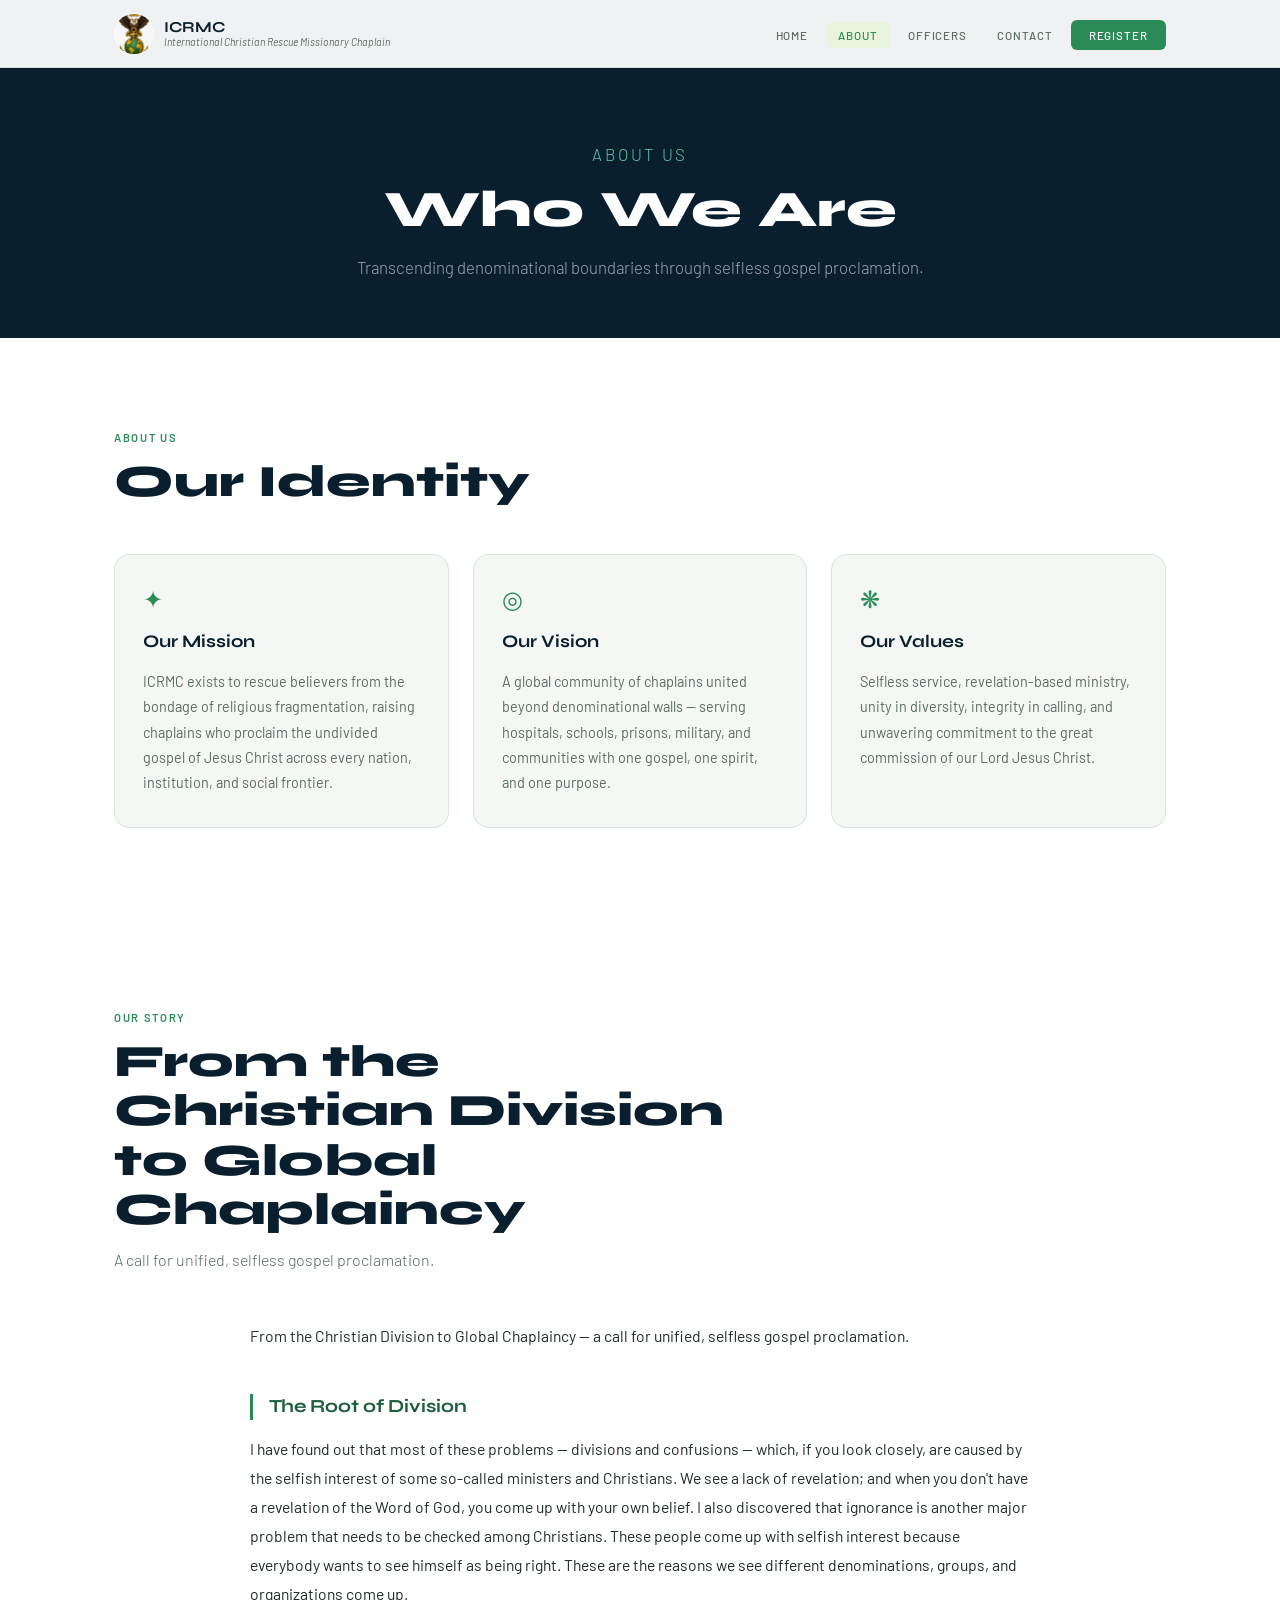
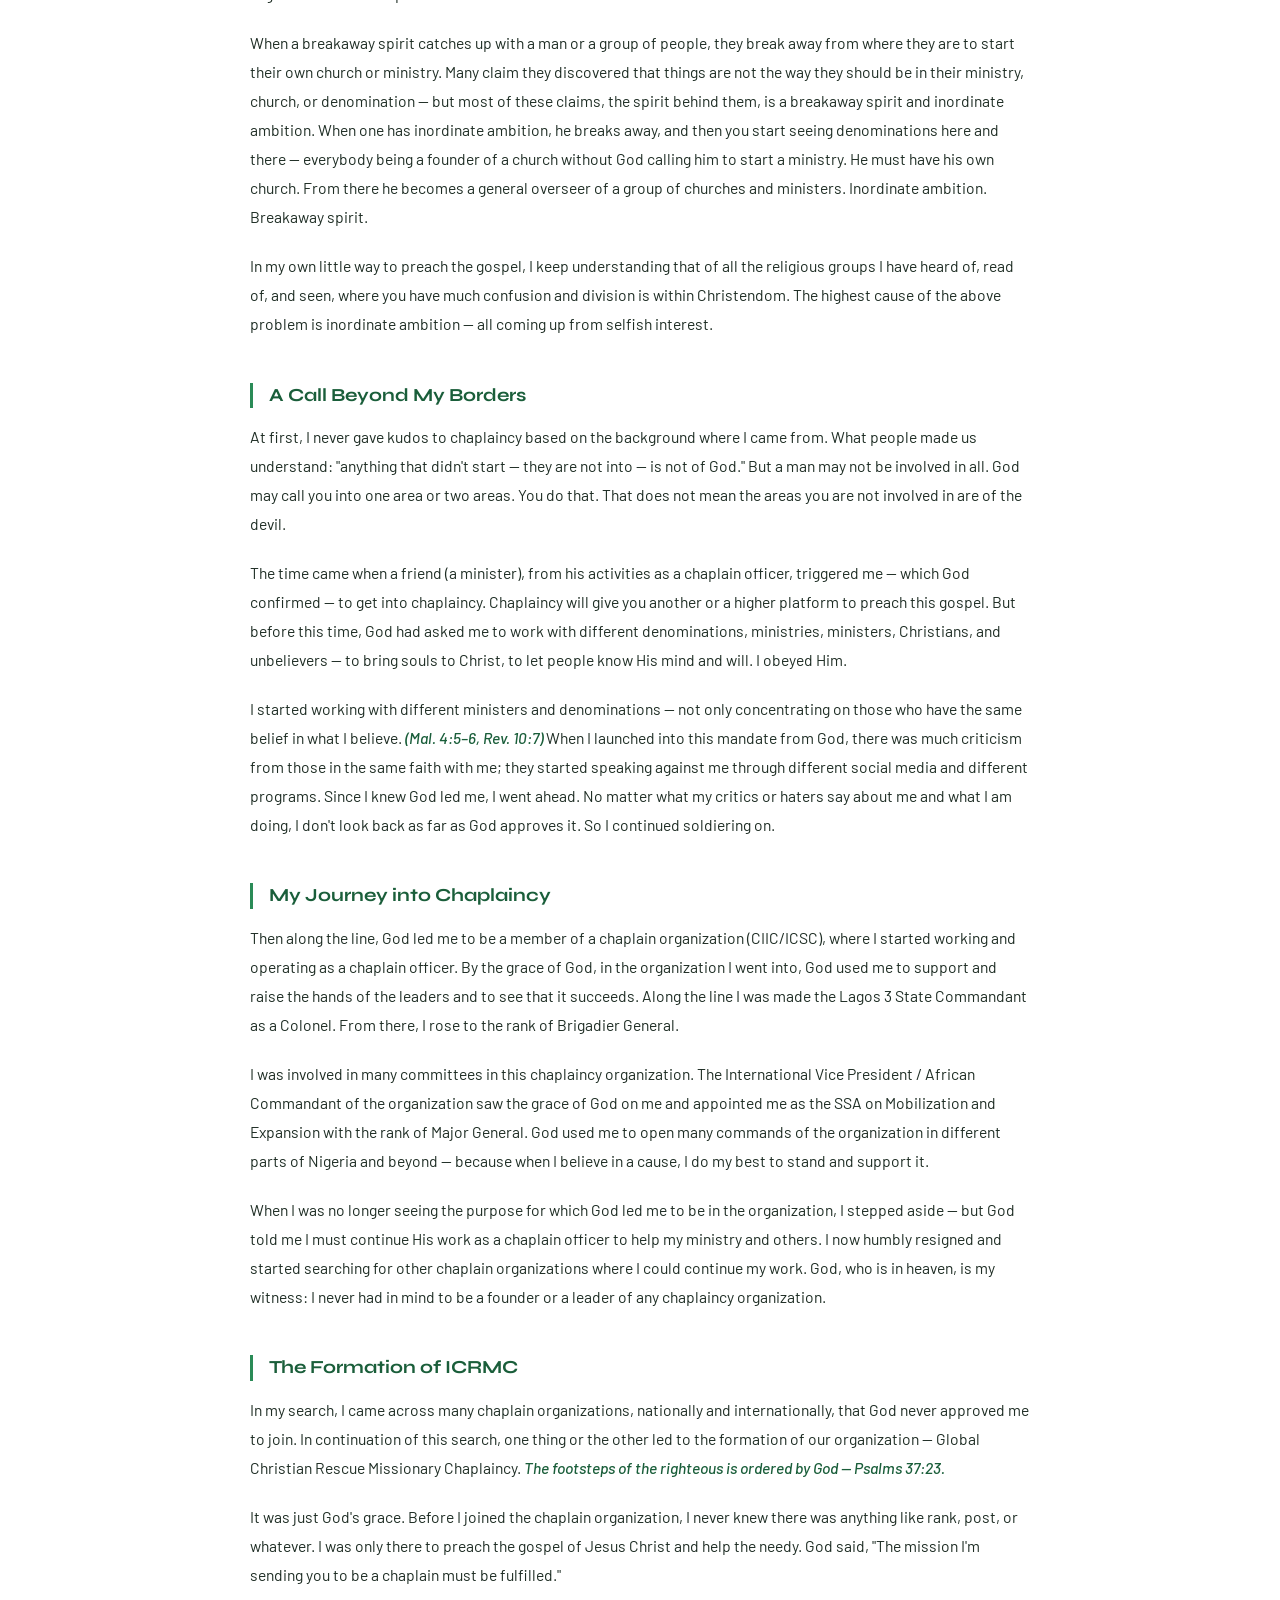
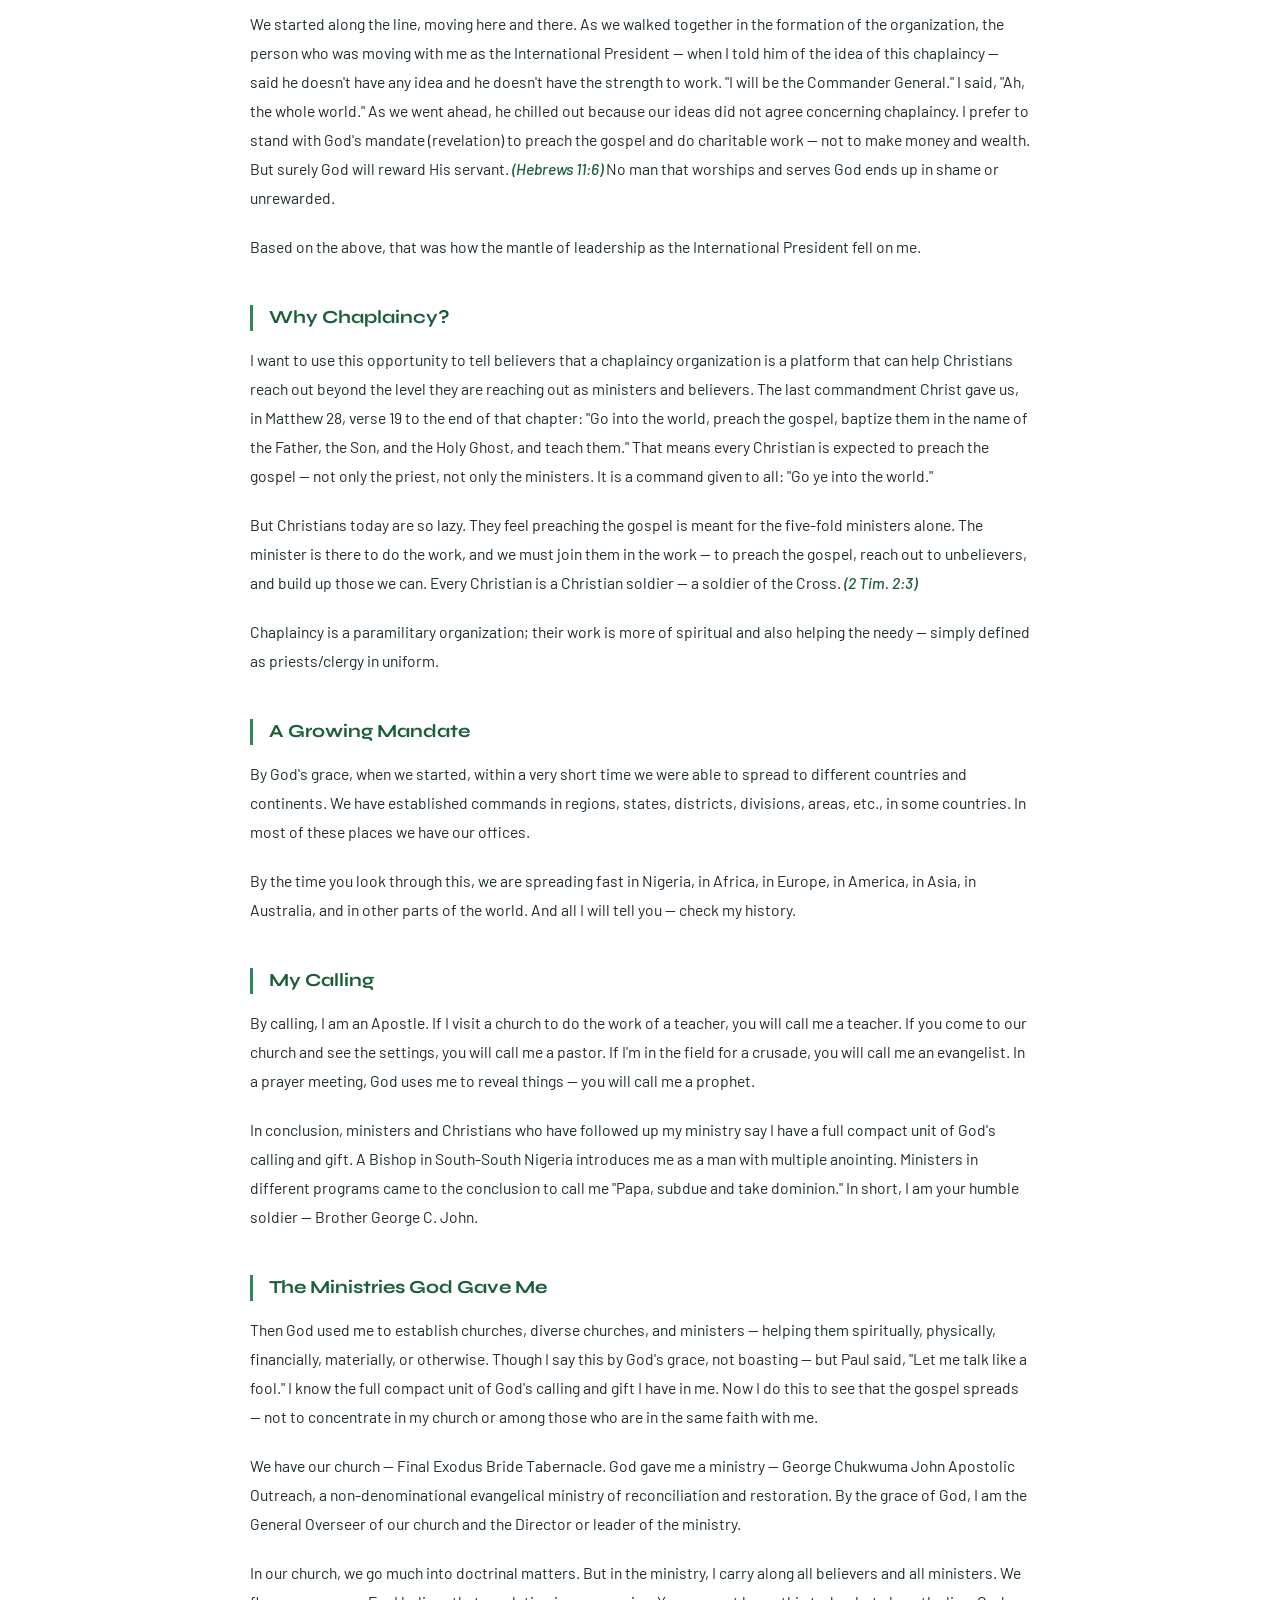
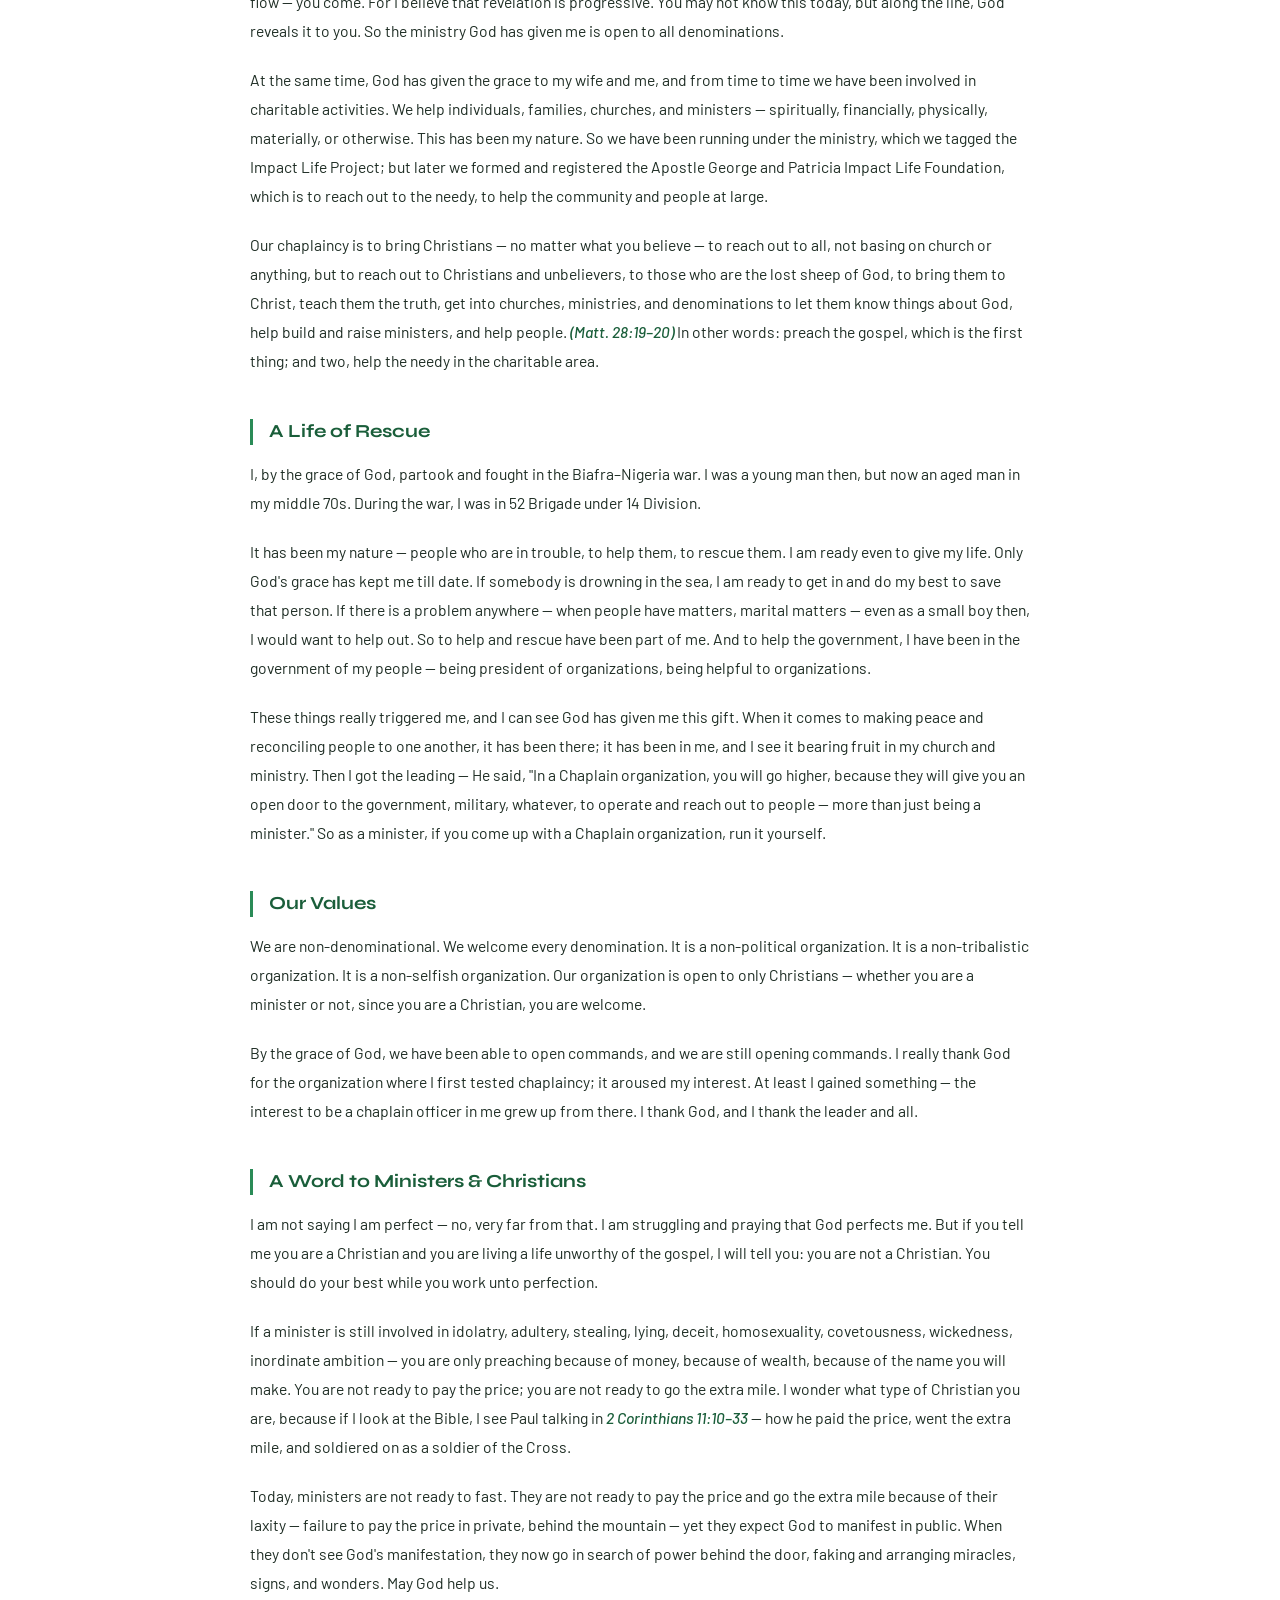
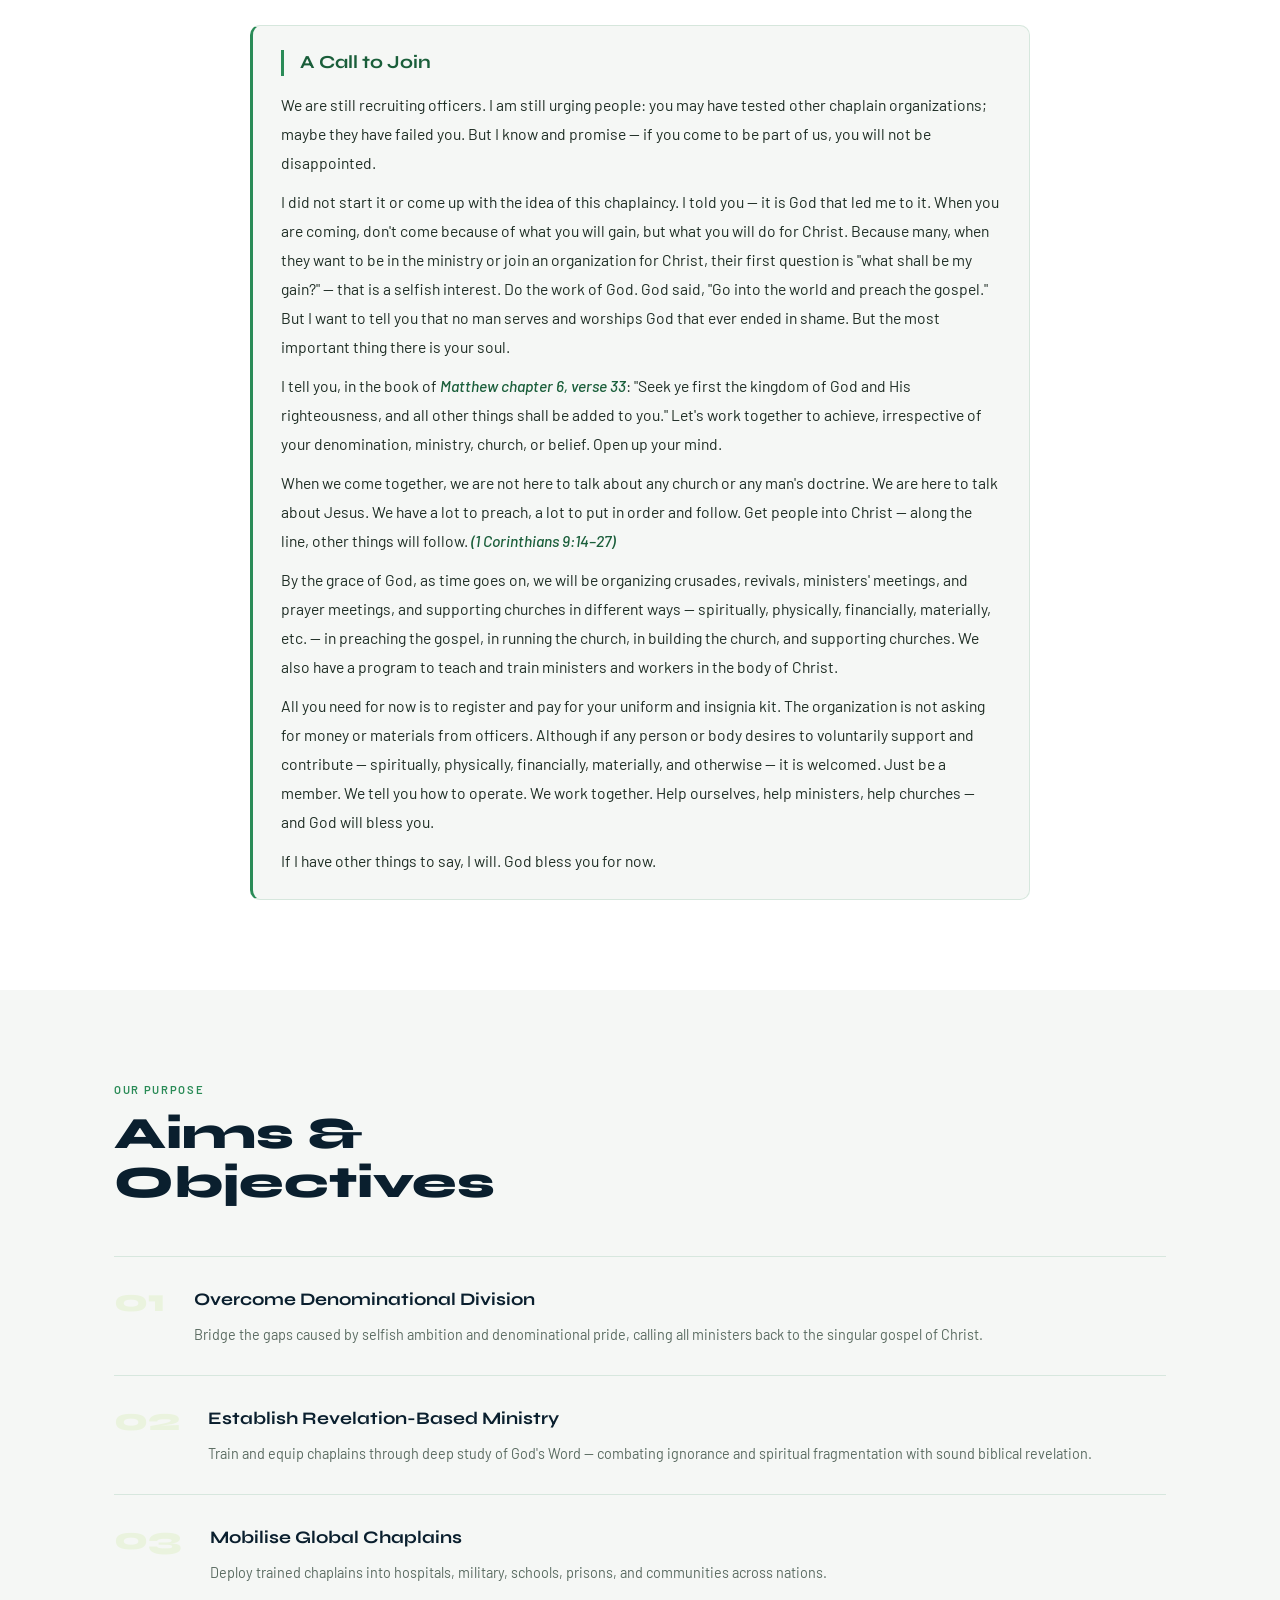
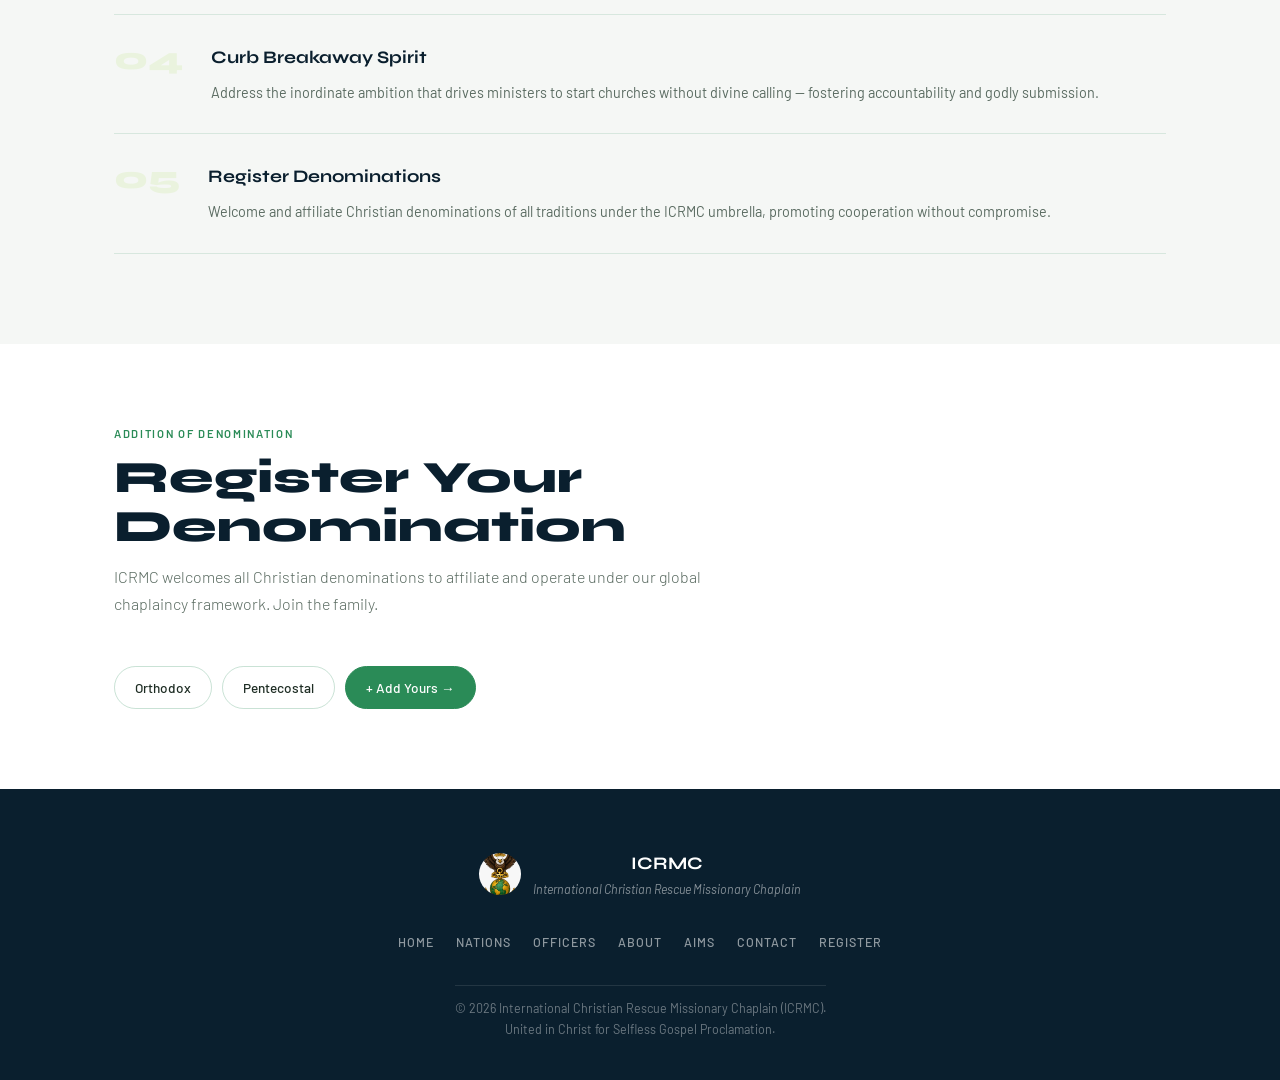
==== about.html @ bb3733eb "Add 'From the Christian Division to Global Chaplaincy' section to About page" ====
<!DOCTYPE html>
<html lang="en">
<head>
  <meta charset="UTF-8">
  <meta name="viewport" content="width=device-width, initial-scale=1.0">
  <meta name="description" content="About ICRMC — our mission, vision, values, aims and objectives, and how to register your denomination with the International Christian Rescue Missionary Chaplain.">
  <meta property="og:title" content="About — International Christian Rescue Missionary Chaplain (ICRMC)">
  <meta property="og:description" content="Transcending denominational boundaries through selfless gospel proclamation — uniting chaplains across nations in one body, one mission, one Christ.">
  <meta property="og:image" content="images/Logo.jpeg">
  <meta property="og:type" content="website">
  <meta name="twitter:card" content="summary_large_image">
  <title>About — International Christian Rescue Missionary Chaplain (ICRMC)</title>
  <link rel="icon" type="image/jpeg" href="images/Logo.jpeg">
  <link rel="apple-touch-icon" href="images/Logo.jpeg">
  <link rel="preconnect" href="https://fonts.googleapis.com">
  <link rel="preconnect" href="https://fonts.gstatic.com" crossorigin>
  <link href="https://fonts.googleapis.com/css2?family=Syne:wght@400;600;700;800&family=Barlow:ital,wght@0,300;0,400;0,500;0,600;1,300;1,400&display=swap" rel="stylesheet">
  <link rel="stylesheet" href="assets/styles.css">
</head>
<body>

  <!-- ═══ NAVIGATION ═══ -->
  <nav id="navbar">
    <div class="nav-inner">
      <a href="index.html" class="nav-brand">
        <div class="nav-logo">
          <img src="images/Logo.jpeg" alt="ICRMC Logo" class="nav-logo-img">
        </div>
        <div class="nav-brand-text">
          <span class="nav-acronym">ICRMC</span>
          <span class="nav-full"><em>International Christian Rescue Missionary Chaplain</em></span>
        </div>
      </a>
      <ul class="nav-links" id="nav-links">
        <li><a href="index.html" class="nav-link">Home</a></li>
        <li><a href="about.html" class="nav-link active">About</a></li>
        <li><a href="officers.html" class="nav-link">Officers</a></li>
        <li><a href="contact.html" class="nav-link">Contact</a></li>
        <li><a href="contact.html#register" class="nav-link nav-cta">Register</a></li>
      </ul>
      <button class="nav-hamburger" id="hamburger" aria-label="Toggle menu" aria-expanded="false">
        <span></span>
        <span></span>
        <span></span>
      </button>
    </div>
  </nav>

  <!-- ═══ PAGE HERO ═══ -->
  <header class="page-hero">
    <div class="container">
      <p class="eyebrow">About Us</p>
      <h1>Who We Are</h1>
      <p>Transcending denominational boundaries through selfless gospel proclamation.</p>
    </div>
  </header>

  <!-- ═══ ABOUT US ═══ -->
  <section id="about" class="about reveal">
    <div class="container">
      <div class="section-header">
        <p class="eyebrow">About Us</p>
        <h2>Our Identity</h2>
      </div>
      <div class="about-grid">
        <div class="about-card">
          <div class="about-icon">✦</div>
          <h3>Our Mission</h3>
          <p>ICRMC exists to rescue believers from the bondage of religious fragmentation, raising chaplains who proclaim the undivided gospel of Jesus Christ across every nation, institution, and social frontier.</p>
        </div>
        <div class="about-card">
          <div class="about-icon">◎</div>
          <h3>Our Vision</h3>
          <p>A global community of chaplains united beyond denominational walls — serving hospitals, schools, prisons, military, and communities with one gospel, one spirit, and one purpose.</p>
        </div>
        <div class="about-card">
          <div class="about-icon">❋</div>
          <h3>Our Values</h3>
          <p>Selfless service, revelation-based ministry, unity in diversity, integrity in calling, and unwavering commitment to the great commission of our Lord Jesus Christ.</p>
        </div>
      </div>
    </div>
  </section>

  <!-- ═══ FROM DIVISION TO GLOBAL CHAPLAINCY ═══ -->
  <section id="story" class="story reveal">
    <div class="container">
      <div class="section-header">
        <p class="eyebrow">Our Story</p>
        <h2>From the Christian Division to Global Chaplaincy</h2>
        <p class="section-sub">A call for unified, selfless gospel proclamation.</p>
      </div>

      <div class="story-body">

        <p class="story-lead">From the Christian Division to Global Chaplaincy — a call for unified, selfless gospel proclamation.</p>

        <h3>The Root of Division</h3>
        <p>I have found out that most of these problems — divisions and confusions — which, if you look closely, are caused by the selfish interest of some so-called ministers and Christians. We see a lack of revelation; and when you don't have a revelation of the Word of God, you come up with your own belief. I also discovered that ignorance is another major problem that needs to be checked among Christians. These people come up with selfish interest because everybody wants to see himself as being right. These are the reasons we see different denominations, groups, and organizations come up.</p>
        <p>When a breakaway spirit catches up with a man or a group of people, they break away from where they are to start their own church or ministry. Many claim they discovered that things are not the way they should be in their ministry, church, or denomination — but most of these claims, the spirit behind them, is a breakaway spirit and inordinate ambition. When one has inordinate ambition, he breaks away, and then you start seeing denominations here and there — everybody being a founder of a church without God calling him to start a ministry. He must have his own church. From there he becomes a general overseer of a group of churches and ministers. Inordinate ambition. Breakaway spirit.</p>
        <p>In my own little way to preach the gospel, I keep understanding that of all the religious groups I have heard of, read of, and seen, where you have much confusion and division is within Christendom. The highest cause of the above problem is inordinate ambition — all coming up from selfish interest.</p>

        <h3>A Call Beyond My Borders</h3>
        <p>At first, I never gave kudos to chaplaincy based on the background where I came from. What people made us understand: "anything that didn't start — they are not into — is not of God." But a man may not be involved in all. God may call you into one area or two areas. You do that. That does not mean the areas you are not involved in are of the devil.</p>
        <p>The time came when a friend (a minister), from his activities as a chaplain officer, triggered me — which God confirmed — to get into chaplaincy. Chaplaincy will give you another or a higher platform to preach this gospel. But before this time, God had asked me to work with different denominations, ministries, ministers, Christians, and unbelievers — to bring souls to Christ, to let people know His mind and will. I obeyed Him.</p>
        <p>I started working with different ministers and denominations — not only concentrating on those who have the same belief in what I believe. <span class="story-verses">(Mal. 4:5–6, Rev. 10:7)</span> When I launched into this mandate from God, there was much criticism from those in the same faith with me; they started speaking against me through different social media and different programs. Since I knew God led me, I went ahead. No matter what my critics or haters say about me and what I am doing, I don't look back as far as God approves it. So I continued soldiering on.</p>

        <h3>My Journey into Chaplaincy</h3>
        <p>Then along the line, God led me to be a member of a chaplain organization (CIIC/ICSC), where I started working and operating as a chaplain officer. By the grace of God, in the organization I went into, God used me to support and raise the hands of the leaders and to see that it succeeds. Along the line I was made the Lagos 3 State Commandant as a Colonel. From there, I rose to the rank of Brigadier General.</p>
        <p>I was involved in many committees in this chaplaincy organization. The International Vice President / African Commandant of the organization saw the grace of God on me and appointed me as the SSA on Mobilization and Expansion with the rank of Major General. God used me to open many commands of the organization in different parts of Nigeria and beyond — because when I believe in a cause, I do my best to stand and support it.</p>
        <p>When I was no longer seeing the purpose for which God led me to be in the organization, I stepped aside — but God told me I must continue His work as a chaplain officer to help my ministry and others. I now humbly resigned and started searching for other chaplain organizations where I could continue my work. God, who is in heaven, is my witness: I never had in mind to be a founder or a leader of any chaplaincy organization.</p>

        <h3>The Formation of ICRMC</h3>
        <p>In my search, I came across many chaplain organizations, nationally and internationally, that God never approved me to join. In continuation of this search, one thing or the other led to the formation of our organization — Global Christian Rescue Missionary Chaplaincy. <span class="story-verses">The footsteps of the righteous is ordered by God — Psalms 37:23.</span></p>
        <p>It was just God's grace. Before I joined the chaplain organization, I never knew there was anything like rank, post, or whatever. I was only there to preach the gospel of Jesus Christ and help the needy. God said, "The mission I'm sending you to be a chaplain must be fulfilled."</p>
        <p>We started along the line, moving here and there. As we walked together in the formation of the organization, the person who was moving with me as the International President — when I told him of the idea of this chaplaincy — said he doesn't have any idea and he doesn't have the strength to work. "I will be the Commander General." I said, "Ah, the whole world." As we went ahead, he chilled out because our ideas did not agree concerning chaplaincy. I prefer to stand with God's mandate (revelation) to preach the gospel and do charitable work — not to make money and wealth. But surely God will reward His servant. <span class="story-verses">(Hebrews 11:6)</span> No man that worships and serves God ends up in shame or unrewarded.</p>
        <p>Based on the above, that was how the mantle of leadership as the International President fell on me.</p>

        <h3>Why Chaplaincy?</h3>
        <p>I want to use this opportunity to tell believers that a chaplaincy organization is a platform that can help Christians reach out beyond the level they are reaching out as ministers and believers. The last commandment Christ gave us, in Matthew 28, verse 19 to the end of that chapter: "Go into the world, preach the gospel, baptize them in the name of the Father, the Son, and the Holy Ghost, and teach them." That means every Christian is expected to preach the gospel — not only the priest, not only the ministers. It is a command given to all: "Go ye into the world."</p>
        <p>But Christians today are so lazy. They feel preaching the gospel is meant for the five-fold ministers alone. The minister is there to do the work, and we must join them in the work — to preach the gospel, reach out to unbelievers, and build up those we can. Every Christian is a Christian soldier — a soldier of the Cross. <span class="story-verses">(2 Tim. 2:3)</span></p>
        <p>Chaplaincy is a paramilitary organization; their work is more of spiritual and also helping the needy — simply defined as priests/clergy in uniform.</p>

        <h3>A Growing Mandate</h3>
        <p>By God's grace, when we started, within a very short time we were able to spread to different countries and continents. We have established commands in regions, states, districts, divisions, areas, etc., in some countries. In most of these places we have our offices.</p>
        <p>By the time you look through this, we are spreading fast in Nigeria, in Africa, in Europe, in America, in Asia, in Australia, and in other parts of the world. And all I will tell you — check my history.</p>

        <h3>My Calling</h3>
        <p>By calling, I am an Apostle. If I visit a church to do the work of a teacher, you will call me a teacher. If you come to our church and see the settings, you will call me a pastor. If I'm in the field for a crusade, you will call me an evangelist. In a prayer meeting, God uses me to reveal things — you will call me a prophet.</p>
        <p>In conclusion, ministers and Christians who have followed up my ministry say I have a full compact unit of God's calling and gift. A Bishop in South-South Nigeria introduces me as a man with multiple anointing. Ministers in different programs came to the conclusion to call me "Papa, subdue and take dominion." In short, I am your humble soldier — Brother George C. John.</p>

        <h3>The Ministries God Gave Me</h3>
        <p>Then God used me to establish churches, diverse churches, and ministers — helping them spiritually, physically, financially, materially, or otherwise. Though I say this by God's grace, not boasting — but Paul said, "Let me talk like a fool." I know the full compact unit of God's calling and gift I have in me. Now I do this to see that the gospel spreads — not to concentrate in my church or among those who are in the same faith with me.</p>
        <p>We have our church — Final Exodus Bride Tabernacle. God gave me a ministry — George Chukwuma John Apostolic Outreach, a non-denominational evangelical ministry of reconciliation and restoration. By the grace of God, I am the General Overseer of our church and the Director or leader of the ministry.</p>
        <p>In our church, we go much into doctrinal matters. But in the ministry, I carry along all believers and all ministers. We flow — you come. For I believe that revelation is progressive. You may not know this today, but along the line, God reveals it to you. So the ministry God has given me is open to all denominations.</p>
        <p>At the same time, God has given the grace to my wife and me, and from time to time we have been involved in charitable activities. We help individuals, families, churches, and ministers — spiritually, financially, physically, materially, or otherwise. This has been my nature. So we have been running under the ministry, which we tagged the Impact Life Project; but later we formed and registered the Apostle George and Patricia Impact Life Foundation, which is to reach out to the needy, to help the community and people at large.</p>
        <p>Our chaplaincy is to bring Christians — no matter what you believe — to reach out to all, not basing on church or anything, but to reach out to Christians and unbelievers, to those who are the lost sheep of God, to bring them to Christ, teach them the truth, get into churches, ministries, and denominations to let them know things about God, help build and raise ministers, and help people. <span class="story-verses">(Matt. 28:19–20)</span> In other words: preach the gospel, which is the first thing; and two, help the needy in the charitable area.</p>

        <h3>A Life of Rescue</h3>
        <p>I, by the grace of God, partook and fought in the Biafra–Nigeria war. I was a young man then, but now an aged man in my middle 70s. During the war, I was in 52 Brigade under 14 Division.</p>
        <p>It has been my nature — people who are in trouble, to help them, to rescue them. I am ready even to give my life. Only God's grace has kept me till date. If somebody is drowning in the sea, I am ready to get in and do my best to save that person. If there is a problem anywhere — when people have matters, marital matters — even as a small boy then, I would want to help out. So to help and rescue have been part of me. And to help the government, I have been in the government of my people — being president of organizations, being helpful to organizations.</p>
        <p>These things really triggered me, and I can see God has given me this gift. When it comes to making peace and reconciling people to one another, it has been there; it has been in me, and I see it bearing fruit in my church and ministry. Then I got the leading — He said, "In a Chaplain organization, you will go higher, because they will give you an open door to the government, military, whatever, to operate and reach out to people — more than just being a minister." So as a minister, if you come up with a Chaplain organization, run it yourself.</p>

        <h3>Our Values</h3>
        <p>We are non-denominational. We welcome every denomination. It is a non-political organization. It is a non-tribalistic organization. It is a non-selfish organization. Our organization is open to only Christians — whether you are a minister or not, since you are a Christian, you are welcome.</p>
        <p>By the grace of God, we have been able to open commands, and we are still opening commands. I really thank God for the organization where I first tested chaplaincy; it aroused my interest. At least I gained something — the interest to be a chaplain officer in me grew up from there. I thank God, and I thank the leader and all.</p>

        <h3>A Word to Ministers &amp; Christians</h3>
        <p>I am not saying I am perfect — no, very far from that. I am struggling and praying that God perfects me. But if you tell me you are a Christian and you are living a life unworthy of the gospel, I will tell you: you are not a Christian. You should do your best while you work unto perfection.</p>
        <p>If a minister is still involved in idolatry, adultery, stealing, lying, deceit, homosexuality, covetousness, wickedness, inordinate ambition — you are only preaching because of money, because of wealth, because of the name you will make. You are not ready to pay the price; you are not ready to go the extra mile. I wonder what type of Christian you are, because if I look at the Bible, I see Paul talking in <span class="story-verses">2 Corinthians 11:10–33</span> — how he paid the price, went the extra mile, and soldiered on as a soldier of the Cross.</p>
        <p>Today, ministers are not ready to fast. They are not ready to pay the price and go the extra mile because of their laxity — failure to pay the price in private, behind the mountain — yet they expect God to manifest in public. When they don't see God's manifestation, they now go in search of power behind the door, faking and arranging miracles, signs, and wonders. May God help us.</p>

        <div class="story-call">
          <h3>A Call to Join</h3>
          <p>We are still recruiting officers. I am still urging people: you may have tested other chaplain organizations; maybe they have failed you. But I know and promise — if you come to be part of us, you will not be disappointed.</p>
          <p>I did not start it or come up with the idea of this chaplaincy. I told you — it is God that led me to it. When you are coming, don't come because of what you will gain, but what you will do for Christ. Because many, when they want to be in the ministry or join an organization for Christ, their first question is "what shall be my gain?" — that is a selfish interest. Do the work of God. God said, "Go into the world and preach the gospel." But I want to tell you that no man serves and worships God that ever ended in shame. But the most important thing there is your soul.</p>
          <p>I tell you, in the book of <span class="story-verses">Matthew chapter 6, verse 33</span>: "Seek ye first the kingdom of God and His righteousness, and all other things shall be added to you." Let's work together to achieve, irrespective of your denomination, ministry, church, or belief. Open up your mind.</p>
          <p>When we come together, we are not here to talk about any church or any man's doctrine. We are here to talk about Jesus. We have a lot to preach, a lot to put in order and follow. Get people into Christ — along the line, other things will follow. <span class="story-verses">(1 Corinthians 9:14–27)</span></p>
          <p>By the grace of God, as time goes on, we will be organizing crusades, revivals, ministers' meetings, and prayer meetings, and supporting churches in different ways — spiritually, physically, financially, materially, etc. — in preaching the gospel, in running the church, in building the church, and supporting churches. We also have a program to teach and train ministers and workers in the body of Christ.</p>
          <p>All you need for now is to register and pay for your uniform and insignia kit. The organization is not asking for money or materials from officers. Although if any person or body desires to voluntarily support and contribute — spiritually, physically, financially, materially, and otherwise — it is welcomed. Just be a member. We tell you how to operate. We work together. Help ourselves, help ministers, help churches — and God will bless you.</p>
          <p>If I have other things to say, I will. God bless you for now.</p>
        </div>

      </div>
    </div>
  </section>

  <!-- ═══ AIMS & OBJECTIVES ═══ -->
  <section id="aims" class="aims reveal">
    <div class="container">
      <div class="section-header">
        <p class="eyebrow">Our Purpose</p>
        <h2>Aims &amp; Objectives</h2>
      </div>
      <div class="aims-list">
        <div class="aim-item">
          <span class="aim-num">01</span>
          <div class="aim-body">
            <h3>Overcome Denominational Division</h3>
            <p>Bridge the gaps caused by selfish ambition and denominational pride, calling all ministers back to the singular gospel of Christ.</p>
          </div>
        </div>
        <div class="aim-item">
          <span class="aim-num">02</span>
          <div class="aim-body">
            <h3>Establish Revelation-Based Ministry</h3>
            <p>Train and equip chaplains through deep study of God's Word — combating ignorance and spiritual fragmentation with sound biblical revelation.</p>
          </div>
        </div>
        <div class="aim-item">
          <span class="aim-num">03</span>
          <div class="aim-body">
            <h3>Mobilise Global Chaplains</h3>
            <p>Deploy trained chaplains into hospitals, military, schools, prisons, and communities across nations.</p>
          </div>
        </div>
        <div class="aim-item">
          <span class="aim-num">04</span>
          <div class="aim-body">
            <h3>Curb Breakaway Spirit</h3>
            <p>Address the inordinate ambition that drives ministers to start churches without divine calling — fostering accountability and godly submission.</p>
          </div>
        </div>
        <div class="aim-item">
          <span class="aim-num">05</span>
          <div class="aim-body">
            <h3>Register Denominations</h3>
            <p>Welcome and affiliate Christian denominations of all traditions under the ICRMC umbrella, promoting cooperation without compromise.</p>
          </div>
        </div>
      </div>
    </div>
  </section>

  <!-- ═══ DENOMINATION ═══ -->
  <section id="denomination-section" class="denomination reveal">
    <div class="container">
      <div class="section-header">
        <p class="eyebrow">Addition of Denomination</p>
        <h2>Register Your Denomination</h2>
        <p class="section-sub">ICRMC welcomes all Christian denominations to affiliate and operate under our global chaplaincy framework. Join the family.</p>
      </div>
      <div class="denom-tags">
        <span class="denom-tag">Orthodox</span>
        <span class="denom-tag">Pentecostal</span>
        <a href="contact.html#register" class="denom-tag denom-tag--cta">+ Add Yours →</a>
      </div>
    </div>
  </section>

<!-- ═══ FOOTER ═══ -->
<footer class="footer">
  <div class="container">
    <div class="footer-inner">
      
      <div class="footer-brand">
        <div class="nav-logo footer-logo">
          <img src="images/Logo.jpeg" alt="ICRMC Logo" class="nav-logo-img">
        </div>
        <div>
          <p class="footer-name">ICRMC</p>
          <p class="footer-tagline"><em>International Christian Rescue Missionary Chaplain</em></p>
        </div>
      </div>

      <nav class="footer-nav">
        <a href="index.html">Home</a>
        <a href="index.html#nations">Nations</a>
        <a href="officers.html">Officers</a>
        <a href="about.html">About</a>
        <a href="about.html#aims">Aims</a>
        <a href="contact.html">Contact</a>
        <a href="contact.html#register">Register</a>
      </nav>

      <p class="footer-copy">
        © <span id="year"></span> International Christian Rescue Missionary Chaplain (ICRMC).<br>
        United in Christ for Selfless Gospel Proclamation.
      </p>

    </div>
  </div>
</footer>

  <!-- Back to top -->
  <button id="back-to-top" aria-label="Back to top" title="Back to top">↑</button>

  <script src="assets/script.js"></script>
</body>
</html>
---- assets/styles.css ----
/* ═══════════════════════════════════════════
   ICRMC — International Christian Rescue Missionary Chaplain
   styles.css
═══════════════════════════════════════════ */

/* ── Tokens ── */
:root {
  --green:       #2a8b57;
  --green-light: #eaf3de;
  --green-dark:  #1a5e3a;
  --navy:        #0a1f2e;
  --navy-mid:    #152e42;
  --offwhite:    #f5f7f5;
  --white:       #ffffff;
  --text:        #1e2d24;
  --text-muted:  #5a6b61;
  --border:      rgba(42,139,87,0.15);
  --border-mid:  rgba(42,139,87,0.25);

  --font-head: 'Syne', sans-serif;
  --font-body: 'Barlow', sans-serif;

  --radius-sm: 6px;
  --radius-md: 10px;
  --radius-lg: 16px;

  --max-w: 1100px;
  --nav-h: 68px;

  --transition: 0.25s ease;
}

/* ── Reset ── */
*, *::before, *::after { box-sizing: border-box; margin: 0; padding: 0; }
html { overflow-x: hidden; scroll-behavior: smooth; font-size: 16px; }
body {
  font-family: var(--font-body);
  color: var(--text);
  background: var(--white);
  line-height: 1.7;
  overflow-x: hidden;
}
img { max-width: 100%; display: block; }
a { text-decoration: none; color: inherit; }
ul { list-style: none; }
button { cursor: pointer; border: none; background: none; font-family: inherit; }

/* ── Utilities ── */
.container {
  max-width: var(--max-w);
  margin: 0 auto;
  padding: 0 24px;
}
.eyebrow {
  font-family: var(--font-body);
  font-size: 0.7rem;
  font-weight: 600;
  letter-spacing: 0.15em;
  text-transform: uppercase;
  color: var(--green);
  margin-bottom: 10px;
}
.section-header {
  margin-bottom: 48px;
  max-width: 640px;
}
.section-header h2 {
  font-family: var(--font-head);
  font-size: clamp(1.9rem, 4vw, 2.8rem);
  font-weight: 800;
  color: var(--navy);
  line-height: 1.1;
  margin-bottom: 12px;
}
.section-sub {
  color: var(--text-muted);
  font-size: 1rem;
  font-weight: 300;
  line-height: 1.7;
}

/* ── Buttons ── */
.btn {
  display: inline-block;
  font-family: var(--font-body);
  font-size: 0.8rem;
  font-weight: 600;
  letter-spacing: 0.1em;
  text-transform: uppercase;
  padding: 13px 28px;
  border-radius: var(--radius-sm);
  transition: all var(--transition);
}
.btn-primary {
  background: var(--green);
  color: var(--white);
  border: 2px solid var(--green);
}
.btn-primary:hover {
  background: var(--green-dark);
  border-color: var(--green-dark);
  transform: translateY(-1px);
}
.btn-ghost {
  background: transparent;
  color: var(--navy);
  border: 2px solid var(--border-mid);
}
.btn-ghost:hover {
  border-color: var(--green);
  color: var(--green);
}
.btn-full { width: 100%; text-align: center; }

/* ── Placeholder photo ── */
.placeholder-photo {
  background: var(--green-light);
  border: 2px dashed var(--border-mid);
  display: flex;
  align-items: center;
  justify-content: center;
  color: var(--green);
  font-size: 0.75rem;
  font-weight: 500;
  letter-spacing: 0.05em;
}

/* ── Scroll reveal ── */
.reveal {
  opacity: 0;
  transform: translateY(32px);
  transition: opacity 0.7s ease, transform 0.7s ease;
}
.reveal.visible {
  opacity: 1;
  transform: translateY(0);
}

/* ════════════════════════════════
   NAVIGATION
════════════════════════════════ */
#navbar {
  position: fixed;
  top: 0;
  width: 100%;
  z-index: 1000;
  height: var(--nav-h);
  background: rgba(255,255,255,0.94);
  backdrop-filter: blur(12px);
  -webkit-backdrop-filter: blur(12px);
  border-bottom: 1px solid var(--border);
  transition: box-shadow var(--transition);
}
#navbar.scrolled {
  box-shadow: 0 2px 20px rgba(10,31,46,0.08);
}
.nav-inner {
  max-width: var(--max-w);
  margin: 0 auto;
  padding: 0 24px;
  height: 100%;
  display: flex;
  align-items: center;
  justify-content: space-between;
  gap: 20px;
}
.nav-brand {
  display: flex;
  align-items: center;
  gap: 10px;
  flex-shrink: 0;
}
.nav-logo {
  width: 40px;
  height: 40px;
  border-radius: 50%;
  overflow: hidden;
  flex-shrink: 0;
  display: flex;
  align-items: center;
  justify-content: center;
}
.nav-logo-img {
  width: 100%;
  height: 100%;
  object-fit: cover;
  display: block;
}
.footer-logo {
  width: 36px;
  height: 36px;
}
.nav-acronym {
  font-family: var(--font-head);
  font-weight: 700;
  font-size: 0.95rem;
  color: var(--navy);
  display: block;
  line-height: 1.2;
}
.nav-full {
  font-size: 0.65rem;
  color: var(--text-muted);
  display: block;
  line-height: 1.2;
}
.nav-links {
  display: flex;
  align-items: center;
  gap: 6px;
}
.nav-link {
  font-size: 0.72rem;
  font-weight: 500;
  letter-spacing: 0.08em;
  text-transform: uppercase;
  color: var(--text-muted);
  padding: 6px 12px;
  border-radius: var(--radius-sm);
  transition: all var(--transition);
}
.nav-link:hover,
.nav-link.active {
  color: var(--green);
  background: var(--green-light);
}
.nav-link.nav-cta {
  background: var(--green);
  color: var(--white);
  padding: 8px 18px;
}
.nav-link.nav-cta:hover {
  background: var(--green-dark);
  color: var(--white);
}
.nav-hamburger {
  display: none;
  flex-direction: column;
  gap: 5px;
  padding: 4px;
}
.nav-hamburger span {
  display: block;
  width: 22px;
  height: 2px;
  background: var(--navy);
  border-radius: 2px;
  transition: all var(--transition);
}
.nav-hamburger.open span:nth-child(1) { transform: translateY(7px) rotate(45deg); }
.nav-hamburger.open span:nth-child(2) { opacity: 0; }
.nav-hamburger.open span:nth-child(3) { transform: translateY(-7px) rotate(-45deg); }

/* Mobile nav */
@media (max-width: 768px) {
  .nav-full { display: none; }
  .nav-hamburger { display: flex; }
  .nav-links {
    position: absolute;
    top: var(--nav-h);
    left: 0;
    right: 0;
    background: var(--white);
    flex-direction: column;
    align-items: stretch;
    gap: 0;
    padding: 12px 16px 20px;
    border-bottom: 1px solid var(--border);
    box-shadow: 0 8px 24px rgba(10,31,46,0.08);
    transform: translateY(-10px);
    opacity: 0;
    pointer-events: none;
    transition: all var(--transition);
  }
  .nav-links.open {
    transform: translateY(0);
    opacity: 1;
    pointer-events: auto;
  }
  .nav-link {
    padding: 11px 14px;
    font-size: 0.8rem;
  }
  .nav-link.nav-cta {
    margin-top: 8px;
    text-align: center;
  }
}

/* ════════════════════════════════
   HERO
════════════════════════════════ */
.hero {
  min-height: 100vh;
  padding-top: var(--nav-h);
  background: var(--white);
  display: flex;
  align-items: center;
}
.hero-inner {
  max-width: var(--max-w);
  margin: 0 auto;
  padding: 60px 24px 80px;
  display: flex;
  flex-direction: column;
  align-items: center;
  gap: 40px;
  width: 100%;
  text-align: center;
}

/* Logo + org name block */
.hero-identity {
  display: flex;
  flex-direction: column;
  align-items: center;
  gap: 24px;
  animation: fadeUp 0.7s ease both;
}
.hero-logo-wrap {
  display: flex;
  align-items: center;
  justify-content: center;
}
.hero-logo {
  width: 270px;
  height: auto;
  display: block;
}
.hero-title {
  font-family: var(--font-head);
  font-size: clamp(1.6rem, 4vw, 2.8rem);
  font-weight: 800;
  font-style: italic;
  color: var(--navy);
  line-height: 1.15;
  white-space: nowrap;
  animation: fadeUp 0.7s 0.1s ease both;
}

/* Subtitle + CTA block */
.hero-body {
  display: flex;
  flex-direction: column;
  align-items: center;
  gap: 16px;
  animation: fadeUp 0.7s 0.2s ease both;
  max-width: 600px;
}
.hero-body .eyebrow {
  margin-bottom: 0;
}
.hero-subtitle {
  font-size: 1.05rem;
  color: var(--text-muted);
  font-weight: 300;
  line-height: 1.75;
  margin: 0;
}
.hero-actions {
  display: flex;
  gap: 14px;
  flex-wrap: wrap;
  justify-content: center;
  margin-top: 8px;
  animation: fadeUp 0.7s 0.3s ease both;
}

/* Responsive */
@media (max-width: 768px) {
  .hero-title {
    white-space: normal;
    font-size: clamp(1.3rem, 5vw, 1.8rem);
  }
}

/* ════════════════════════════════
   PAGE HERO (sub-pages)
════════════════════════════════ */
.page-hero {
  padding: calc(var(--nav-h) + 72px) 0 56px;
  background: var(--navy);
  text-align: center;
}
.page-hero .eyebrow {
  color: #5dcaa5;
  margin-bottom: 12px;
}
.page-hero h1 {
  font-family: var(--font-head);
  font-size: clamp(2rem, 5vw, 3.2rem);
  font-weight: 800;
  color: var(--white);
  line-height: 1.15;
  margin-bottom: 14px;
}
.page-hero p {
  color: rgba(255,255,255,0.6);
  font-size: 1.05rem;
  font-weight: 300;
  max-width: 640px;
  margin: 0 auto;
}

/* ════════════════════════════════
   NATIONS / FLAGS
════════════════════════════════ */
.nations {
  padding: 80px 0;
  background: var(--offwhite);
  overflow: hidden;
}
.flags-marquee-wrap {
  position: relative;
  width: 100%;
  overflow: hidden;
  margin-top: 16px;
}
.flags-marquee-wrap::before,
.flags-marquee-wrap::after {
  content: '';
  position: absolute;
  top: 0;
  bottom: 0;
  width: 80px;
  z-index: 2;
  pointer-events: none;
}
.flags-marquee-wrap::before {
  left: 0;
  background: linear-gradient(to right, var(--offwhite), transparent);
}
.flags-marquee-wrap::after {
  right: 0;
  background: linear-gradient(to left, var(--offwhite), transparent);
}
.flags-track {
  display: flex;
  gap: 12px;
  width: max-content;
  animation: marquee 30s linear infinite;
  padding: 8px 0;
}
.flags-track:hover {
  animation-play-state: paused;
}
.flag-item {
  display: flex;
  align-items: center;
  gap: 10px;
  background: var(--white);
  border: 1px solid var(--border);
  border-radius: 100px;
  padding: 8px 18px 8px 10px;
  font-size: 0.85rem;
  font-weight: 500;
  color: var(--text);
  white-space: nowrap;
  flex-shrink: 0;
  transition: border-color var(--transition), transform var(--transition);
}
.flag-item:hover {
  border-color: var(--green);
  color: var(--green-dark);
  transform: translateY(-2px);
}
.flag-img {
  width: 32px;
  height: 22px;
  object-fit: cover;
  border-radius: 3px;
  display: block;
  flex-shrink: 0;
}
@keyframes marquee {
  0%   { transform: translateX(0); }
  100% { transform: translateX(-50%); }
}
@media (prefers-reduced-motion: reduce) {
  .flags-track {
    animation: none;
    flex-wrap: wrap;
    width: auto;
    padding: 0 24px;
  }
}

/* ════════════════════════════════
   PRESIDENT
════════════════════════════════ */
.president {
  padding: 90px 0;
  background: var(--navy);
}
.president .eyebrow { color: #5dcaa5; }
.president-card {
  display: grid;
  grid-template-columns: 280px 1fr;
  gap: 60px;
  align-items: start;
}
.president-photo-wrap {
  position: relative;
}
.president-photo {
  width: 100%;
  aspect-ratio: 3/4;
  border-radius: var(--radius-md);
  object-fit: cover;
  display: block;
}
.president-badge {
  position: absolute;
  bottom: -14px;
  left: 50%;
  transform: translateX(-50%);
  background: var(--green);
  color: var(--white);
  font-size: 0.65rem;
  font-weight: 600;
  letter-spacing: 0.07em;
  text-transform: uppercase;
  padding: 6px 14px;
  border-radius: 100px;
  white-space: nowrap;
  text-align: center;
}
.president-name {
  font-family: var(--font-head);
  font-size: clamp(1.3rem, 2.5vw, 2rem);
  font-weight: 800;
  color: var(--white);
  line-height: 1.2;
  margin-bottom: 6px;
}
.president-role {
  color: rgba(255,255,255,0.5);
  font-size: 0.95rem;
  margin-bottom: 24px;
}
.president-meta {
  display: flex;
  flex-direction: column;
  gap: 10px;
  margin-bottom: 28px;
  padding: 20px;
  background: rgba(255,255,255,0.05);
  border: 1px solid rgba(255,255,255,0.1);
  border-radius: var(--radius-md);
}
.president-meta-item {
  display: flex;
  gap: 12px;
  align-items: flex-start;
  font-size: 0.85rem;
}
.meta-label {
  font-weight: 600;
  color: #5dcaa5;
  text-transform: uppercase;
  font-size: 0.7rem;
  letter-spacing: 0.08em;
  min-width: 48px;
  padding-top: 2px;
  flex-shrink: 0;
}
.meta-val {
  color: rgba(255,255,255,0.7);
  line-height: 1.6;
}
.president-bio p {
  color: rgba(255,255,255,0.72);
  font-size: 0.95rem;
  font-weight: 300;
  margin-bottom: 16px;
  line-height: 1.8;
}
.president-bio p:last-child { margin-bottom: 0; }
.president-sign {
  margin-top: 24px !important;
  padding-top: 20px;
  border-top: 1px solid rgba(255,255,255,0.1);
  color: rgba(255,255,255,0.8) !important;
  font-style: italic;
}
.president-sign strong {
  color: var(--white);
  font-style: normal;
  font-weight: 600;
}

@media (max-width: 768px) {
  .president-card {
    grid-template-columns: 1fr;
    gap: 52px;
  }
  .president-photo-wrap { max-width: 240px; margin: 0 auto; }
  .president-badge {
    font-size: 0.55rem;
    padding: 5px 10px;
    white-space: normal;
    width: 90%;
    max-width: 220px;
  }
}

/* ════════════════════════════════
   SCRIPTURE
════════════════════════════════ */
.scripture {
  padding: 80px 0;
  background: var(--green-light);
  text-align: center;
}
.scripture-quote p {
  font-family: var(--font-head);
  font-size: clamp(1.3rem, 3vw, 1.9rem);
  font-weight: 600;
  color: var(--navy);
  line-height: 1.5;
  max-width: 700px;
  margin: 0 auto 20px;
}
.scripture-quote cite {
  font-style: italic;
  font-size: 0.85rem;
  color: var(--green-dark);
  font-weight: 500;
}

/* ════════════════════════════════
   INTERNATIONAL OFFICERS
════════════════════════════════ */
.officers {
  padding: 90px 0;
  background: var(--offwhite);
}

.officers-grid {
  display: grid;
  grid-template-columns: repeat(3, 1fr);
  gap: 28px;
}

.officer-card {
  background: var(--white);
  border: 1px solid var(--border);
  border-radius: var(--radius-lg);
  overflow: hidden;
  transition: transform var(--transition), box-shadow var(--transition);
  max-width: 100%;
}

.officer-card:hover {
  transform: translateY(-6px);
  box-shadow: 0 12px 32px rgba(10,31,46,0.1);
}

.officer-card--featured {
  border-color: var(--green);
  border-width: 2px;
}

/* Photo Container */
.officer-photo {
  width: 100%;
  aspect-ratio: 4 / 4.3;           /* Better face visibility */
  overflow: hidden;
  background: #f5f5f5;
}

.officer-photo img {
  width: 100%;
  height: 100%;
  object-fit: cover;
  object-position: top center;
  transition: transform 0.5s ease;
}

.officer-card:hover .officer-photo img {
  transform: scale(1.07);
}

.officer-info {
  padding: 22px 20px;
  text-align: center;
}

.officer-name {
  font-family: var(--font-head);
  font-size: 1.05rem;
  font-weight: 700;
  color: var(--navy);
  margin-bottom: 6px;
  line-height: 1.3;
}

.officer-rank {
  font-size: 0.8rem;
  color: var(--green);
  font-weight: 600;
  margin-bottom: 8px;
  font-style: italic;
}

.officer-role {
  font-size: 0.85rem;
  color: var(--text-muted);
  line-height: 1.5;
}

/* ── MOBILE RESPONSIVE ── */
@media (max-width: 768px) {
  .officers-grid {
    grid-template-columns: 1fr !important;   /* Force single column */
    gap: 32px;
    max-width: 420px;
    margin: 0 auto;
  }

  .officer-card {
    max-width: 100%;
  }
}

@media (max-width: 480px) {
  .officers {
    padding: 70px 0;
  }
}

/* ════════════════════════════════
   LEADERSHIP & TEAM GALLERY
════════════════════════════════ */
.team-gallery {
  padding: 90px 0;
  background: var(--offwhite);
}

.team-grid {
  display: grid;
  grid-template-columns: repeat(auto-fit, minmax(240px, 1fr));
  gap: 28px;
}

.team-card {
  background: var(--white);
  border-radius: var(--radius-lg);
  overflow: hidden;
  box-shadow: 0 4px 15px rgba(10,31,46,0.06);
  transition: all var(--transition);
}

.team-card:hover {
  transform: translateY(-8px);
  box-shadow: 0 15px 35px rgba(10,31,46,0.12);
}

.team-photo {
  width: 100%;
  aspect-ratio: 4 / 4.3;
  overflow: hidden;
  background: #f5f5f5;
}

.team-photo img {
  width: 100%;
  height: 100%;
  object-fit: cover;
  object-position: top center;
  transition: transform 0.6s ease;
}

.team-card:hover .team-photo img {
  transform: scale(1.08);
}

.team-info {
  padding: 18px 20px;
  text-align: center;
}

.team-name {
  font-family: var(--font-head);
  font-size: 1.05rem;
  font-weight: 700;
  color: var(--navy);
  margin-bottom: 4px;
}

.team-role {
  font-size: 0.82rem;
  color: var(--green);
  font-weight: 500;
  line-height: 1.4;
}

/* Responsive */
@media (max-width: 768px) {
  .team-grid {
    grid-template-columns: repeat(auto-fit, minmax(200px, 1fr));
    gap: 20px;
  }
}

/* ════════════════════════════════
   ABOUT
════════════════════════════════ */
.about {
  padding: 90px 0;
  background: var(--white);
}
.about-grid {
  display: grid;
  grid-template-columns: repeat(3, 1fr);
  gap: 24px;
}
.about-card {
  padding: 32px 28px;
  border: 1px solid var(--border);
  border-radius: var(--radius-lg);
  background: var(--offwhite);
  transition: border-color var(--transition);
}
.about-card:hover { border-color: var(--green); }
.about-icon {
  font-size: 1.5rem;
  color: var(--green);
  margin-bottom: 16px;
  line-height: 1;
}
.about-card h3 {
  font-family: var(--font-head);
  font-size: 1.1rem;
  font-weight: 700;
  color: var(--navy);
  margin-bottom: 12px;
}
.about-card p {
  font-size: 0.9rem;
  color: var(--text-muted);
  line-height: 1.75;
}

@media (max-width: 768px) {
  .about-grid { grid-template-columns: 1fr; }
}

/* ════════════════════════════════
   STORY / PRESIDENT'S MESSAGE
════════════════════════════════ */
.story {
  padding: 90px 0;
  background: var(--white);
}
.story-body {
  max-width: 780px;
  margin: 0 auto;
}
.story-lead {
  font-size: 1.15rem;
  font-weight: 400;
  color: var(--green-dark);
  line-height: 1.8;
  margin-bottom: 24px !important;
}
.story-body p {
  font-size: 0.98rem;
  color: var(--text);
  line-height: 1.85;
  margin-bottom: 20px;
}
.story-body h3 {
  font-family: var(--font-head);
  font-size: 1.15rem;
  font-weight: 700;
  color: var(--green-dark);
  margin: 44px 0 14px;
  padding-left: 16px;
  border-left: 3px solid var(--green);
  line-height: 1.4;
}
.story-body h3:first-child { margin-top: 0; }
.story-verses {
  color: var(--green-dark);
  font-weight: 500;
  font-style: italic;
}
.story-call {
  background: var(--offwhite);
  border: 1px solid var(--border);
  border-left: 3px solid var(--green);
  border-radius: var(--radius-md);
  padding: 24px 28px;
  margin-top: 28px;
}
.story-call p { margin-bottom: 10px; }
.story-call p:last-child { margin-bottom: 0; }

/* ════════════════════════════════
   AIMS & OBJECTIVES
════════════════════════════════ */
.aims {
  padding: 90px 0;
  background: var(--offwhite);
}
.aims-list {
  display: flex;
  flex-direction: column;
  gap: 0;
}
.aim-item {
  display: flex;
  gap: 28px;
  align-items: flex-start;
  padding: 28px 0;
  border-bottom: 1px solid var(--border);
  transition: background var(--transition);
}
.aim-item:first-child { border-top: 1px solid var(--border); }
.aim-num {
  font-family: var(--font-head);
  font-size: 2rem;
  font-weight: 800;
  color: var(--green-light);
  line-height: 1;
  min-width: 52px;
  transition: color var(--transition);
}
.aim-item:hover .aim-num { color: var(--green); }
.aim-body h3 {
  font-family: var(--font-head);
  font-size: 1.1rem;
  font-weight: 700;
  color: var(--navy);
  margin-bottom: 8px;
}
.aim-body p {
  font-size: 0.9rem;
  color: var(--text-muted);
  line-height: 1.7;
}

/* ════════════════════════════════
   DENOMINATION
════════════════════════════════ */
.denomination {
  padding: 80px 0;
  background: var(--white);
}
.denom-tags {
  display: flex;
  flex-wrap: wrap;
  gap: 10px;
}
.denom-tag {
  padding: 9px 20px;
  border: 1px solid var(--border-mid);
  border-radius: 100px;
  font-size: 0.85rem;
  font-weight: 500;
  color: var(--text);
  transition: all var(--transition);
  cursor: default;
}
.denom-tag:hover {
  background: var(--green-light);
  border-color: var(--green);
  color: var(--green-dark);
}
.denom-tag--cta {
  background: var(--green);
  color: var(--white);
  border-color: var(--green);
  cursor: pointer;
}
.denom-tag--cta:hover {
  background: var(--green-dark);
  border-color: var(--green-dark);
  color: var(--white);
}

/* ════════════════════════════════
   CONTACT
════════════════════════════════ */
.contact {
  padding: 90px 0;
  background: var(--offwhite);
}
.contact-grid {
  display: grid;
  grid-template-columns: 1fr 1.4fr;
  gap: 60px;
  align-items: start;
}
.contact-info {
  display: flex;
  flex-direction: column;
  gap: 22px;
}
.contact-item {
  display: flex;
  gap: 14px;
  align-items: flex-start;
}
.contact-link {
  text-decoration: none;
  color: inherit;
  cursor: pointer;
  transition: opacity var(--transition);
}
.contact-link:hover {
  opacity: 0.75;
}
.contact-icon-wrap {
  width: 38px;
  height: 38px;
  border-radius: var(--radius-sm);
  background: var(--green-light);
  border: 1px solid var(--border-mid);
  display: flex;
  align-items: center;
  justify-content: center;
  color: var(--green);
  flex-shrink: 0;
}
.contact-label {
  font-size: 0.7rem;
  font-weight: 600;
  letter-spacing: 0.1em;
  text-transform: uppercase;
  color: var(--green);
  margin-bottom: 2px;
}
.contact-val {
  font-size: 0.9rem;
  color: var(--text);
  font-weight: 400;
  line-height: 1.6;
}

/* Registration form */
.register-form-wrap {
  background: var(--white);
  border: 1px solid var(--border);
  border-radius: var(--radius-lg);
  padding: 36px 32px;
}
.form-title {
  font-family: var(--font-head);
  font-size: 1.5rem;
  font-weight: 800;
  color: var(--navy);
  margin-bottom: 28px;
}
.form-group {
  margin-bottom: 16px;
}
.form-row {
  display: grid;
  grid-template-columns: 1fr 1fr;
  gap: 14px;
}
.form-group label {
  display: block;
  font-size: 0.78rem;
  font-weight: 600;
  letter-spacing: 0.05em;
  text-transform: uppercase;
  color: var(--text-muted);
  margin-bottom: 6px;
}
.form-group input,
.form-group select,
.form-group textarea {
  width: 100%;
  padding: 11px 14px;
  border: 1px solid var(--border-mid);
  border-radius: var(--radius-sm);
  font-family: var(--font-body);
  font-size: 0.9rem;
  color: var(--text);
  background: var(--white);
  transition: border-color var(--transition), box-shadow var(--transition);
  outline: none;
  appearance: none;
  -webkit-appearance: none;
}
.form-group input:focus,
.form-group select:focus,
.form-group textarea:focus {
  border-color: var(--green);
  box-shadow: 0 0 0 3px rgba(42,139,87,0.12);
}
.form-group textarea { resize: vertical; min-height: 88px; }
.form-note {
  margin-top: 10px;
  font-size: 0.82rem;
  color: var(--green);
  text-align: center;
  min-height: 1.2em;
}

@media (max-width: 900px) {
  .contact-grid { grid-template-columns: 1fr; gap: 40px; }
  .form-row { grid-template-columns: 1fr; }
}
@media (max-width: 480px) {
  .register-form-wrap { padding: 24px 18px; }
}

/* ════════════════════════════════
   FOOTER
════════════════════════════════ */
.footer {
  background: var(--navy);
  padding: 60px 0 40px;
}

.footer-inner {
  display: flex;
  flex-direction: column;
  align-items: center;
  gap: 32px;
  text-align: center;
}

.footer-brand {
  display: flex;
  align-items: center;
  gap: 12px;
}

.footer-logo {
  width: 42px;
  height: 42px;
}

.footer-name {
  font-family: var(--font-head);
  font-weight: 700;
  font-size: 1.1rem;
  color: var(--white);
  margin: 0;
}

.footer-tagline {
  font-size: 0.78rem;
  color: rgba(255,255,255,0.5);
  margin: 0;
  font-style: italic;
}

.footer-nav {
  display: flex;
  flex-wrap: wrap;
  justify-content: center;
  gap: 8px 22px;
}

.footer-nav a {
  font-size: 0.78rem;
  font-weight: 500;
  letter-spacing: 0.08em;
  text-transform: uppercase;
  color: rgba(255,255,255,0.55);
  transition: color var(--transition);
}

.footer-nav a:hover {
  color: var(--white);
}

.footer-copy {
  font-size: 0.78rem;
  color: rgba(255,255,255,0.4);
  line-height: 1.7;
  max-width: 620px;
  margin: 0 auto;
  padding-top: 12px;
  border-top: 1px solid rgba(255,255,255,0.1);
}

/* Responsive */
@media (max-width: 640px) {
  .footer {
    padding: 50px 0 35px;
  }
  
  .footer-nav {
    gap: 6px 16px;
  }
}

/* ════════════════════════════════
   BACK TO TOP
════════════════════════════════ */
#back-to-top {
  position: fixed;
  bottom: 28px;
  right: 28px;
  width: 42px;
  height: 42px;
  border-radius: 50%;
  background: var(--green);
  color: var(--white);
  font-size: 1.1rem;
  display: flex;
  align-items: center;
  justify-content: center;
  opacity: 0;
  pointer-events: none;
  transform: translateY(10px);
  transition: all var(--transition);
  z-index: 999;
  border: none;
}
#back-to-top.visible {
  opacity: 1;
  pointer-events: auto;
  transform: translateY(0);
}
#back-to-top:hover {
  background: var(--green-dark);
  transform: translateY(-2px);
}

/* ════════════════════════════════
   ANIMATIONS
════════════════════════════════ */
@keyframes fadeUp {
  from { opacity: 0; transform: translateY(24px); }
  to   { opacity: 1; transform: translateY(0); }
}
@keyframes fadeIn {
  from { opacity: 0; }
  to   { opacity: 1; }
}
@keyframes spin {
  from { transform: translate(-50%, -50%) rotate(0deg); }
  to   { transform: translate(-50%, -50%) rotate(360deg); }
}

/* ── Reduced motion ── */
@media (prefers-reduced-motion: reduce) {
  *, *::before, *::after { animation-duration: 0.01ms !important; transition-duration: 0.01ms !important; }
}
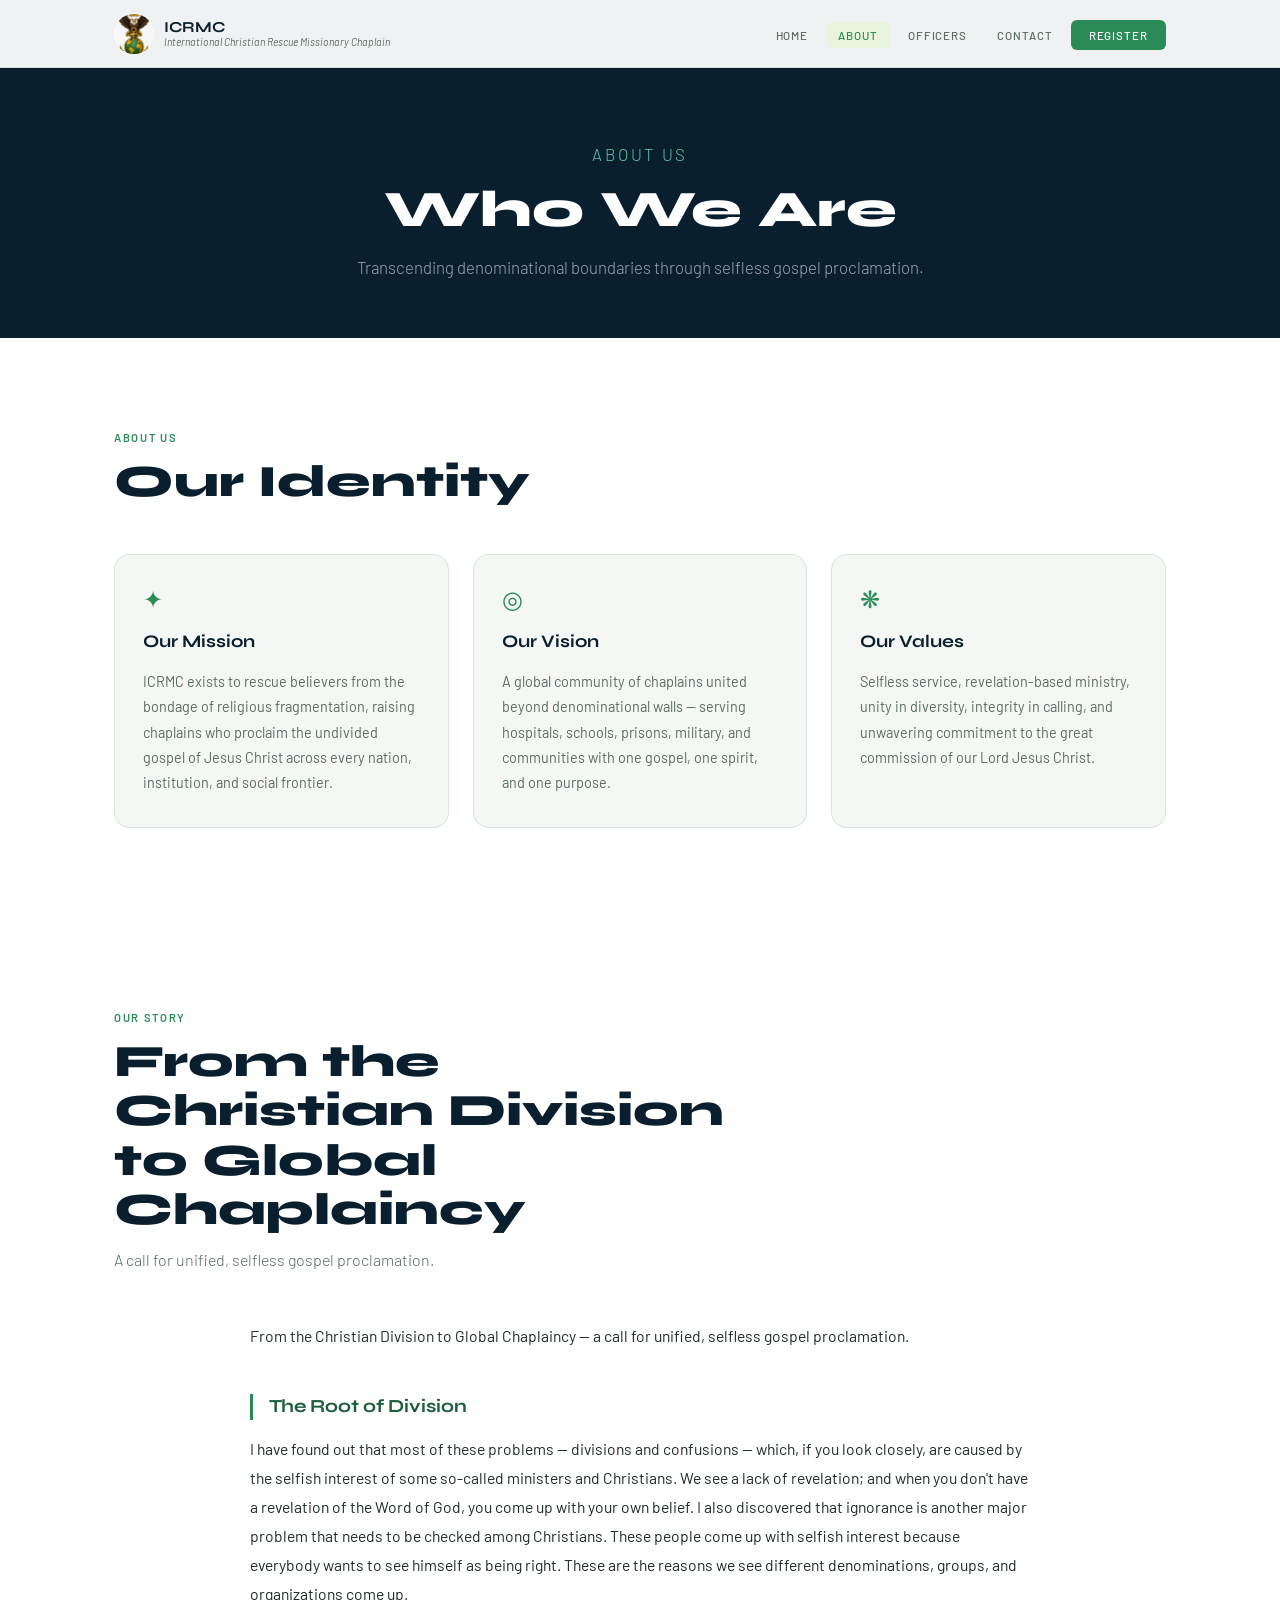
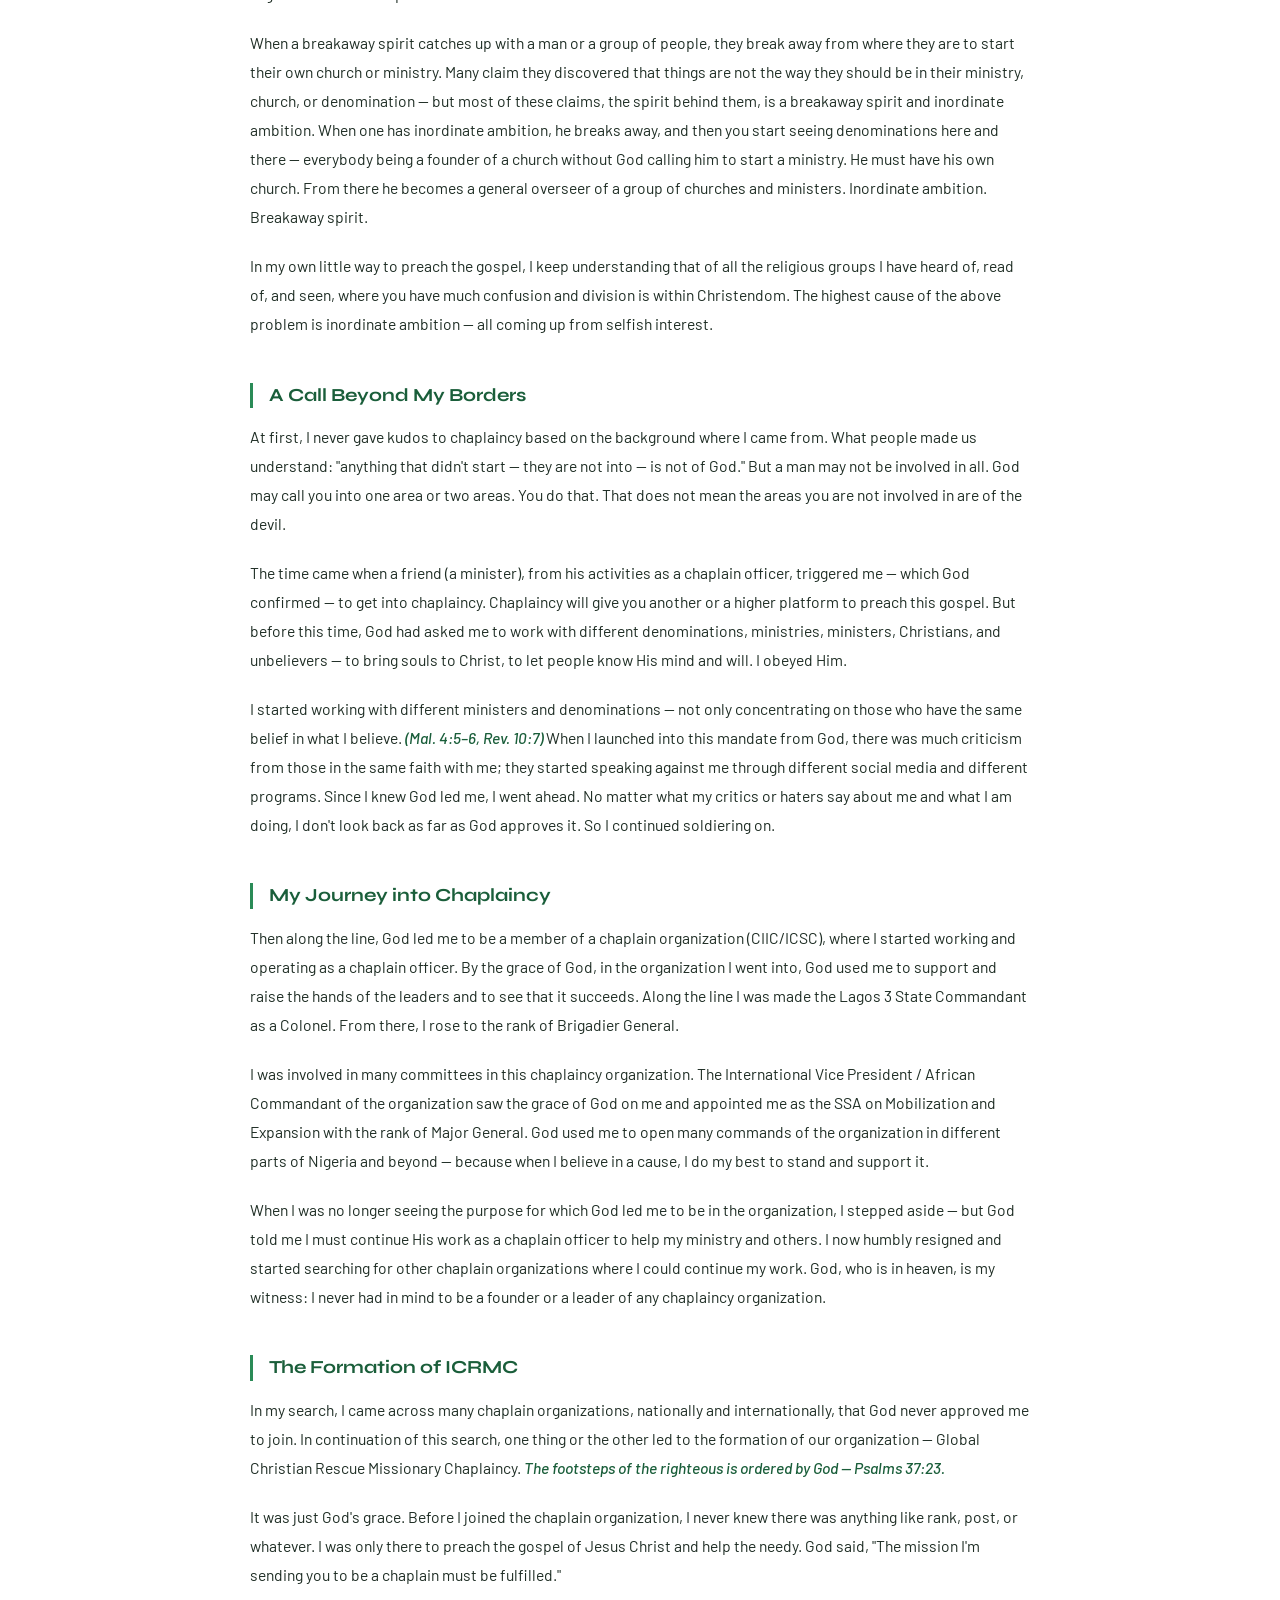
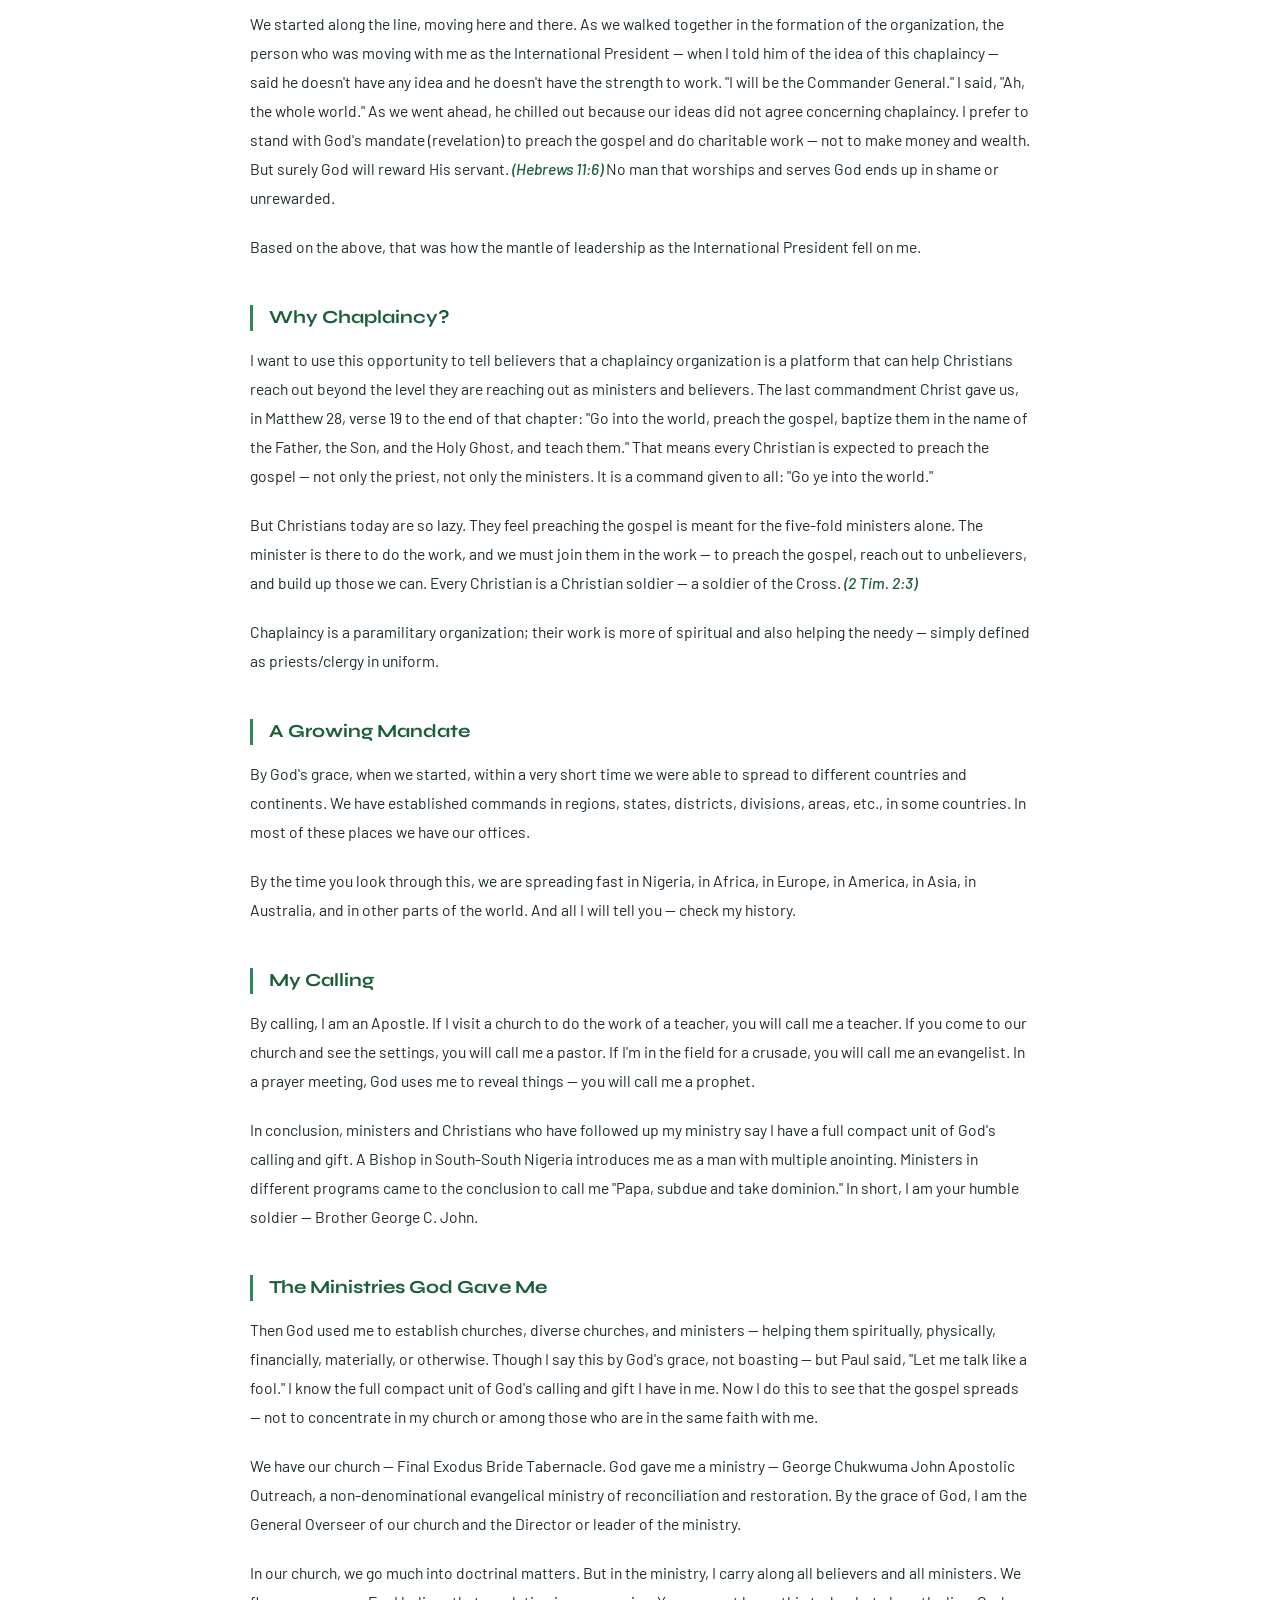
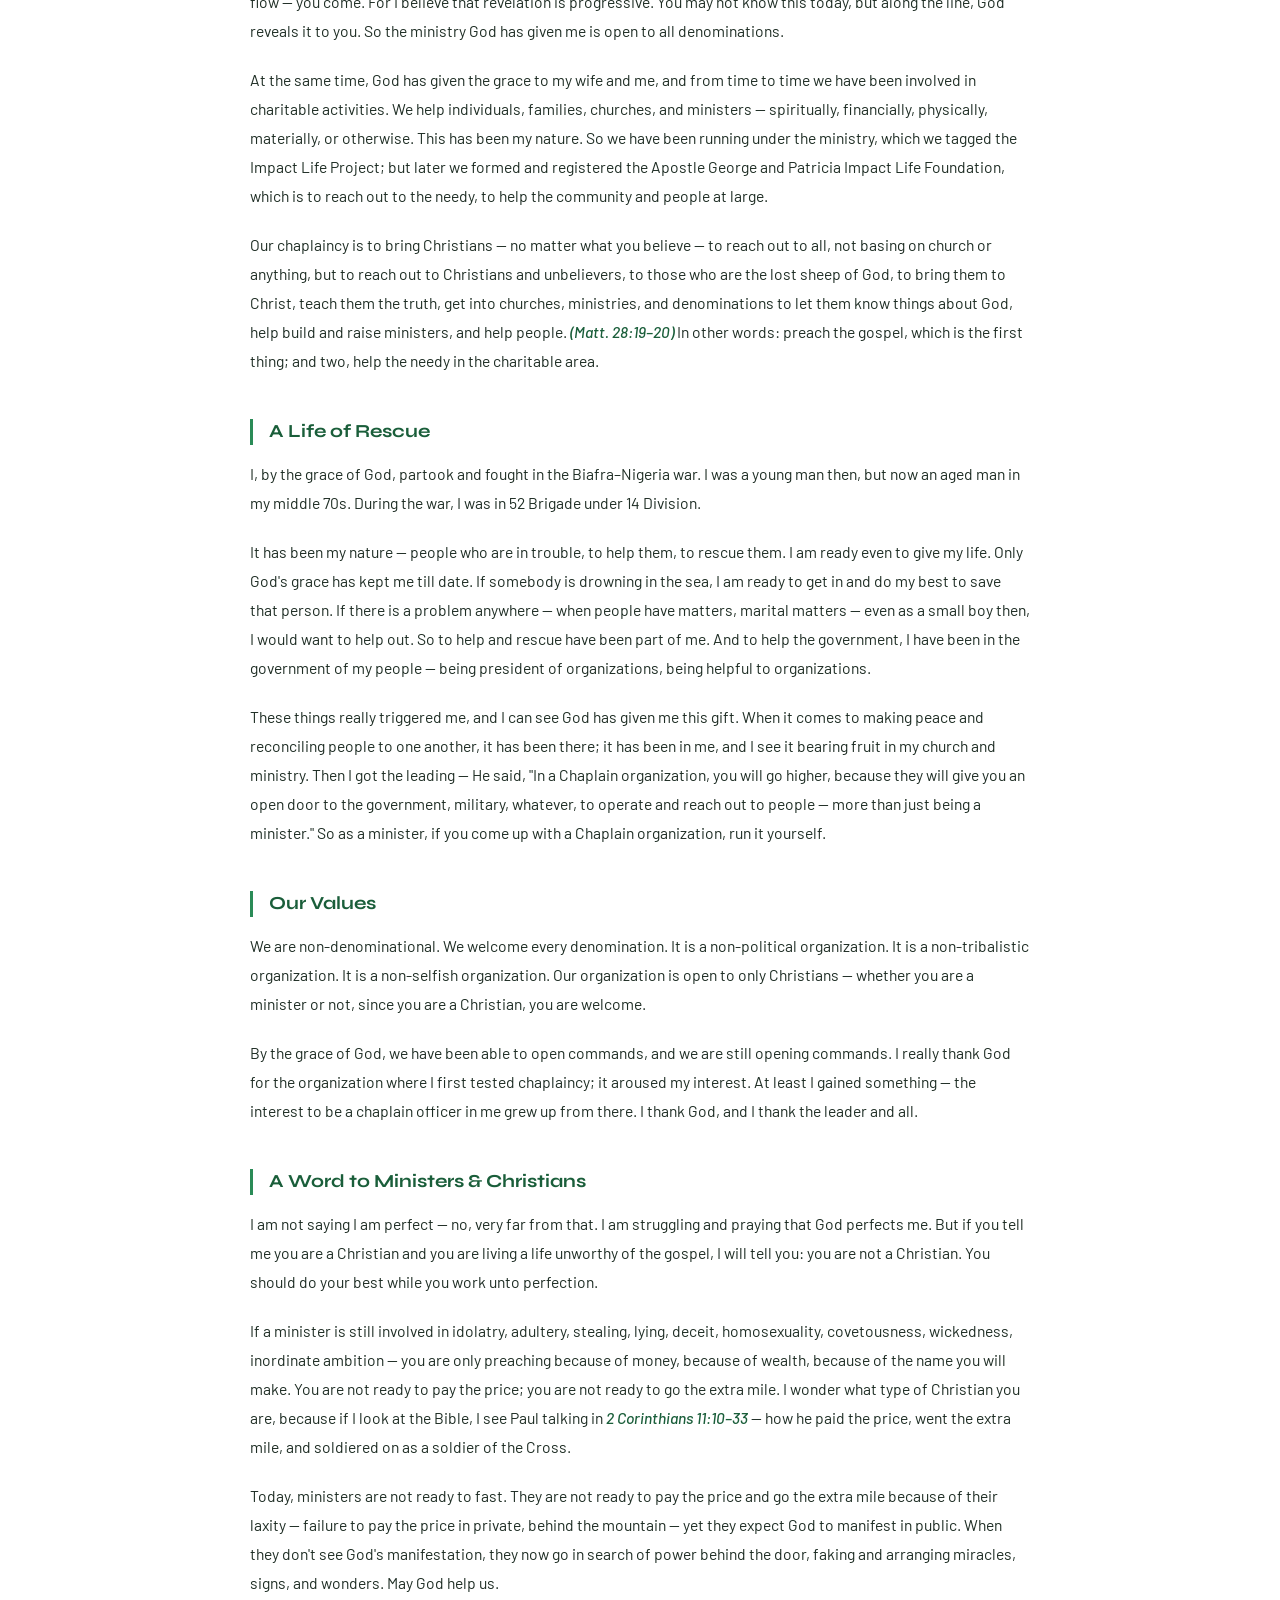
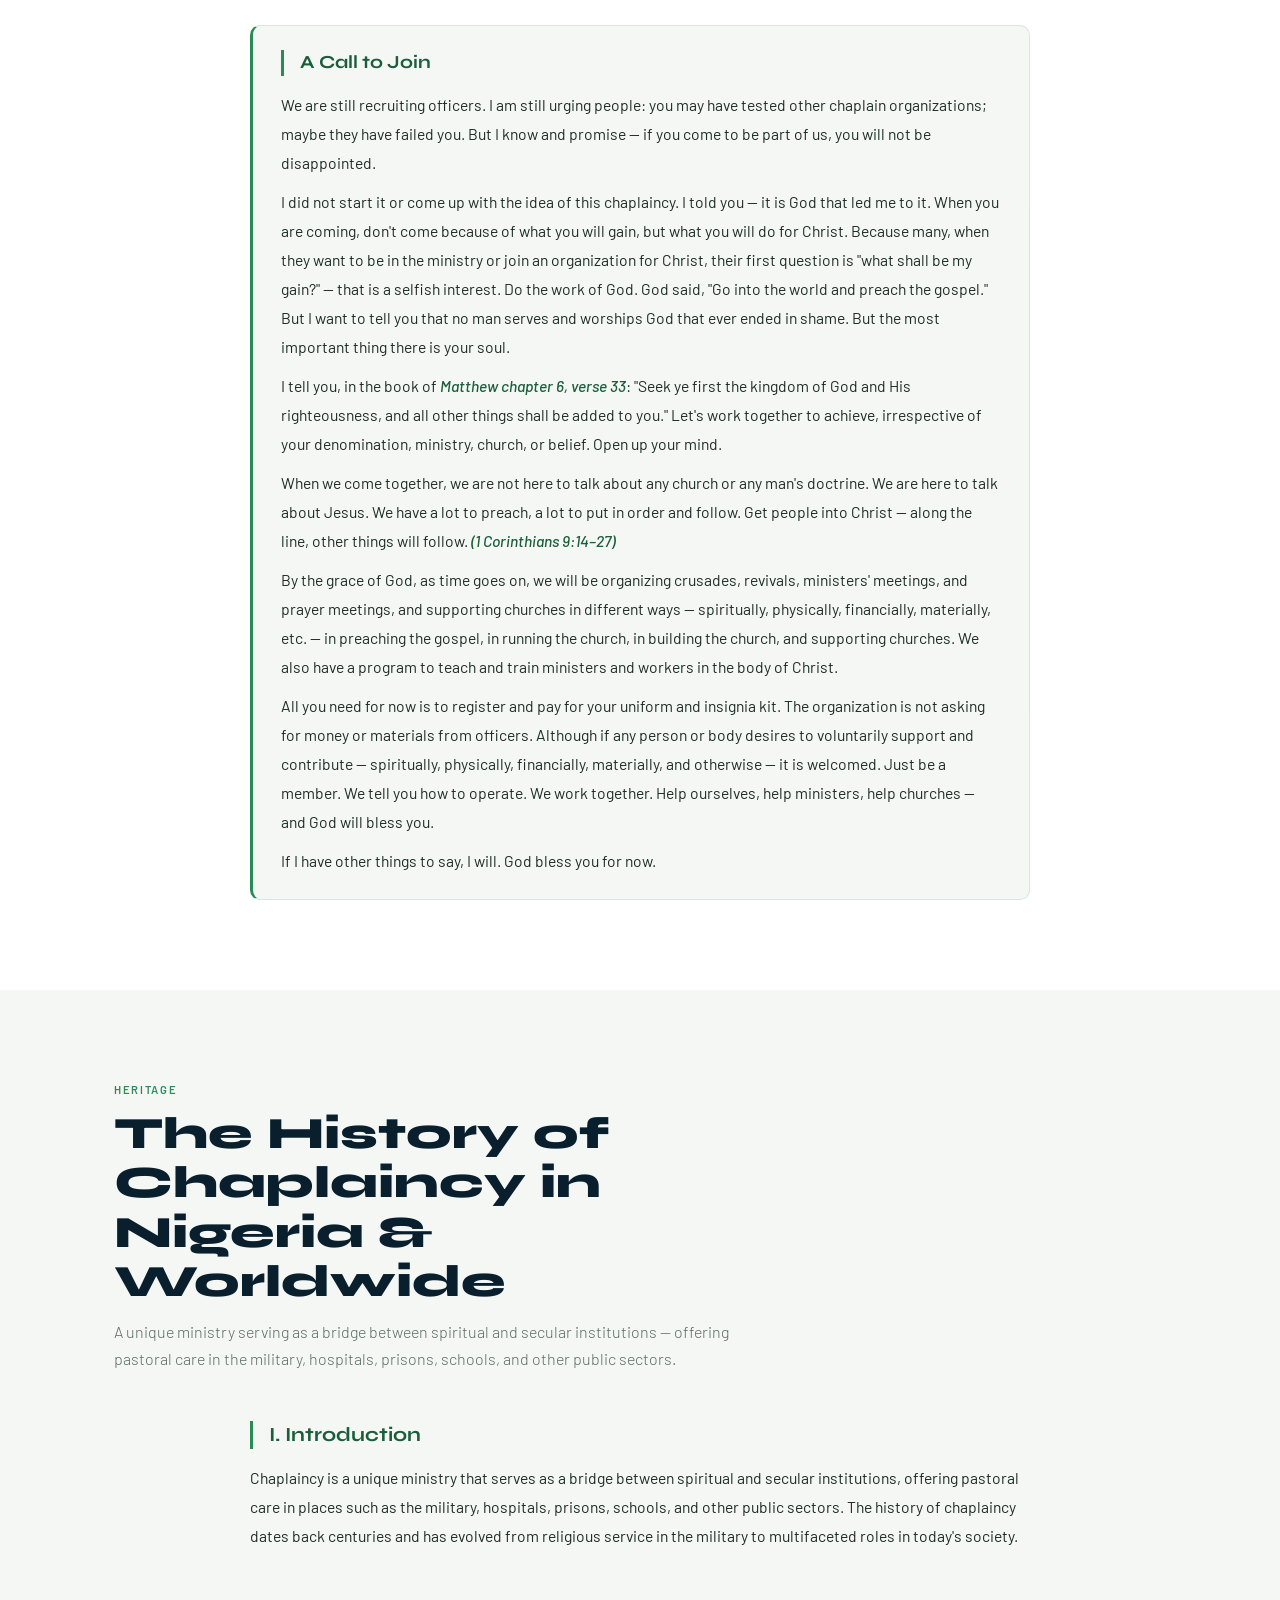
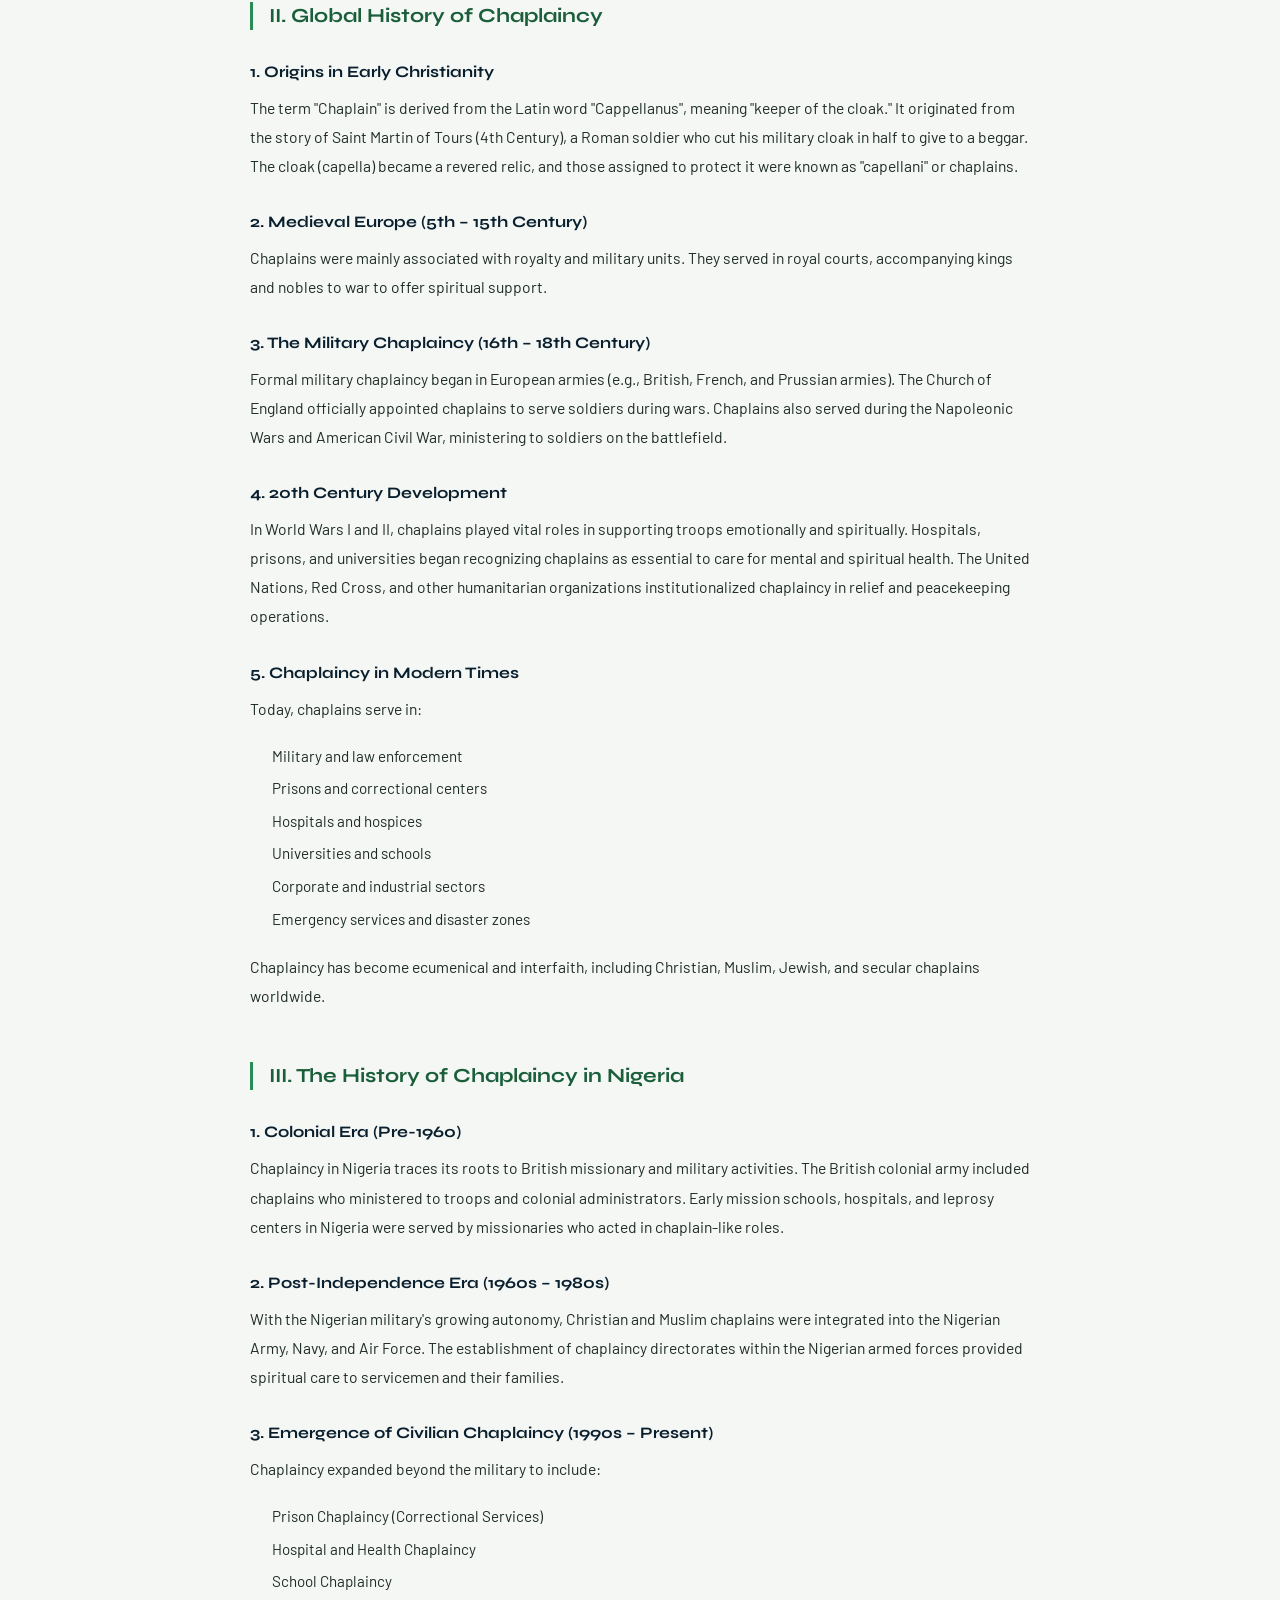
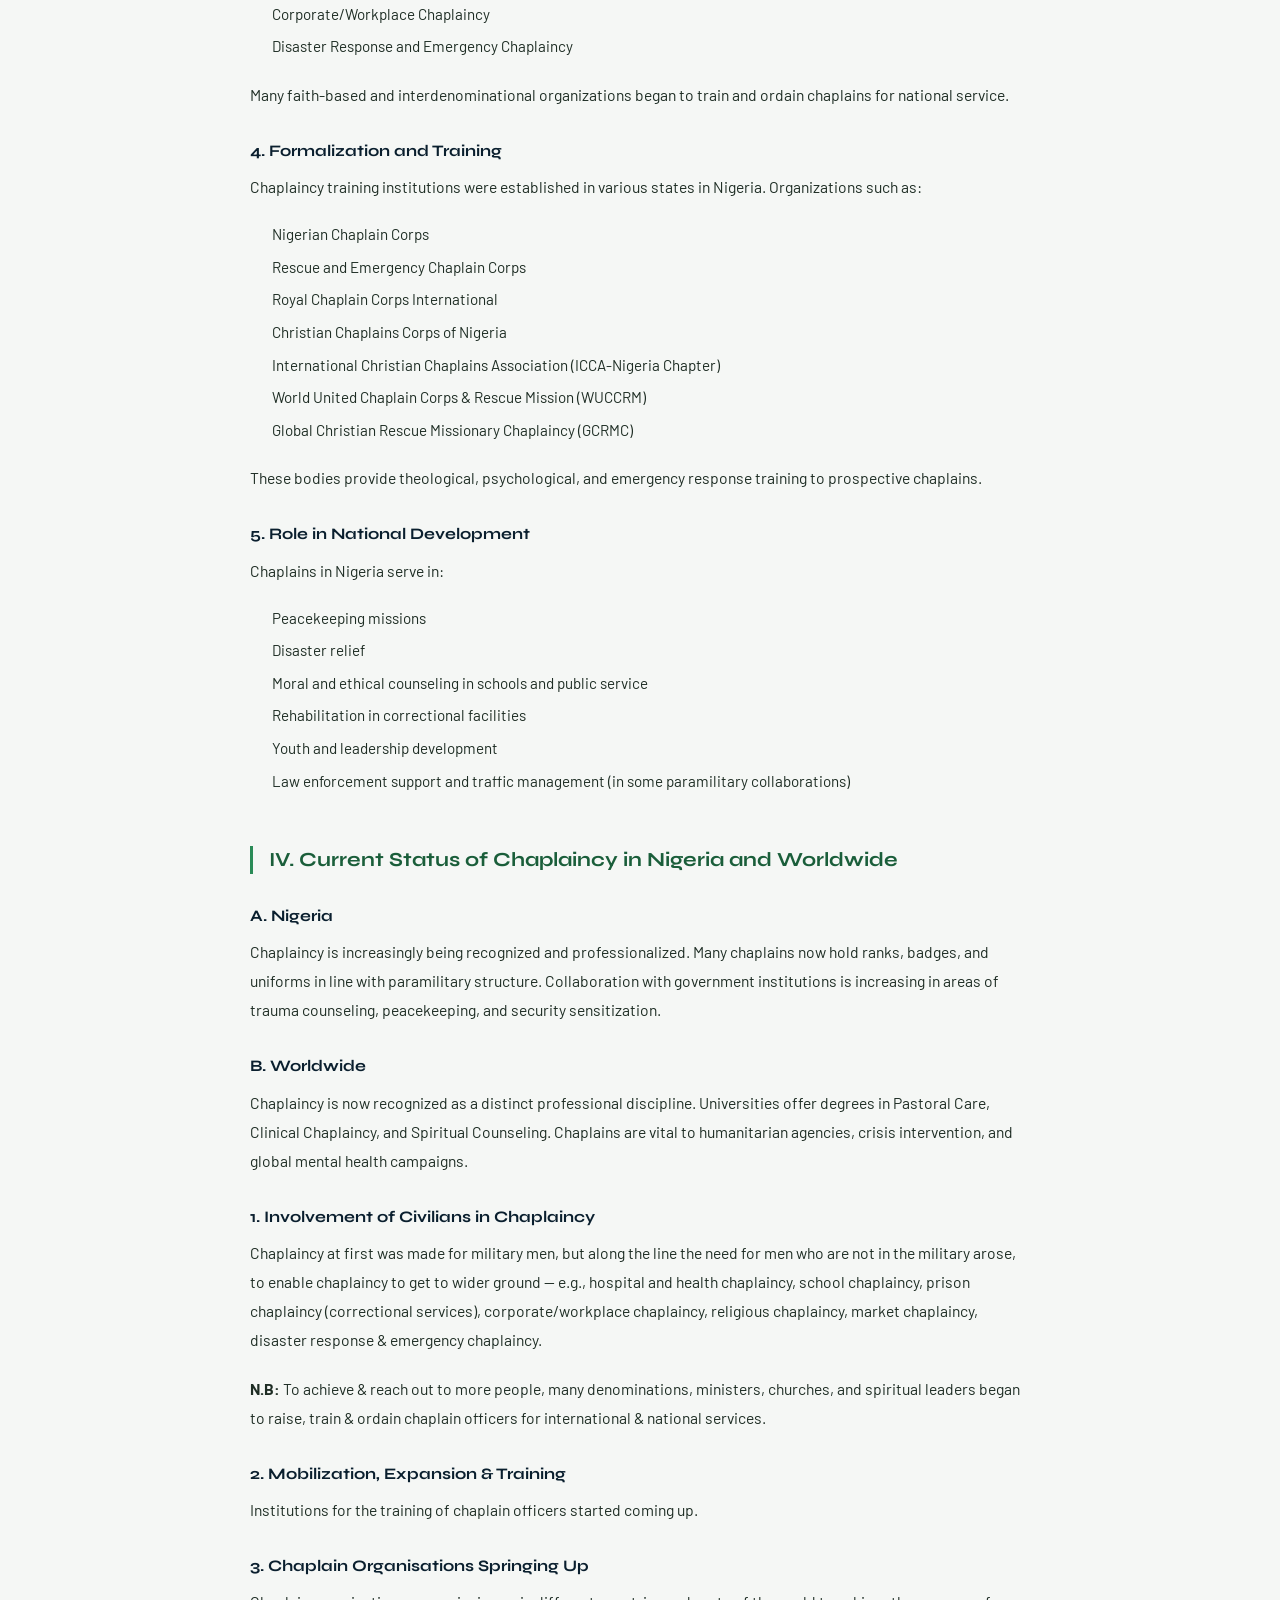
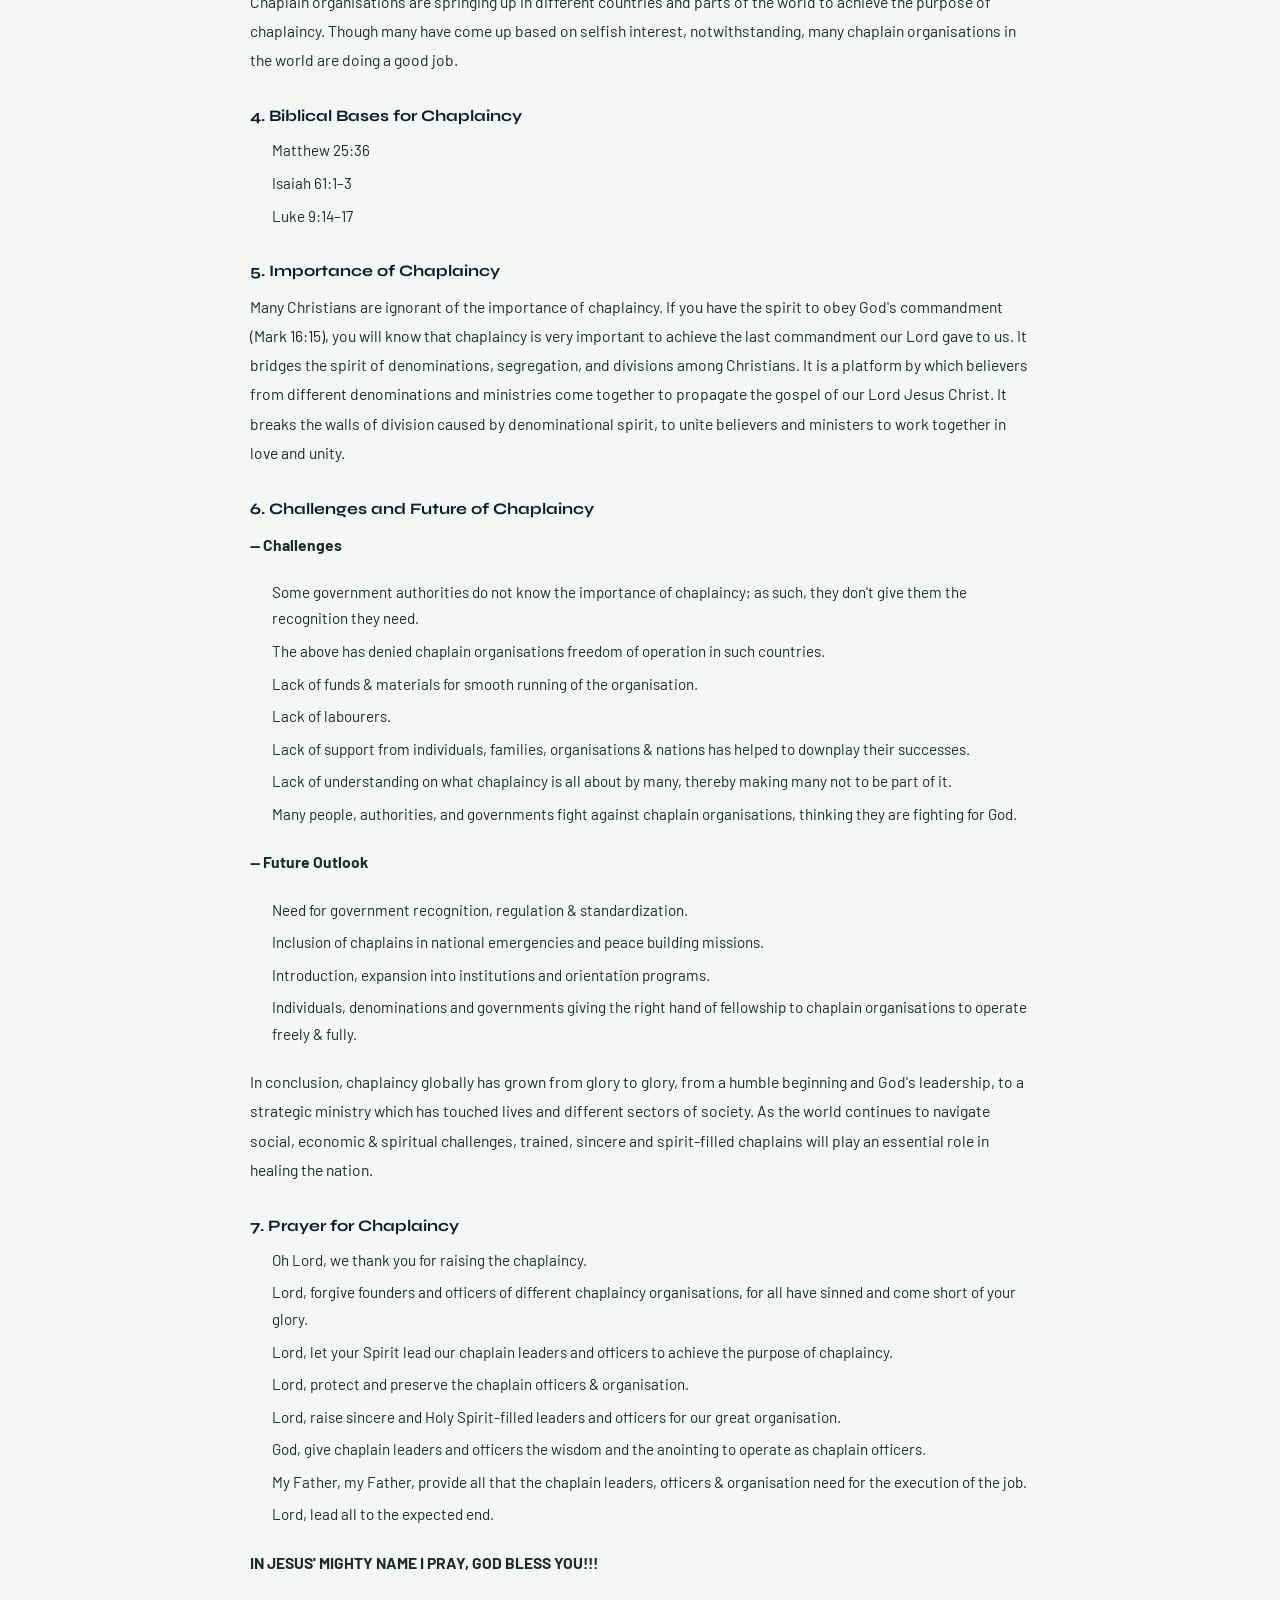
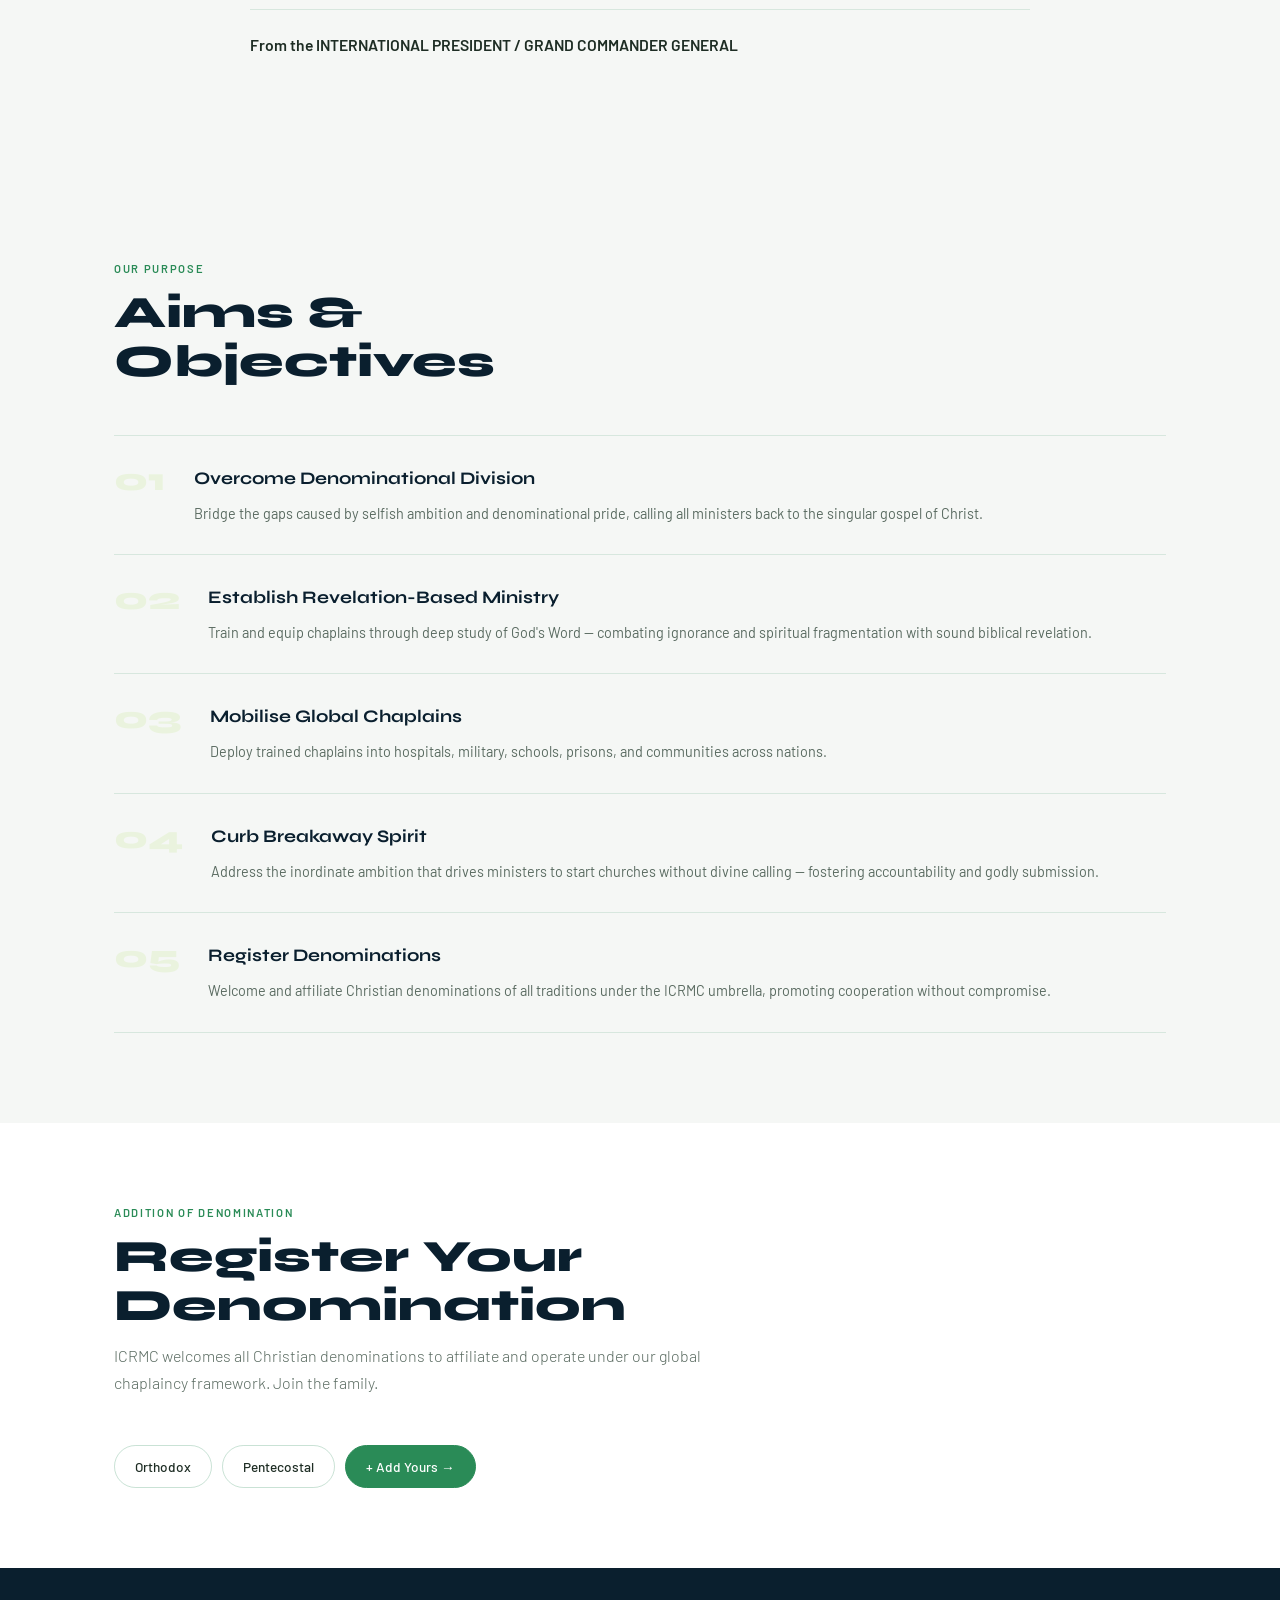
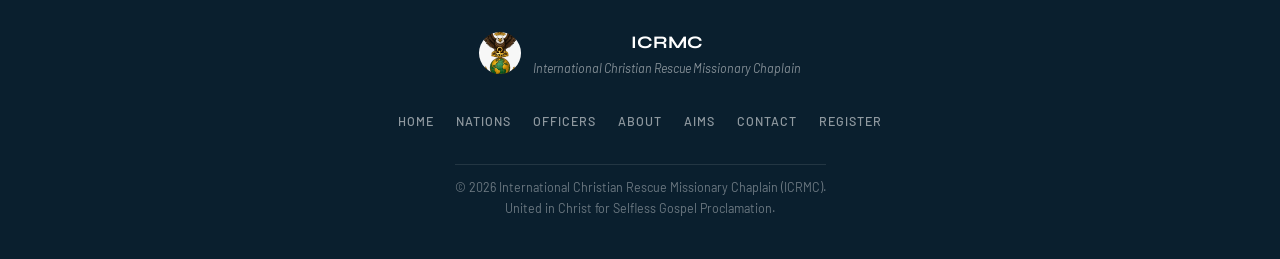
==== commit f8d64892: "Add History of Chaplaincy in Nigeria and Worldwide section to About page" ====
--- a/about.html
+++ b/about.html
@@ -165,6 +165,156 @@
     </div>
   </section>
 
+  <!-- ═══ HISTORY OF CHAPLAINCY ═══ -->
+  <section id="history" class="history reveal">
+    <div class="container">
+      <div class="section-header">
+        <p class="eyebrow">Heritage</p>
+        <h2>The History of Chaplaincy in Nigeria &amp; Worldwide</h2>
+        <p class="section-sub">A unique ministry serving as a bridge between spiritual and secular institutions — offering pastoral care in the military, hospitals, prisons, schools, and other public sectors.</p>
+      </div>
+
+      <div class="story-body">
+
+        <h3>I. Introduction</h3>
+        <p>Chaplaincy is a unique ministry that serves as a bridge between spiritual and secular institutions, offering pastoral care in places such as the military, hospitals, prisons, schools, and other public sectors. The history of chaplaincy dates back centuries and has evolved from religious service in the military to multifaceted roles in today's society.</p>
+
+        <h3>II. Global History of Chaplaincy</h3>
+
+        <h4>1. Origins in Early Christianity</h4>
+        <p>The term "Chaplain" is derived from the Latin word "Cappellanus", meaning "keeper of the cloak." It originated from the story of Saint Martin of Tours (4th Century), a Roman soldier who cut his military cloak in half to give to a beggar. The cloak (capella) became a revered relic, and those assigned to protect it were known as "capellani" or chaplains.</p>
+
+        <h4>2. Medieval Europe (5th – 15th Century)</h4>
+        <p>Chaplains were mainly associated with royalty and military units. They served in royal courts, accompanying kings and nobles to war to offer spiritual support.</p>
+
+        <h4>3. The Military Chaplaincy (16th – 18th Century)</h4>
+        <p>Formal military chaplaincy began in European armies (e.g., British, French, and Prussian armies). The Church of England officially appointed chaplains to serve soldiers during wars. Chaplains also served during the Napoleonic Wars and American Civil War, ministering to soldiers on the battlefield.</p>
+
+        <h4>4. 20th Century Development</h4>
+        <p>In World Wars I and II, chaplains played vital roles in supporting troops emotionally and spiritually. Hospitals, prisons, and universities began recognizing chaplains as essential to care for mental and spiritual health. The United Nations, Red Cross, and other humanitarian organizations institutionalized chaplaincy in relief and peacekeeping operations.</p>
+
+        <h4>5. Chaplaincy in Modern Times</h4>
+        <p>Today, chaplains serve in:</p>
+        <ul>
+          <li>Military and law enforcement</li>
+          <li>Prisons and correctional centers</li>
+          <li>Hospitals and hospices</li>
+          <li>Universities and schools</li>
+          <li>Corporate and industrial sectors</li>
+          <li>Emergency services and disaster zones</li>
+        </ul>
+        <p>Chaplaincy has become ecumenical and interfaith, including Christian, Muslim, Jewish, and secular chaplains worldwide.</p>
+
+        <h3>III. The History of Chaplaincy in Nigeria</h3>
+
+        <h4>1. Colonial Era (Pre-1960)</h4>
+        <p>Chaplaincy in Nigeria traces its roots to British missionary and military activities. The British colonial army included chaplains who ministered to troops and colonial administrators. Early mission schools, hospitals, and leprosy centers in Nigeria were served by missionaries who acted in chaplain-like roles.</p>
+
+        <h4>2. Post-Independence Era (1960s – 1980s)</h4>
+        <p>With the Nigerian military's growing autonomy, Christian and Muslim chaplains were integrated into the Nigerian Army, Navy, and Air Force. The establishment of chaplaincy directorates within the Nigerian armed forces provided spiritual care to servicemen and their families.</p>
+
+        <h4>3. Emergence of Civilian Chaplaincy (1990s – Present)</h4>
+        <p>Chaplaincy expanded beyond the military to include:</p>
+        <ul>
+          <li>Prison Chaplaincy (Correctional Services)</li>
+          <li>Hospital and Health Chaplaincy</li>
+          <li>School Chaplaincy</li>
+          <li>Corporate/Workplace Chaplaincy</li>
+          <li>Disaster Response and Emergency Chaplaincy</li>
+        </ul>
+        <p>Many faith-based and interdenominational organizations began to train and ordain chaplains for national service.</p>
+
+        <h4>4. Formalization and Training</h4>
+        <p>Chaplaincy training institutions were established in various states in Nigeria. Organizations such as:</p>
+        <ul>
+          <li>Nigerian Chaplain Corps</li>
+          <li>Rescue and Emergency Chaplain Corps</li>
+          <li>Royal Chaplain Corps International</li>
+          <li>Christian Chaplains Corps of Nigeria</li>
+          <li>International Christian Chaplains Association (ICCA-Nigeria Chapter)</li>
+          <li>World United Chaplain Corps &amp; Rescue Mission (WUCCRM)</li>
+          <li>Global Christian Rescue Missionary Chaplaincy (GCRMC)</li>
+        </ul>
+        <p>These bodies provide theological, psychological, and emergency response training to prospective chaplains.</p>
+
+        <h4>5. Role in National Development</h4>
+        <p>Chaplains in Nigeria serve in:</p>
+        <ul>
+          <li>Peacekeeping missions</li>
+          <li>Disaster relief</li>
+          <li>Moral and ethical counseling in schools and public service</li>
+          <li>Rehabilitation in correctional facilities</li>
+          <li>Youth and leadership development</li>
+          <li>Law enforcement support and traffic management (in some paramilitary collaborations)</li>
+        </ul>
+
+        <h3>IV. Current Status of Chaplaincy in Nigeria and Worldwide</h3>
+
+        <h4>A. Nigeria</h4>
+        <p>Chaplaincy is increasingly being recognized and professionalized. Many chaplains now hold ranks, badges, and uniforms in line with paramilitary structure. Collaboration with government institutions is increasing in areas of trauma counseling, peacekeeping, and security sensitization.</p>
+
+        <h4>B. Worldwide</h4>
+        <p>Chaplaincy is now recognized as a distinct professional discipline. Universities offer degrees in Pastoral Care, Clinical Chaplaincy, and Spiritual Counseling. Chaplains are vital to humanitarian agencies, crisis intervention, and global mental health campaigns.</p>
+
+        <h4>1. Involvement of Civilians in Chaplaincy</h4>
+        <p>Chaplaincy at first was made for military men, but along the line the need for men who are not in the military arose, to enable chaplaincy to get to wider ground — e.g., hospital and health chaplaincy, school chaplaincy, prison chaplaincy (correctional services), corporate/workplace chaplaincy, religious chaplaincy, market chaplaincy, disaster response &amp; emergency chaplaincy.</p>
+        <p><strong>N.B:</strong> To achieve &amp; reach out to more people, many denominations, ministers, churches, and spiritual leaders began to raise, train &amp; ordain chaplain officers for international &amp; national services.</p>
+
+        <h4>2. Mobilization, Expansion &amp; Training</h4>
+        <p>Institutions for the training of chaplain officers started coming up.</p>
+
+        <h4>3. Chaplain Organisations Springing Up</h4>
+        <p>Chaplain organisations are springing up in different countries and parts of the world to achieve the purpose of chaplaincy. Though many have come up based on selfish interest, notwithstanding, many chaplain organisations in the world are doing a good job.</p>
+
+        <h4>4. Biblical Bases for Chaplaincy</h4>
+        <ul>
+          <li>Matthew 25:36</li>
+          <li>Isaiah 61:1–3</li>
+          <li>Luke 9:14–17</li>
+        </ul>
+
+        <h4>5. Importance of Chaplaincy</h4>
+        <p>Many Christians are ignorant of the importance of chaplaincy. If you have the spirit to obey God's commandment (Mark 16:15), you will know that chaplaincy is very important to achieve the last commandment our Lord gave to us. It bridges the spirit of denominations, segregation, and divisions among Christians. It is a platform by which believers from different denominations and ministries come together to propagate the gospel of our Lord Jesus Christ. It breaks the walls of division caused by denominational spirit, to unite believers and ministers to work together in love and unity.</p>
+
+        <h4>6. Challenges and Future of Chaplaincy</h4>
+        <p class="history-challenges"><strong>— Challenges</strong></p>
+        <ul>
+          <li>Some government authorities do not know the importance of chaplaincy; as such, they don't give them the recognition they need.</li>
+          <li>The above has denied chaplain organisations freedom of operation in such countries.</li>
+          <li>Lack of funds &amp; materials for smooth running of the organisation.</li>
+          <li>Lack of labourers.</li>
+          <li>Lack of support from individuals, families, organisations &amp; nations has helped to downplay their successes.</li>
+          <li>Lack of understanding on what chaplaincy is all about by many, thereby making many not to be part of it.</li>
+          <li>Many people, authorities, and governments fight against chaplain organisations, thinking they are fighting for God.</li>
+        </ul>
+        <p class="history-challenges"><strong>— Future Outlook</strong></p>
+        <ul>
+          <li>Need for government recognition, regulation &amp; standardization.</li>
+          <li>Inclusion of chaplains in national emergencies and peace building missions.</li>
+          <li>Introduction, expansion into institutions and orientation programs.</li>
+          <li>Individuals, denominations and governments giving the right hand of fellowship to chaplain organisations to operate freely &amp; fully.</li>
+        </ul>
+        <p>In conclusion, chaplaincy globally has grown from glory to glory, from a humble beginning and God's leadership, to a strategic ministry which has touched lives and different sectors of society. As the world continues to navigate social, economic &amp; spiritual challenges, trained, sincere and spirit-filled chaplains will play an essential role in healing the nation.</p>
+
+        <h4>7. Prayer for Chaplaincy</h4>
+        <ul>
+          <li>Oh Lord, we thank you for raising the chaplaincy.</li>
+          <li>Lord, forgive founders and officers of different chaplaincy organisations, for all have sinned and come short of your glory.</li>
+          <li>Lord, let your Spirit lead our chaplain leaders and officers to achieve the purpose of chaplaincy.</li>
+          <li>Lord, protect and preserve the chaplain officers &amp; organisation.</li>
+          <li>Lord, raise sincere and Holy Spirit-filled leaders and officers for our great organisation.</li>
+          <li>God, give chaplain leaders and officers the wisdom and the anointing to operate as chaplain officers.</li>
+          <li>My Father, my Father, provide all that the chaplain leaders, officers &amp; organisation need for the execution of the job.</li>
+          <li>Lord, lead all to the expected end.</li>
+        </ul>
+        <p><strong>IN JESUS' MIGHTY NAME I PRAY, GOD BLESS YOU!!!</strong></p>
+
+        <p class="history-sign">From the INTERNATIONAL PRESIDENT / GRAND COMMANDER GENERAL</p>
+
+      </div>
+    </div>
+  </section>
+
   <!-- ═══ AIMS & OBJECTIVES ═══ -->
   <section id="aims" class="aims reveal">
     <div class="container">
--- a/assets/styles.css
+++ b/assets/styles.css
@@ -898,6 +898,47 @@
 .story-call p:last-child { margin-bottom: 0; }
 
 /* ════════════════════════════════
+   HISTORY OF CHAPLAINCY
+════════════════════════════════ */
+.history {
+  padding: 90px 0;
+  background: var(--offwhite);
+}
+.history .story-body h3 {
+  margin-top: 52px;
+  font-size: 1.25rem;
+}
+.history .story-body h3:first-child { margin-top: 0; }
+.story-body h4 {
+  font-family: var(--font-head);
+  font-size: 1rem;
+  font-weight: 700;
+  color: var(--navy);
+  margin: 28px 0 8px;
+}
+.story-body h4:first-child { margin-top: 0; }
+.story-body ul {
+  margin: 0 0 20px;
+  padding-left: 22px;
+}
+.story-body ul li {
+  font-size: 0.95rem;
+  color: var(--text);
+  line-height: 1.75;
+  margin-bottom: 6px;
+}
+.story-body ul li::marker { color: var(--green); }
+.history-sign {
+  margin-top: 32px;
+  padding-top: 20px;
+  border-top: 1px solid var(--border);
+  font-size: 0.95rem;
+  color: var(--green-dark);
+  font-weight: 600;
+}
+.story-body .history-challenges { margin-top: 8px; }
+
+/* ════════════════════════════════
    AIMS & OBJECTIVES
 ════════════════════════════════ */
 .aims {
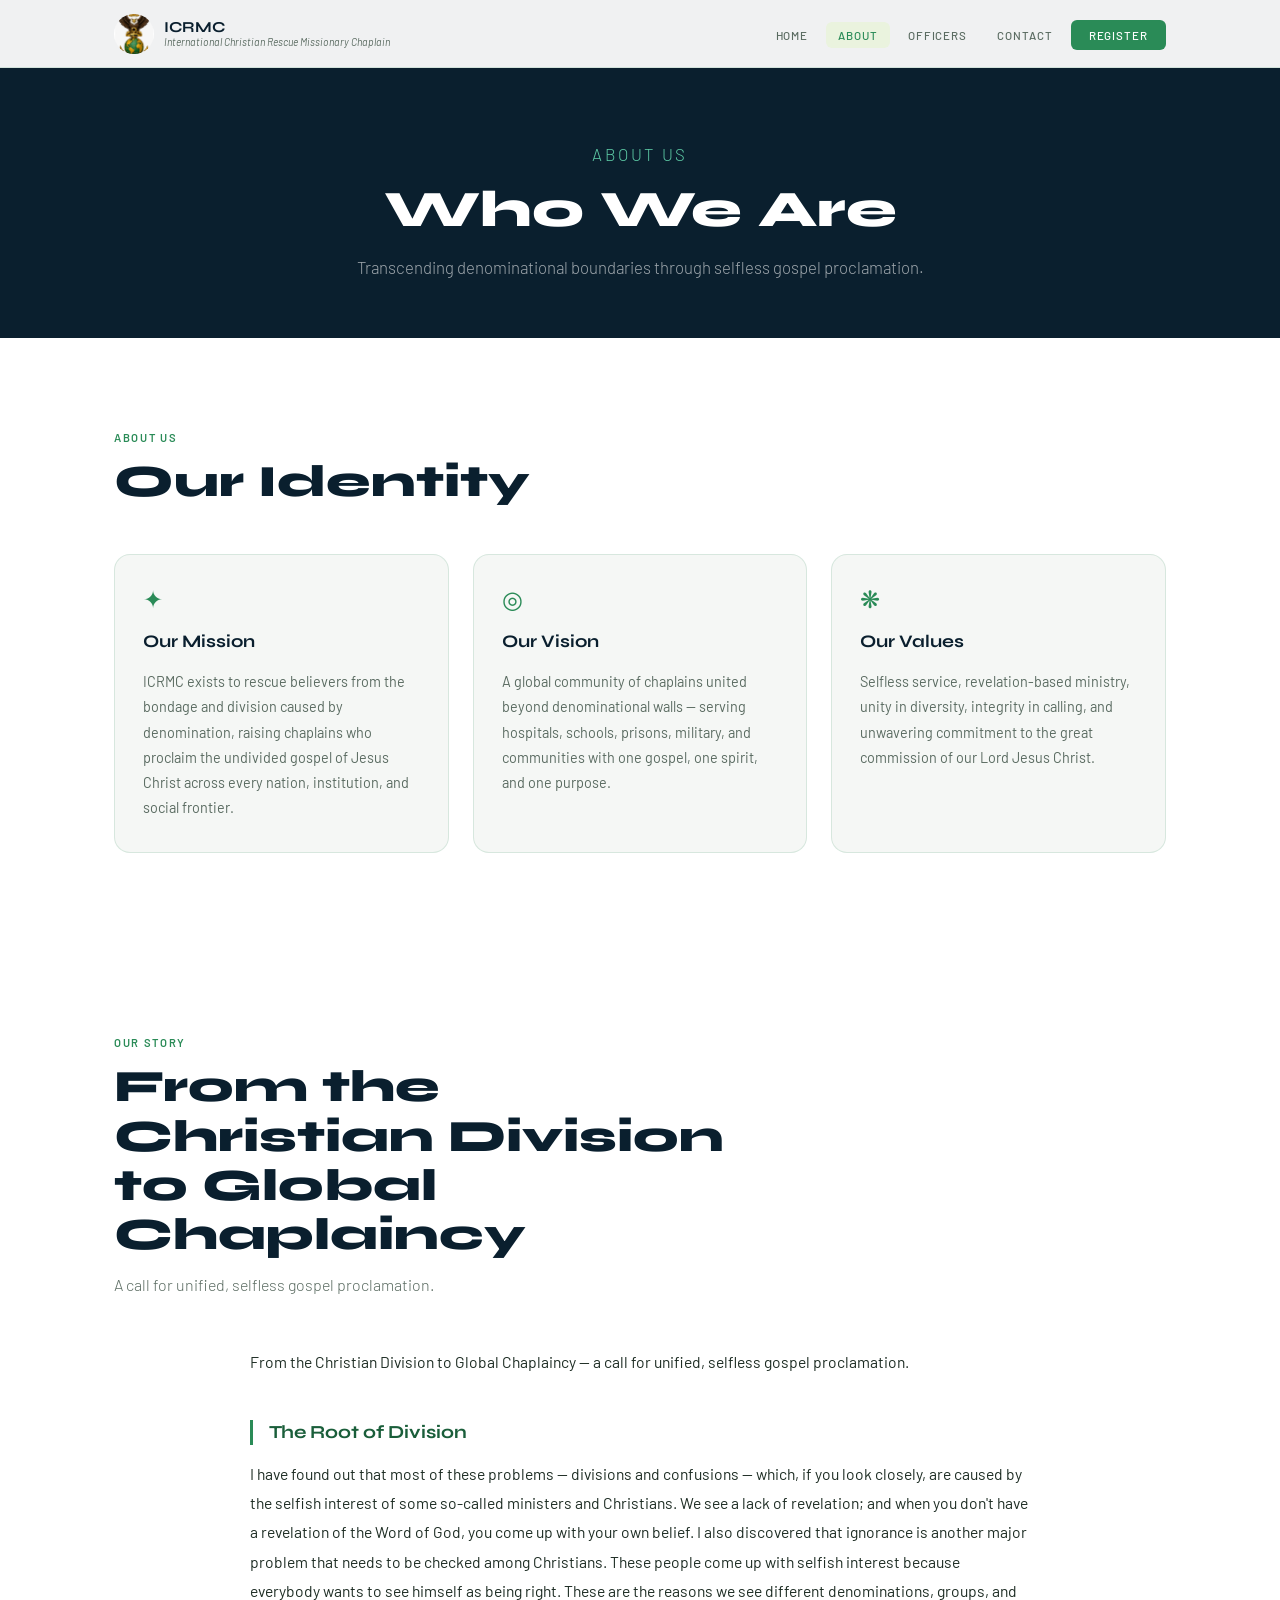
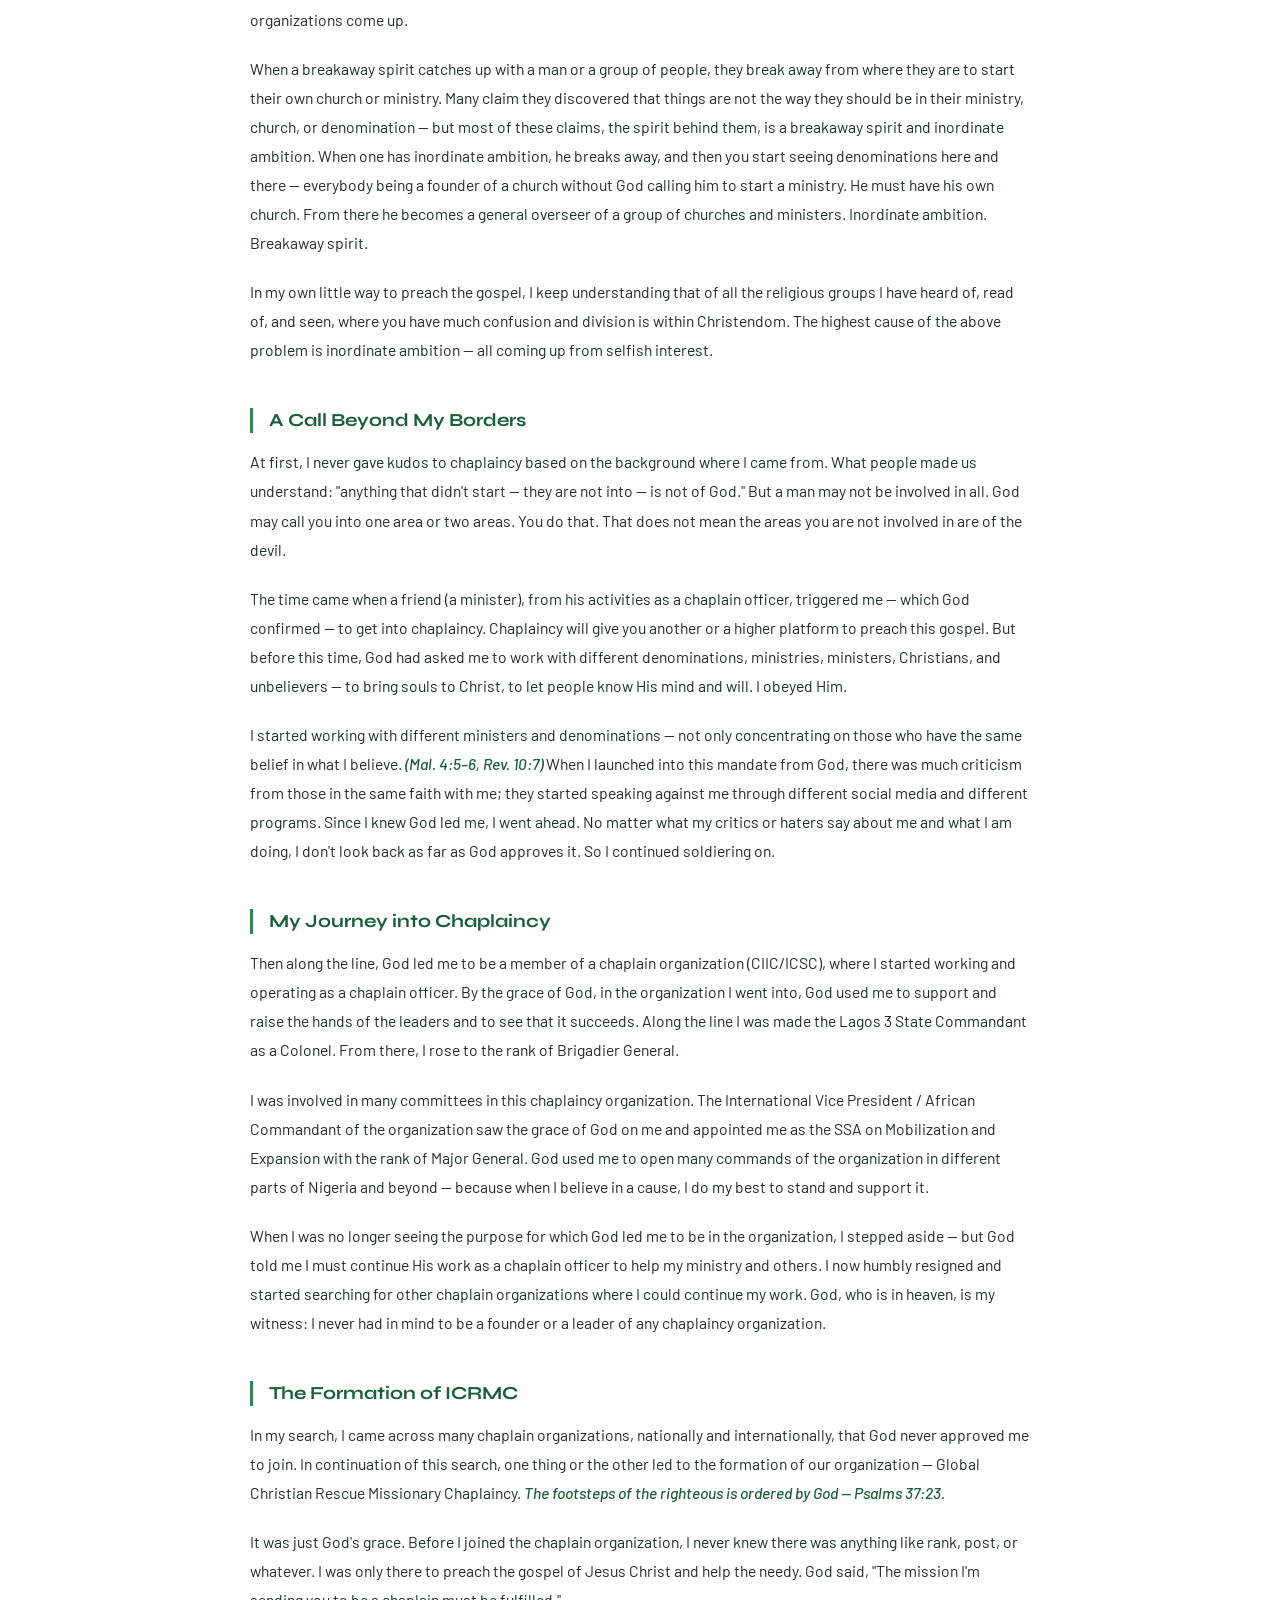
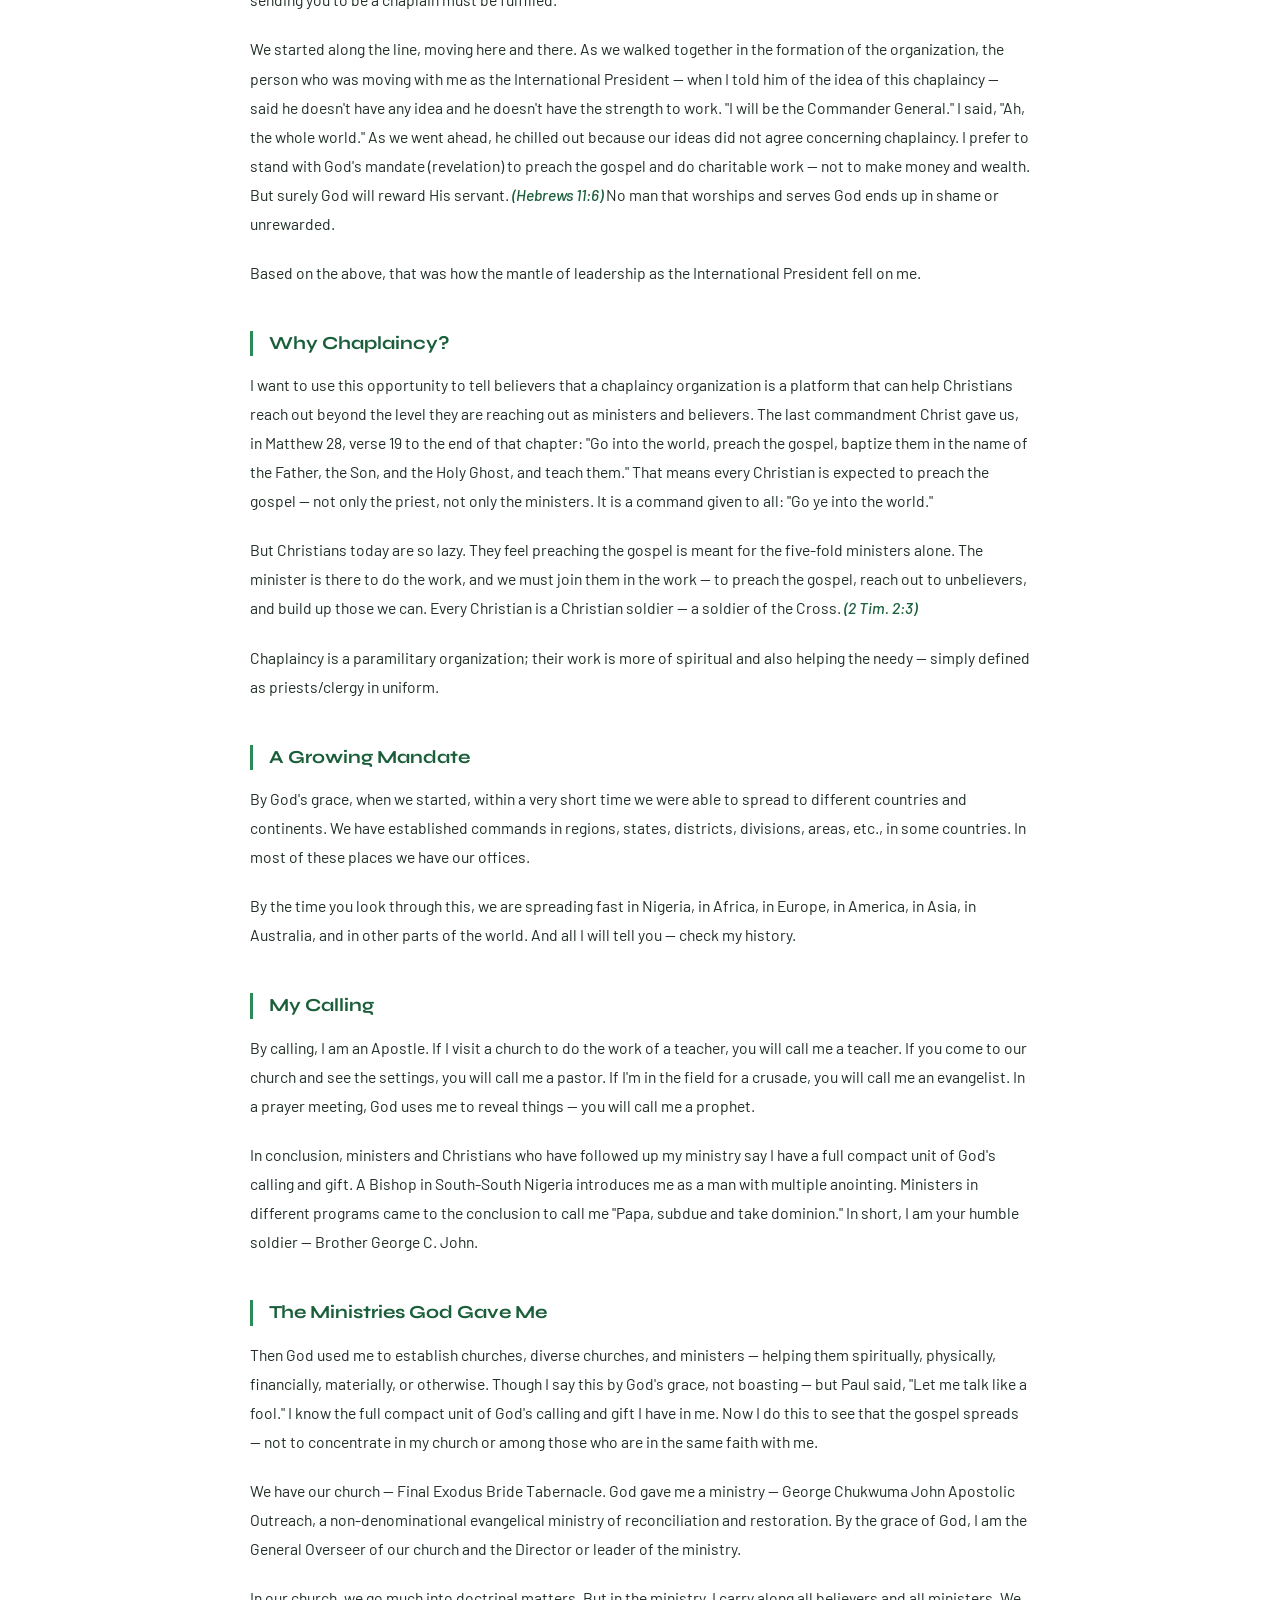
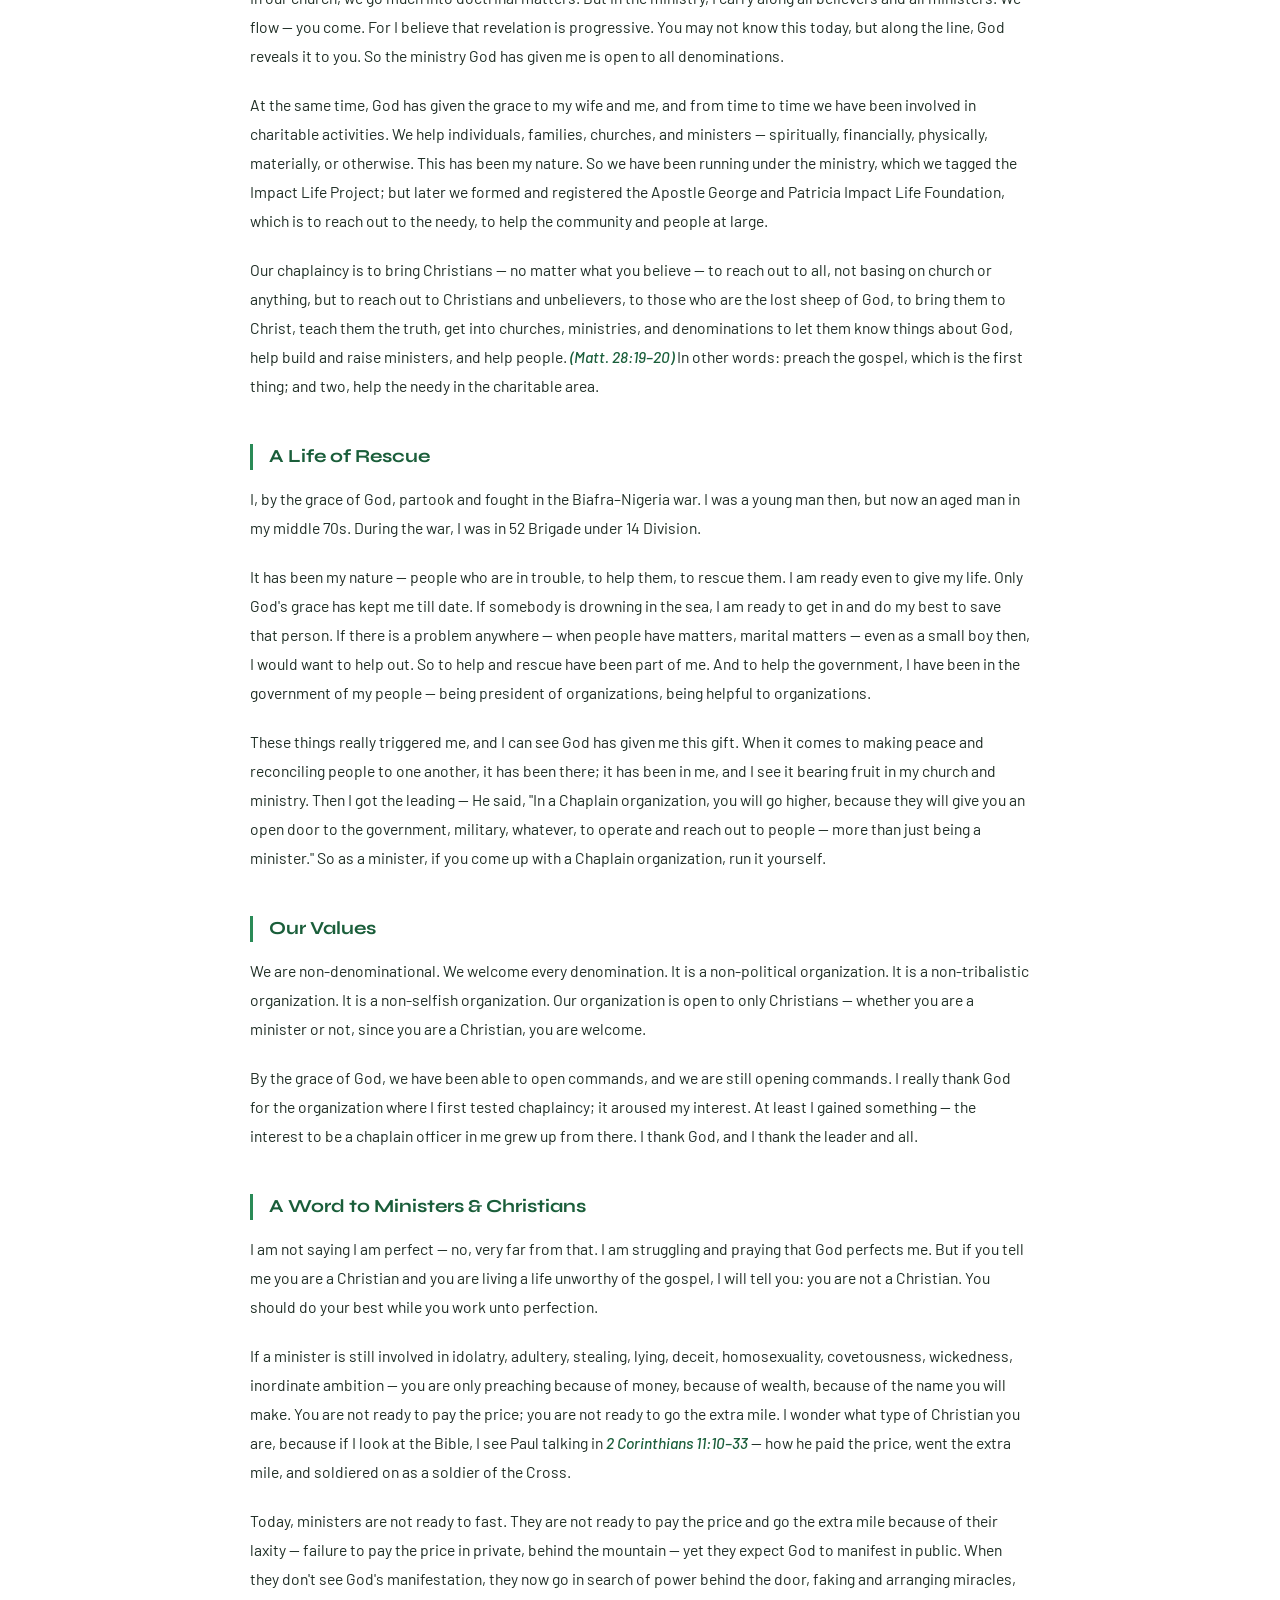
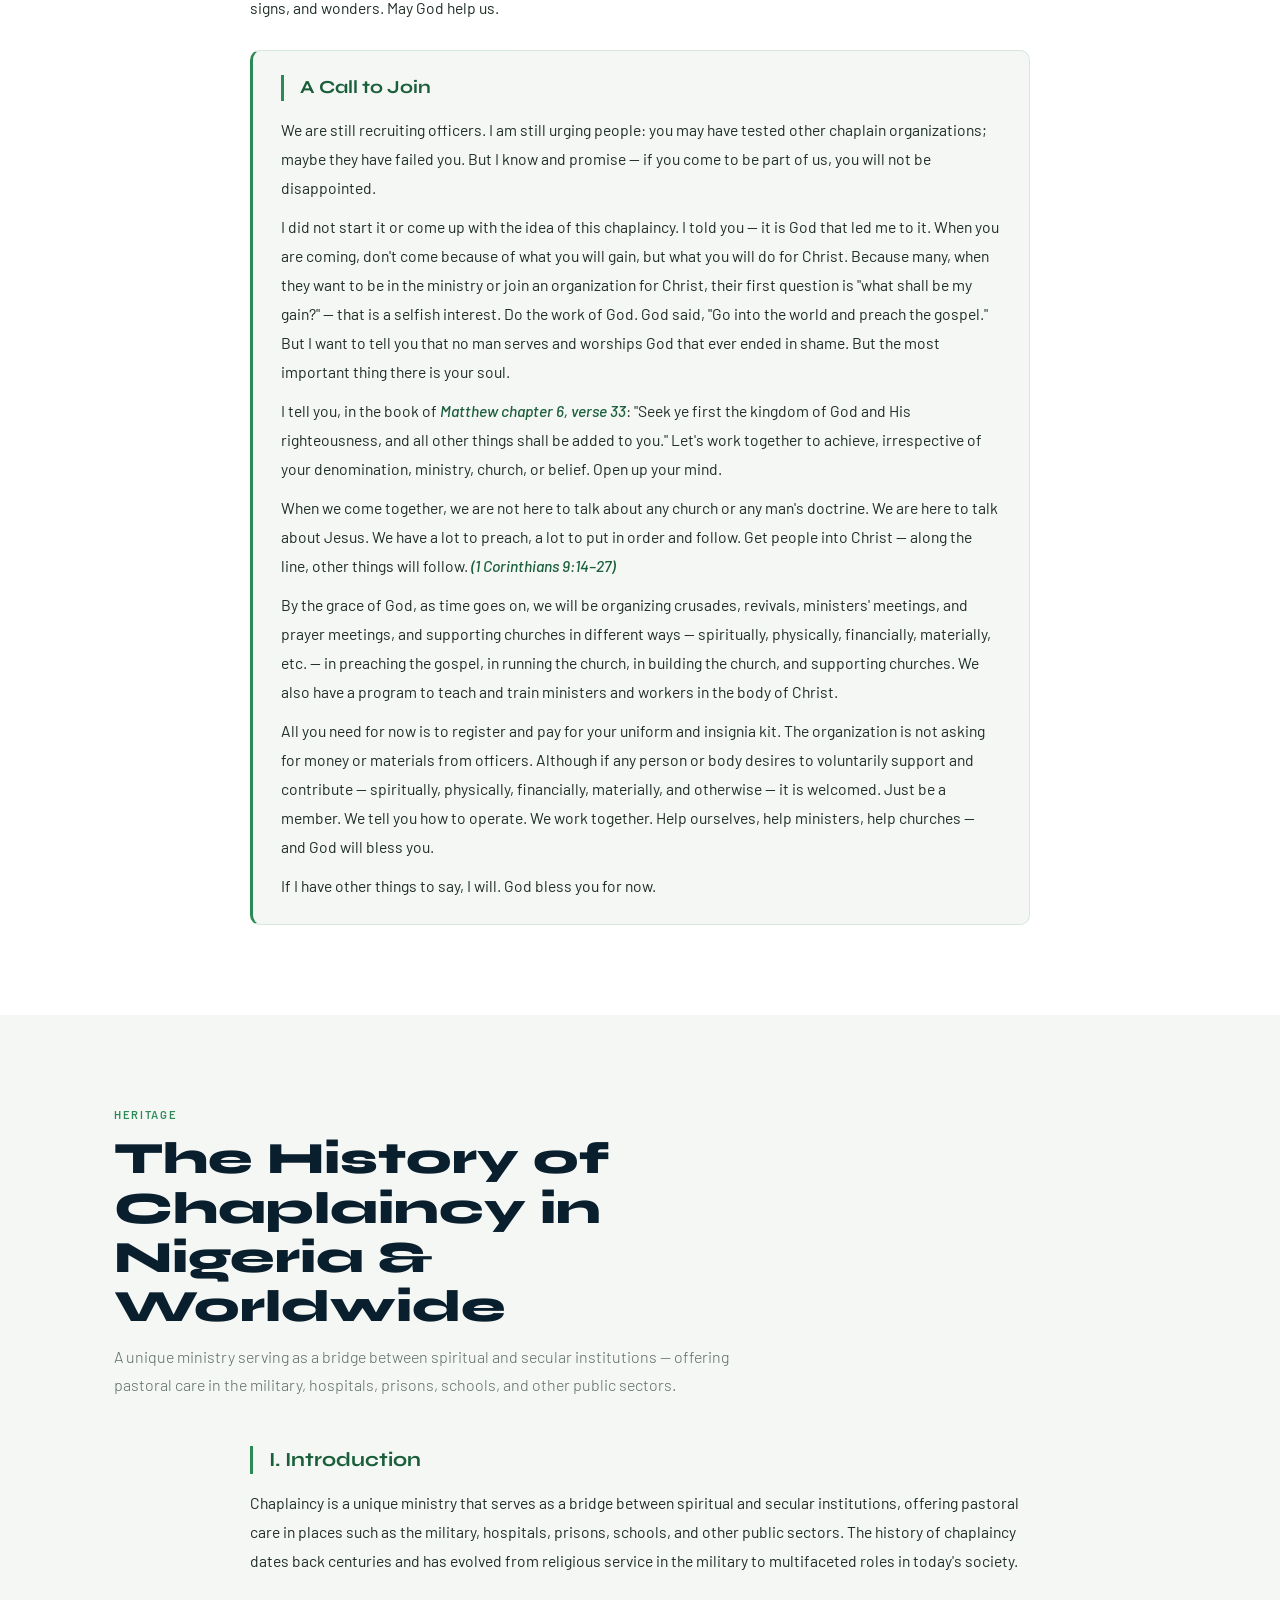
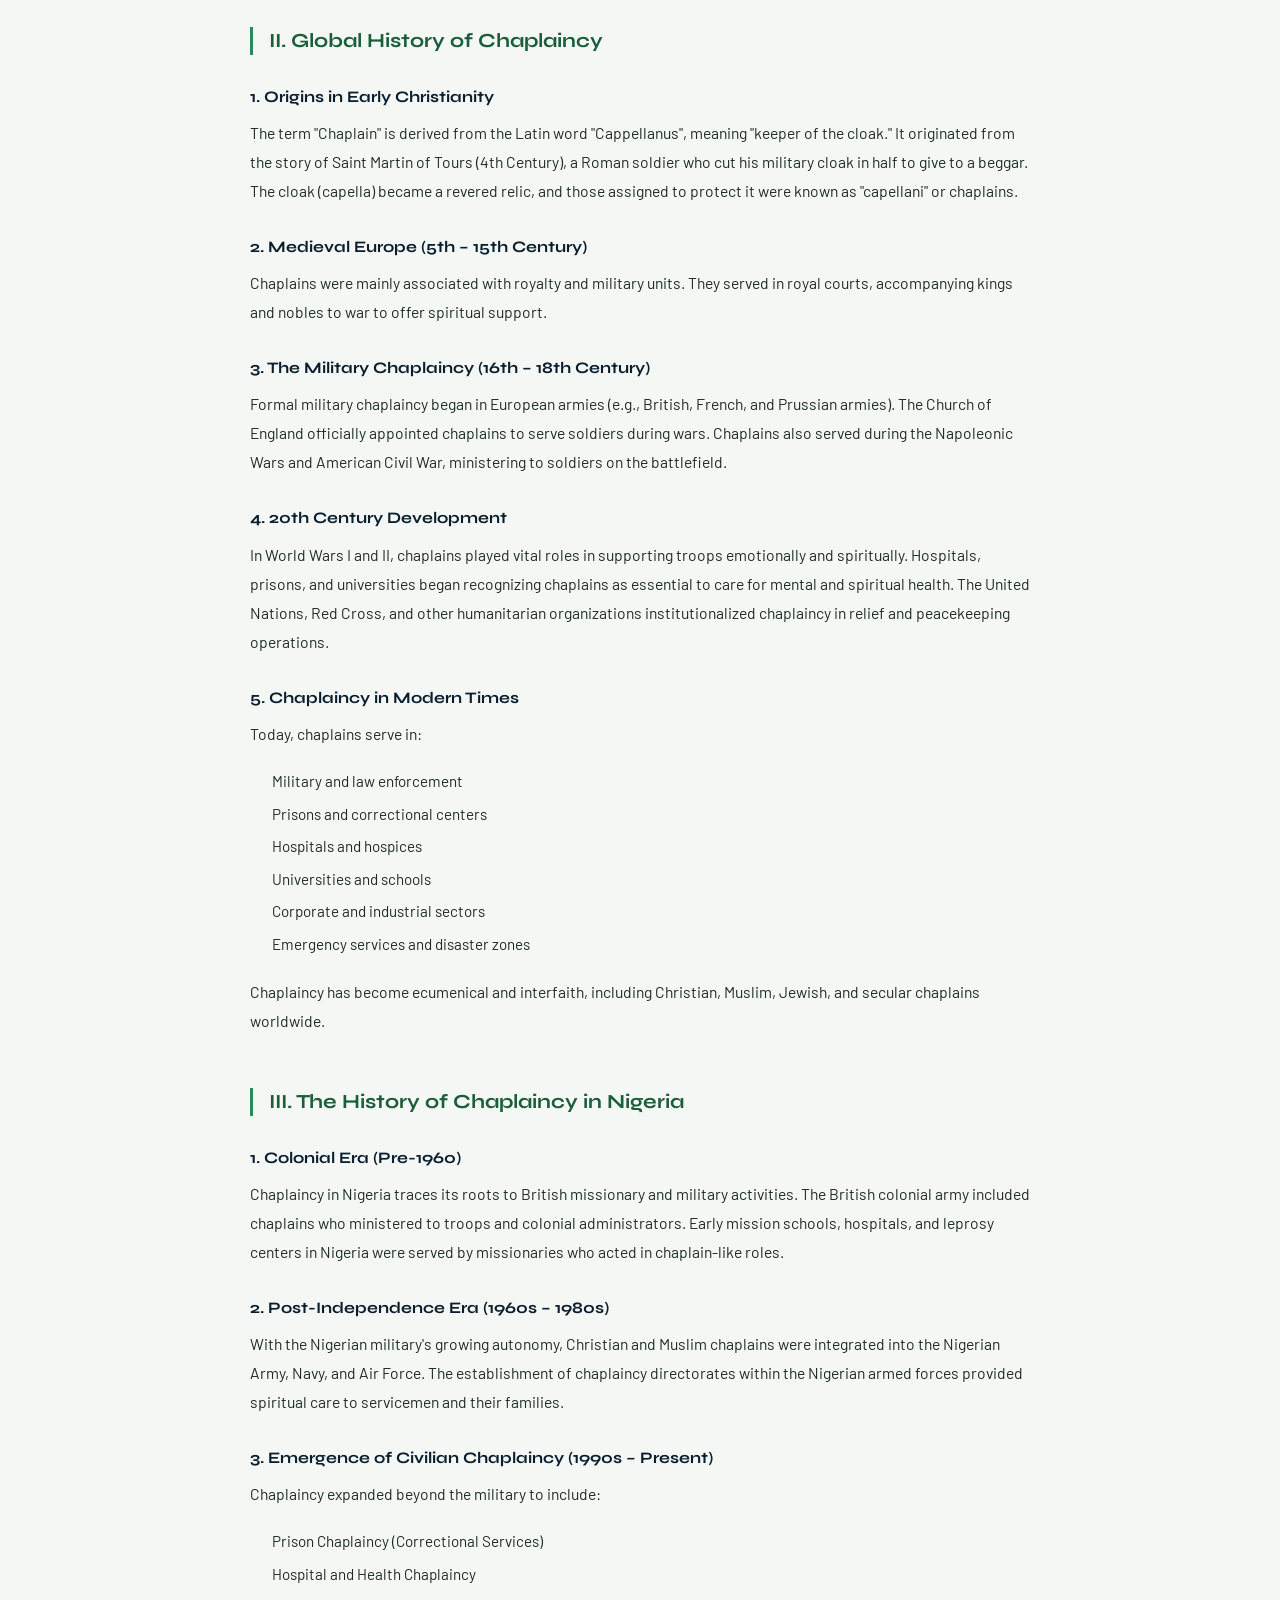
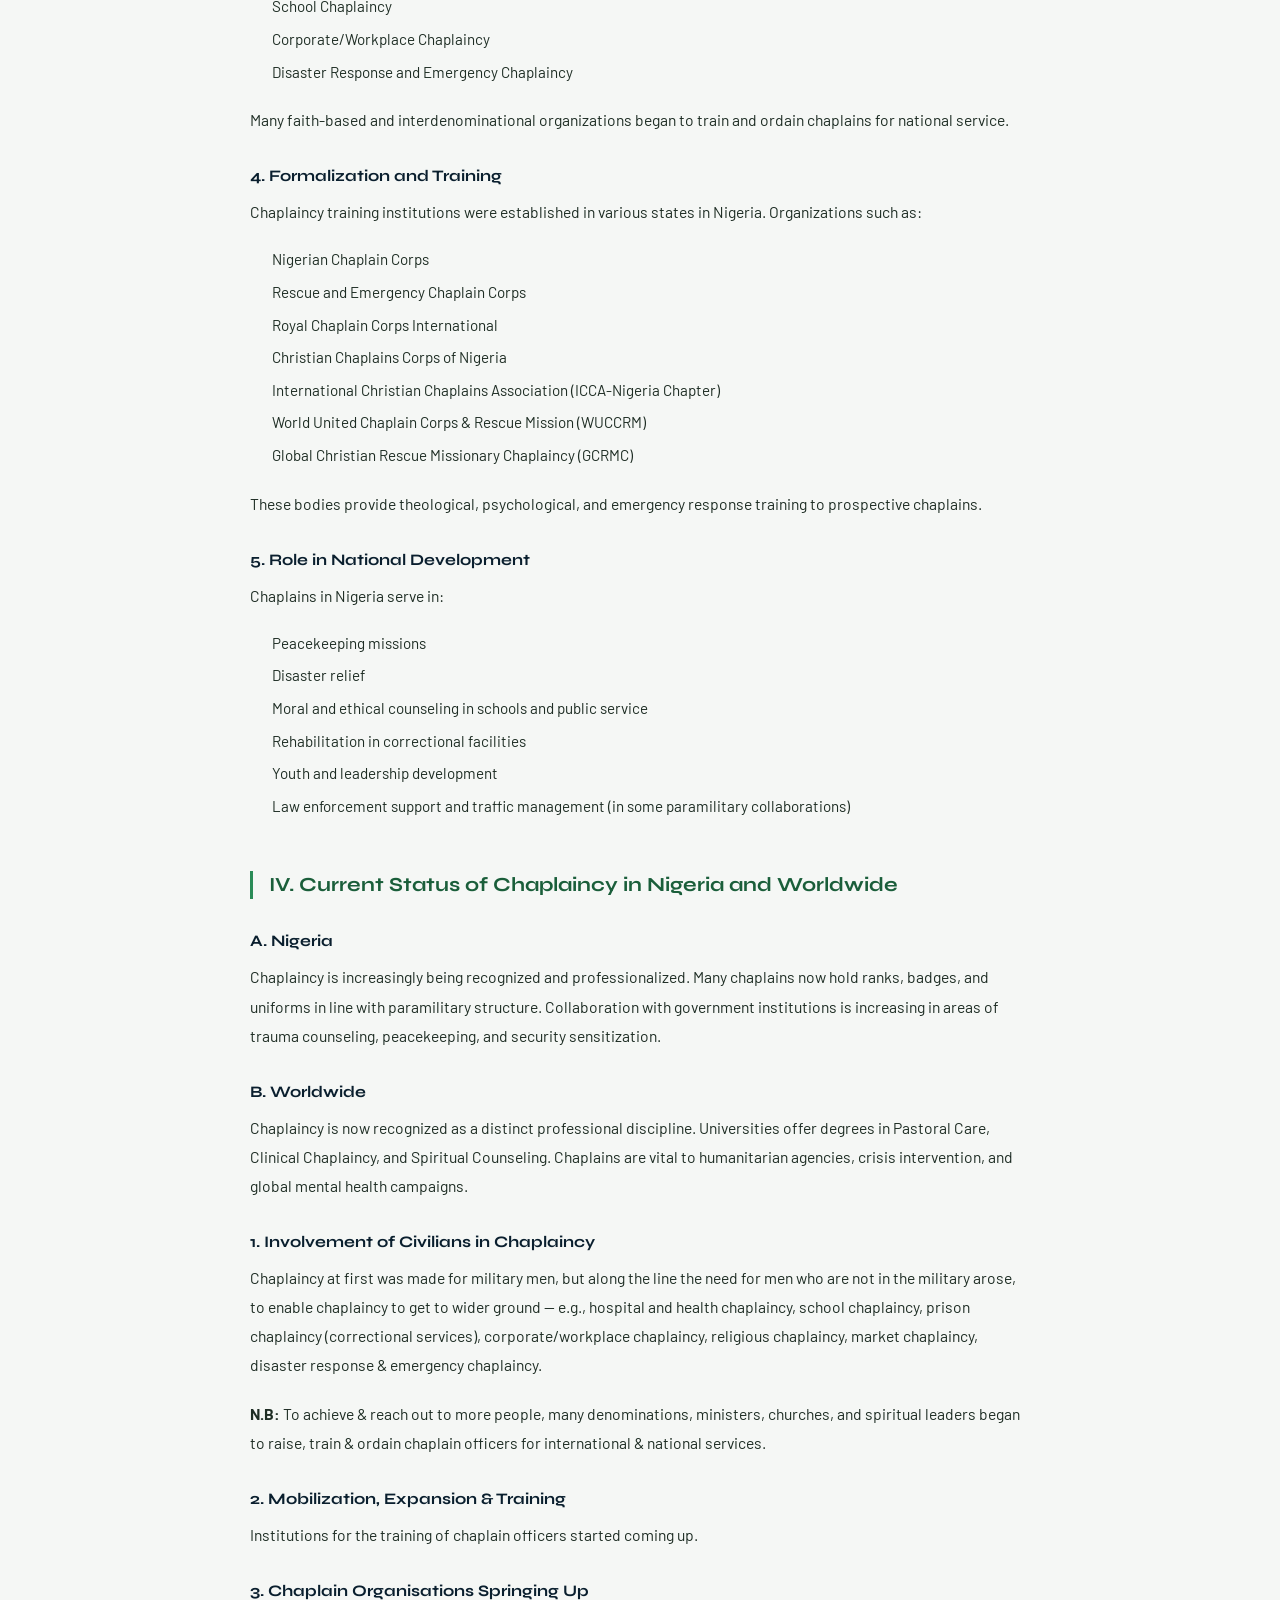
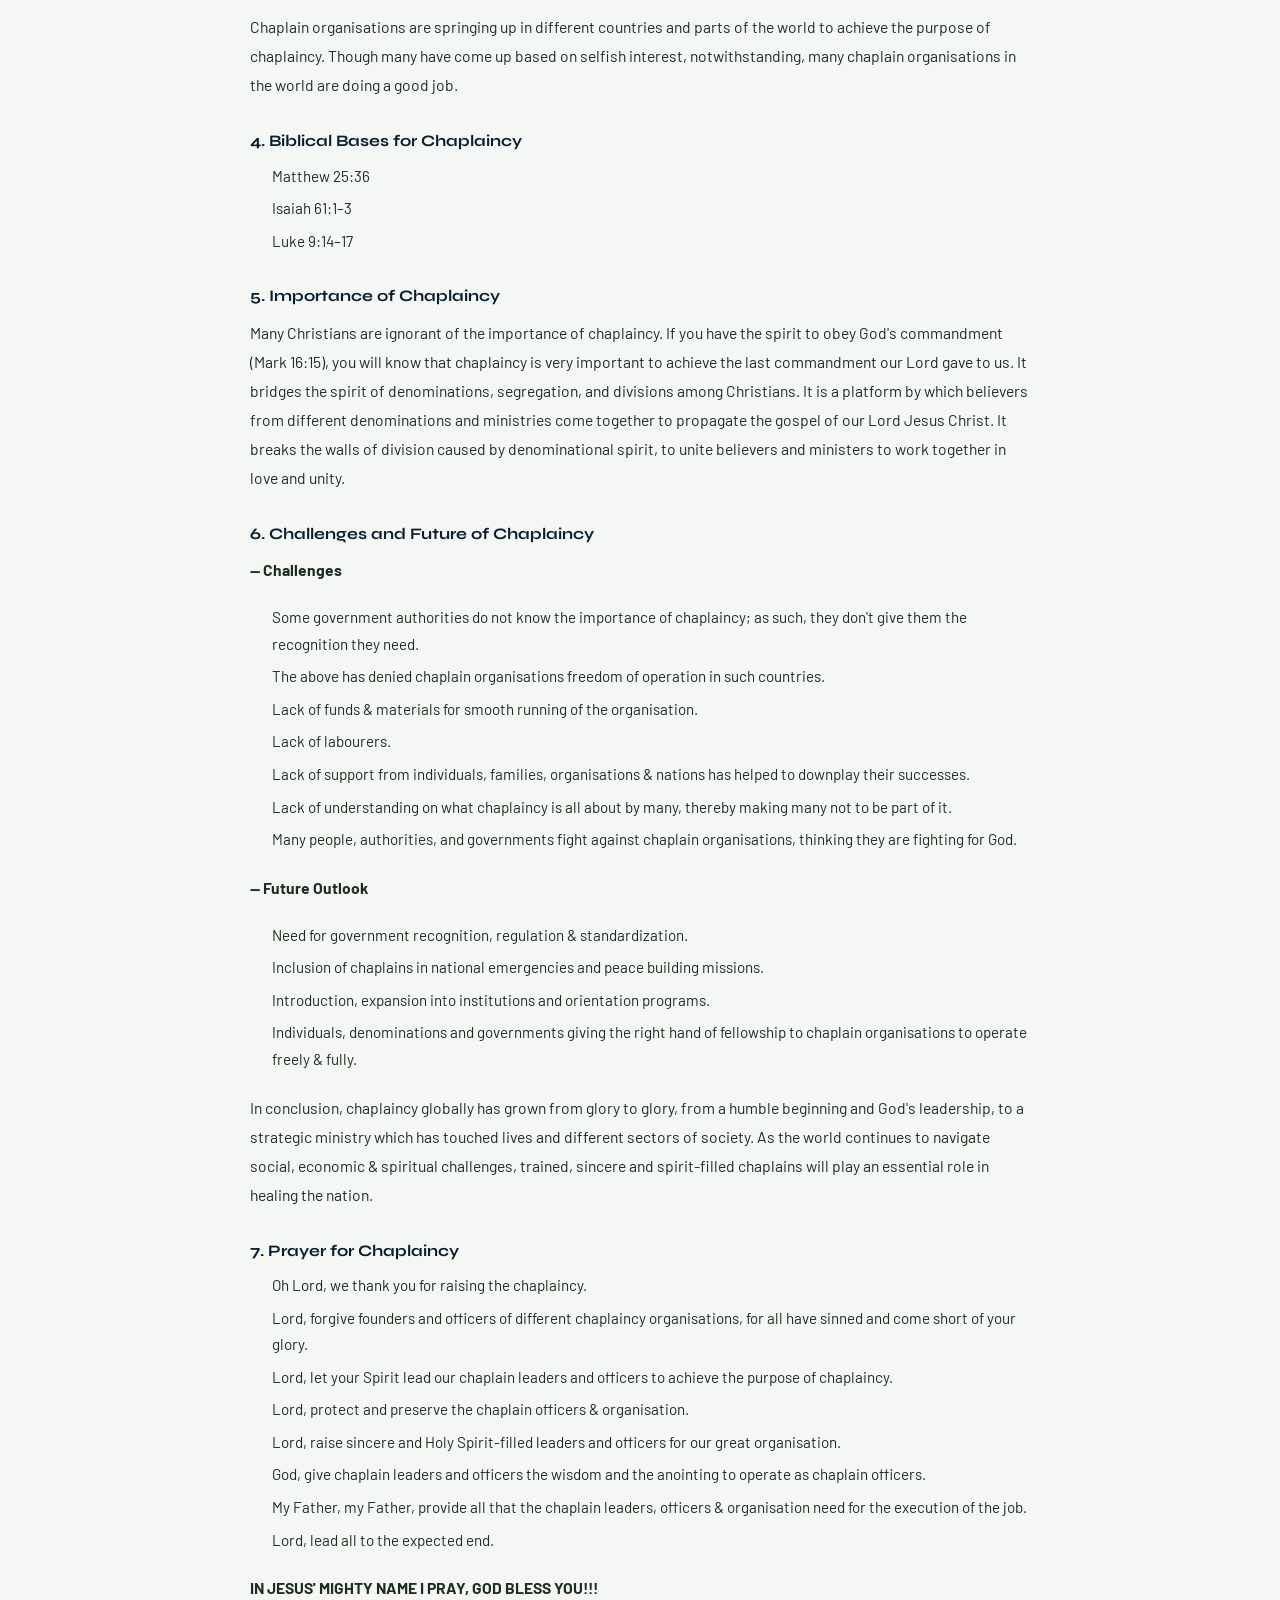
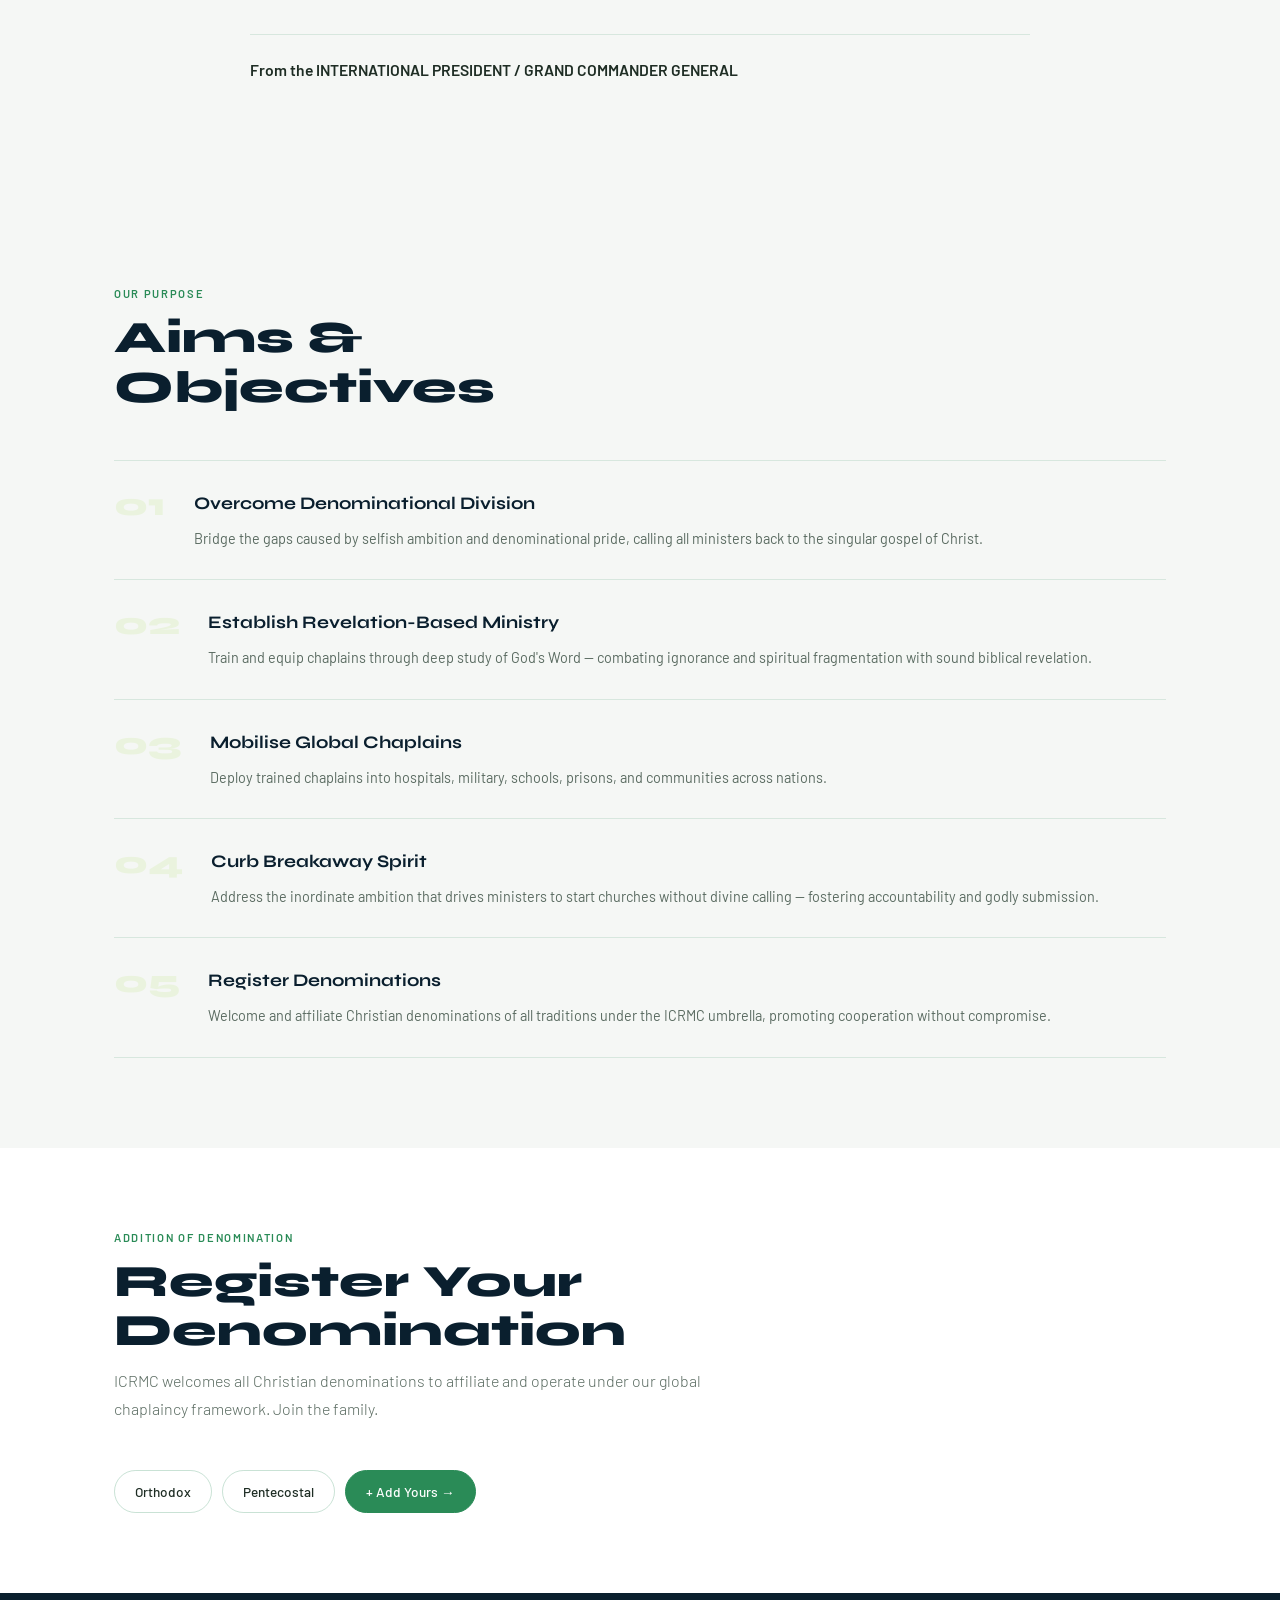
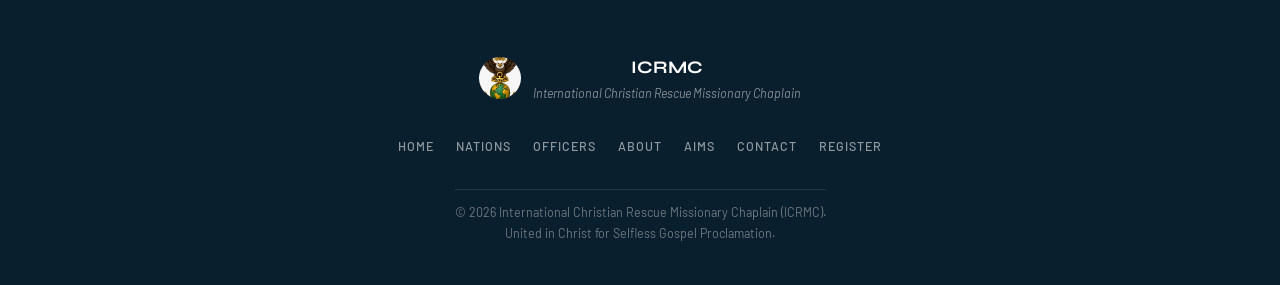
==== commit dfddbd05: "Update ICRMC mission statement on about page" ====
--- a/about.html
+++ b/about.html
@@ -66,7 +66,7 @@
         <div class="about-card">
           <div class="about-icon">✦</div>
           <h3>Our Mission</h3>
-          <p>ICRMC exists to rescue believers from the bondage of religious fragmentation, raising chaplains who proclaim the undivided gospel of Jesus Christ across every nation, institution, and social frontier.</p>
+          <p>ICRMC exists to rescue believers from the bondage and division caused by denomination, raising chaplains who proclaim the undivided gospel of Jesus Christ across every nation, institution, and social frontier.</p>
         </div>
         <div class="about-card">
           <div class="about-icon">◎</div>
--- a/assets/styles.css
+++ b/assets/styles.css
@@ -638,7 +638,7 @@
 
 .officers-grid {
   display: grid;
-  grid-template-columns: repeat(3, 1fr);
+  grid-template-columns: repeat(auto-fit, minmax(250px, 1fr));
   gap: 28px;
 }
 
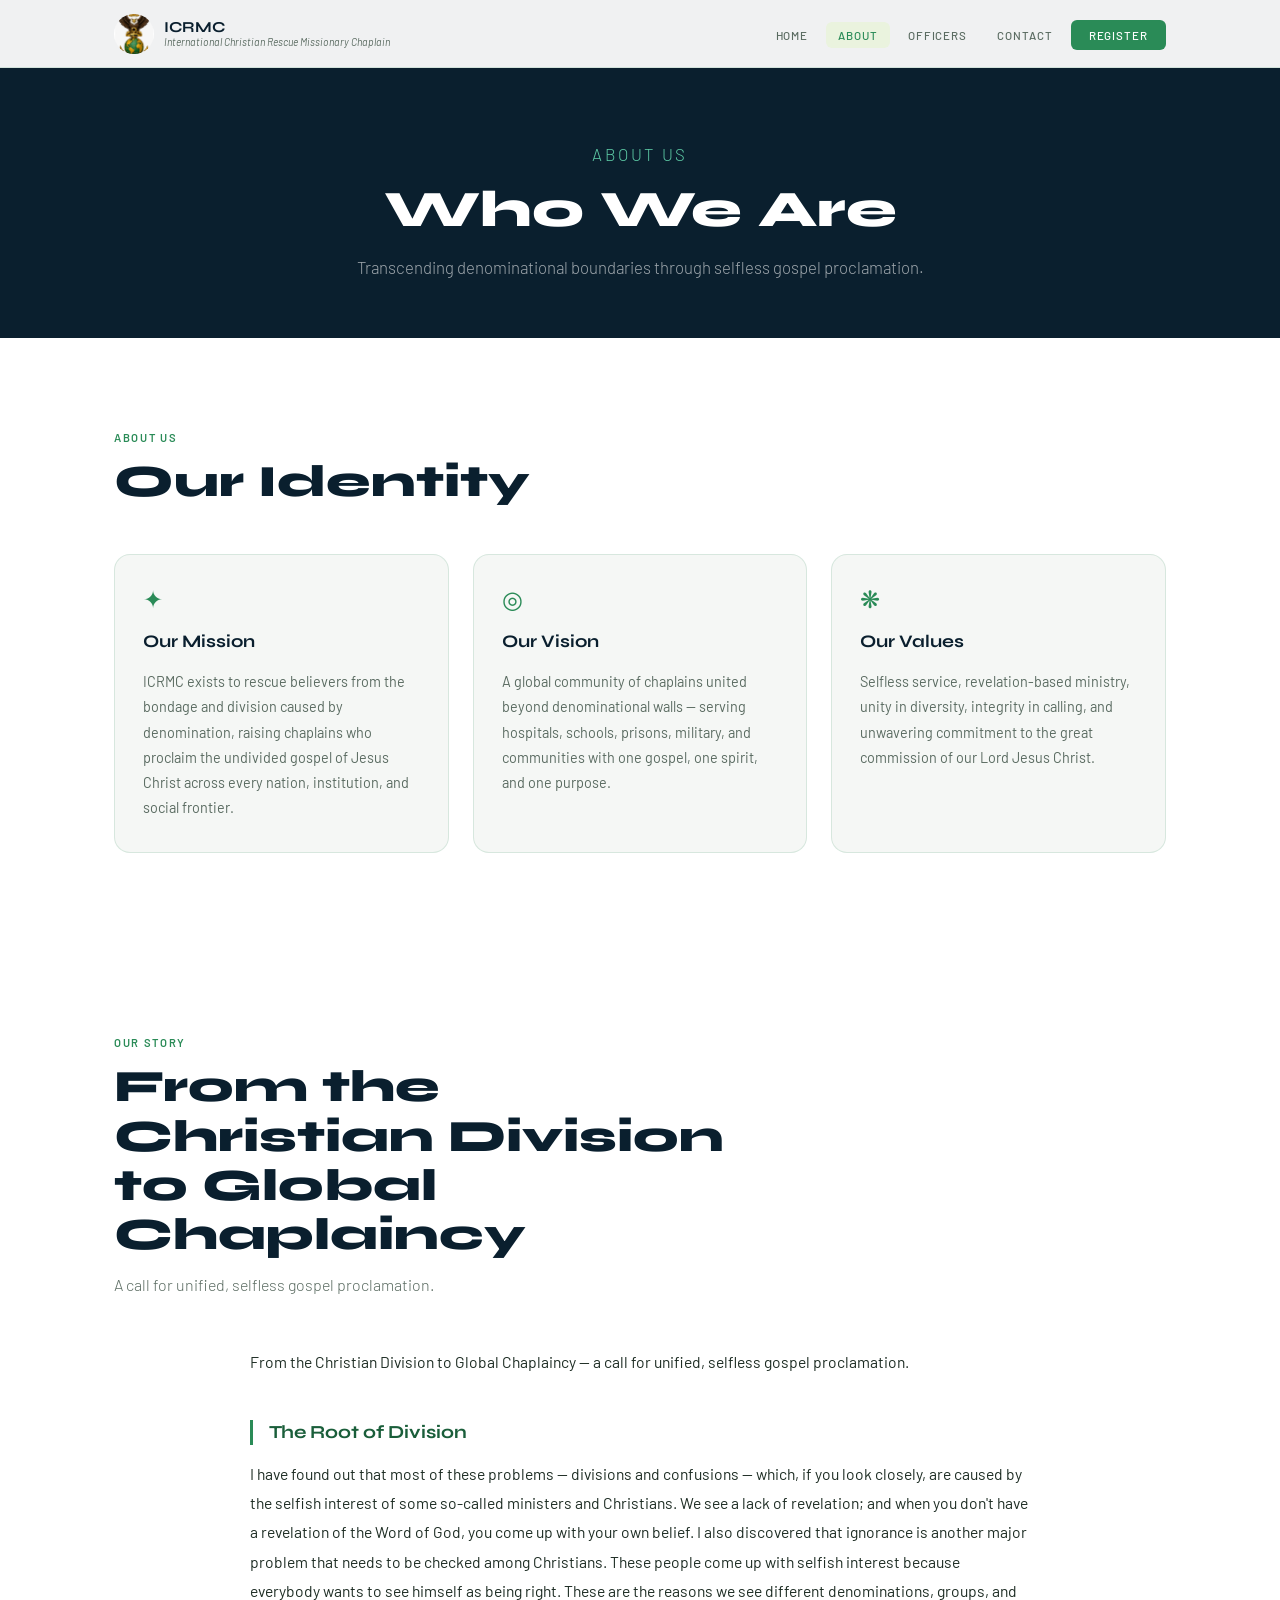
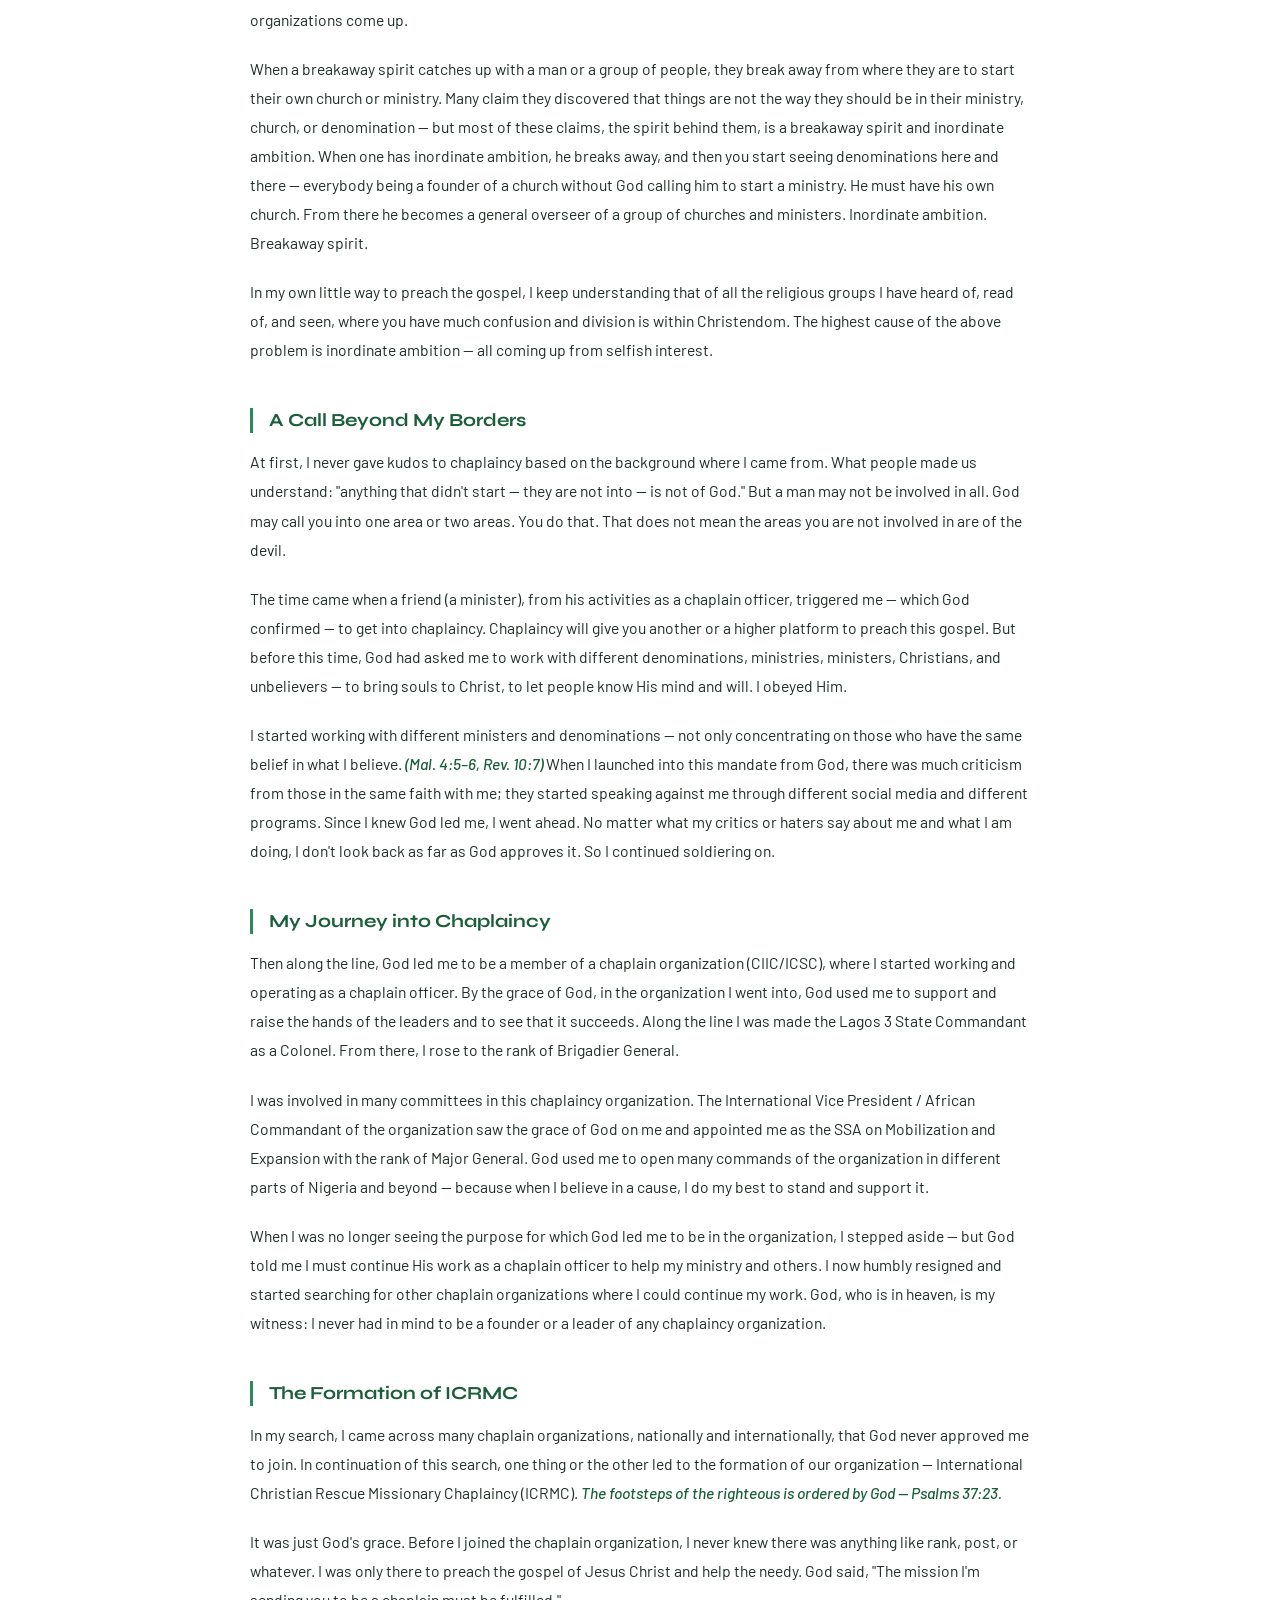
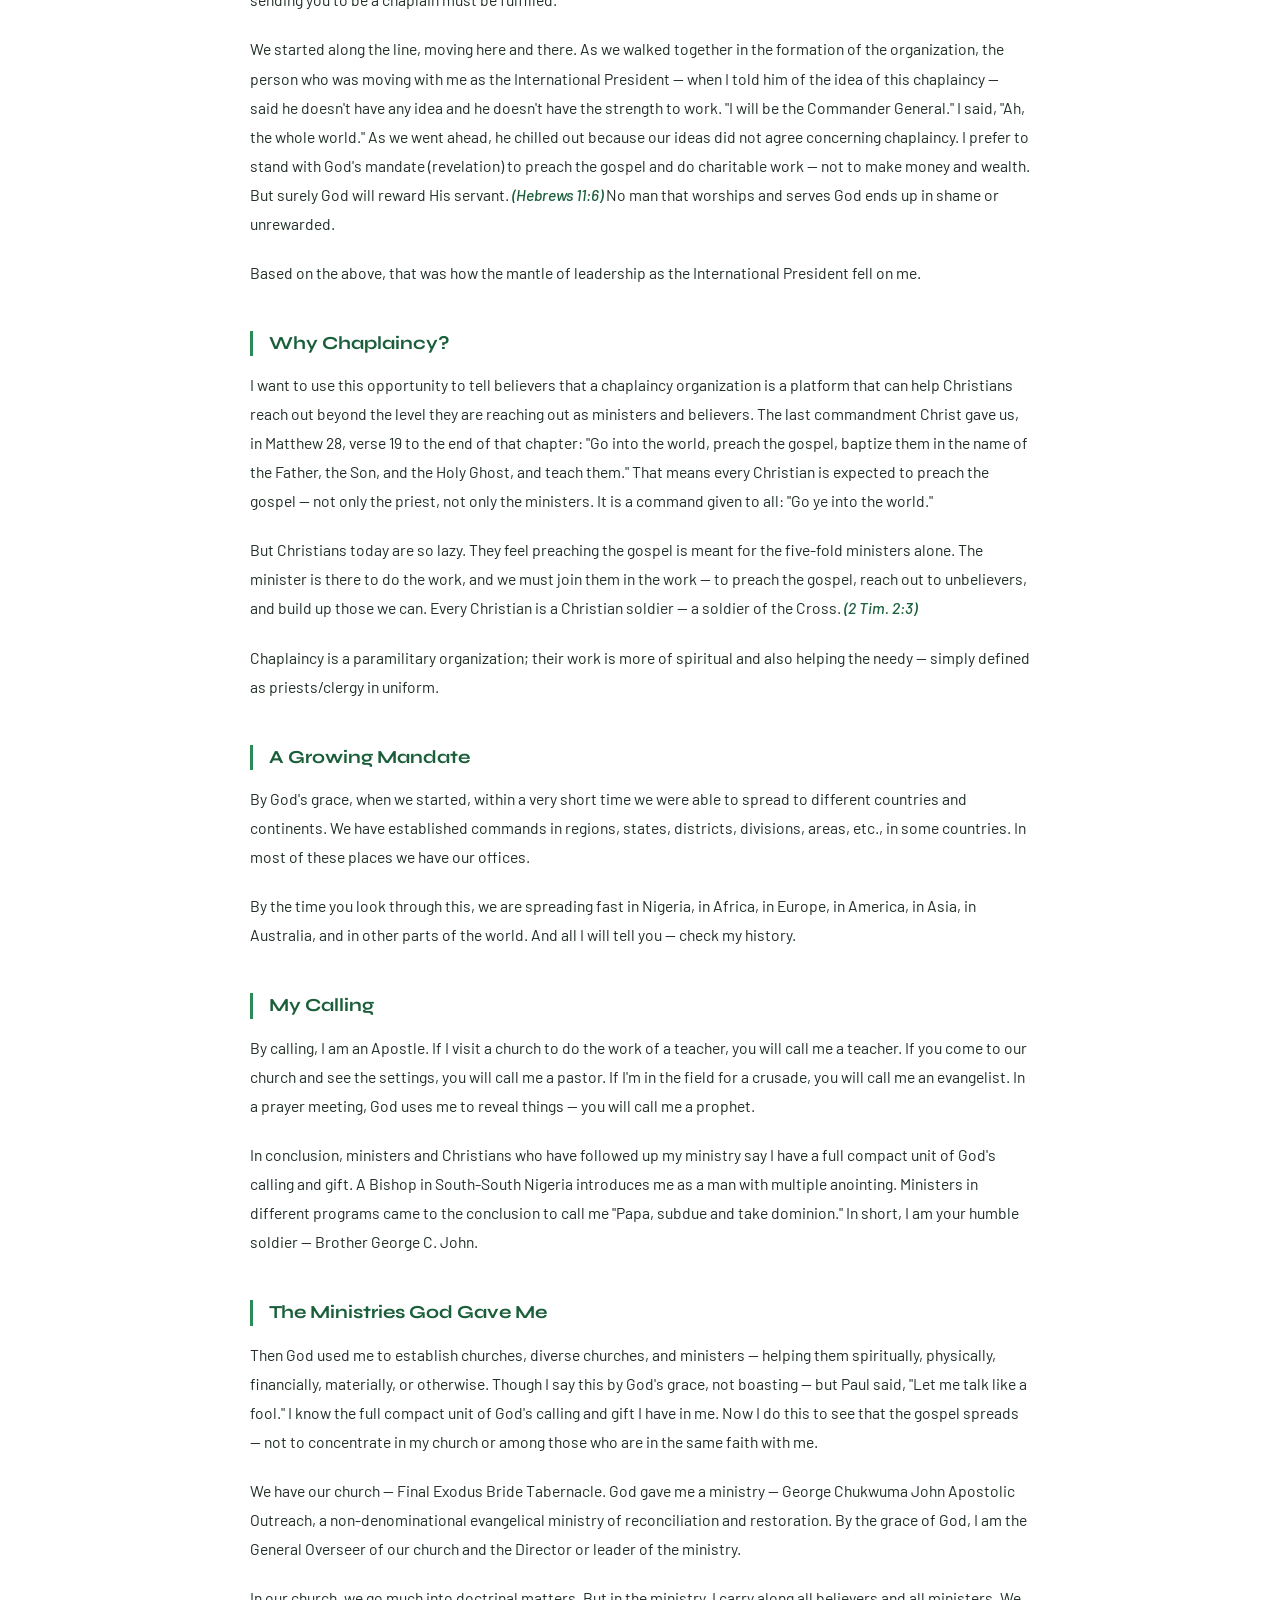
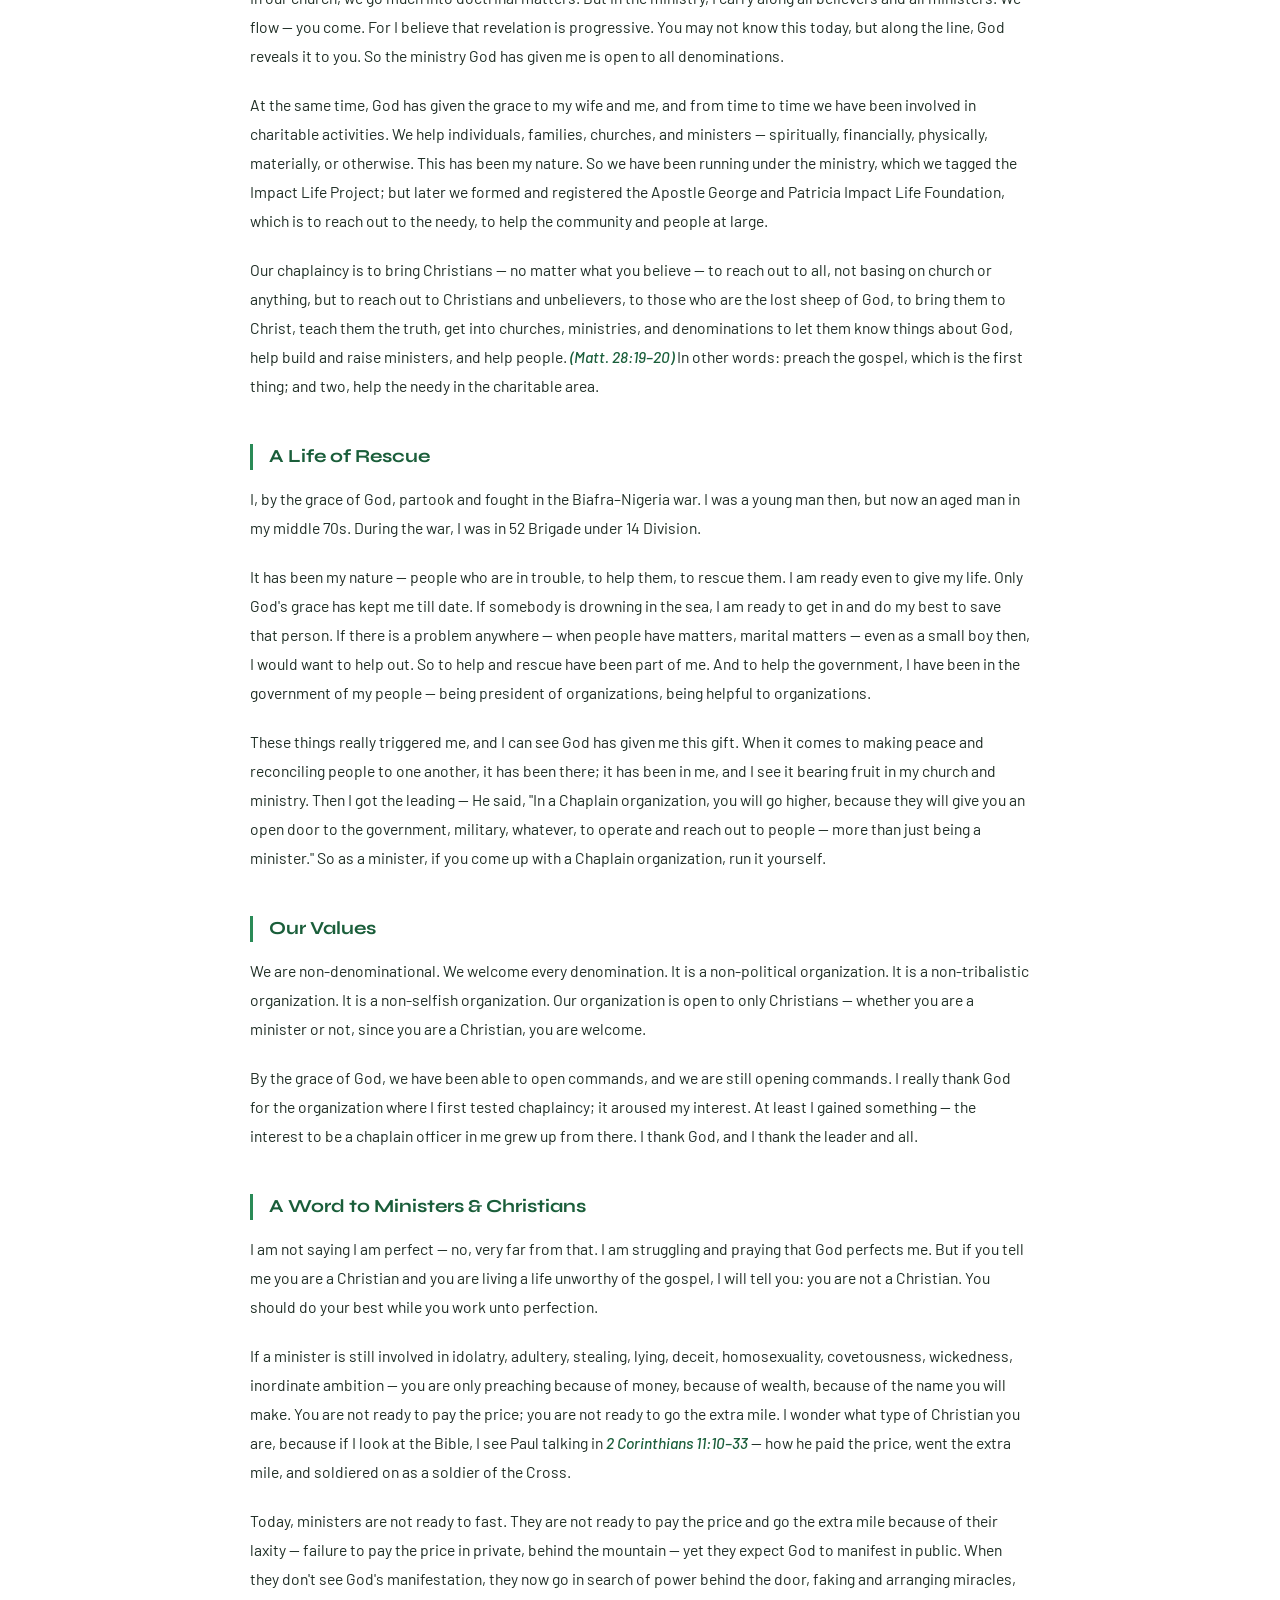
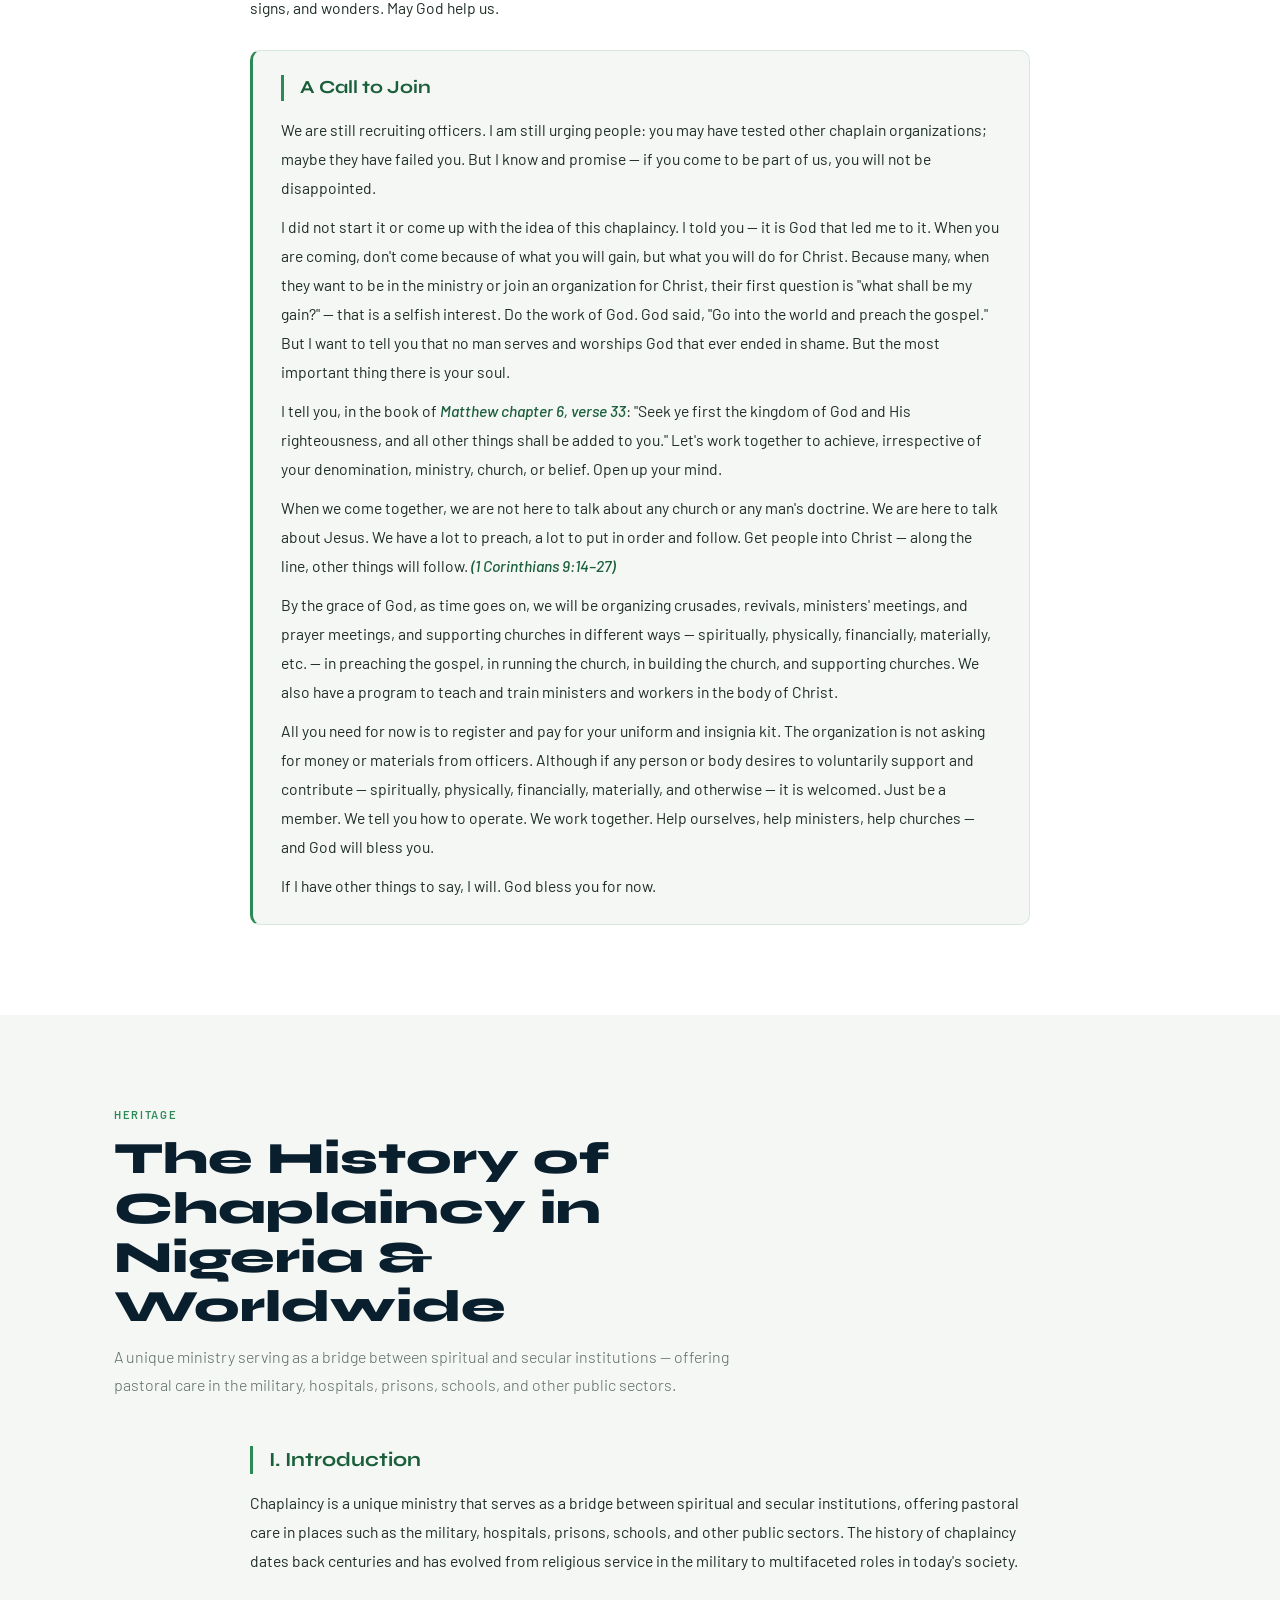
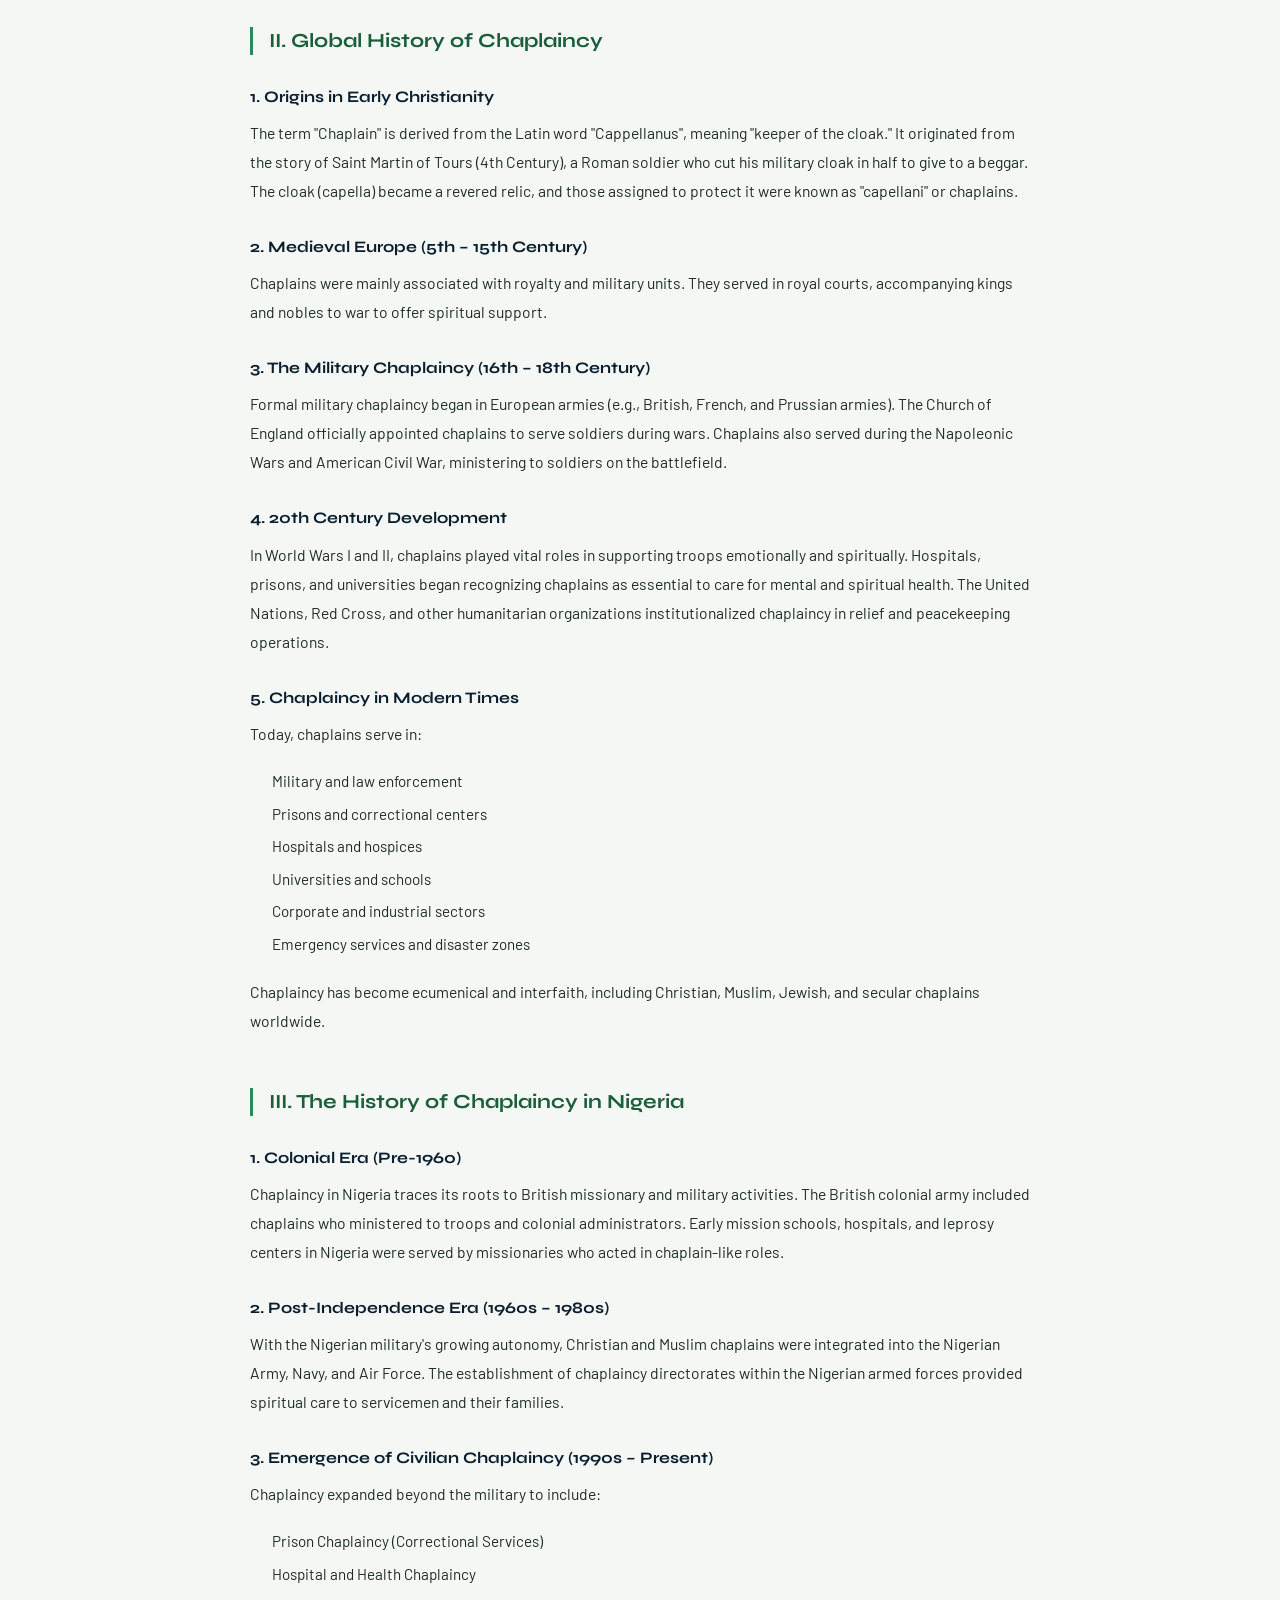
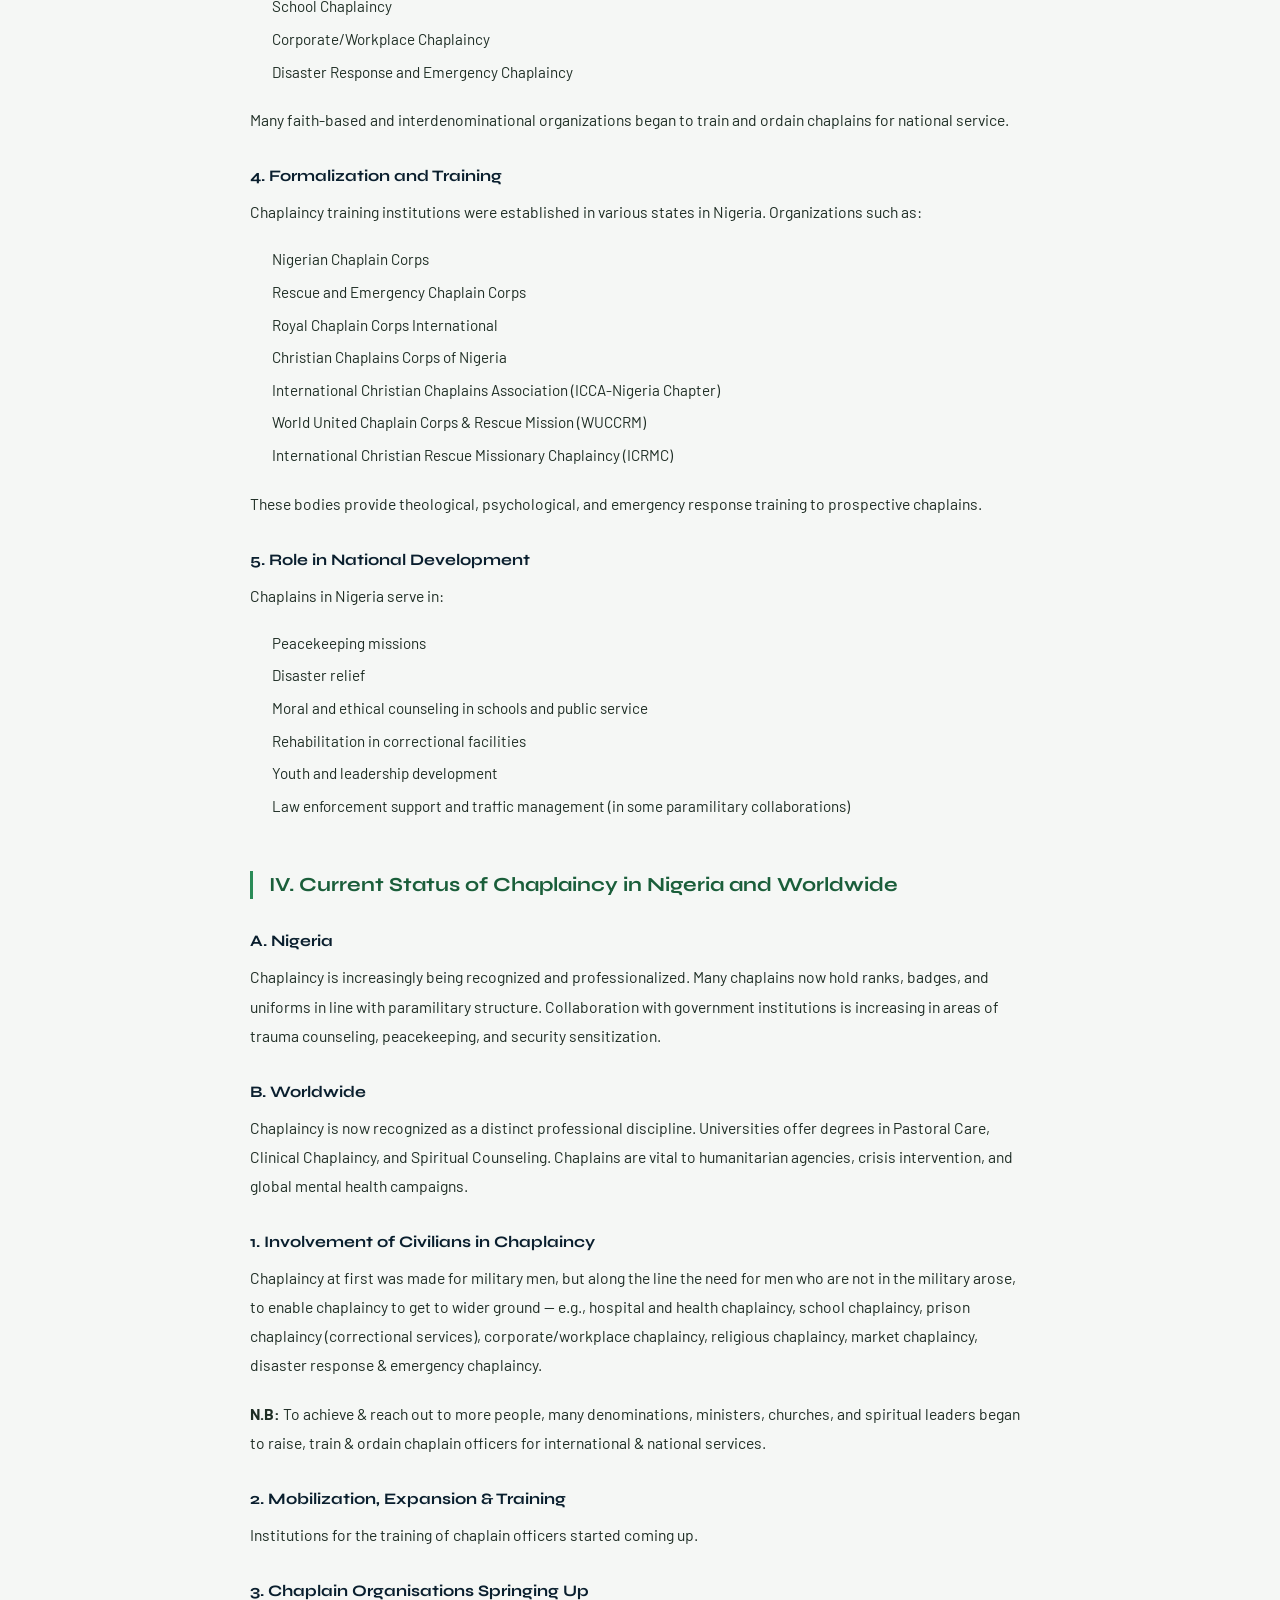
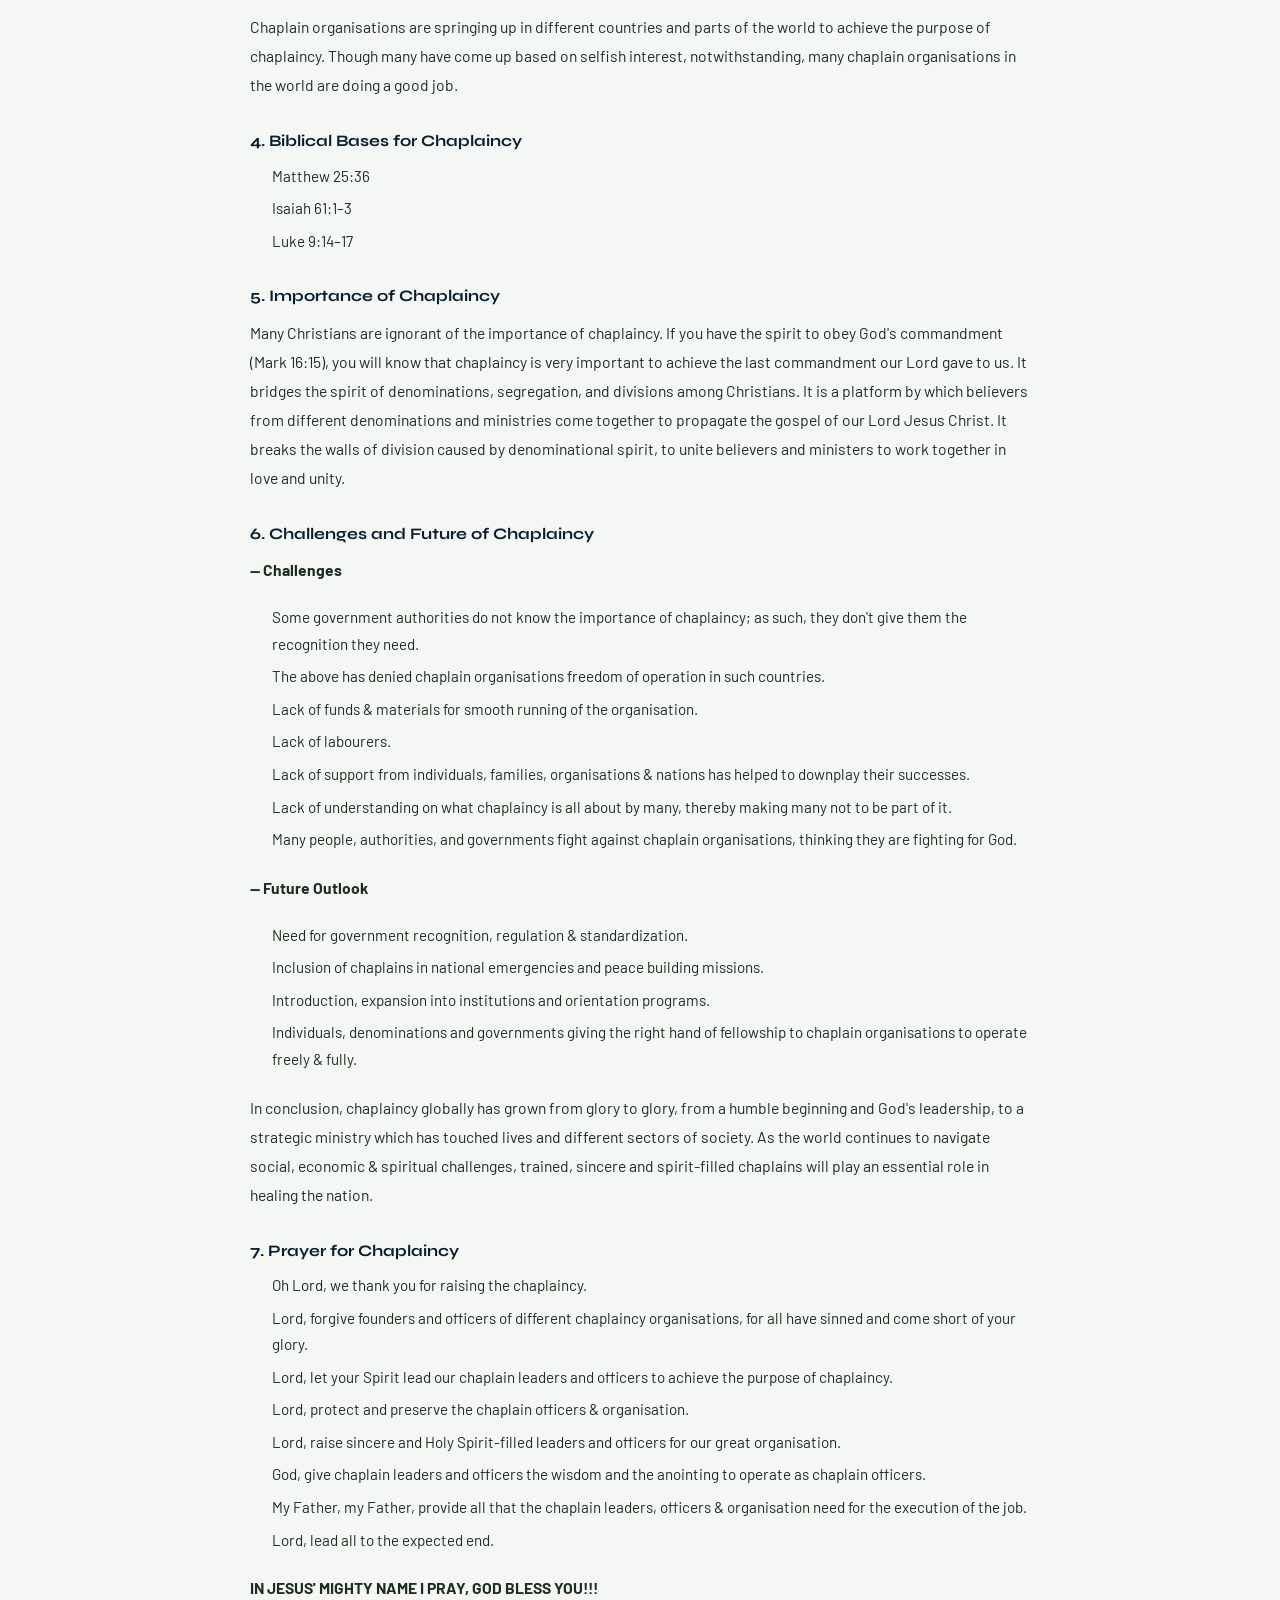
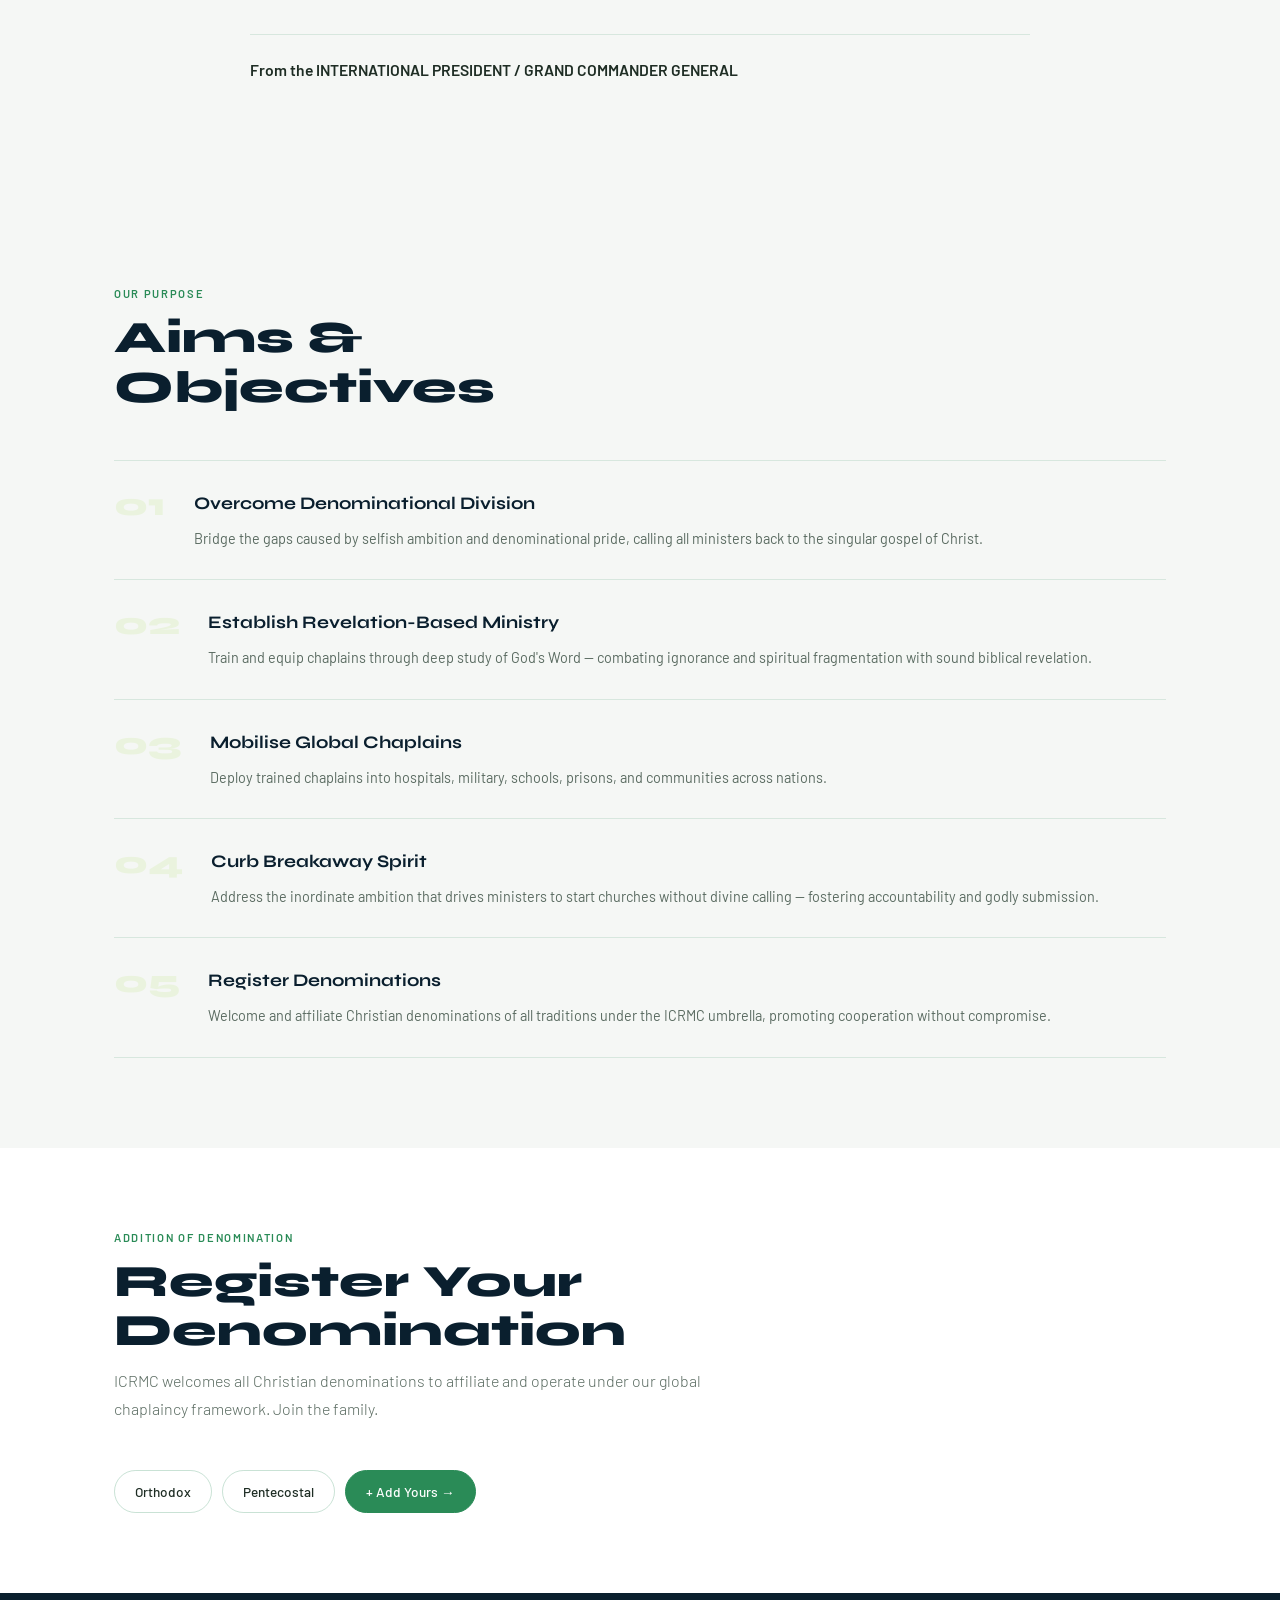
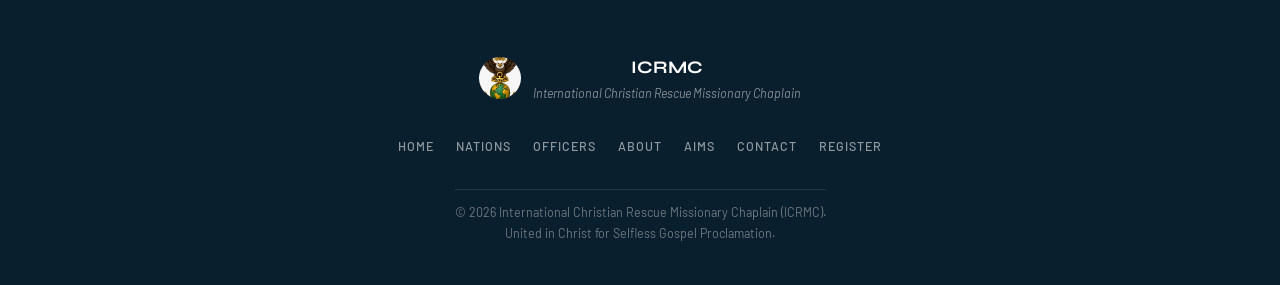
==== commit 2283b37c: "Rename GCRMC to ICRMC throughout about page" ====
--- a/about.html
+++ b/about.html
@@ -111,7 +111,7 @@
         <p>When I was no longer seeing the purpose for which God led me to be in the organization, I stepped aside — but God told me I must continue His work as a chaplain officer to help my ministry and others. I now humbly resigned and started searching for other chaplain organizations where I could continue my work. God, who is in heaven, is my witness: I never had in mind to be a founder or a leader of any chaplaincy organization.</p>
 
         <h3>The Formation of ICRMC</h3>
-        <p>In my search, I came across many chaplain organizations, nationally and internationally, that God never approved me to join. In continuation of this search, one thing or the other led to the formation of our organization — Global Christian Rescue Missionary Chaplaincy. <span class="story-verses">The footsteps of the righteous is ordered by God — Psalms 37:23.</span></p>
+        <p>In my search, I came across many chaplain organizations, nationally and internationally, that God never approved me to join. In continuation of this search, one thing or the other led to the formation of our organization — International Christian Rescue Missionary Chaplaincy (ICRMC). <span class="story-verses">The footsteps of the righteous is ordered by God — Psalms 37:23.</span></p>
         <p>It was just God's grace. Before I joined the chaplain organization, I never knew there was anything like rank, post, or whatever. I was only there to preach the gospel of Jesus Christ and help the needy. God said, "The mission I'm sending you to be a chaplain must be fulfilled."</p>
         <p>We started along the line, moving here and there. As we walked together in the formation of the organization, the person who was moving with me as the International President — when I told him of the idea of this chaplaincy — said he doesn't have any idea and he doesn't have the strength to work. "I will be the Commander General." I said, "Ah, the whole world." As we went ahead, he chilled out because our ideas did not agree concerning chaplaincy. I prefer to stand with God's mandate (revelation) to preach the gospel and do charitable work — not to make money and wealth. But surely God will reward His servant. <span class="story-verses">(Hebrews 11:6)</span> No man that worships and serves God ends up in shame or unrewarded.</p>
         <p>Based on the above, that was how the mantle of leadership as the International President fell on me.</p>
@@ -233,7 +233,7 @@
           <li>Christian Chaplains Corps of Nigeria</li>
           <li>International Christian Chaplains Association (ICCA-Nigeria Chapter)</li>
           <li>World United Chaplain Corps &amp; Rescue Mission (WUCCRM)</li>
-          <li>Global Christian Rescue Missionary Chaplaincy (GCRMC)</li>
+          <li>International Christian Rescue Missionary Chaplaincy (ICRMC)</li>
         </ul>
         <p>These bodies provide theological, psychological, and emergency response training to prospective chaplains.</p>
 
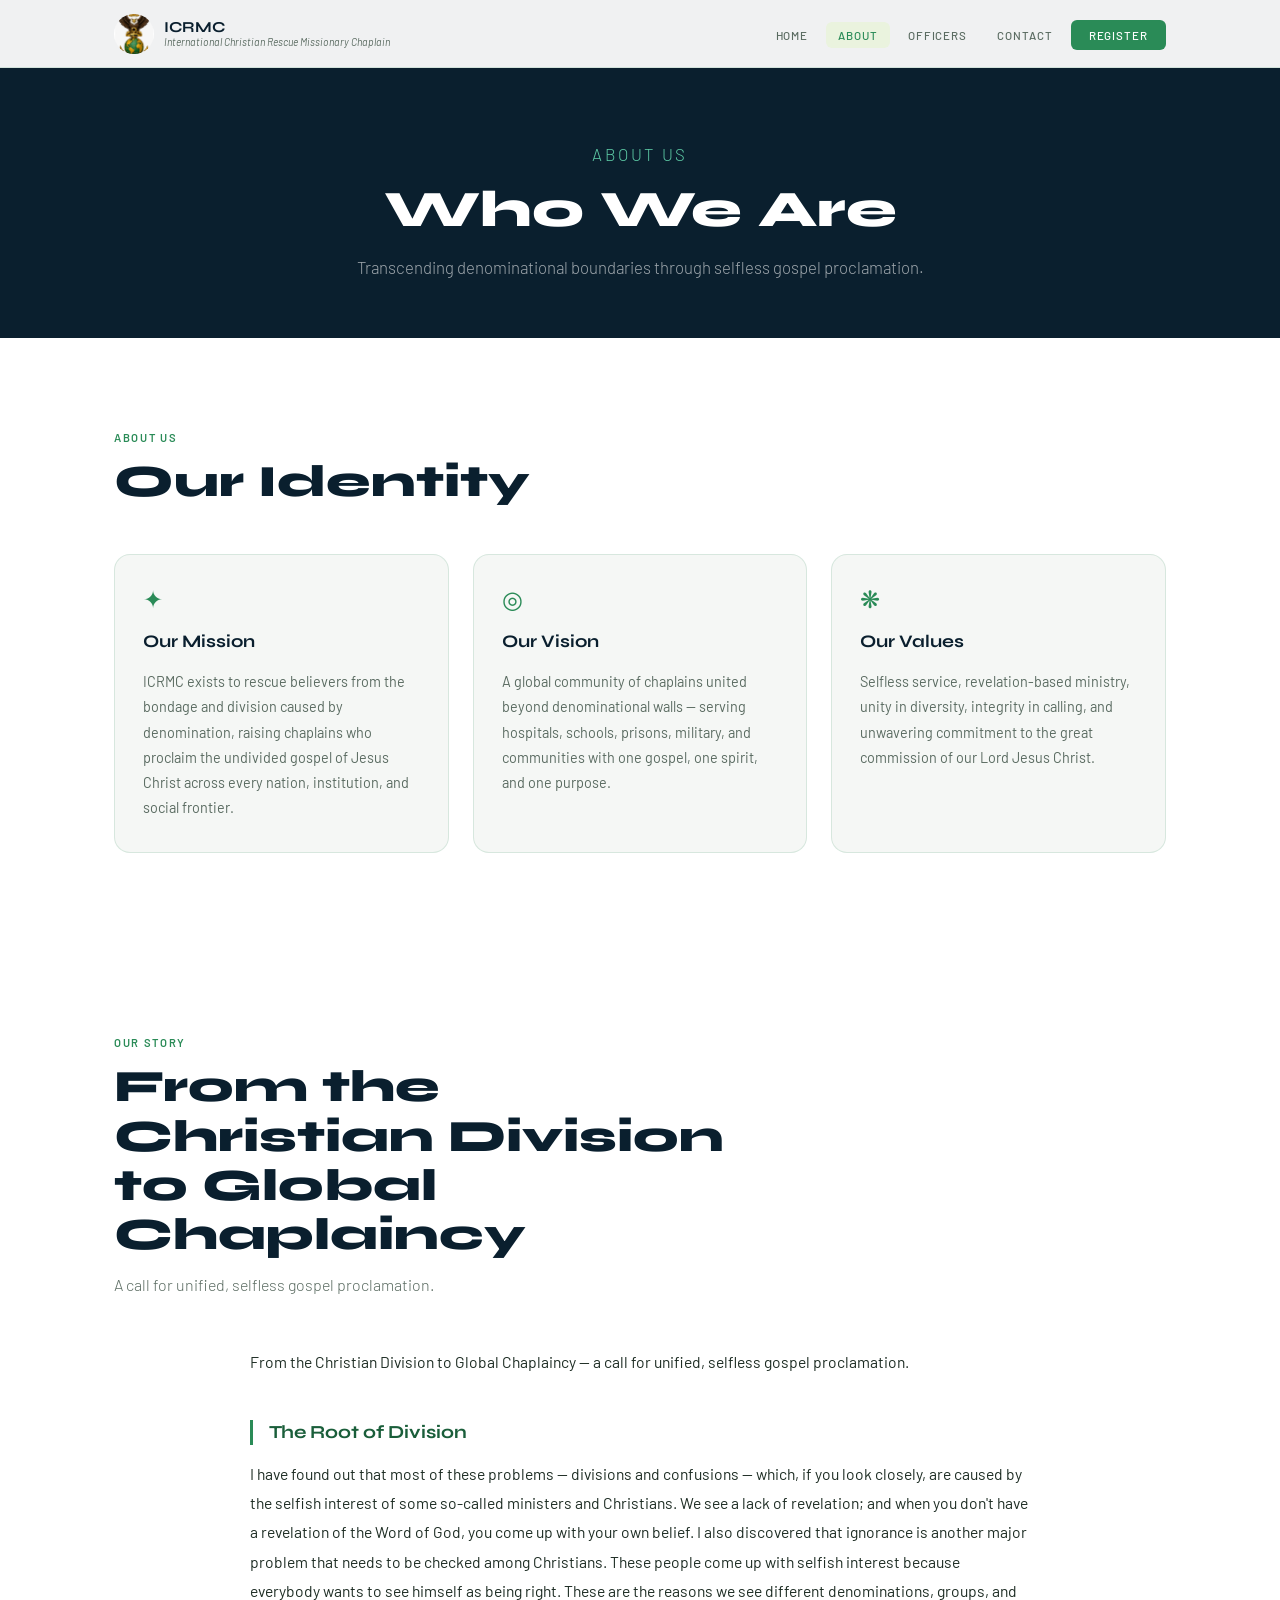
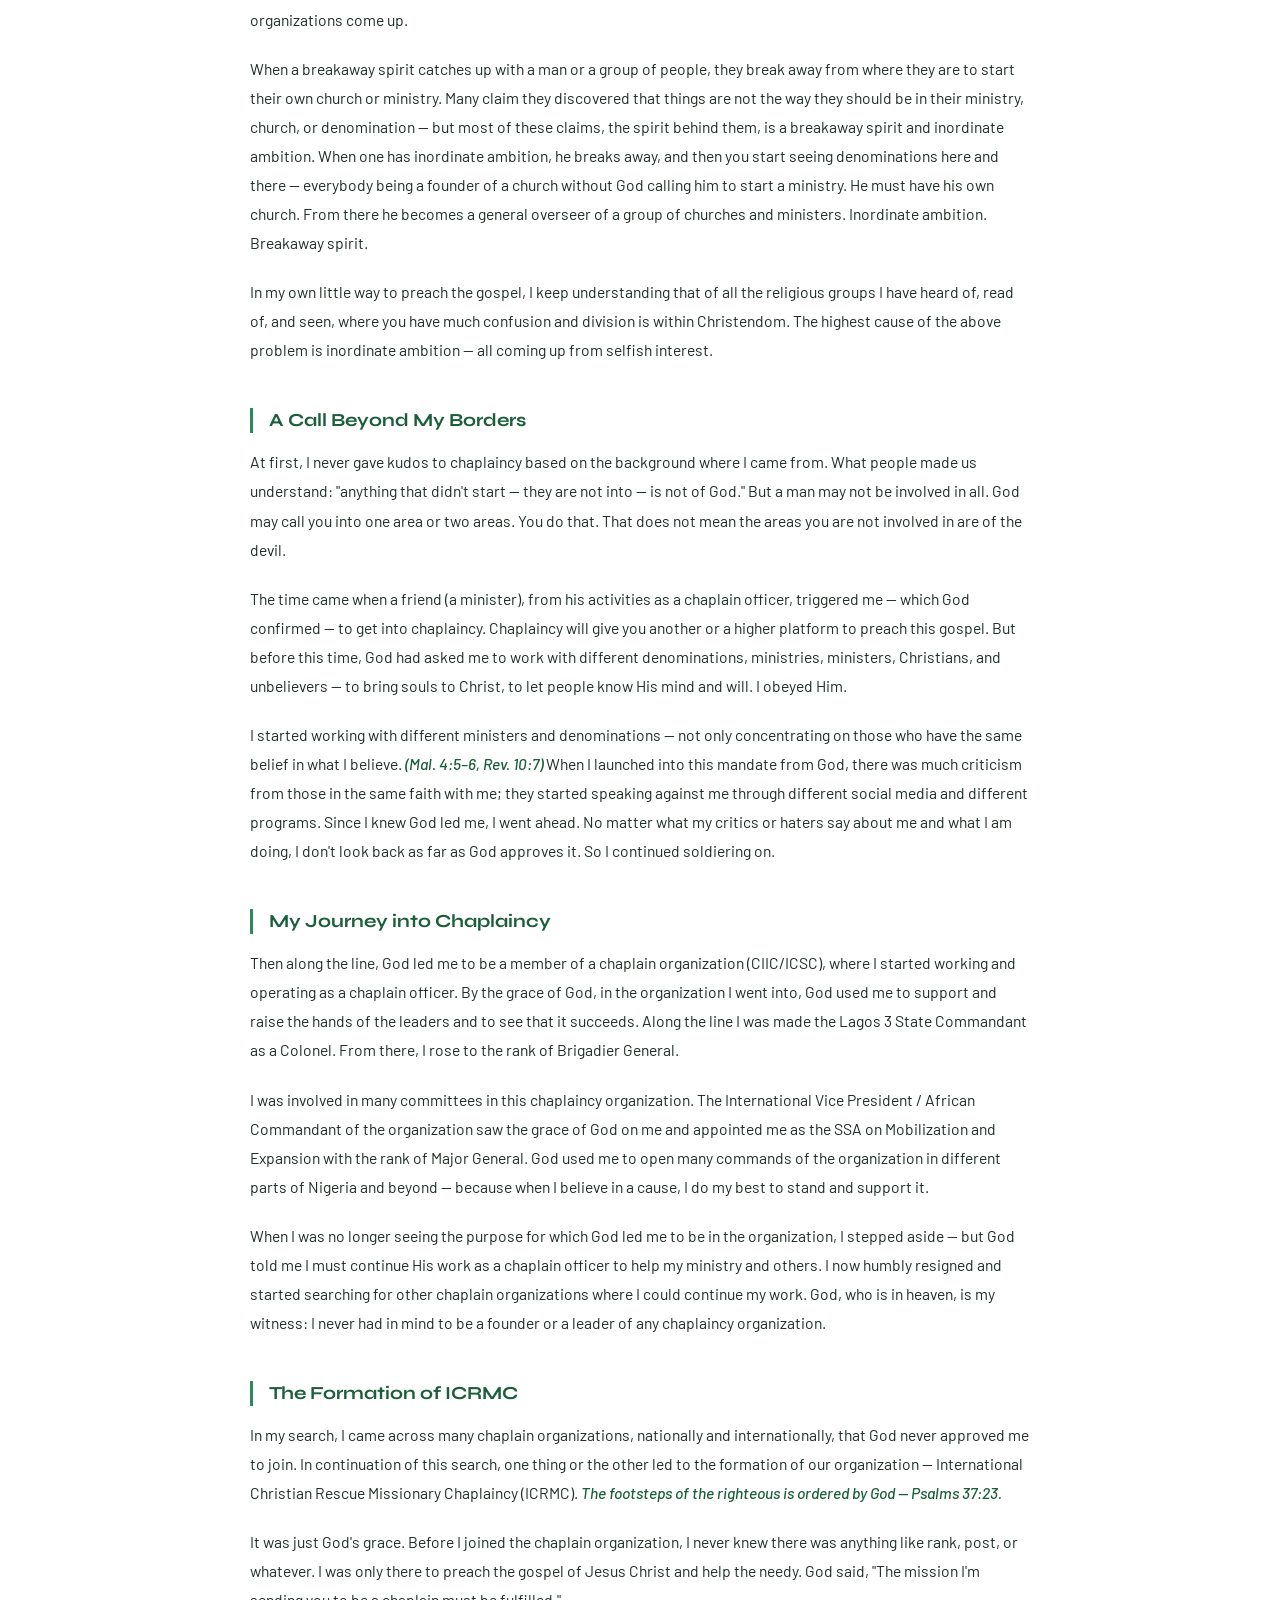
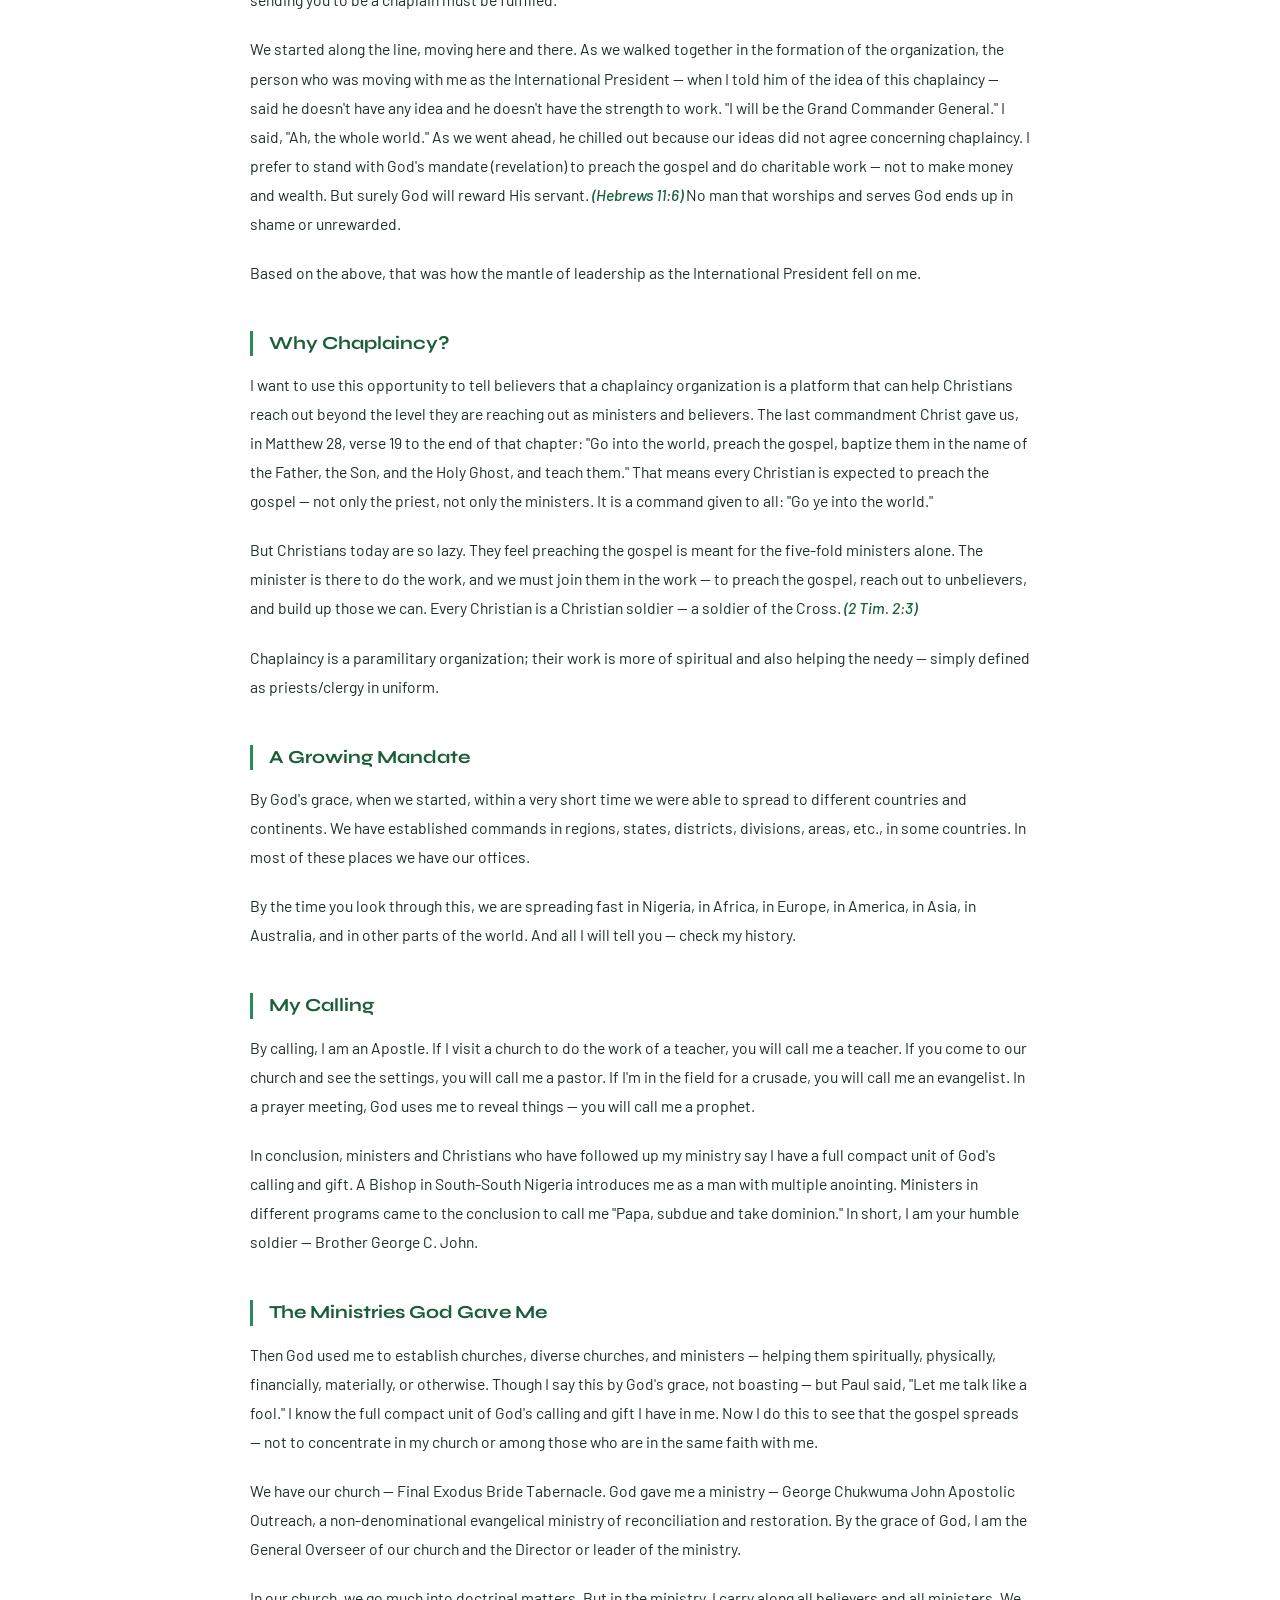
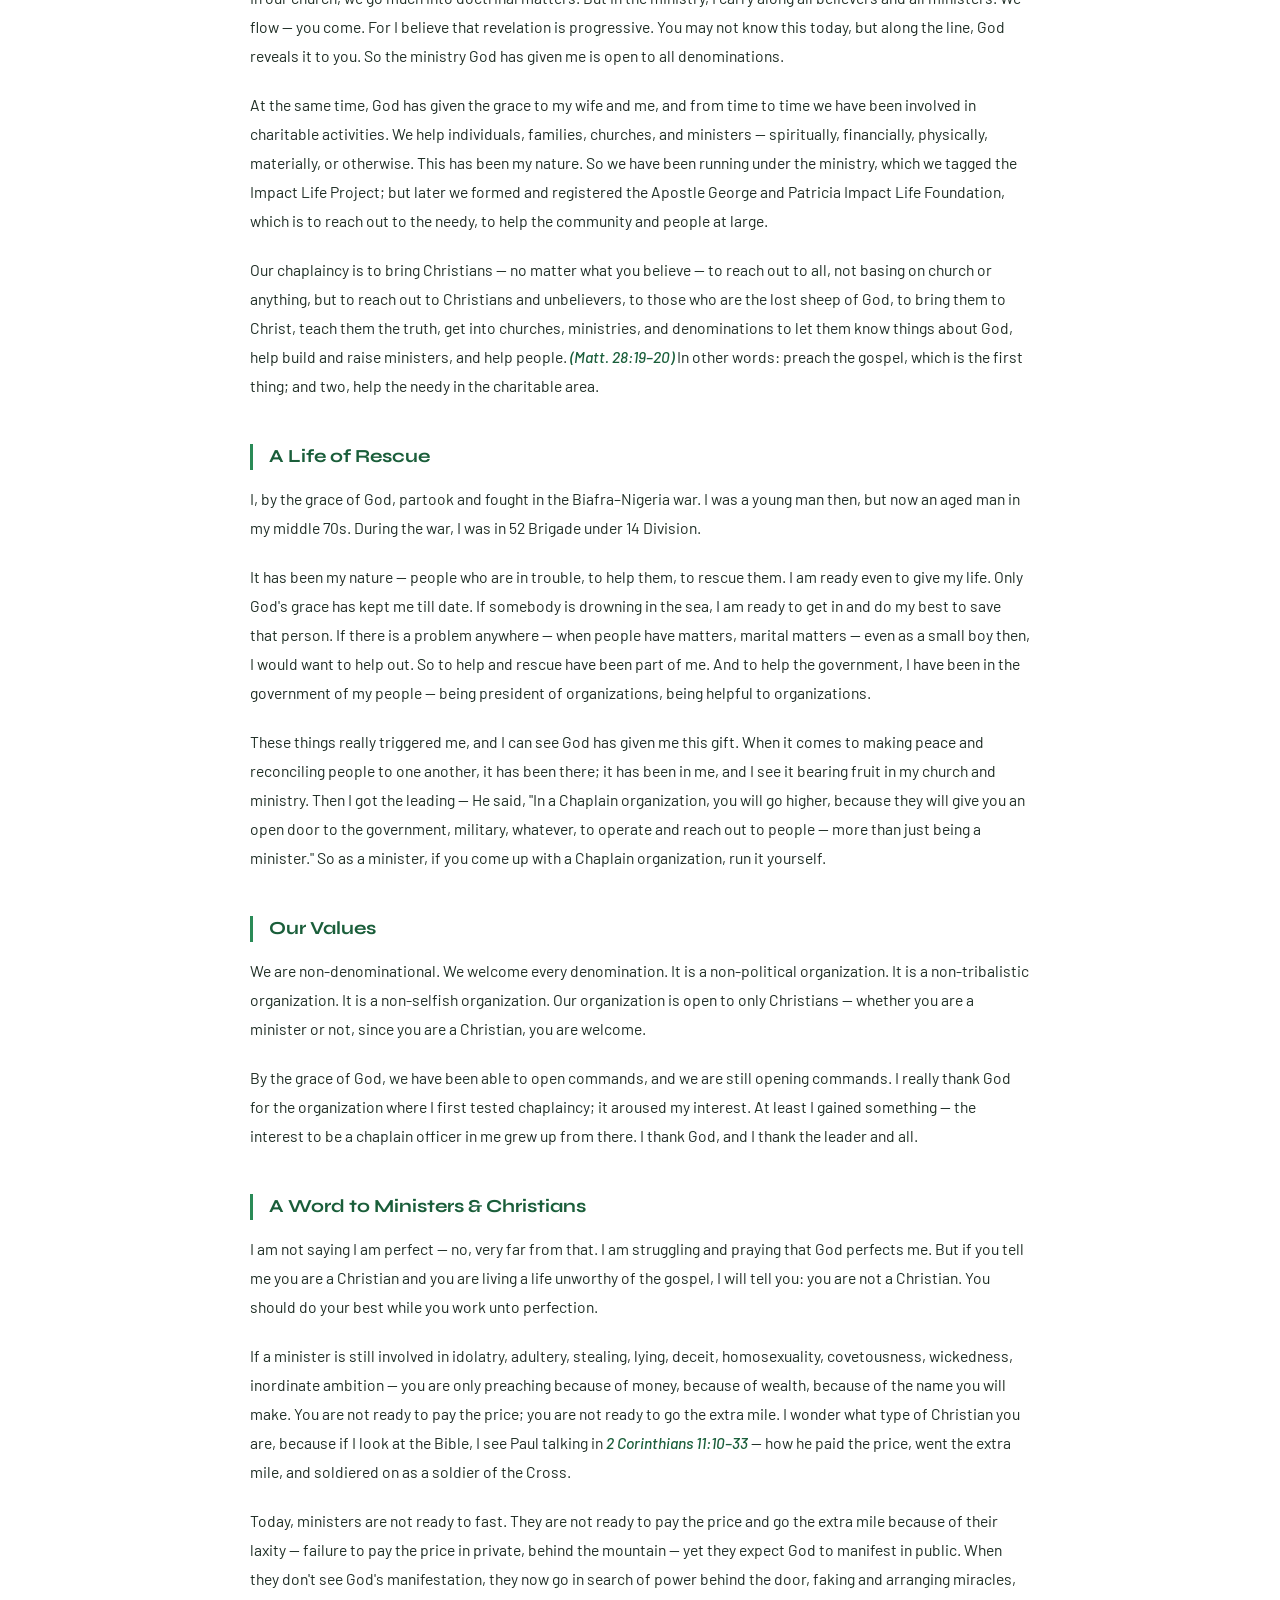
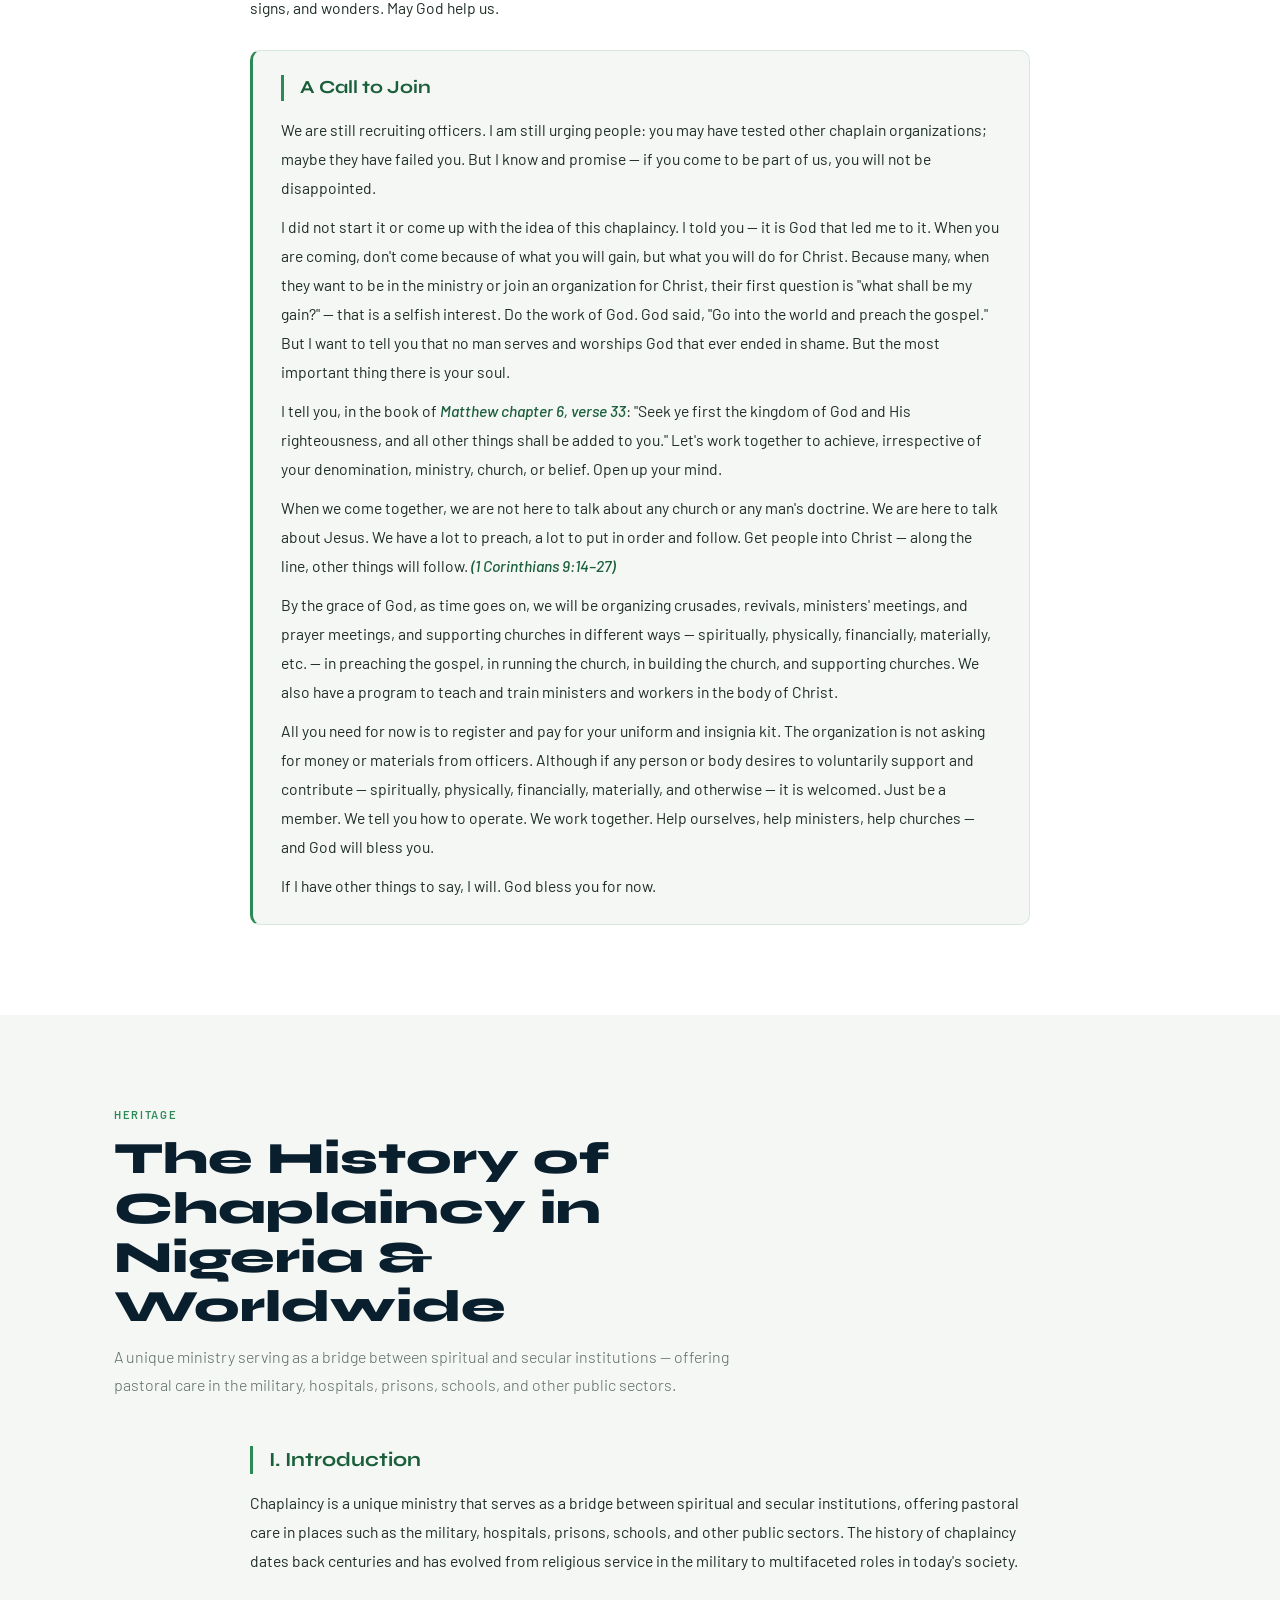
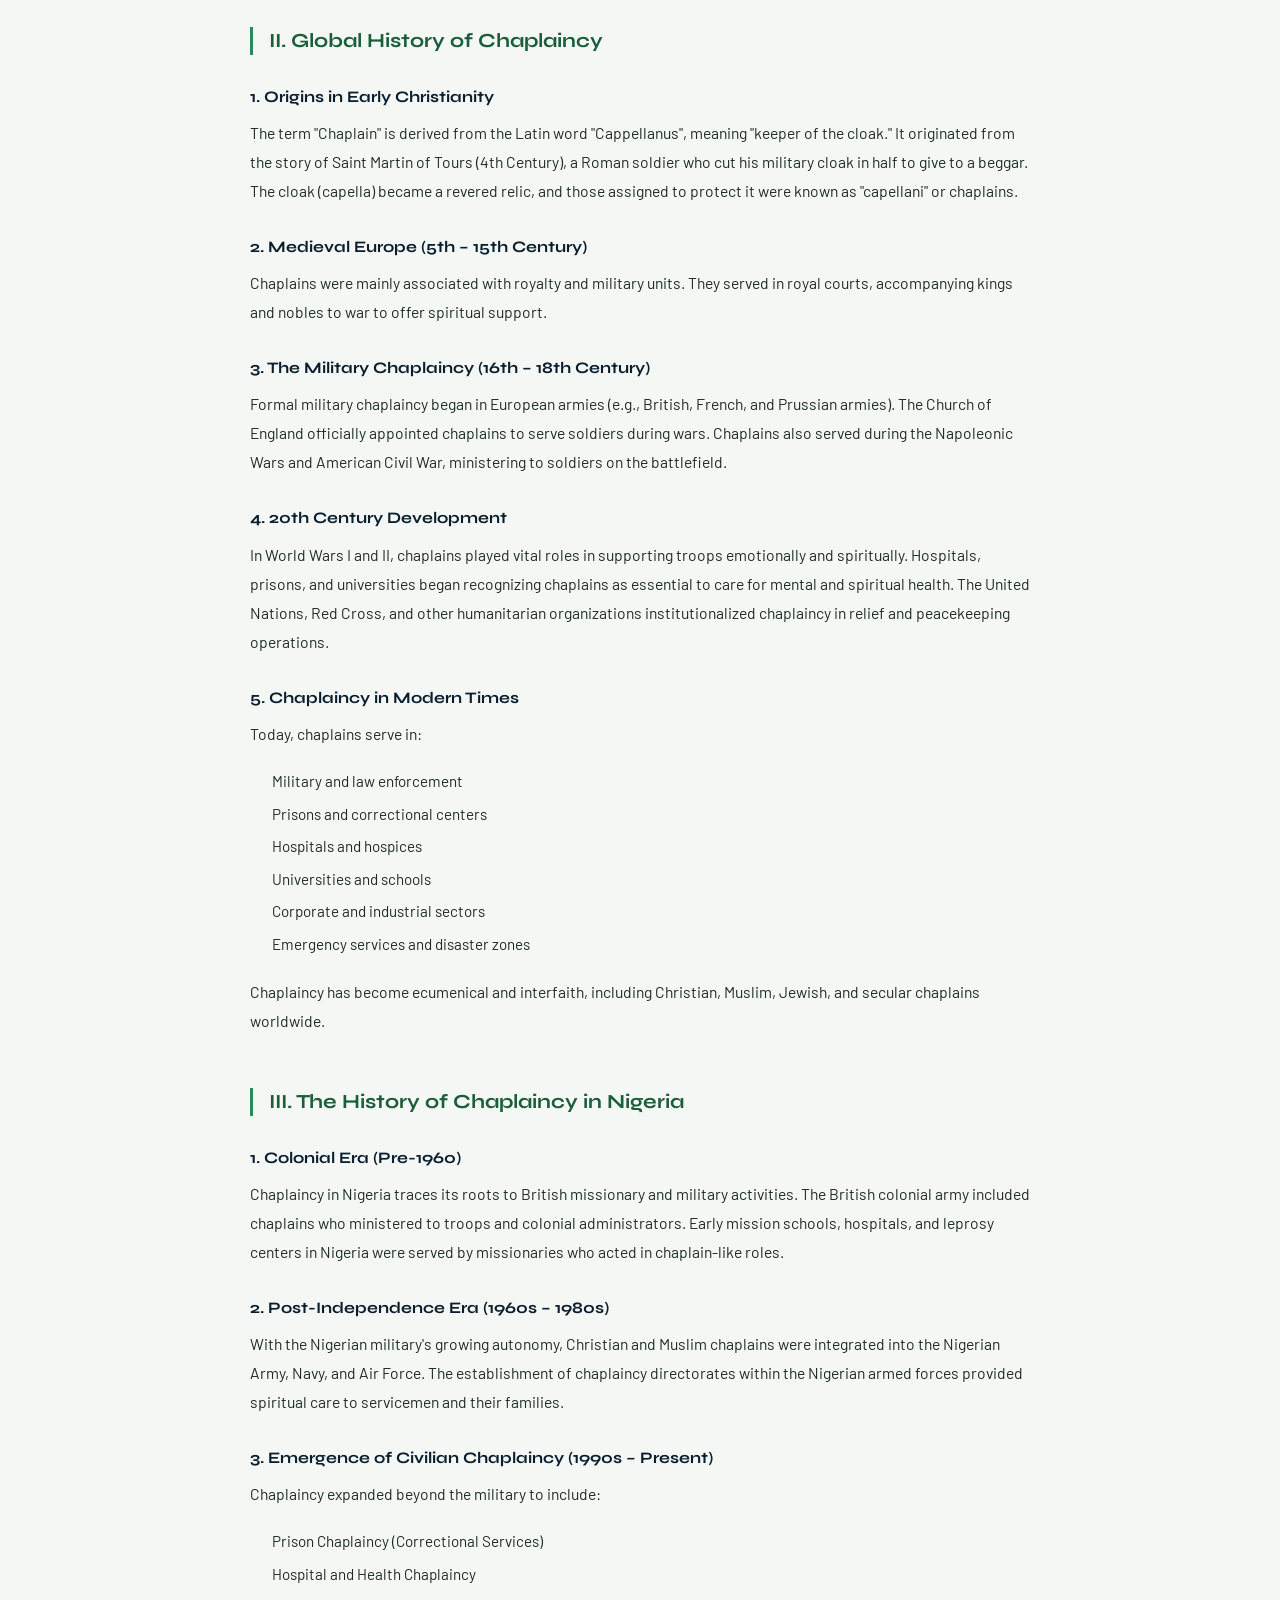
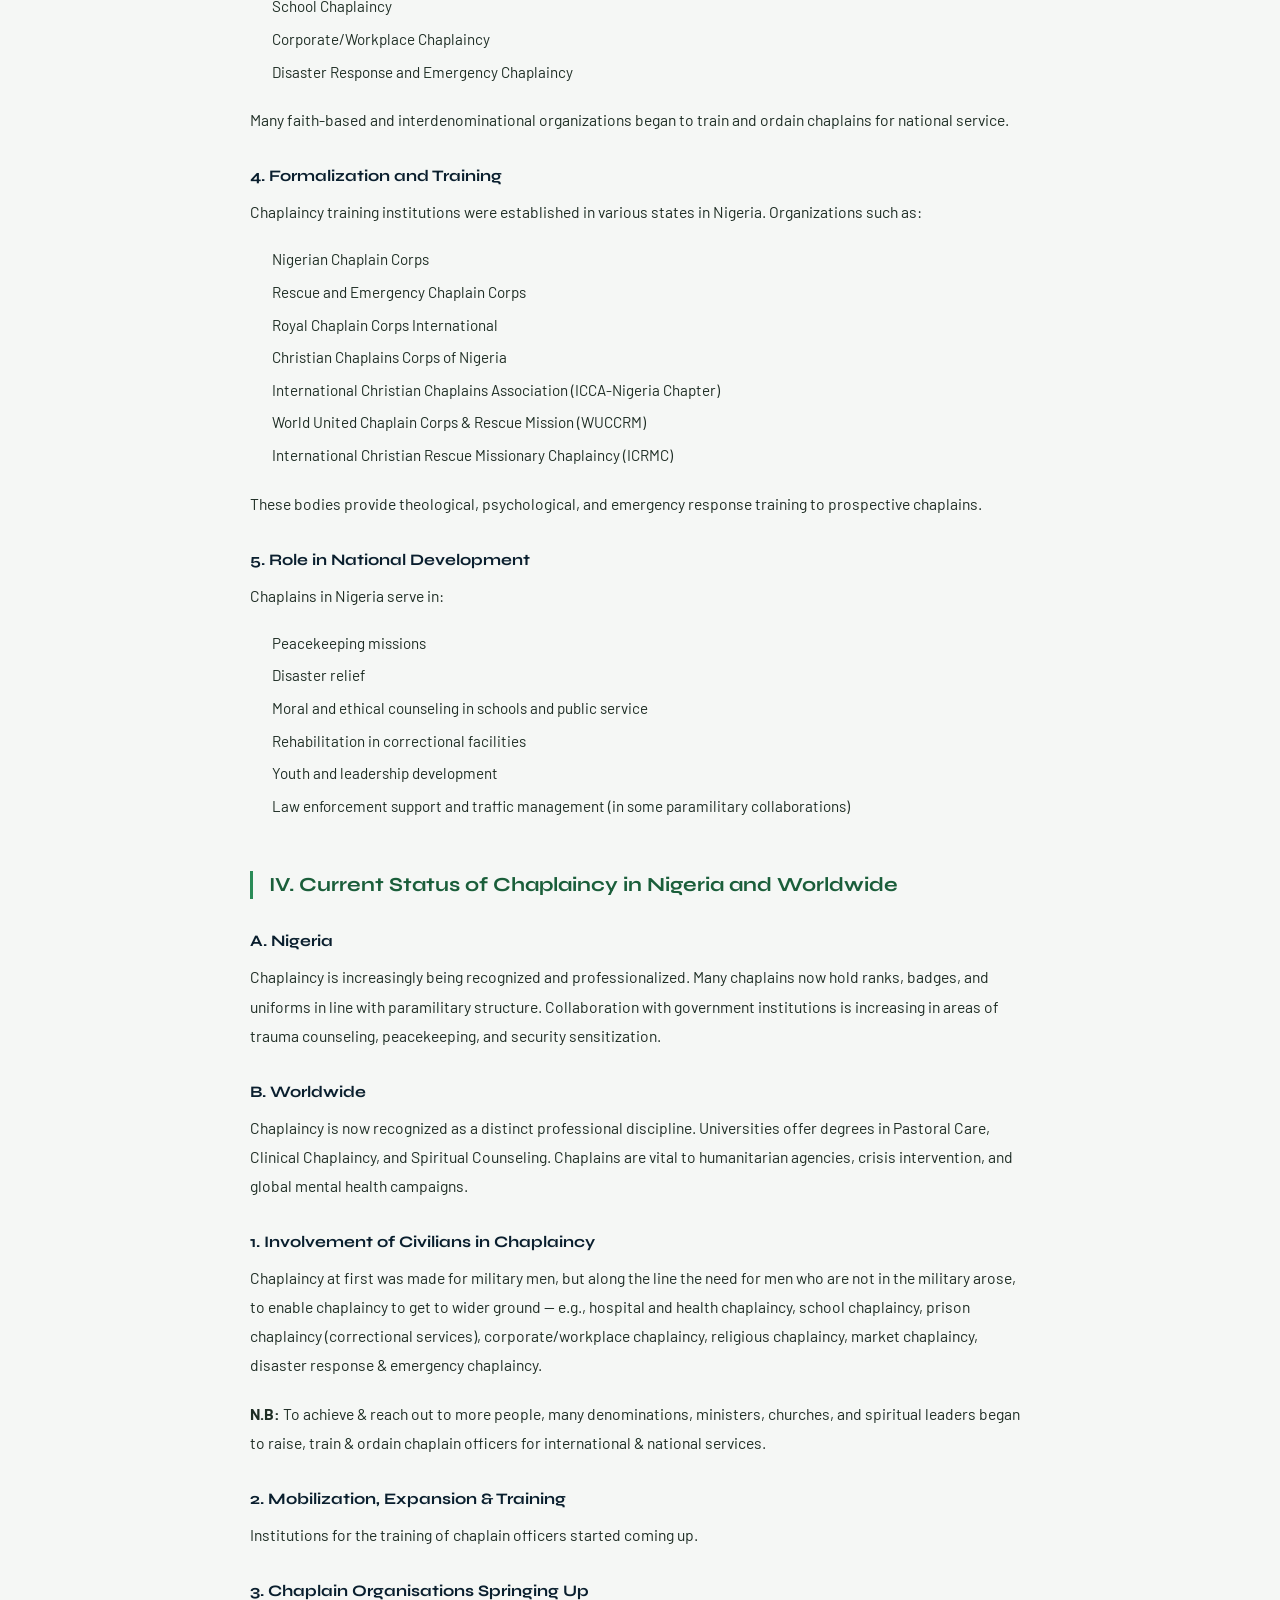
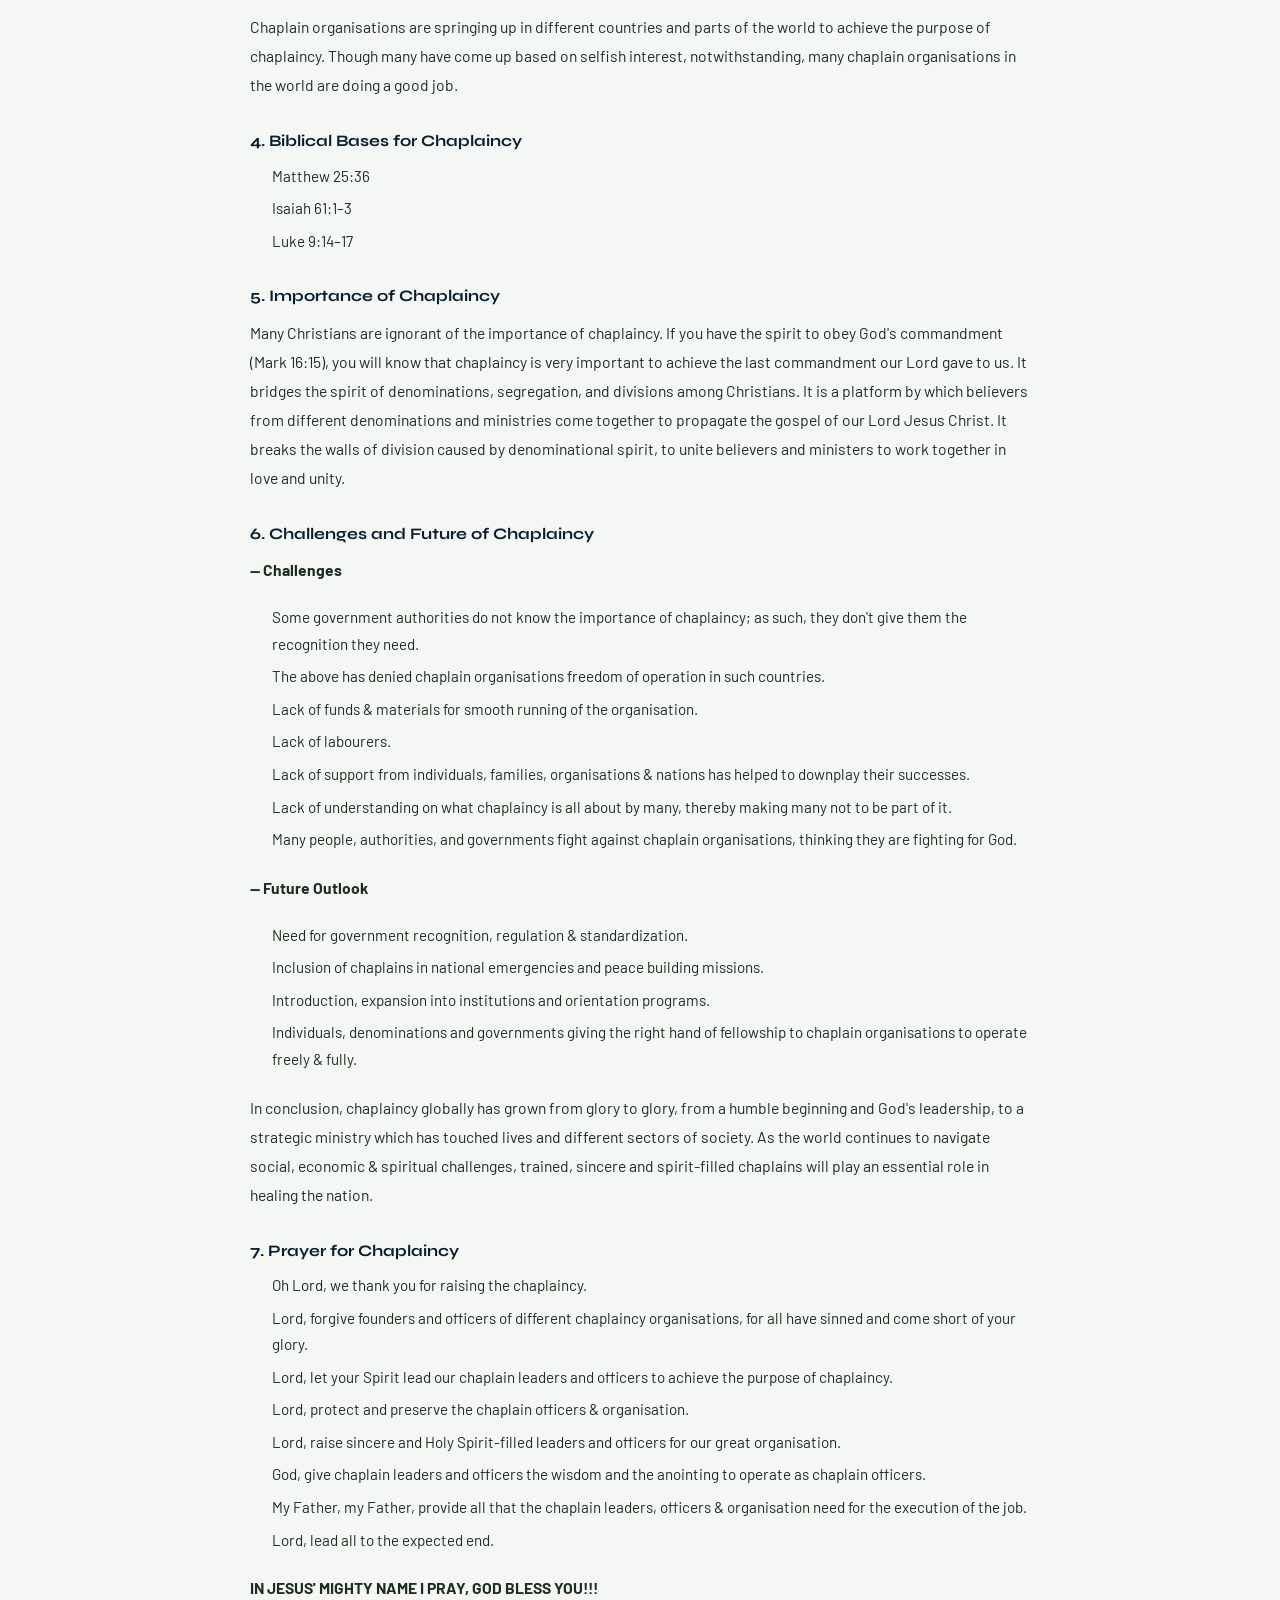
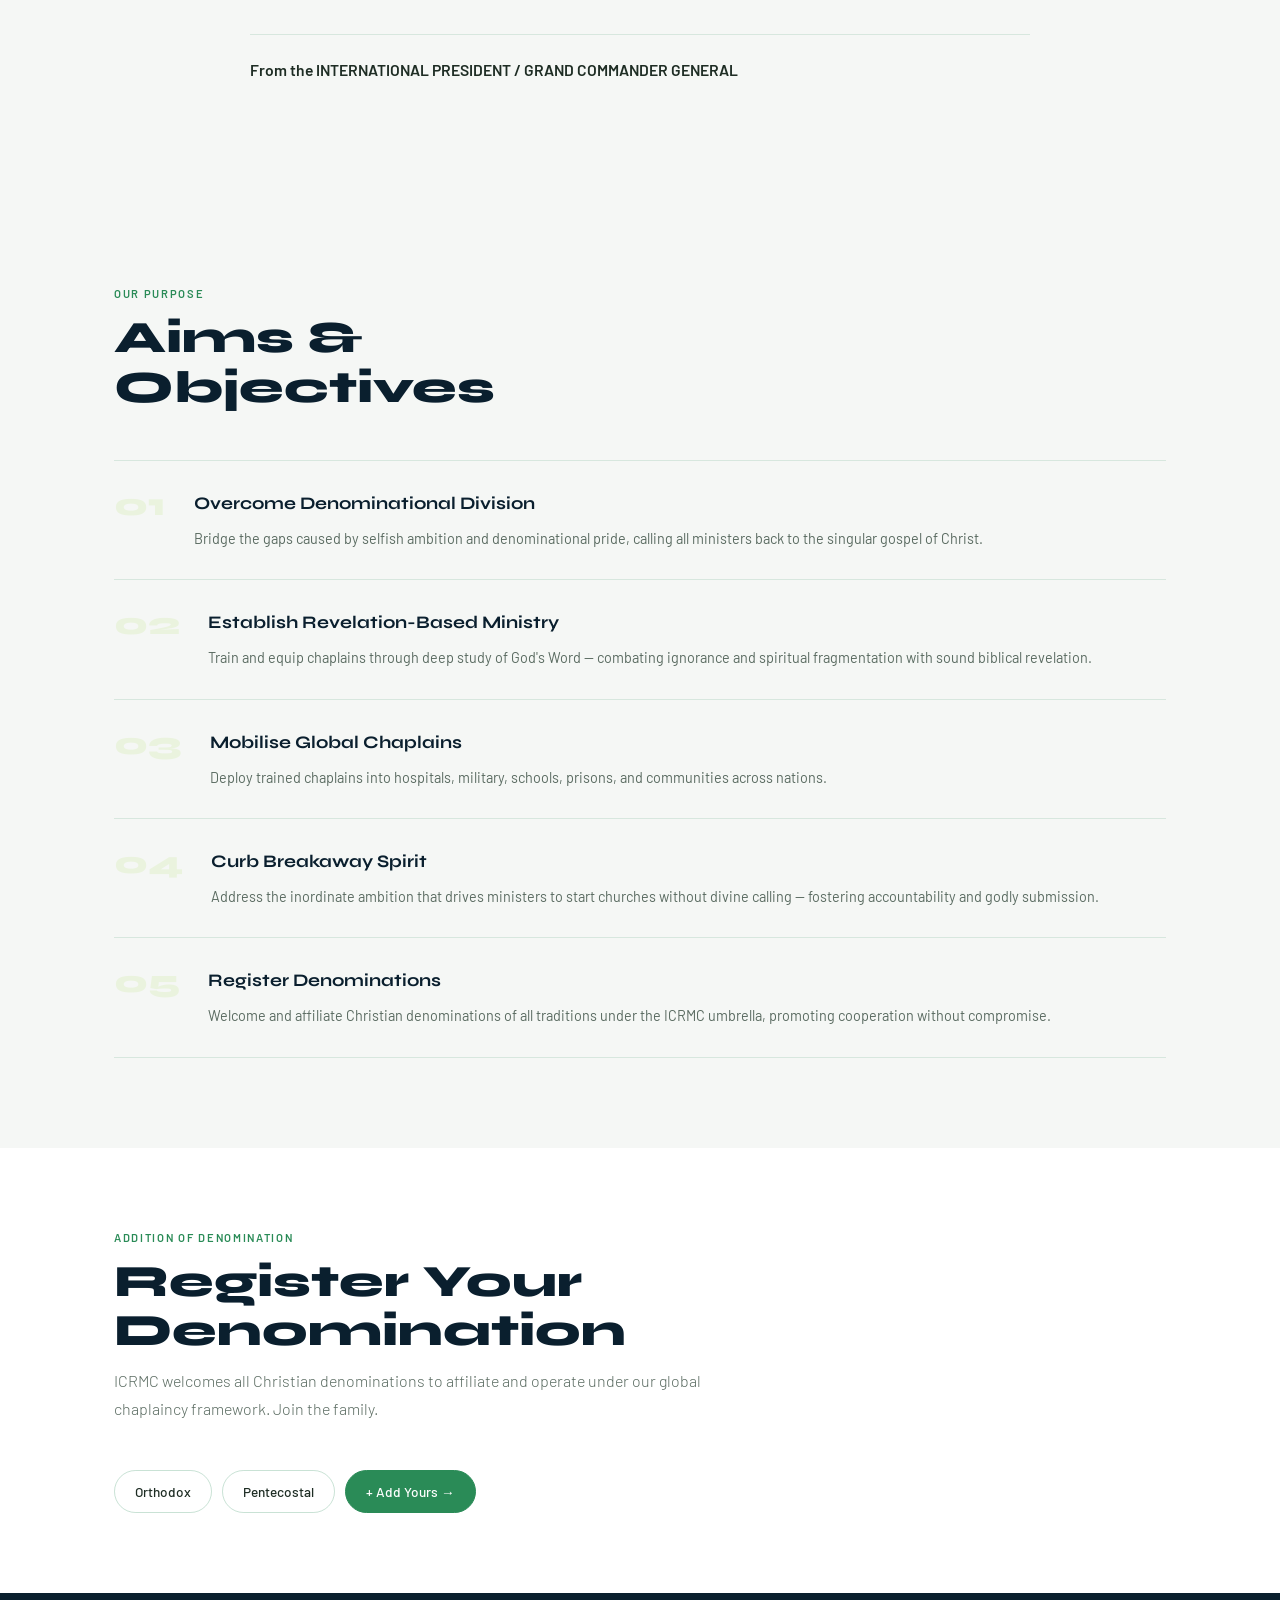
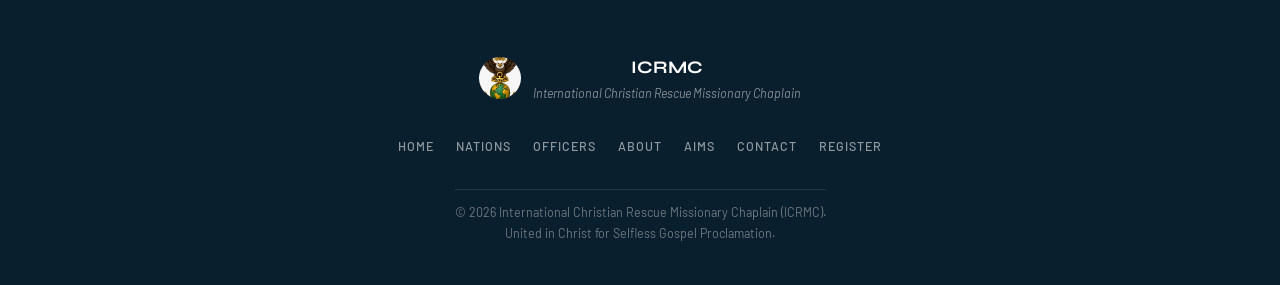
==== commit bc782577: "Update Commander General to Grand Commander General" ====
--- a/about.html
+++ b/about.html
@@ -113,7 +113,7 @@
         <h3>The Formation of ICRMC</h3>
         <p>In my search, I came across many chaplain organizations, nationally and internationally, that God never approved me to join. In continuation of this search, one thing or the other led to the formation of our organization — International Christian Rescue Missionary Chaplaincy (ICRMC). <span class="story-verses">The footsteps of the righteous is ordered by God — Psalms 37:23.</span></p>
         <p>It was just God's grace. Before I joined the chaplain organization, I never knew there was anything like rank, post, or whatever. I was only there to preach the gospel of Jesus Christ and help the needy. God said, "The mission I'm sending you to be a chaplain must be fulfilled."</p>
-        <p>We started along the line, moving here and there. As we walked together in the formation of the organization, the person who was moving with me as the International President — when I told him of the idea of this chaplaincy — said he doesn't have any idea and he doesn't have the strength to work. "I will be the Commander General." I said, "Ah, the whole world." As we went ahead, he chilled out because our ideas did not agree concerning chaplaincy. I prefer to stand with God's mandate (revelation) to preach the gospel and do charitable work — not to make money and wealth. But surely God will reward His servant. <span class="story-verses">(Hebrews 11:6)</span> No man that worships and serves God ends up in shame or unrewarded.</p>
+        <p>We started along the line, moving here and there. As we walked together in the formation of the organization, the person who was moving with me as the International President — when I told him of the idea of this chaplaincy — said he doesn't have any idea and he doesn't have the strength to work. "I will be the Grand Commander General." I said, "Ah, the whole world." As we went ahead, he chilled out because our ideas did not agree concerning chaplaincy. I prefer to stand with God's mandate (revelation) to preach the gospel and do charitable work — not to make money and wealth. But surely God will reward His servant. <span class="story-verses">(Hebrews 11:6)</span> No man that worships and serves God ends up in shame or unrewarded.</p>
         <p>Based on the above, that was how the mantle of leadership as the International President fell on me.</p>
 
         <h3>Why Chaplaincy?</h3>
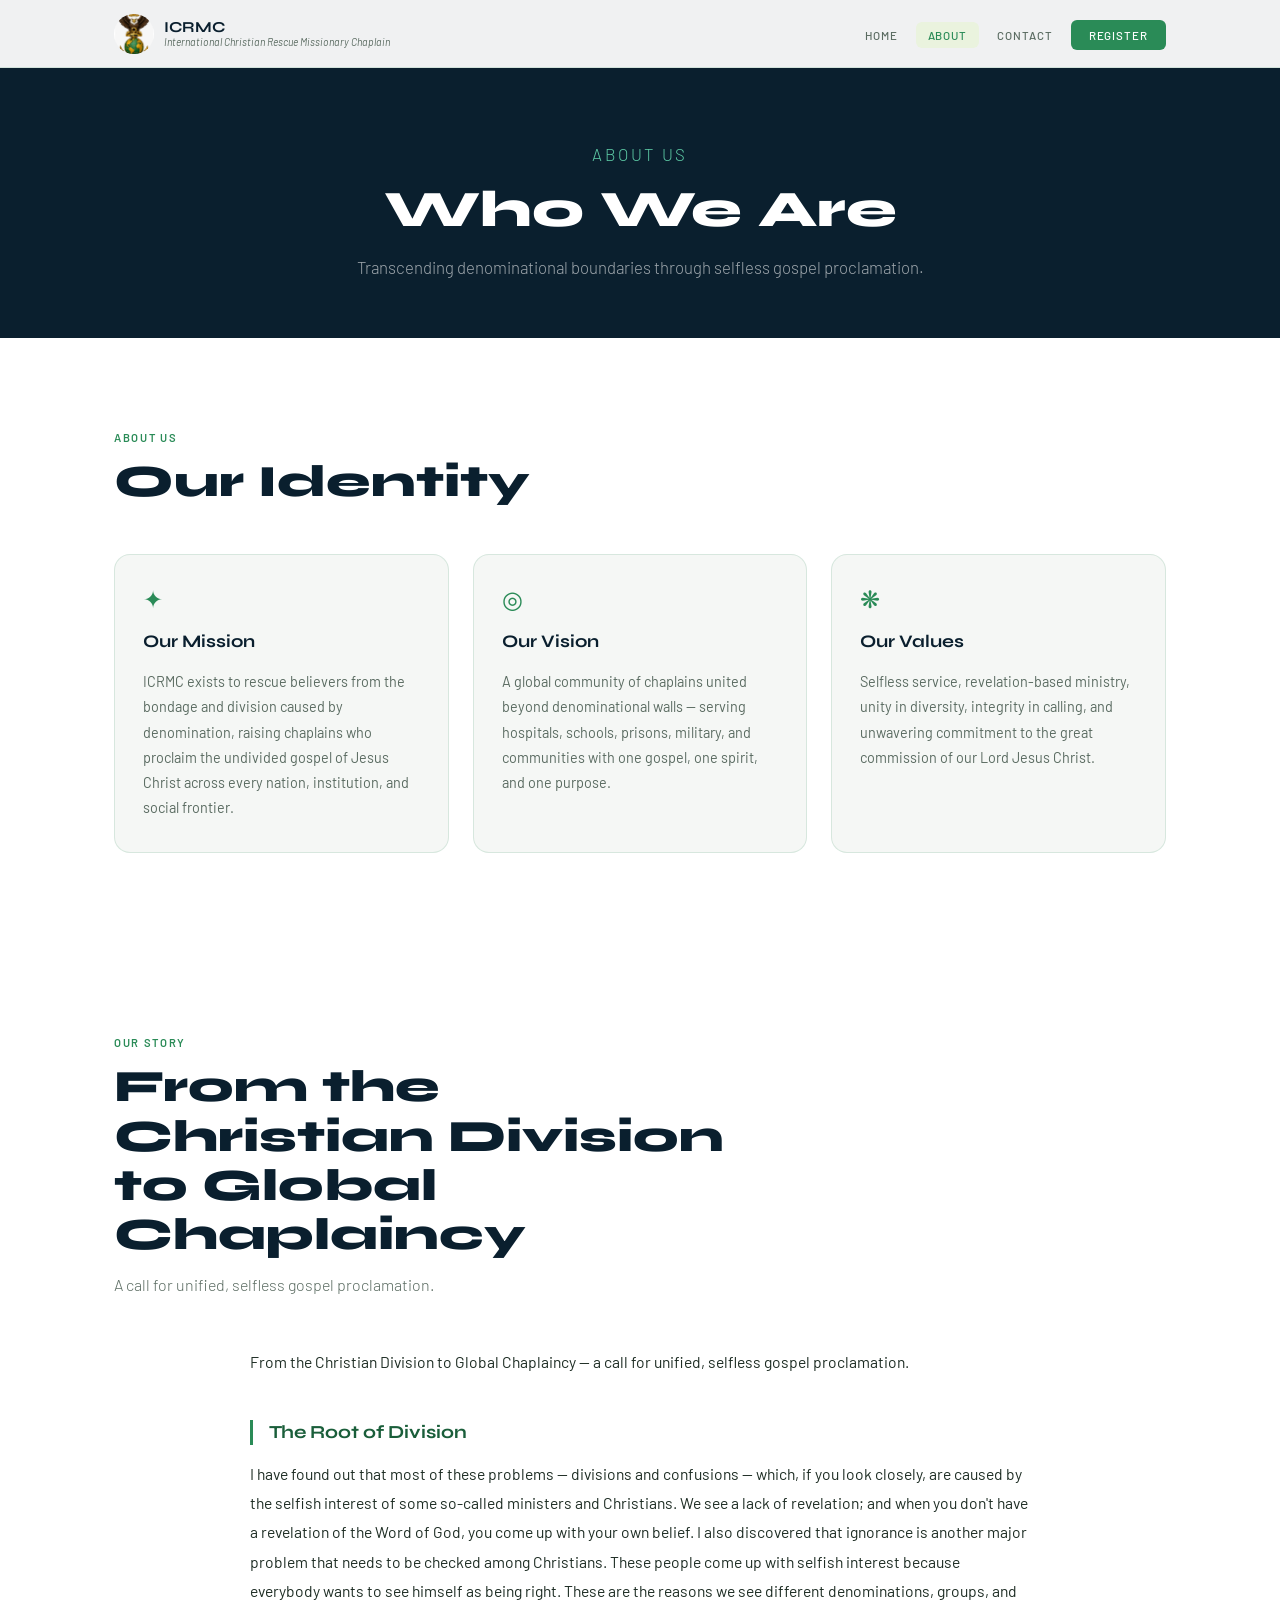
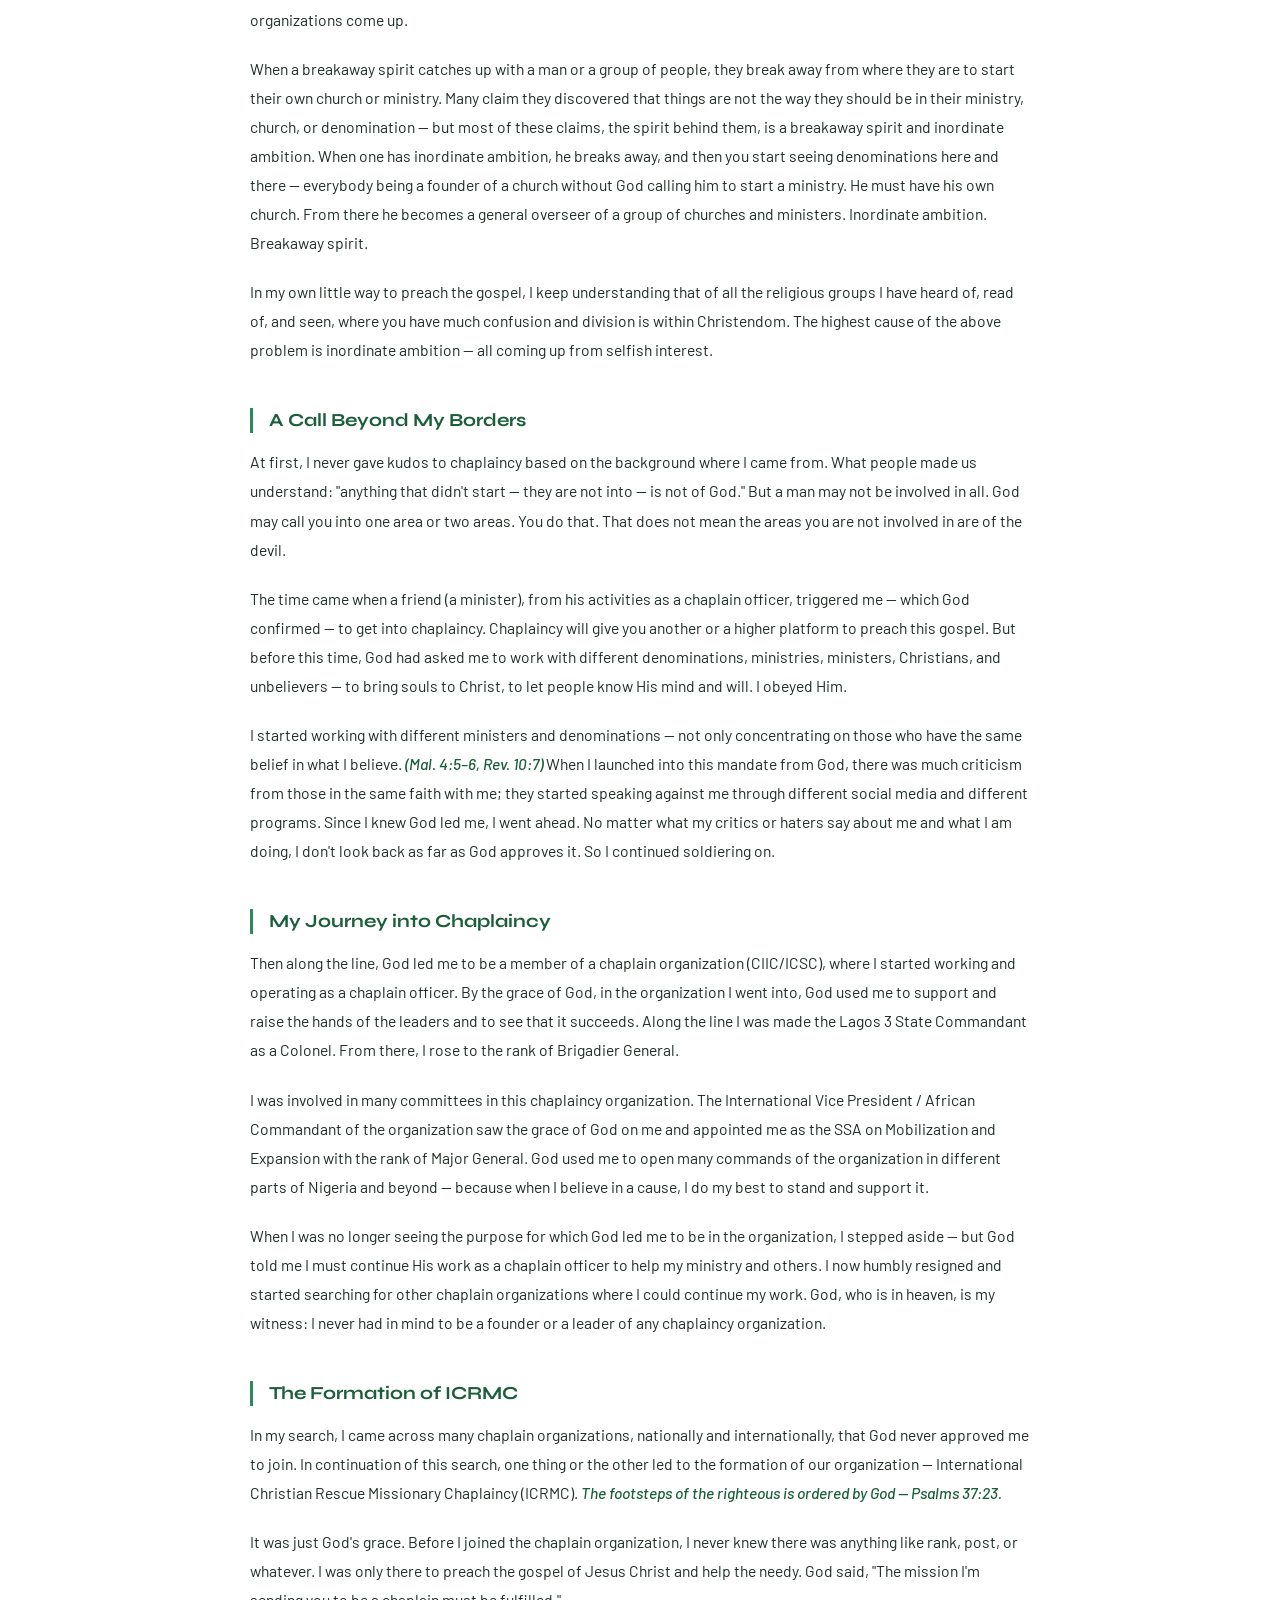
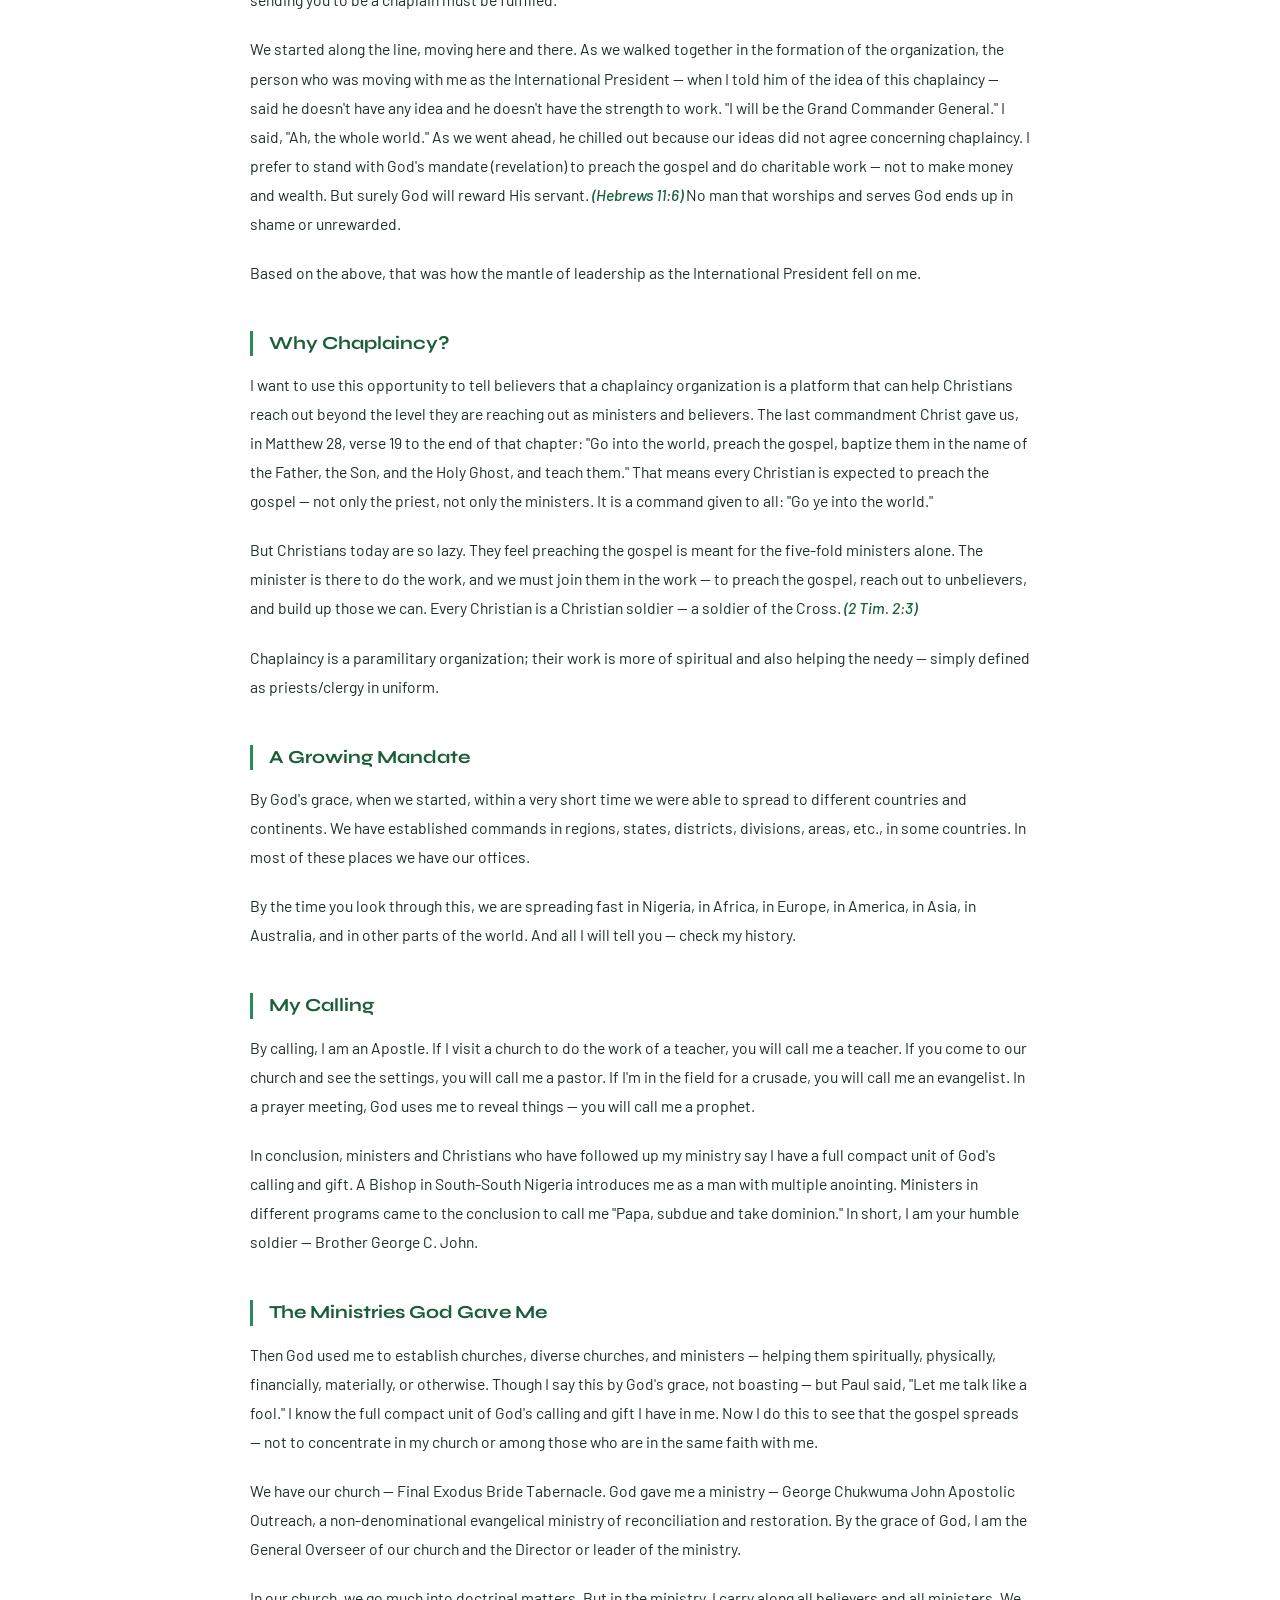
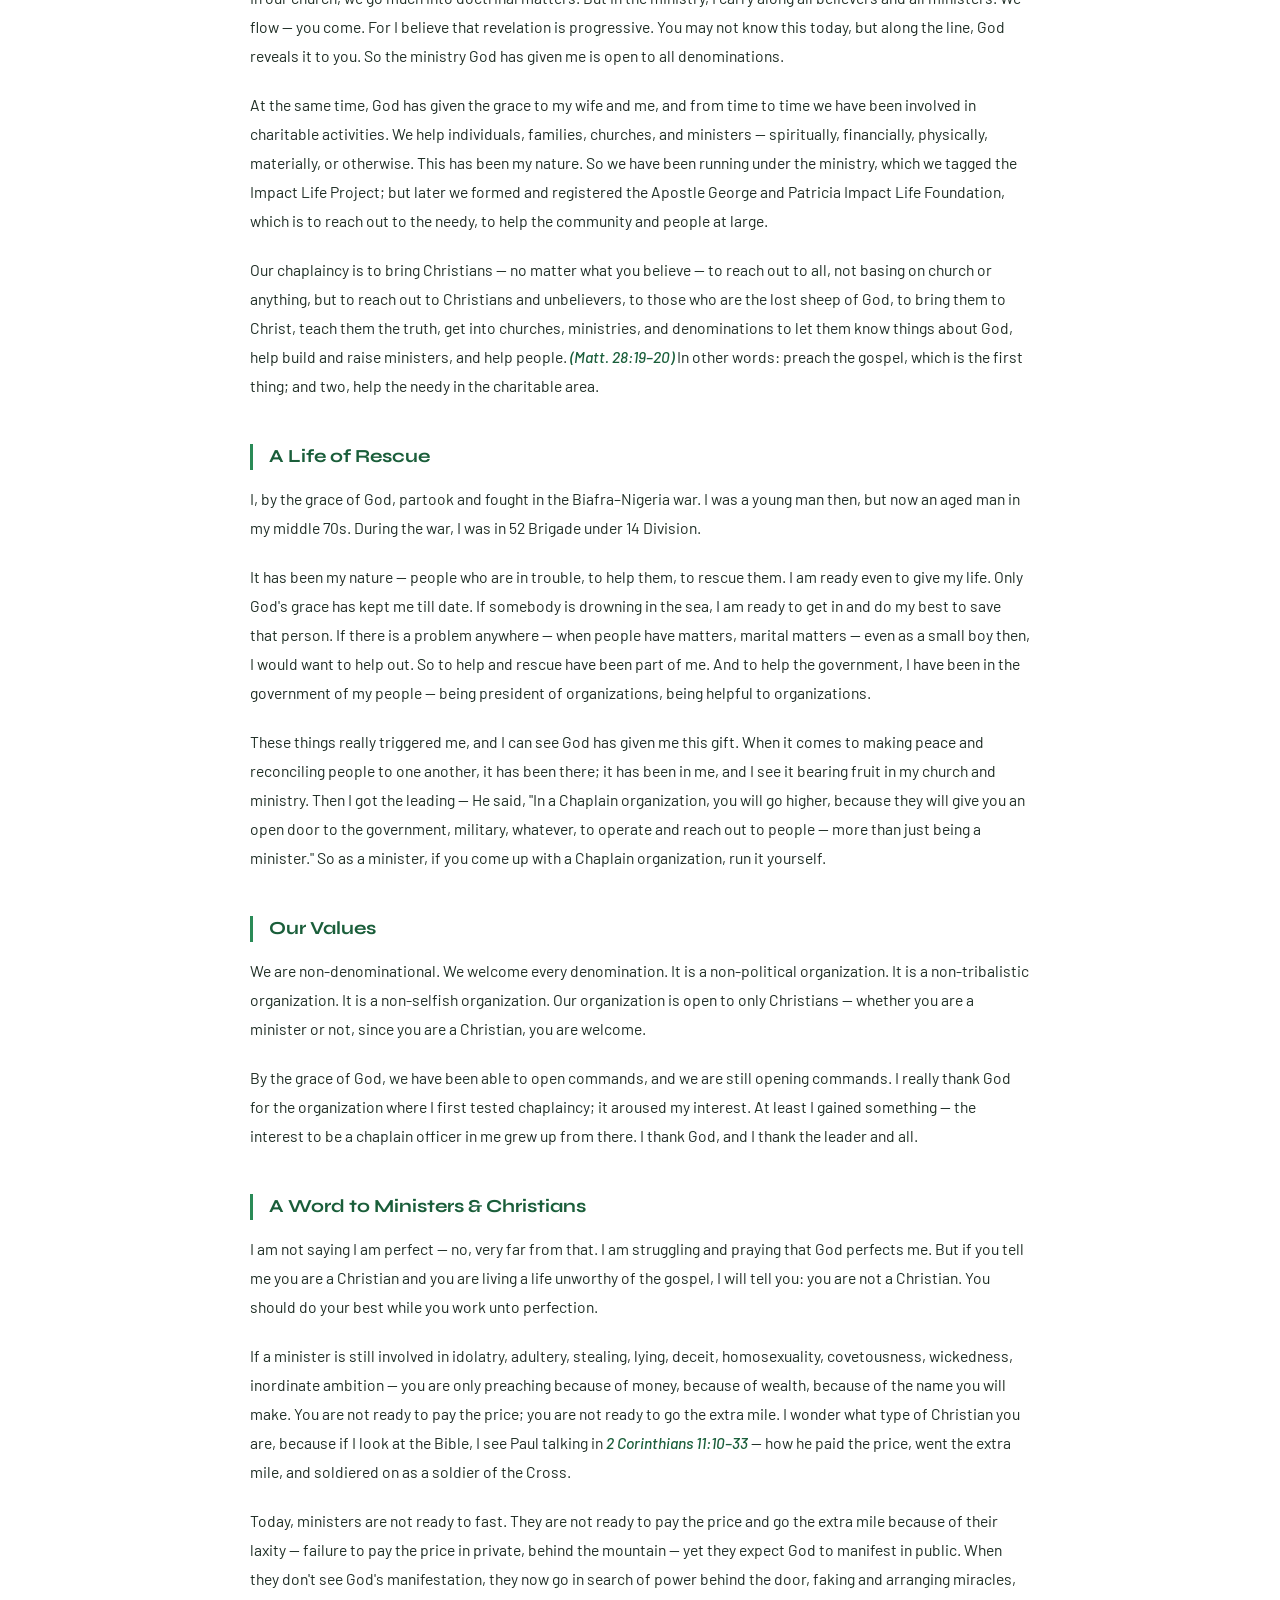
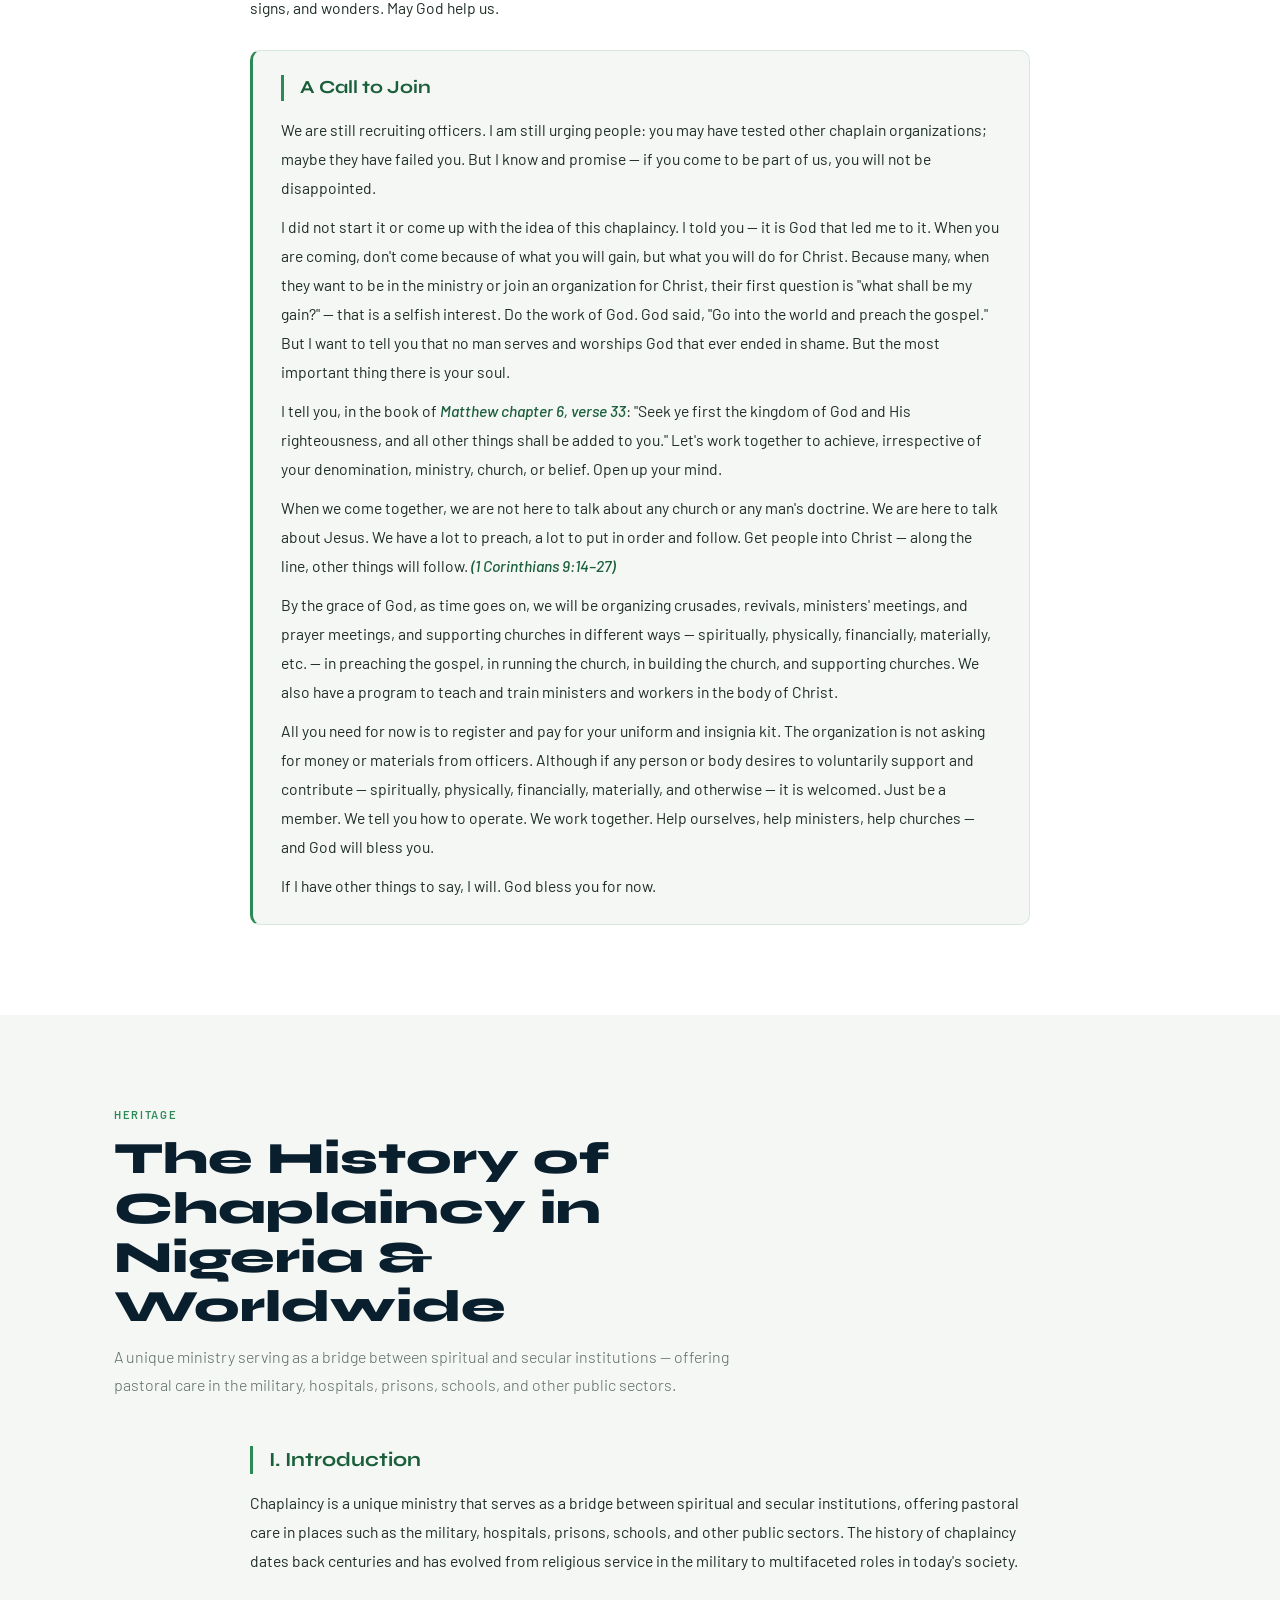
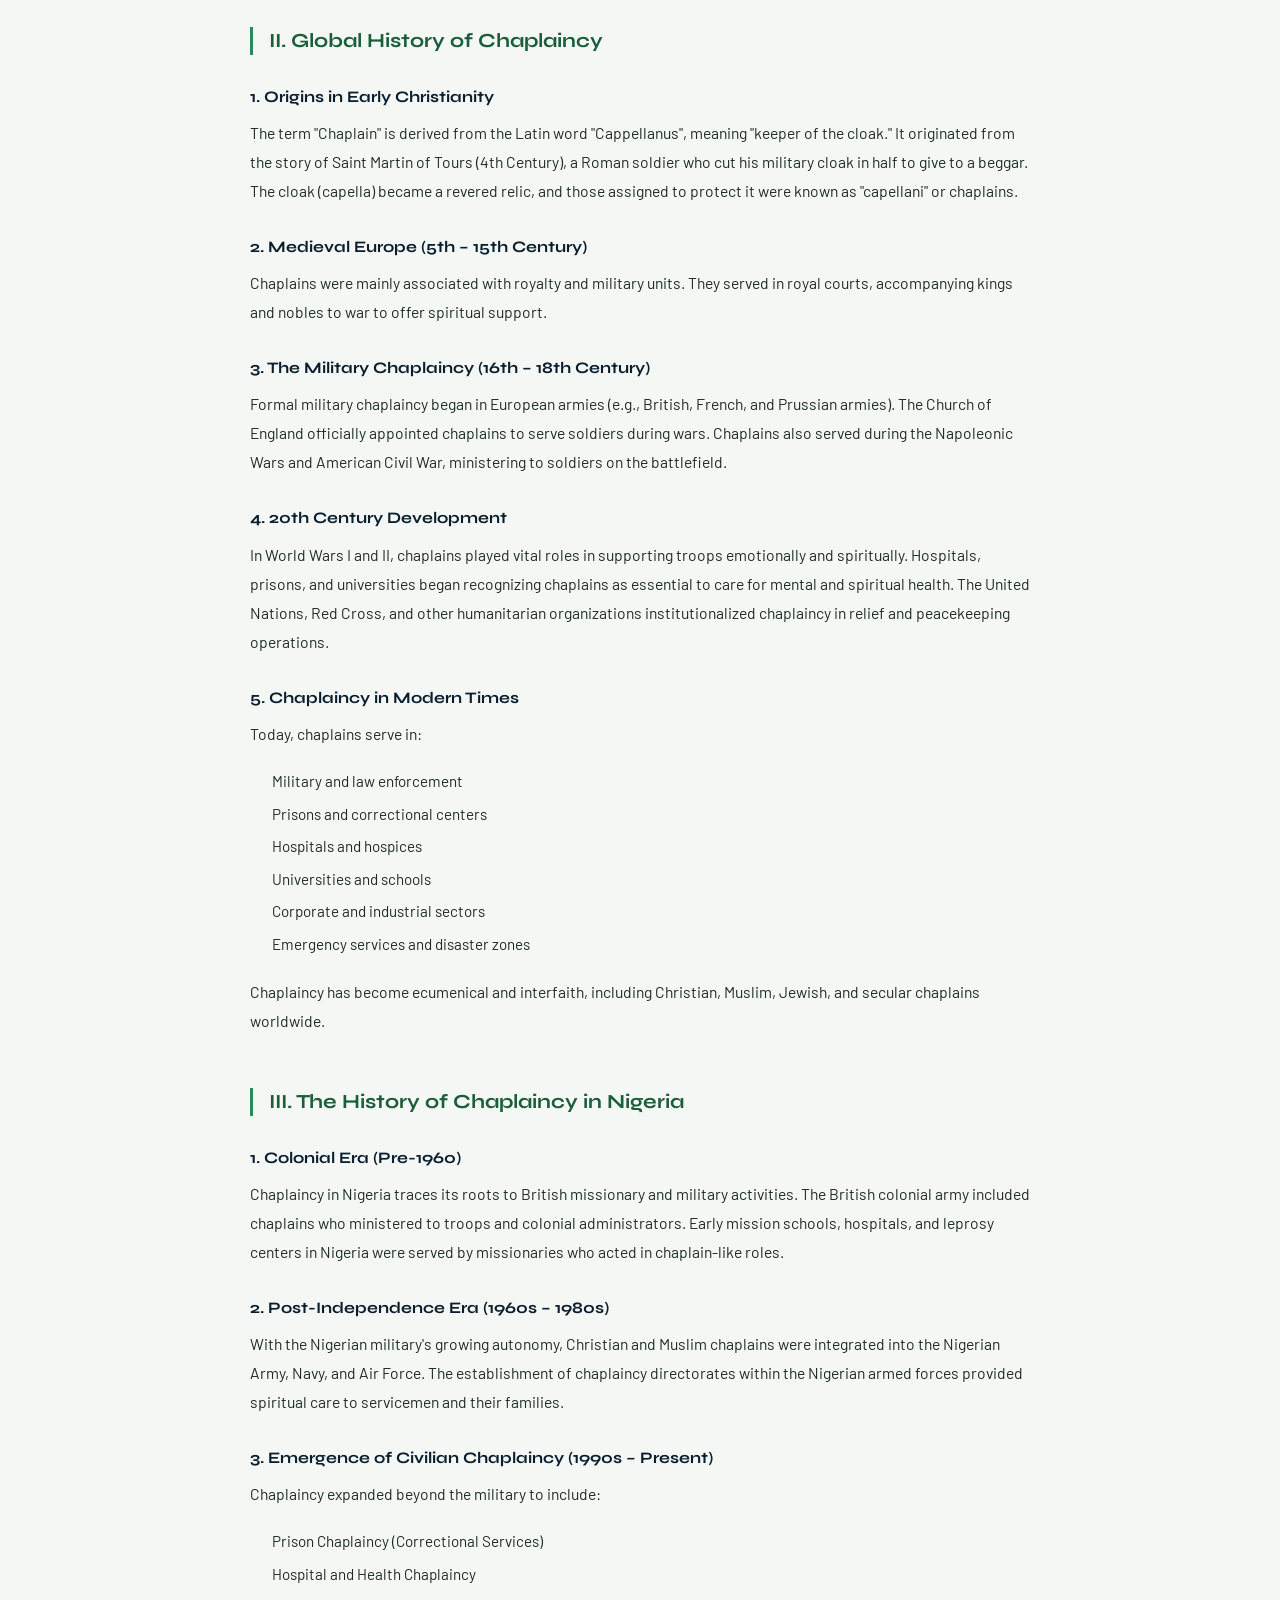
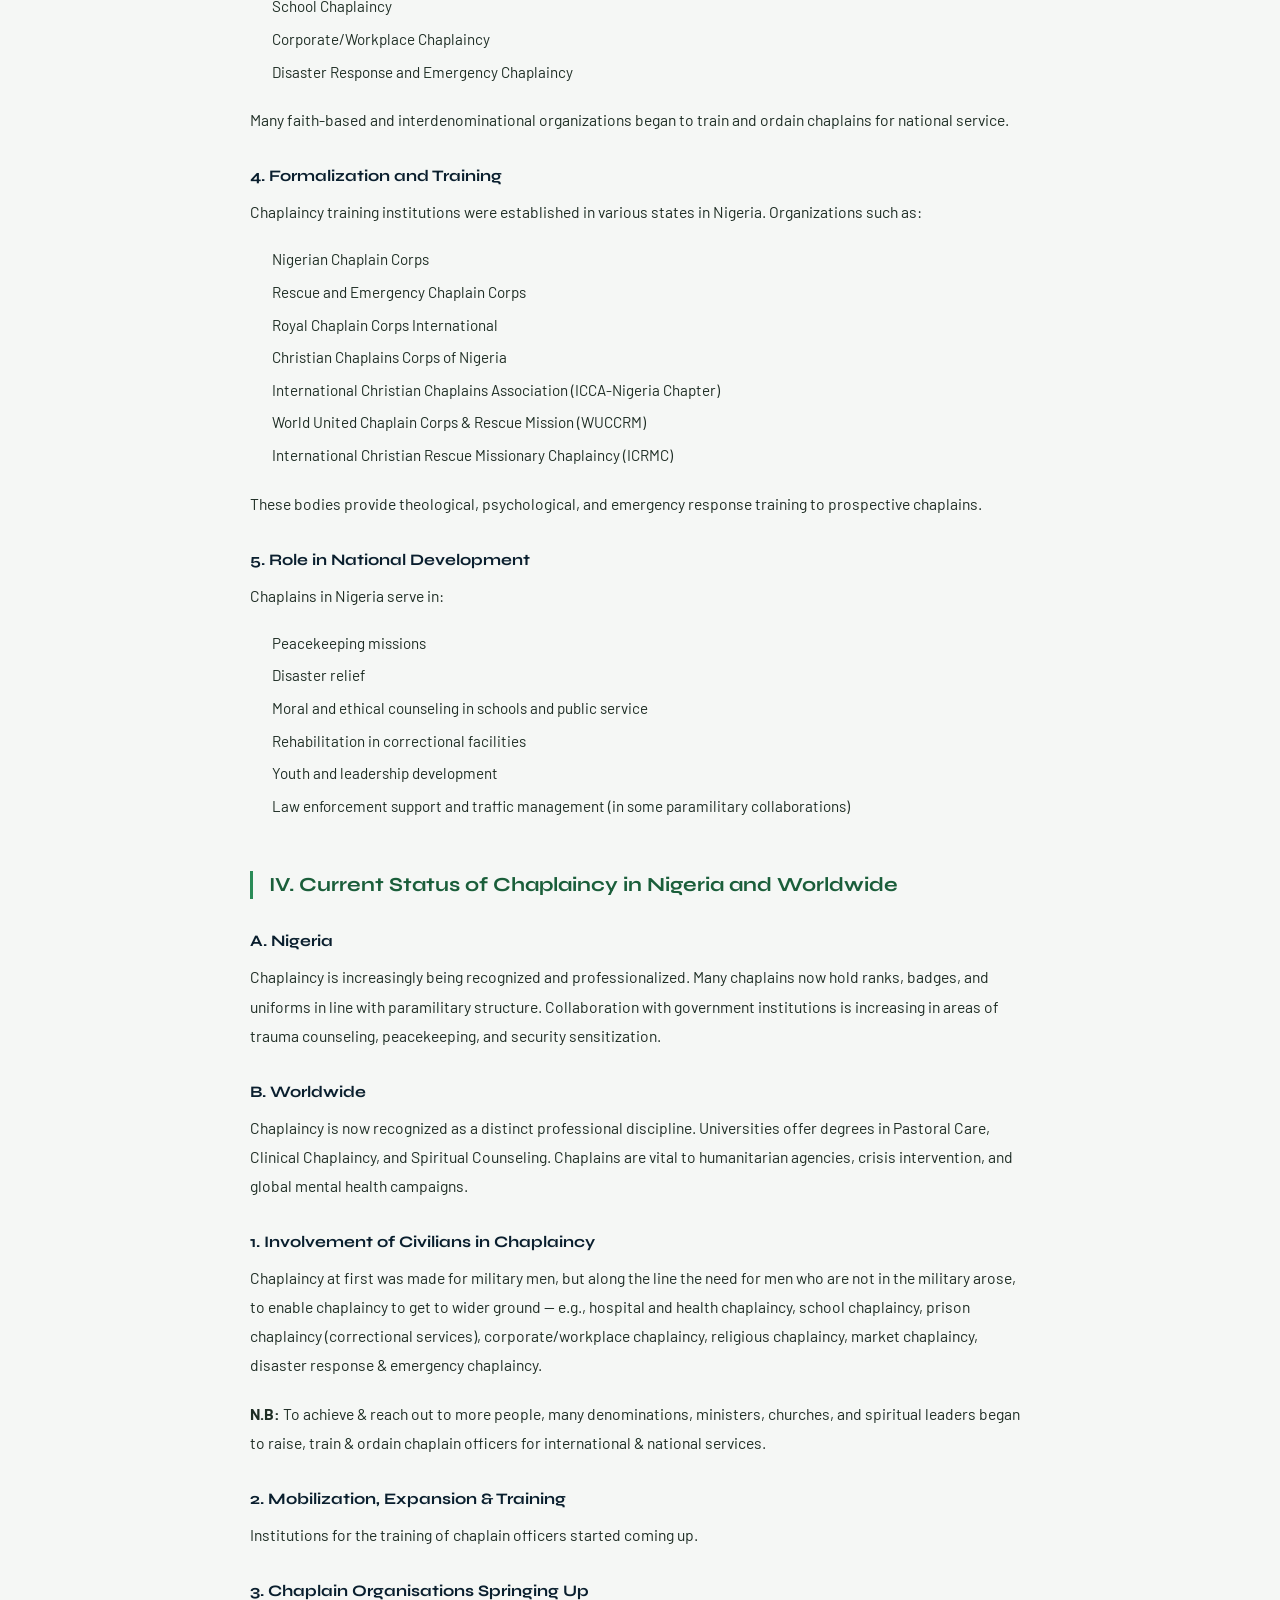
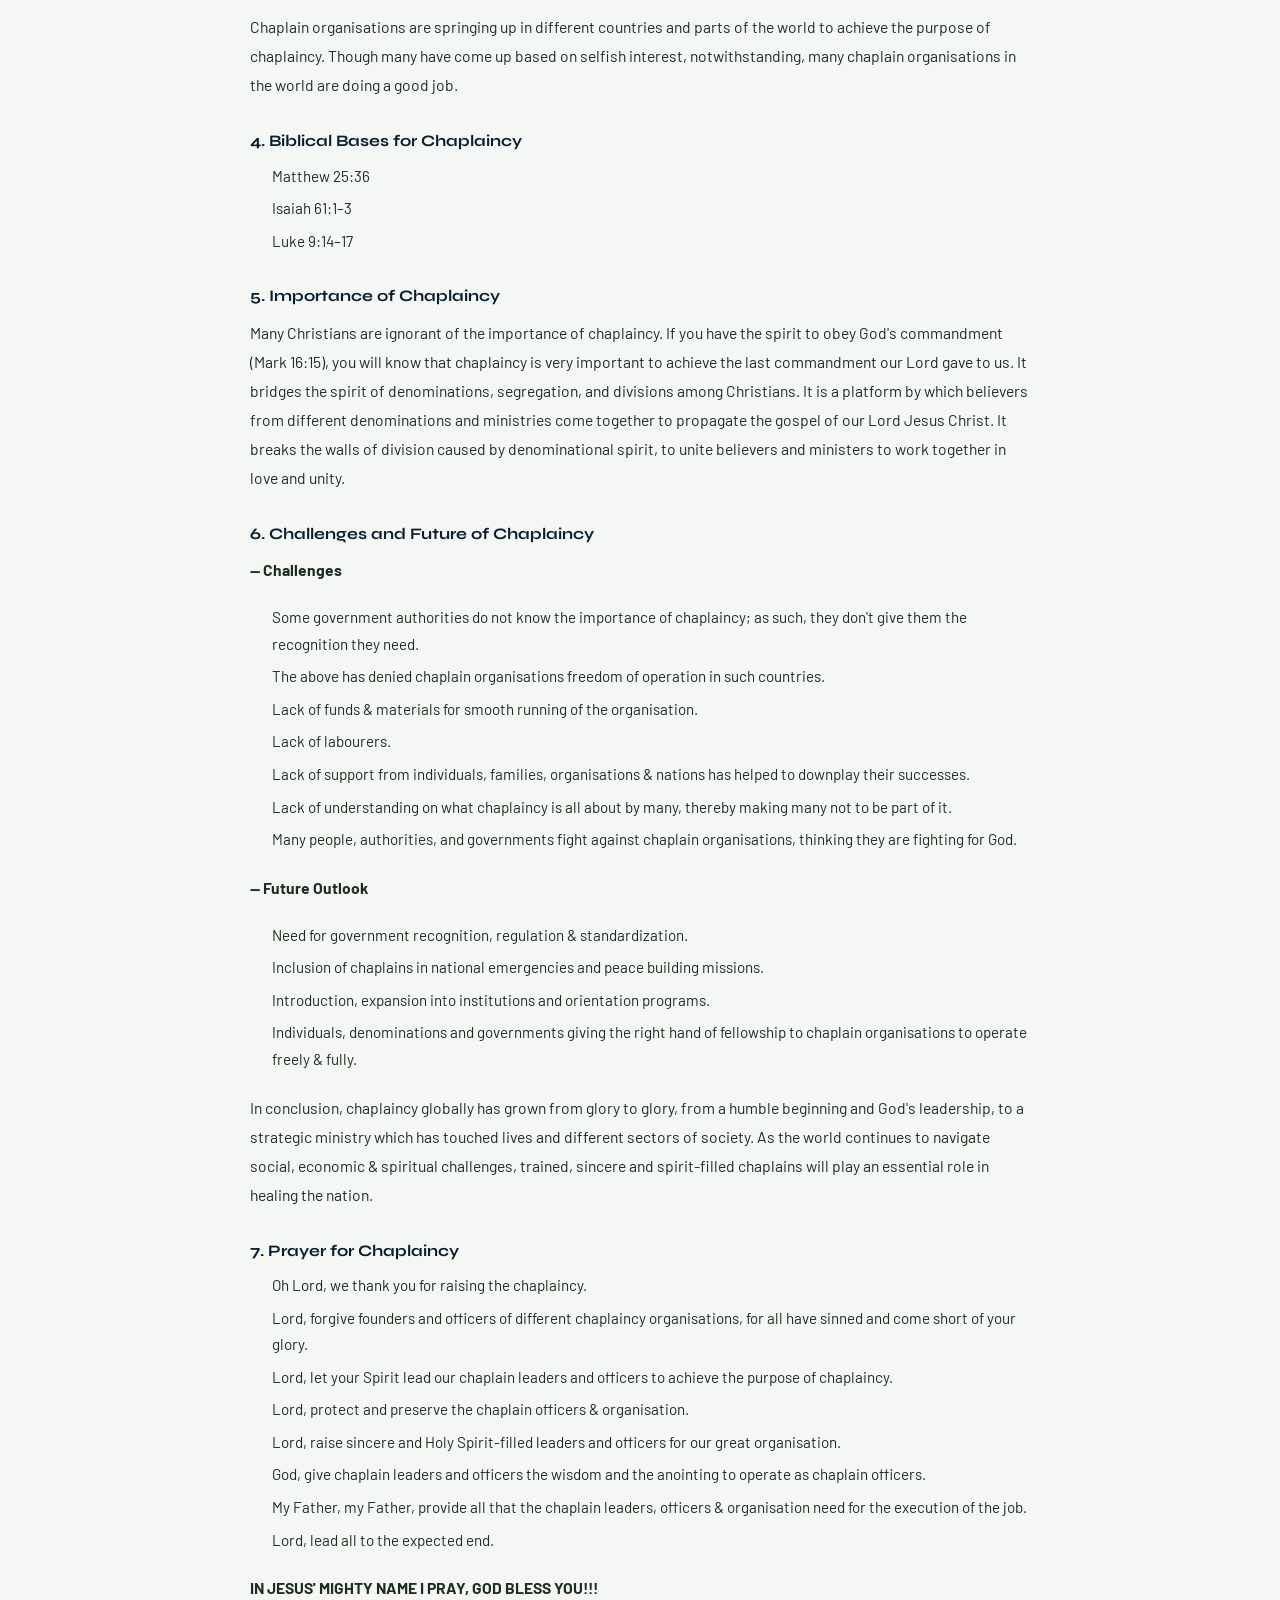
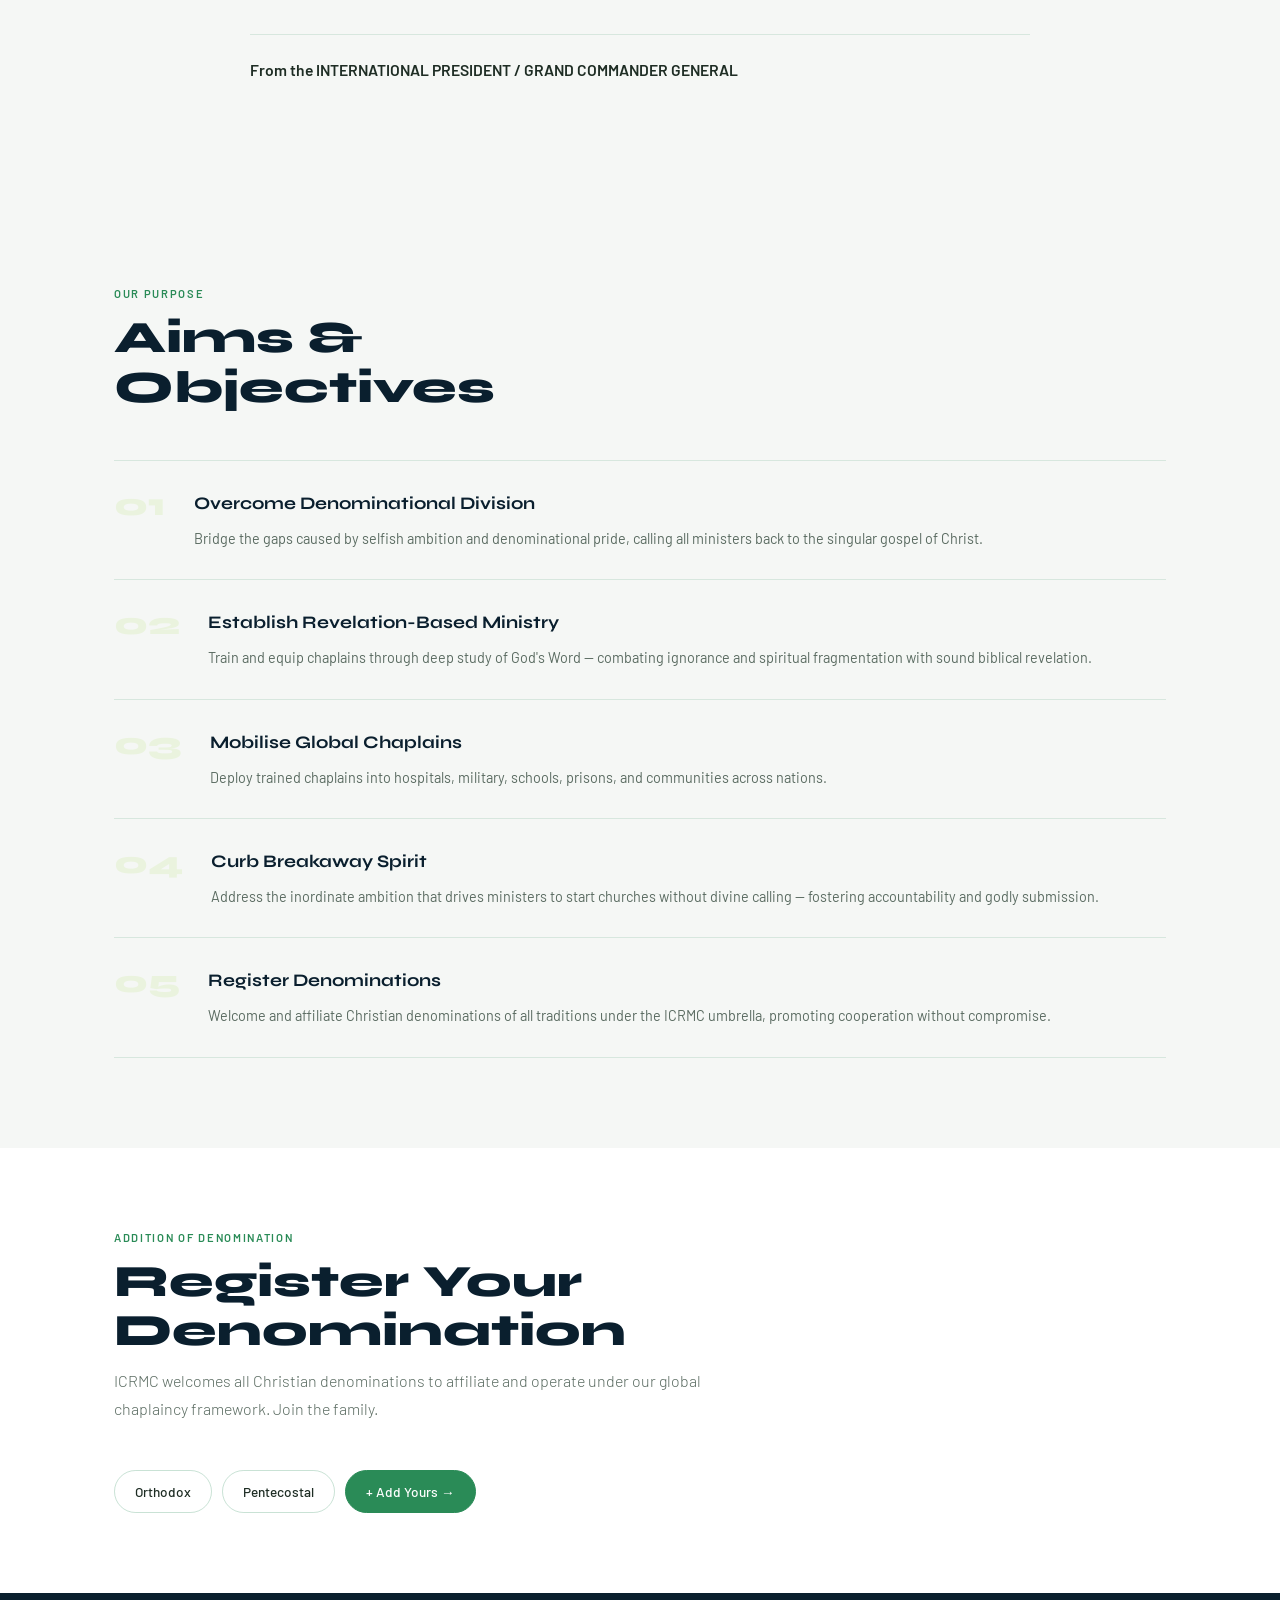
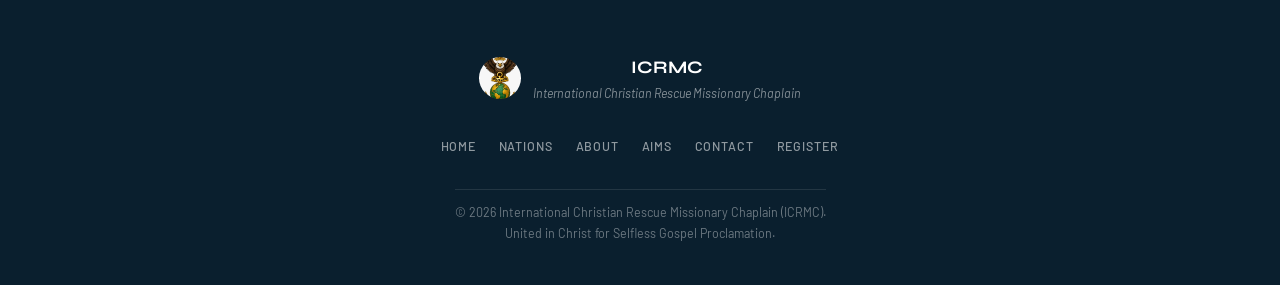
==== commit 85a4421a: "Remove officers page and its nav/footer links" ====
--- a/about.html
+++ b/about.html
@@ -34,7 +34,6 @@
       <ul class="nav-links" id="nav-links">
         <li><a href="index.html" class="nav-link">Home</a></li>
         <li><a href="about.html" class="nav-link active">About</a></li>
-        <li><a href="officers.html" class="nav-link">Officers</a></li>
         <li><a href="contact.html" class="nav-link">Contact</a></li>
         <li><a href="contact.html#register" class="nav-link nav-cta">Register</a></li>
       </ul>
@@ -396,7 +395,6 @@
       <nav class="footer-nav">
         <a href="index.html">Home</a>
         <a href="index.html#nations">Nations</a>
-        <a href="officers.html">Officers</a>
         <a href="about.html">About</a>
         <a href="about.html#aims">Aims</a>
         <a href="contact.html">Contact</a>
--- a/assets/styles.css
+++ b/assets/styles.css
@@ -403,6 +403,99 @@
 }
 
 /* ════════════════════════════════
+   FLAG OFF EVENT ADVERT
+════════════════════════════════ */
+.event-banner {
+  position: relative;
+  background: var(--navy);
+  background-image: radial-gradient(circle at 15% 20%, rgba(42,139,87,0.25), transparent 40%),
+                    radial-gradient(circle at 85% 80%, rgba(93,202,165,0.15), transparent 45%);
+  padding: 84px 0 72px;
+  overflow: hidden;
+  text-align: center;
+}
+.event-ribbon {
+  position: absolute;
+  top: 22px;
+  right: -38px;
+  background: var(--green);
+  color: var(--white);
+  font-size: 0.7rem;
+  font-weight: 700;
+  letter-spacing: 0.12em;
+  text-transform: uppercase;
+  padding: 6px 48px;
+  transform: rotate(45deg);
+  box-shadow: 0 4px 12px rgba(0,0,0,0.2);
+}
+.event-banner-inner {
+  max-width: var(--max-w);
+  margin: 0 auto;
+  padding: 0 24px;
+  display: flex;
+  flex-direction: column;
+  align-items: center;
+  gap: 22px;
+}
+.event-text .eyebrow { color: #5dcaa5; }
+.event-title {
+  font-family: var(--font-head);
+  font-size: clamp(1.7rem, 4vw, 2.6rem);
+  font-weight: 800;
+  color: var(--white);
+  line-height: 1.15;
+  text-transform: uppercase;
+}
+.event-accent { color: #5dcaa5; }
+.event-sub {
+  color: rgba(255,255,255,0.65);
+  font-size: 1rem;
+  font-weight: 300;
+  max-width: 560px;
+  margin: 0 auto;
+}
+.event-date {
+  display: flex;
+  flex-direction: column;
+  align-items: center;
+  gap: 4px;
+  background: var(--green);
+  border: 2px solid rgba(255,255,255,0.25);
+  border-radius: var(--radius-lg);
+  padding: 18px 40px;
+  margin-top: 6px;
+}
+.event-date-day {
+  font-family: var(--font-head);
+  font-size: 2.6rem;
+  font-weight: 800;
+  color: var(--white);
+  line-height: 1;
+}
+.event-date-day sup { font-size: 1.2rem; vertical-align: super; }
+.event-date-month {
+  font-size: 0.95rem;
+  font-weight: 600;
+  letter-spacing: 0.08em;
+  text-transform: uppercase;
+  color: rgba(255,255,255,0.92);
+}
+.event-cta {
+  border-color: rgba(255,255,255,0.35);
+  color: var(--white);
+}
+.event-cta:hover {
+  border-color: #5dcaa5;
+  color: #5dcaa5;
+}
+
+@media (max-width: 768px) {
+  .event-banner { padding: 64px 0 56px; }
+  .event-ribbon { right: -46px; }
+  .event-date-day { font-size: 2rem; }
+}
+
+/* ════════════════════════════════
    NATIONS / FLAGS
 ════════════════════════════════ */
 .nations {
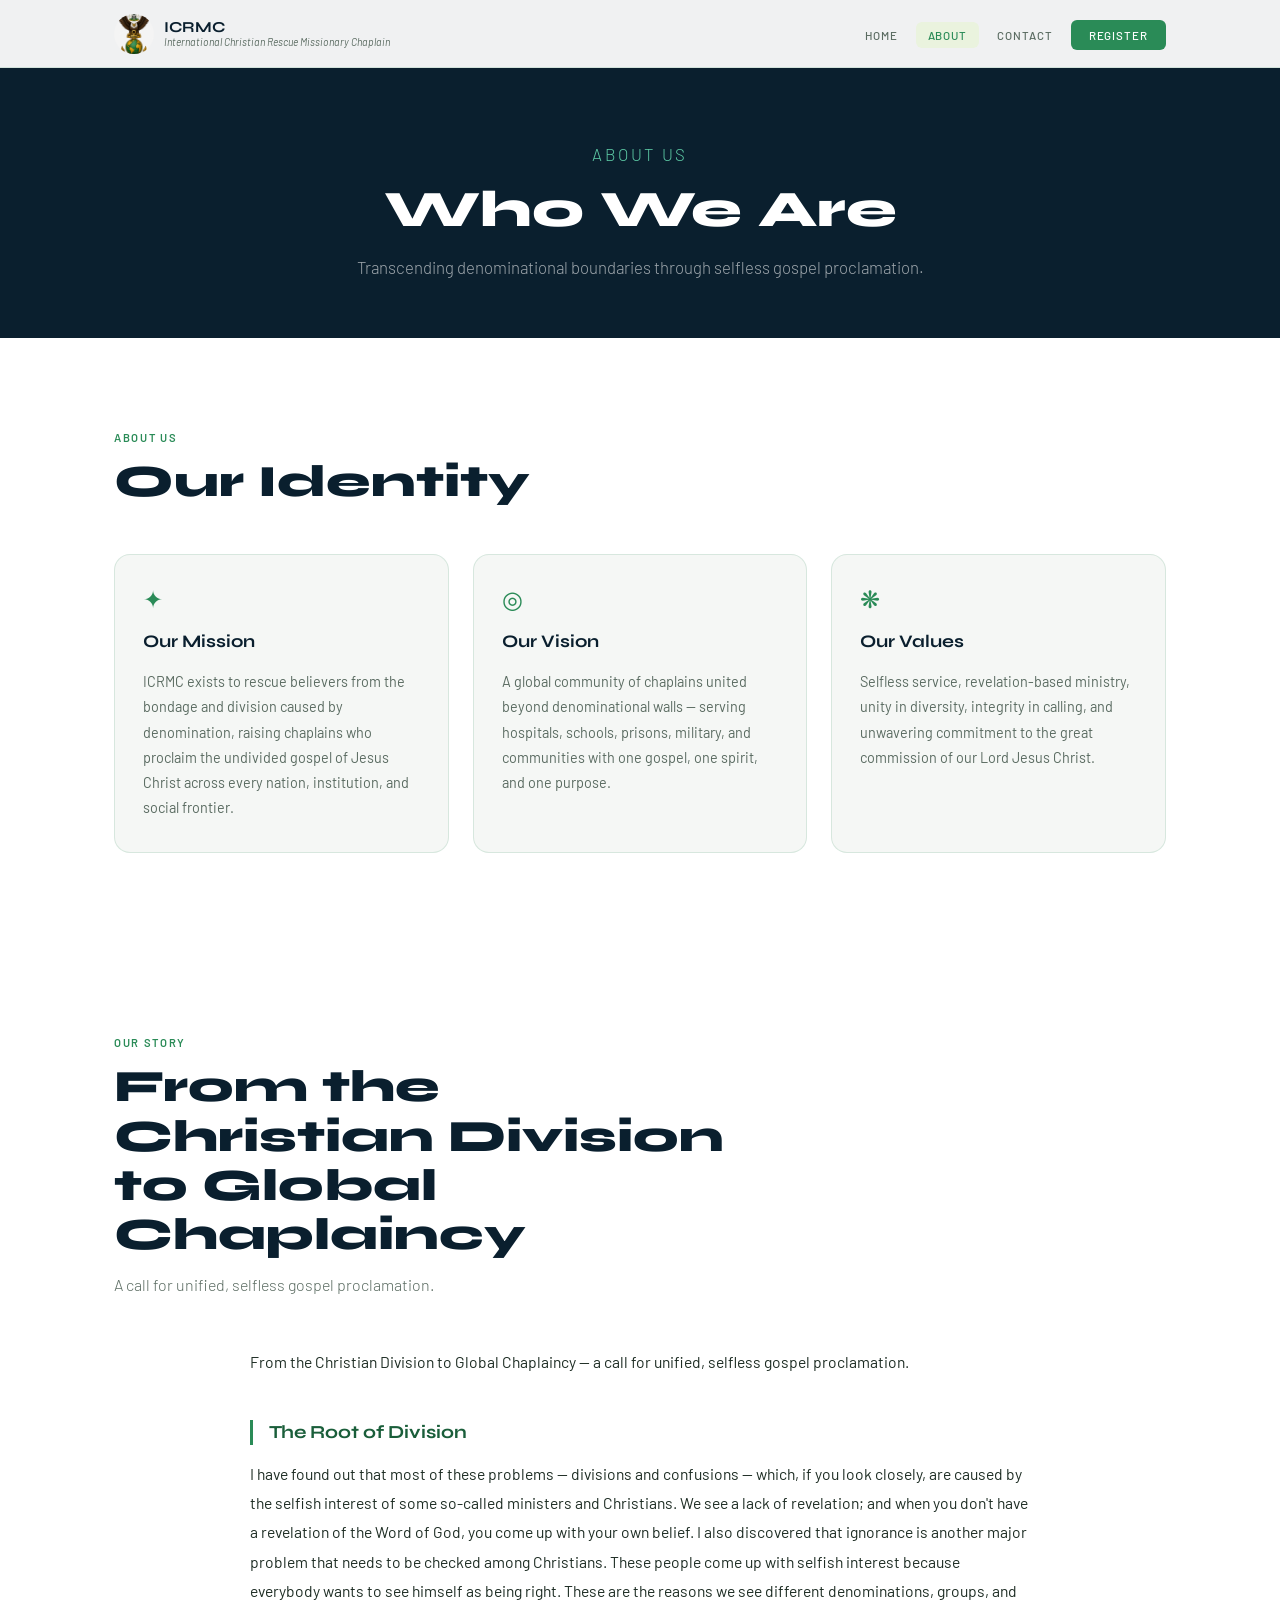
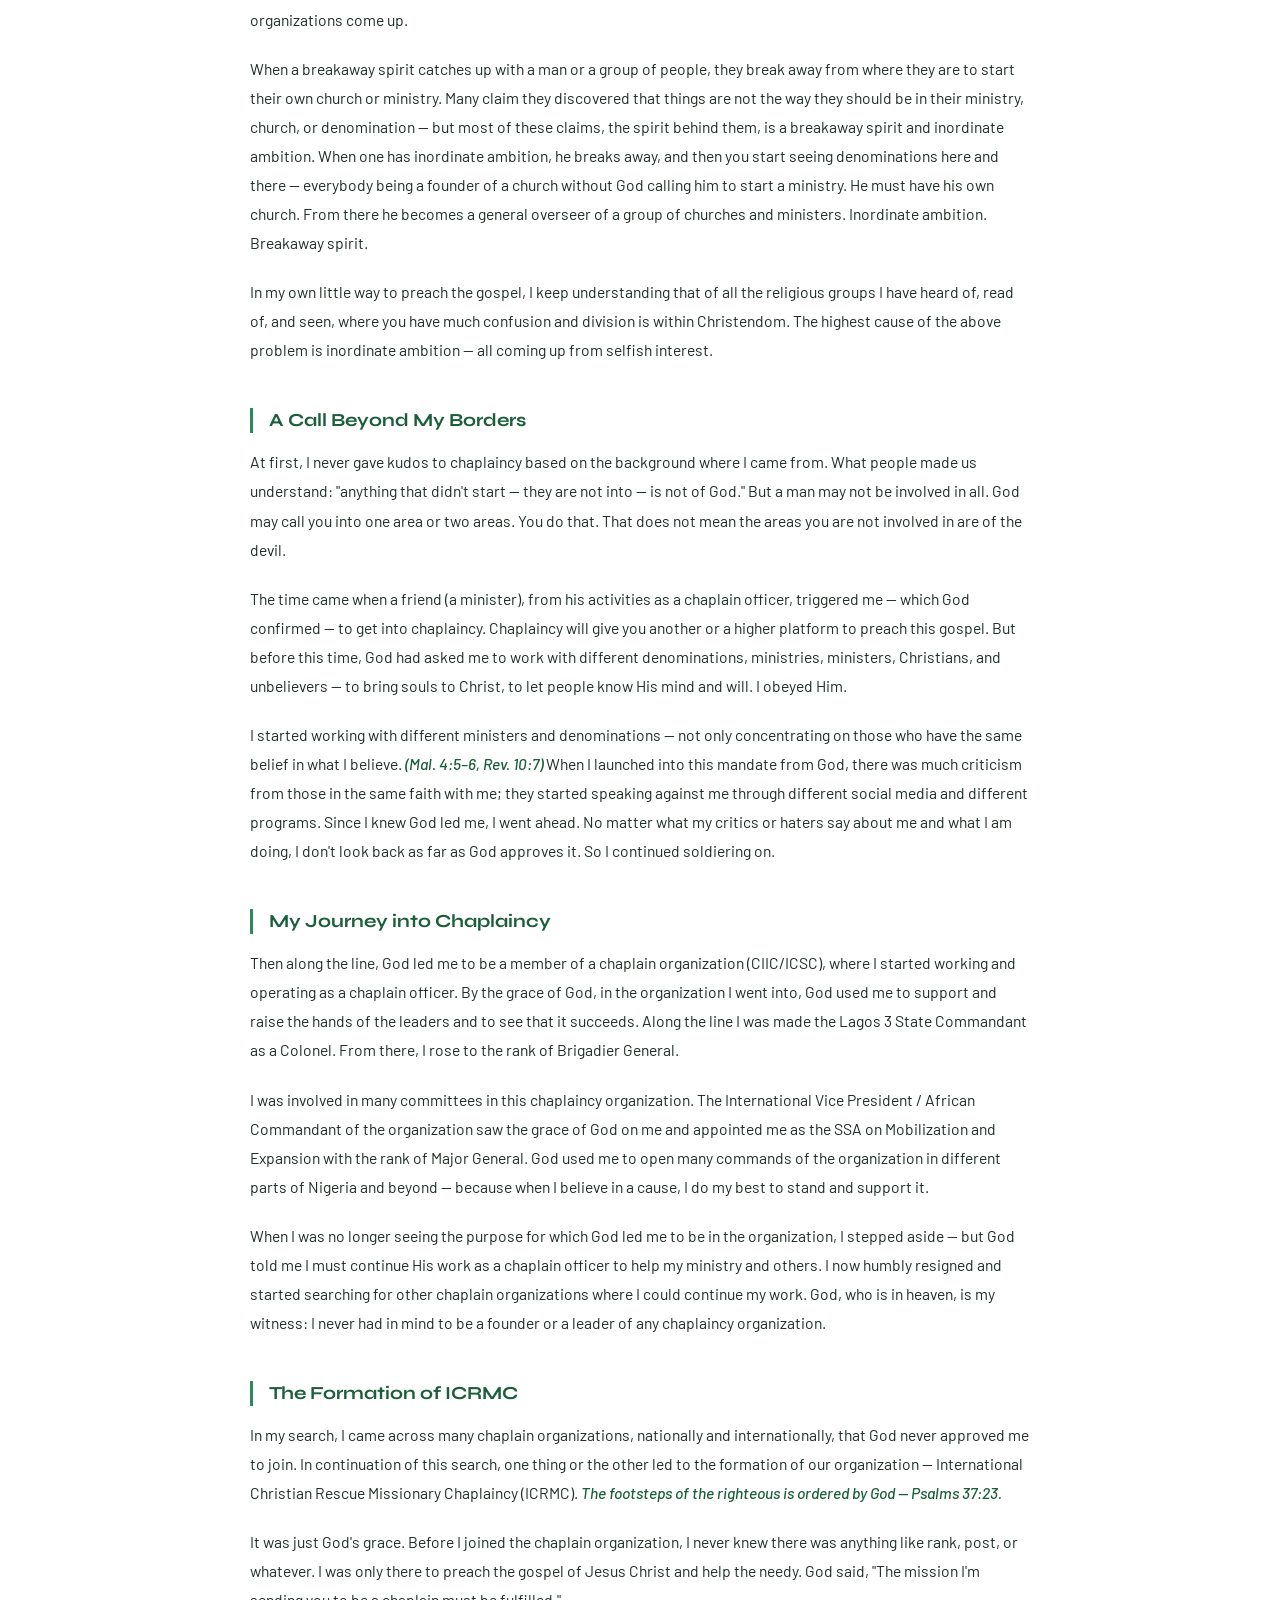
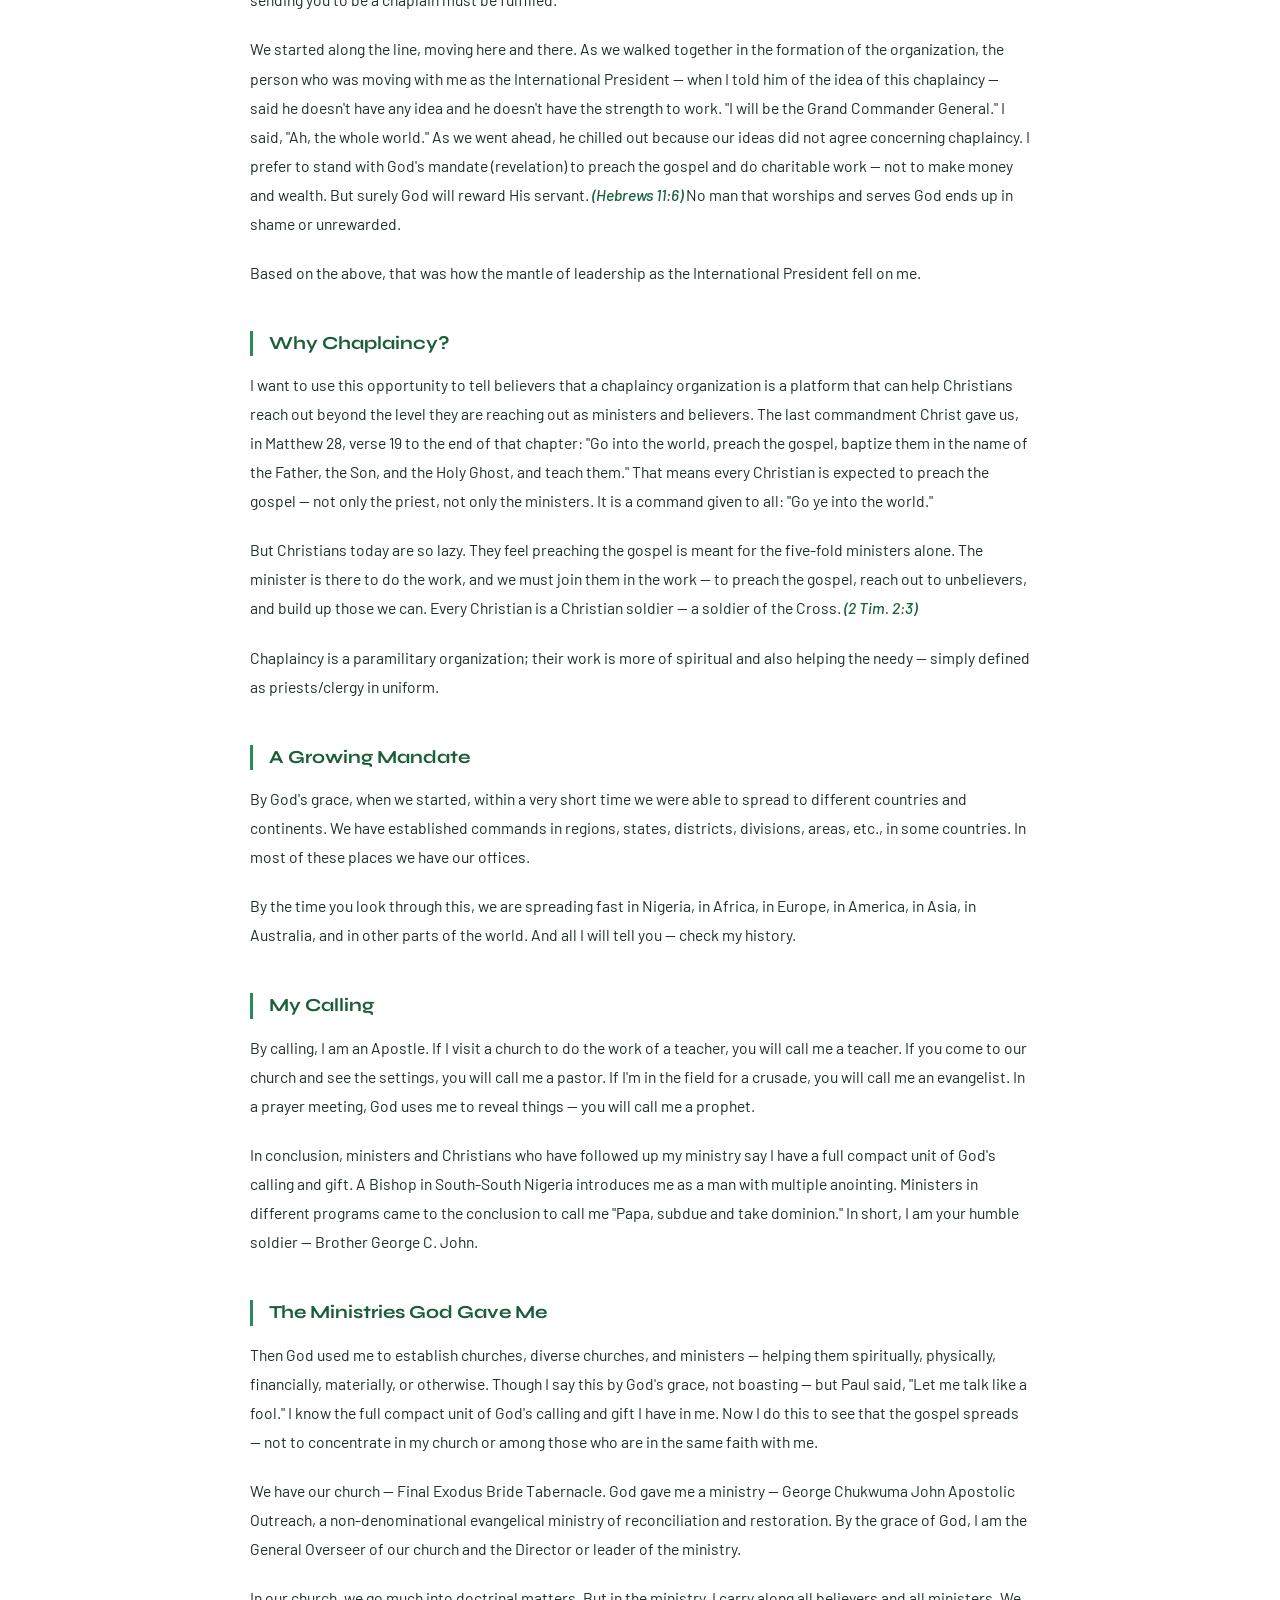
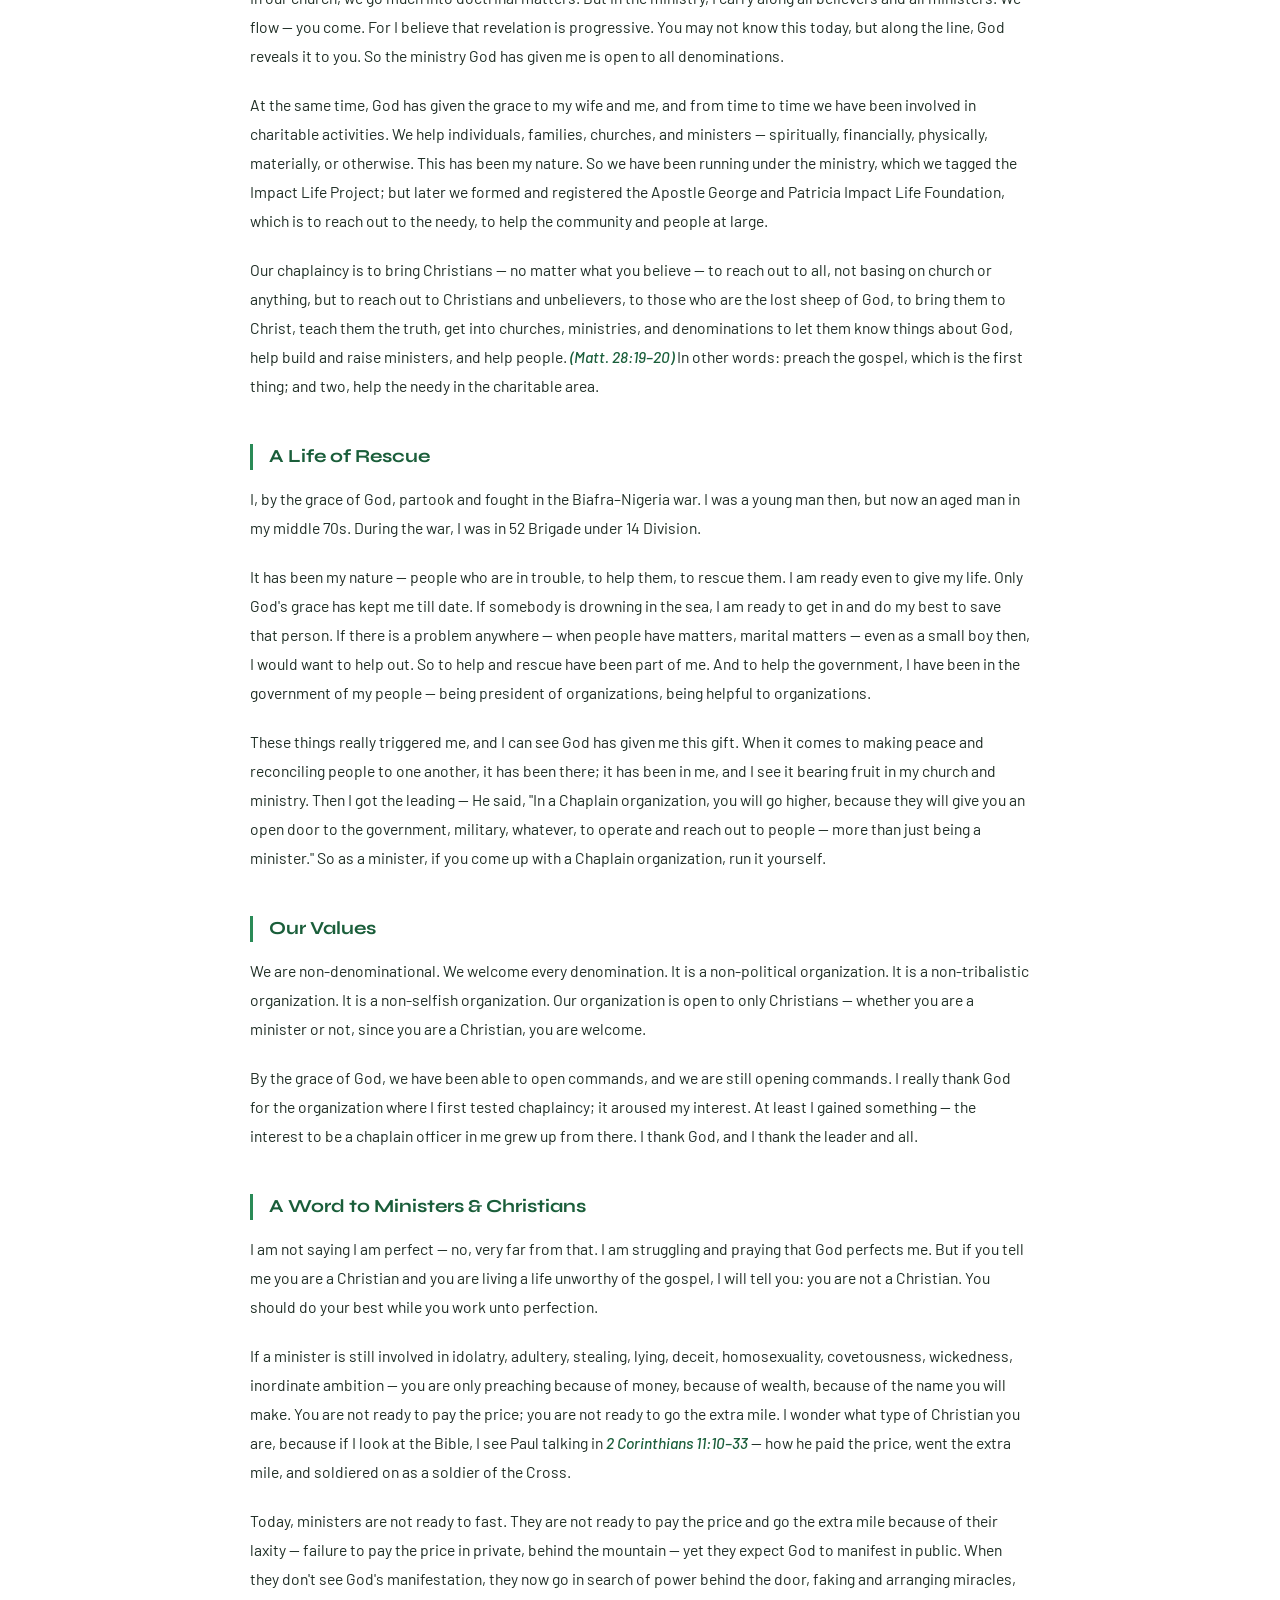
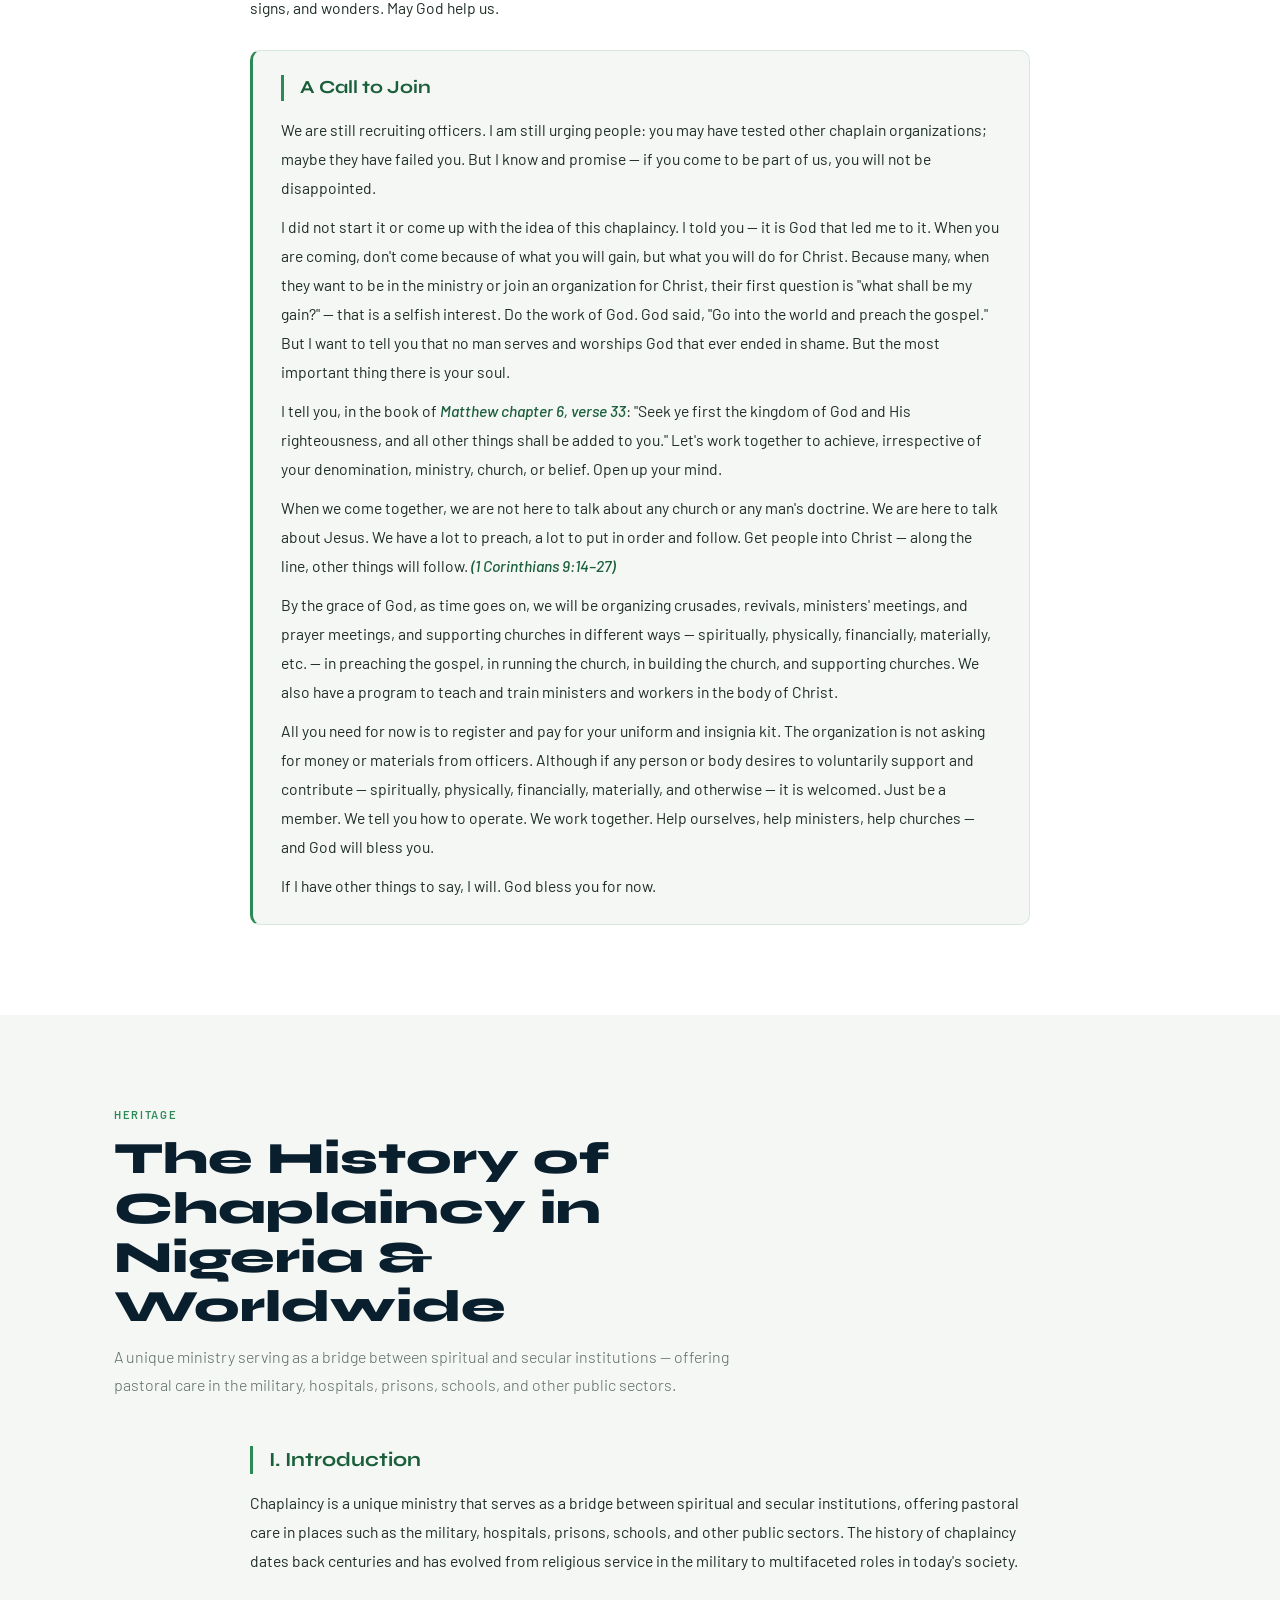
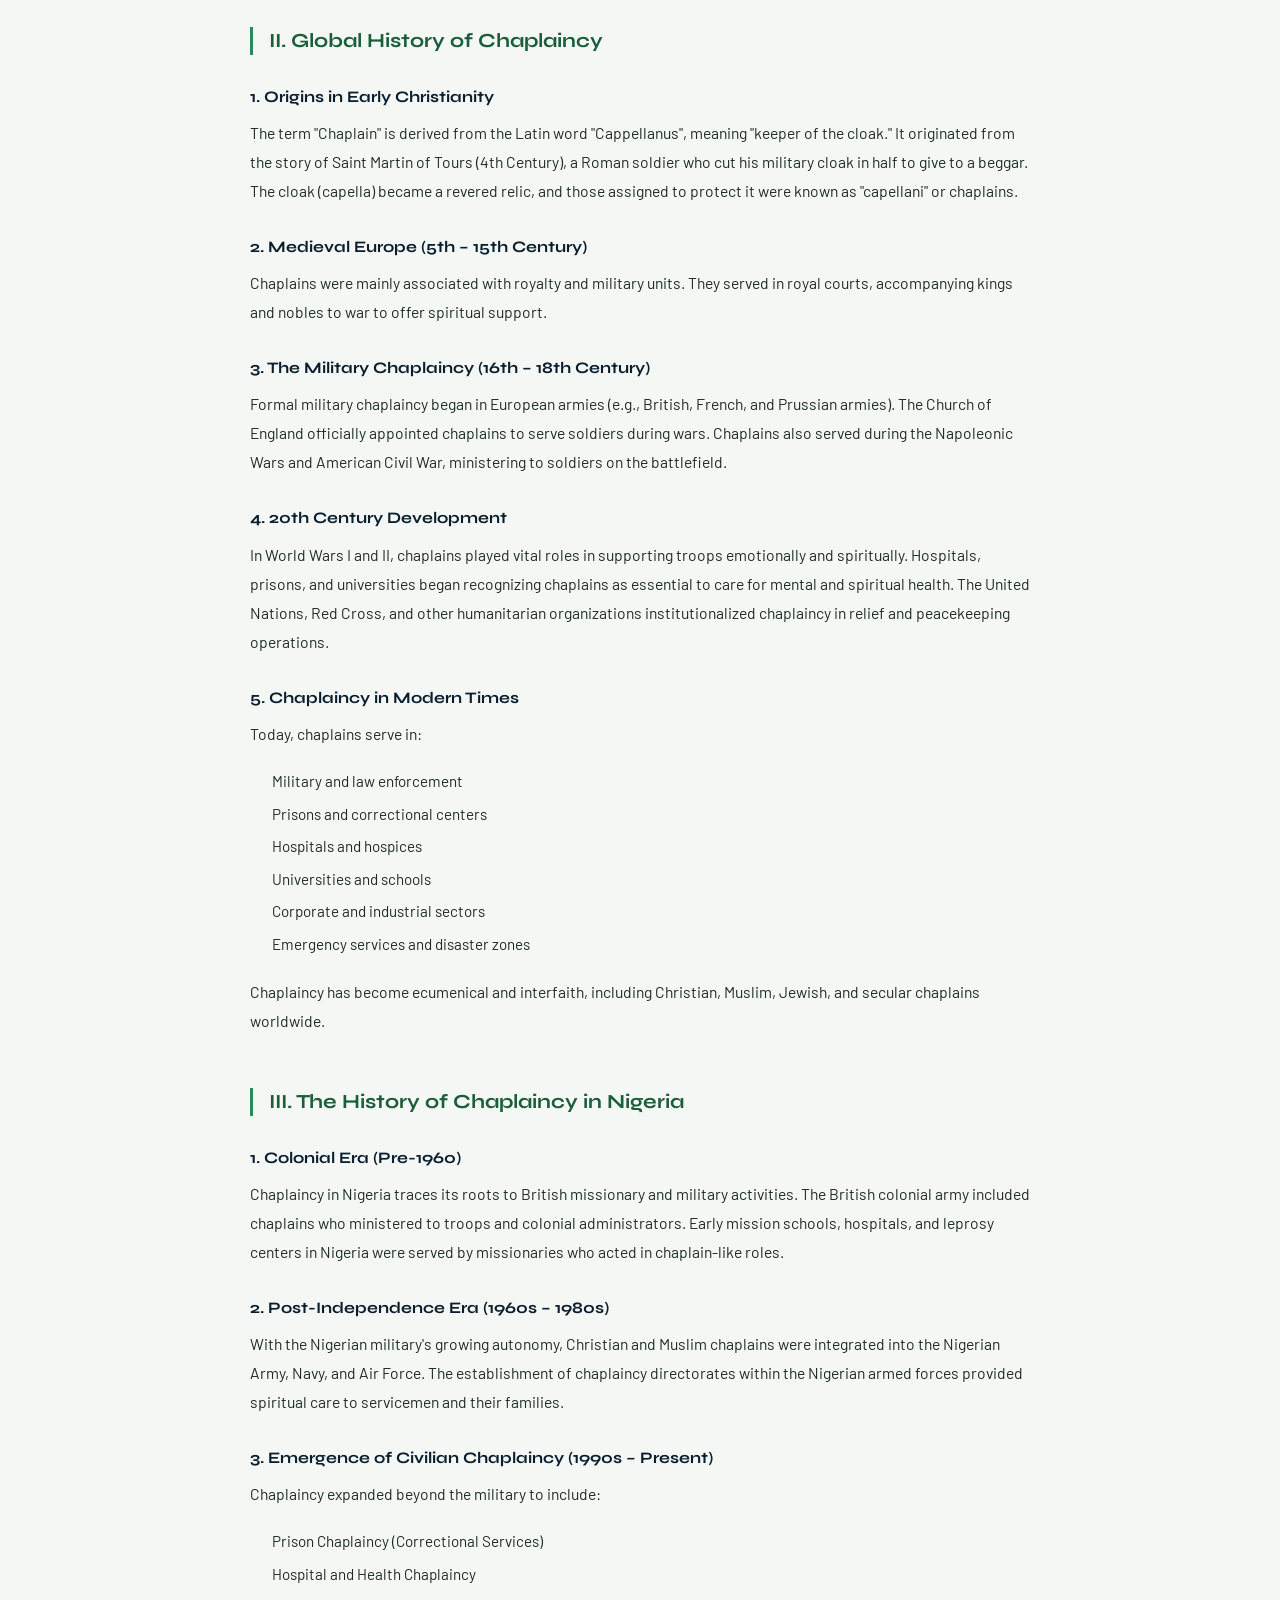
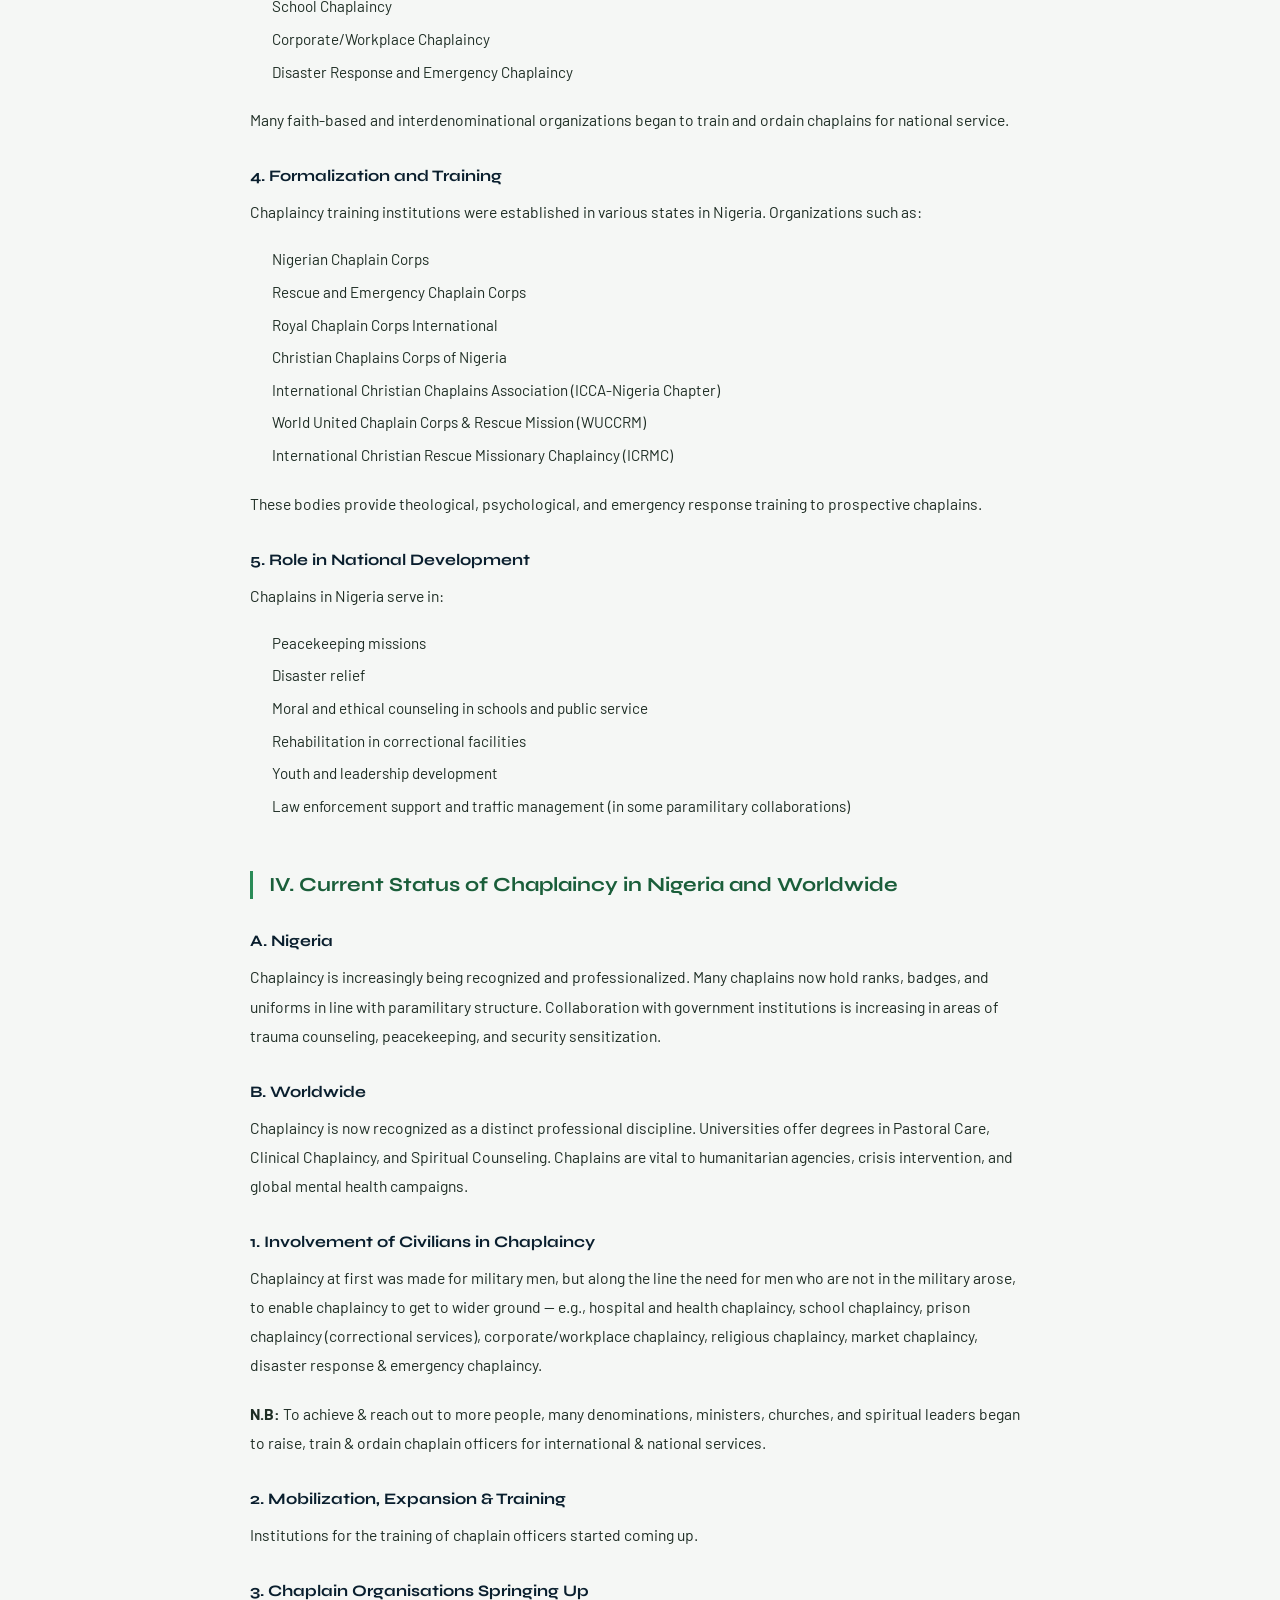
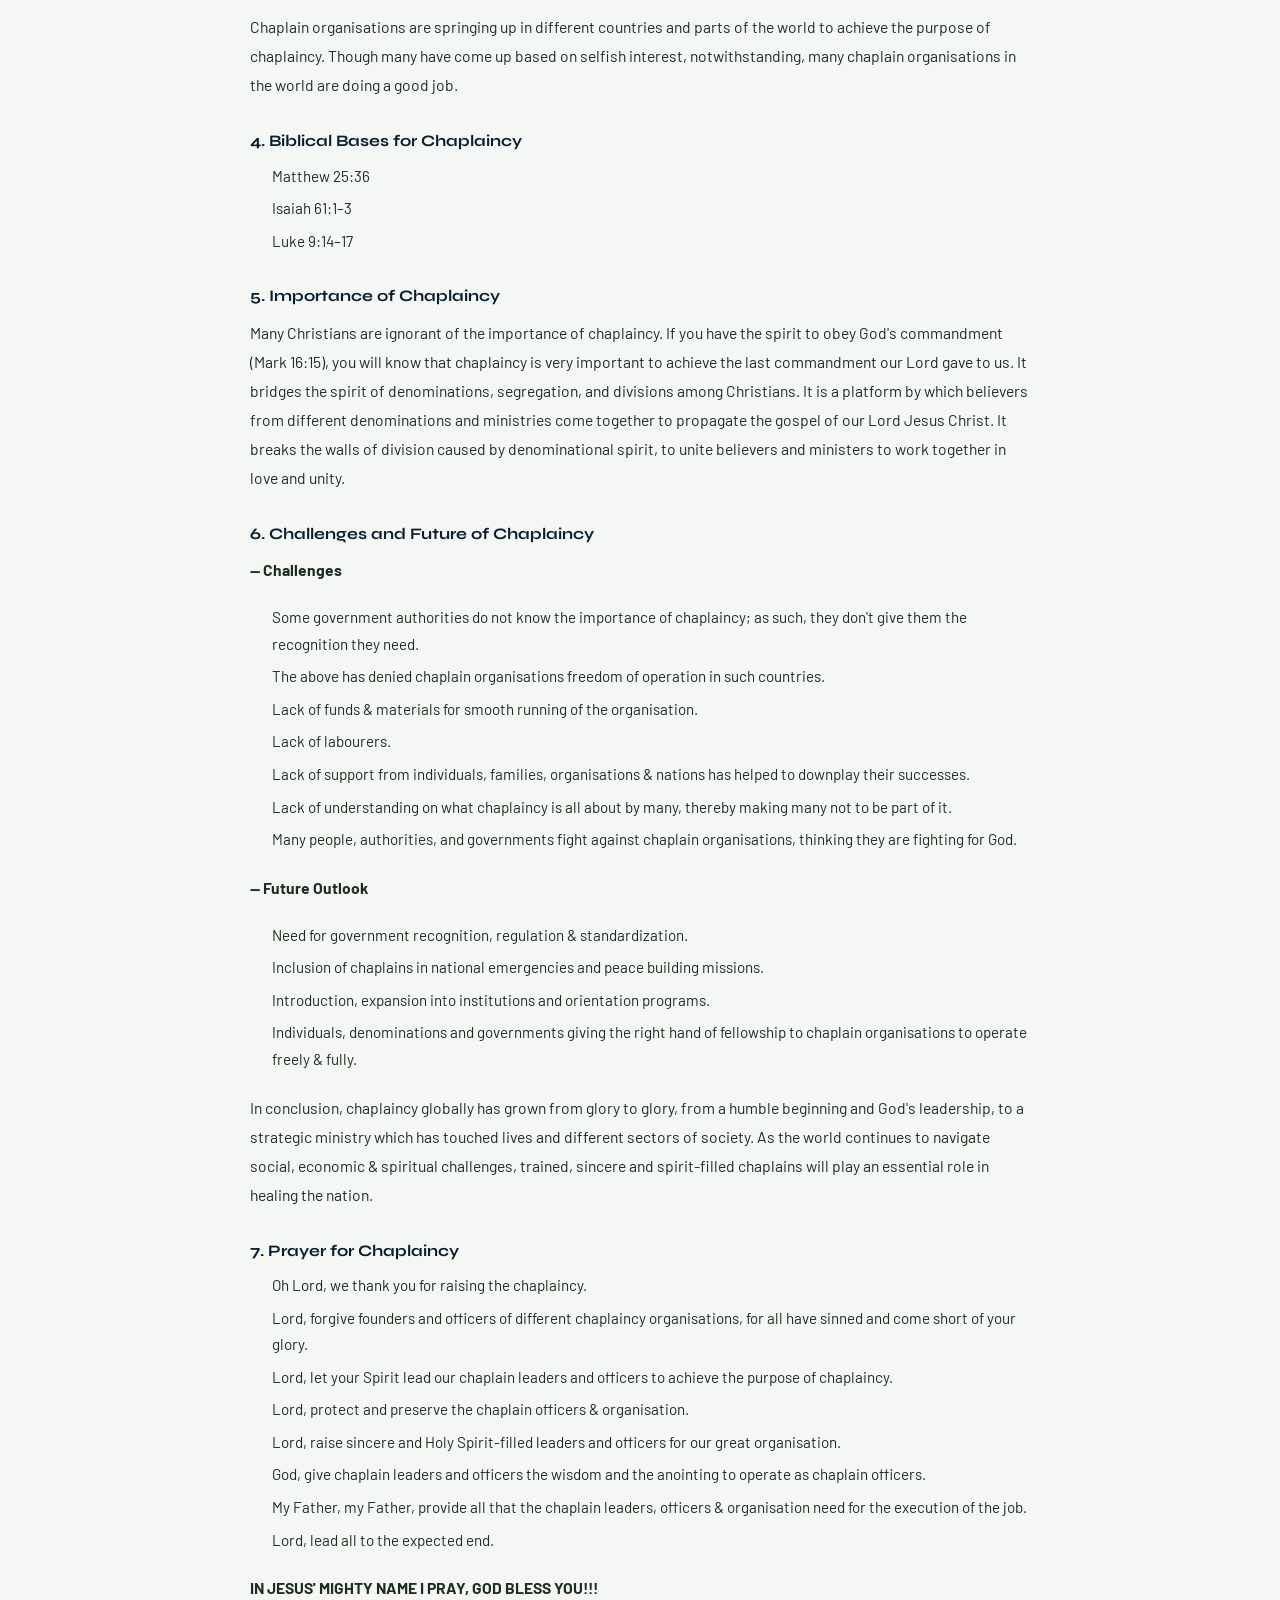
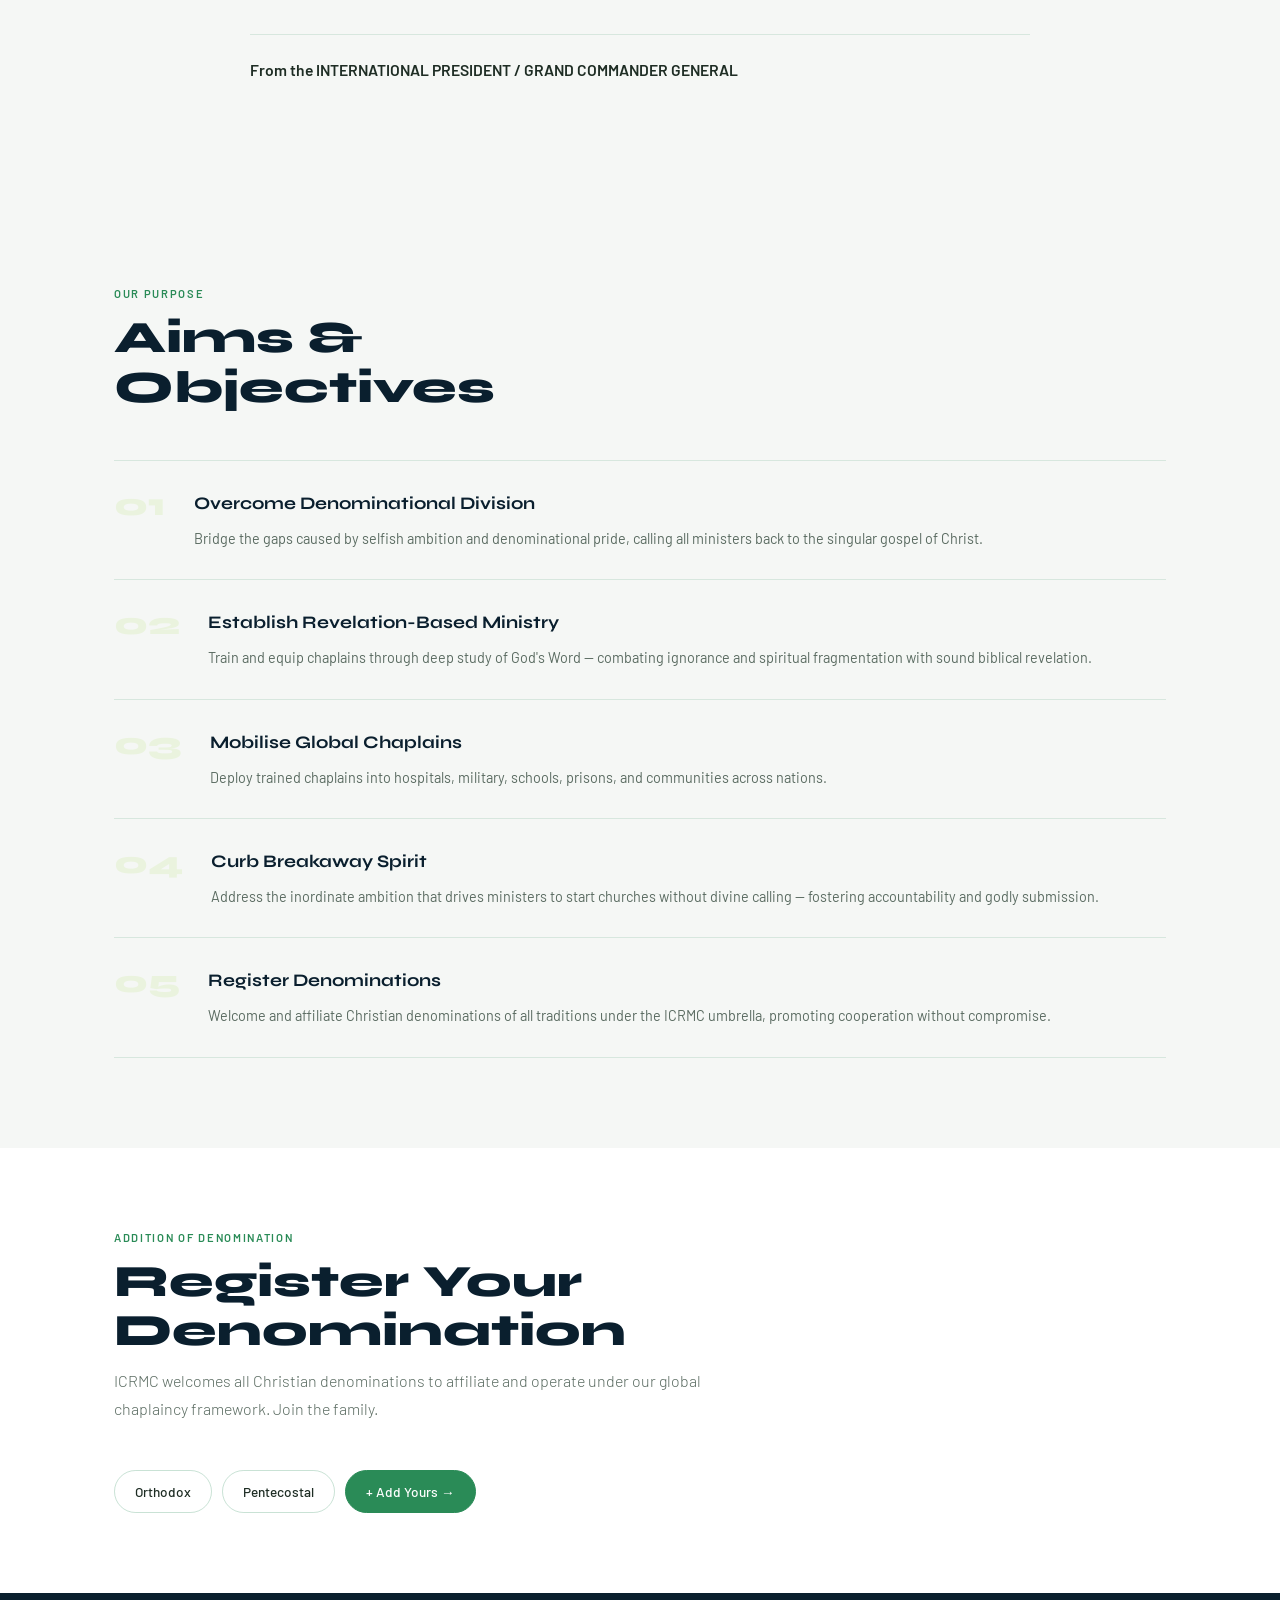
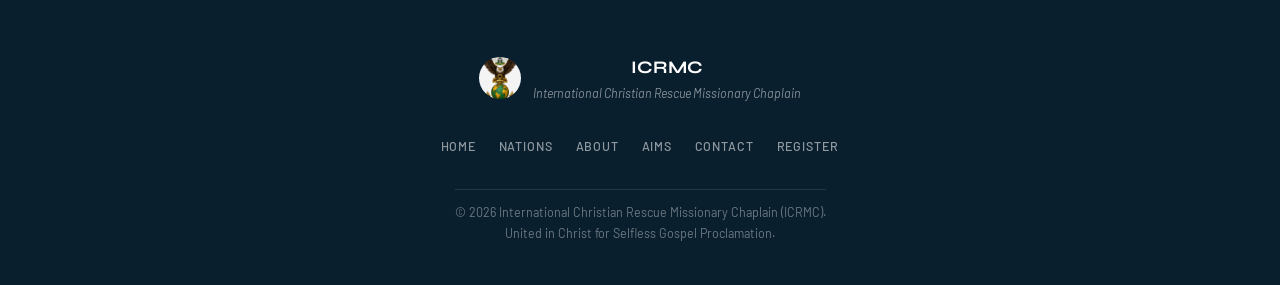
==== commit d904e35d: "Update logo to logo new across all HTML files" ====
--- a/about.html
+++ b/about.html
@@ -6,12 +6,12 @@
   <meta name="description" content="About ICRMC — our mission, vision, values, aims and objectives, and how to register your denomination with the International Christian Rescue Missionary Chaplain.">
   <meta property="og:title" content="About — International Christian Rescue Missionary Chaplain (ICRMC)">
   <meta property="og:description" content="Transcending denominational boundaries through selfless gospel proclamation — uniting chaplains across nations in one body, one mission, one Christ.">
-  <meta property="og:image" content="images/Logo.jpeg">
+  <meta property="og:image" content="images/logo new.jpeg">
   <meta property="og:type" content="website">
   <meta name="twitter:card" content="summary_large_image">
   <title>About — International Christian Rescue Missionary Chaplain (ICRMC)</title>
-  <link rel="icon" type="image/jpeg" href="images/Logo.jpeg">
-  <link rel="apple-touch-icon" href="images/Logo.jpeg">
+  <link rel="icon" type="image/jpeg" href="images/logo new.jpeg">
+  <link rel="apple-touch-icon" href="images/logo new.jpeg">
   <link rel="preconnect" href="https://fonts.googleapis.com">
   <link rel="preconnect" href="https://fonts.gstatic.com" crossorigin>
   <link href="https://fonts.googleapis.com/css2?family=Syne:wght@400;600;700;800&family=Barlow:ital,wght@0,300;0,400;0,500;0,600;1,300;1,400&display=swap" rel="stylesheet">
@@ -24,7 +24,7 @@
     <div class="nav-inner">
       <a href="index.html" class="nav-brand">
         <div class="nav-logo">
-          <img src="images/Logo.jpeg" alt="ICRMC Logo" class="nav-logo-img">
+          <img src="images/logo new.jpeg" alt="ICRMC Logo" class="nav-logo-img">
         </div>
         <div class="nav-brand-text">
           <span class="nav-acronym">ICRMC</span>
@@ -384,7 +384,7 @@
       
       <div class="footer-brand">
         <div class="nav-logo footer-logo">
-          <img src="images/Logo.jpeg" alt="ICRMC Logo" class="nav-logo-img">
+          <img src="images/logo new.jpeg" alt="ICRMC Logo" class="nav-logo-img">
         </div>
         <div>
           <p class="footer-name">ICRMC</p>
--- a/assets/styles.css
+++ b/assets/styles.css
@@ -495,6 +495,85 @@
   .event-date-day { font-size: 2rem; }
 }
 
+/* ── Event banner animations ── */
+.event-title .event-accent {
+  position: relative;
+  display: inline-block;
+  background: linear-gradient(90deg, #5dcaa5, #f7e37c, #5dcaa5);
+  background-size: 200% auto;
+  -webkit-background-clip: text;
+  background-clip: text;
+  -webkit-text-fill-color: transparent;
+  animation: eventShimmer 3.5s linear infinite;
+}
+.event-ribbon {
+  animation: eventRibbon 2.4s ease-in-out infinite;
+}
+.event-date {
+  position: relative;
+  animation: eventFloat 3.2s ease-in-out infinite;
+}
+.event-date::after {
+  content: '';
+  position: absolute;
+  inset: -4px;
+  border-radius: var(--radius-lg);
+  background: var(--green);
+  filter: blur(18px);
+  opacity: 0.45;
+  z-index: -1;
+  animation: eventPulse 3.2s ease-in-out infinite;
+}
+.event-banner::before {
+  content: '';
+  position: absolute;
+  top: 0;
+  left: -60%;
+  width: 50%;
+  height: 100%;
+  background: linear-gradient(100deg, transparent, rgba(255,255,255,0.14), transparent);
+  transform: skewX(-20deg);
+  animation: eventSweep 4.5s ease-in-out infinite;
+}
+.event-cta {
+  animation: eventCtaPulse 2.2s ease-in-out infinite;
+}
+
+@keyframes eventShimmer {
+  to { background-position: 200% center; }
+}
+@keyframes eventRibbon {
+  0%, 100% { transform: rotate(45deg) scale(1); }
+  50% { transform: rotate(45deg) scale(1.12); }
+}
+@keyframes eventFloat {
+  0%, 100% { transform: translateY(0); }
+  50% { transform: translateY(-8px); }
+}
+@keyframes eventPulse {
+  0%, 100% { opacity: 0.35; transform: scale(1); }
+  50% { opacity: 0.75; transform: scale(1.06); }
+}
+@keyframes eventSweep {
+  0% { left: -60%; }
+  55%, 100% { left: 120%; }
+}
+@keyframes eventCtaPulse {
+  0%, 100% { box-shadow: 0 0 0 0 rgba(93,202,165,0.45); }
+  50% { box-shadow: 0 0 0 14px rgba(93,202,165,0); }
+}
+
+@media (prefers-reduced-motion: reduce) {
+  .event-title .event-accent,
+  .event-ribbon,
+  .event-date,
+  .event-date::after,
+  .event-banner::before,
+  .event-cta {
+    animation: none !important;
+  }
+}
+
 /* ════════════════════════════════
    NATIONS / FLAGS
 ════════════════════════════════ */
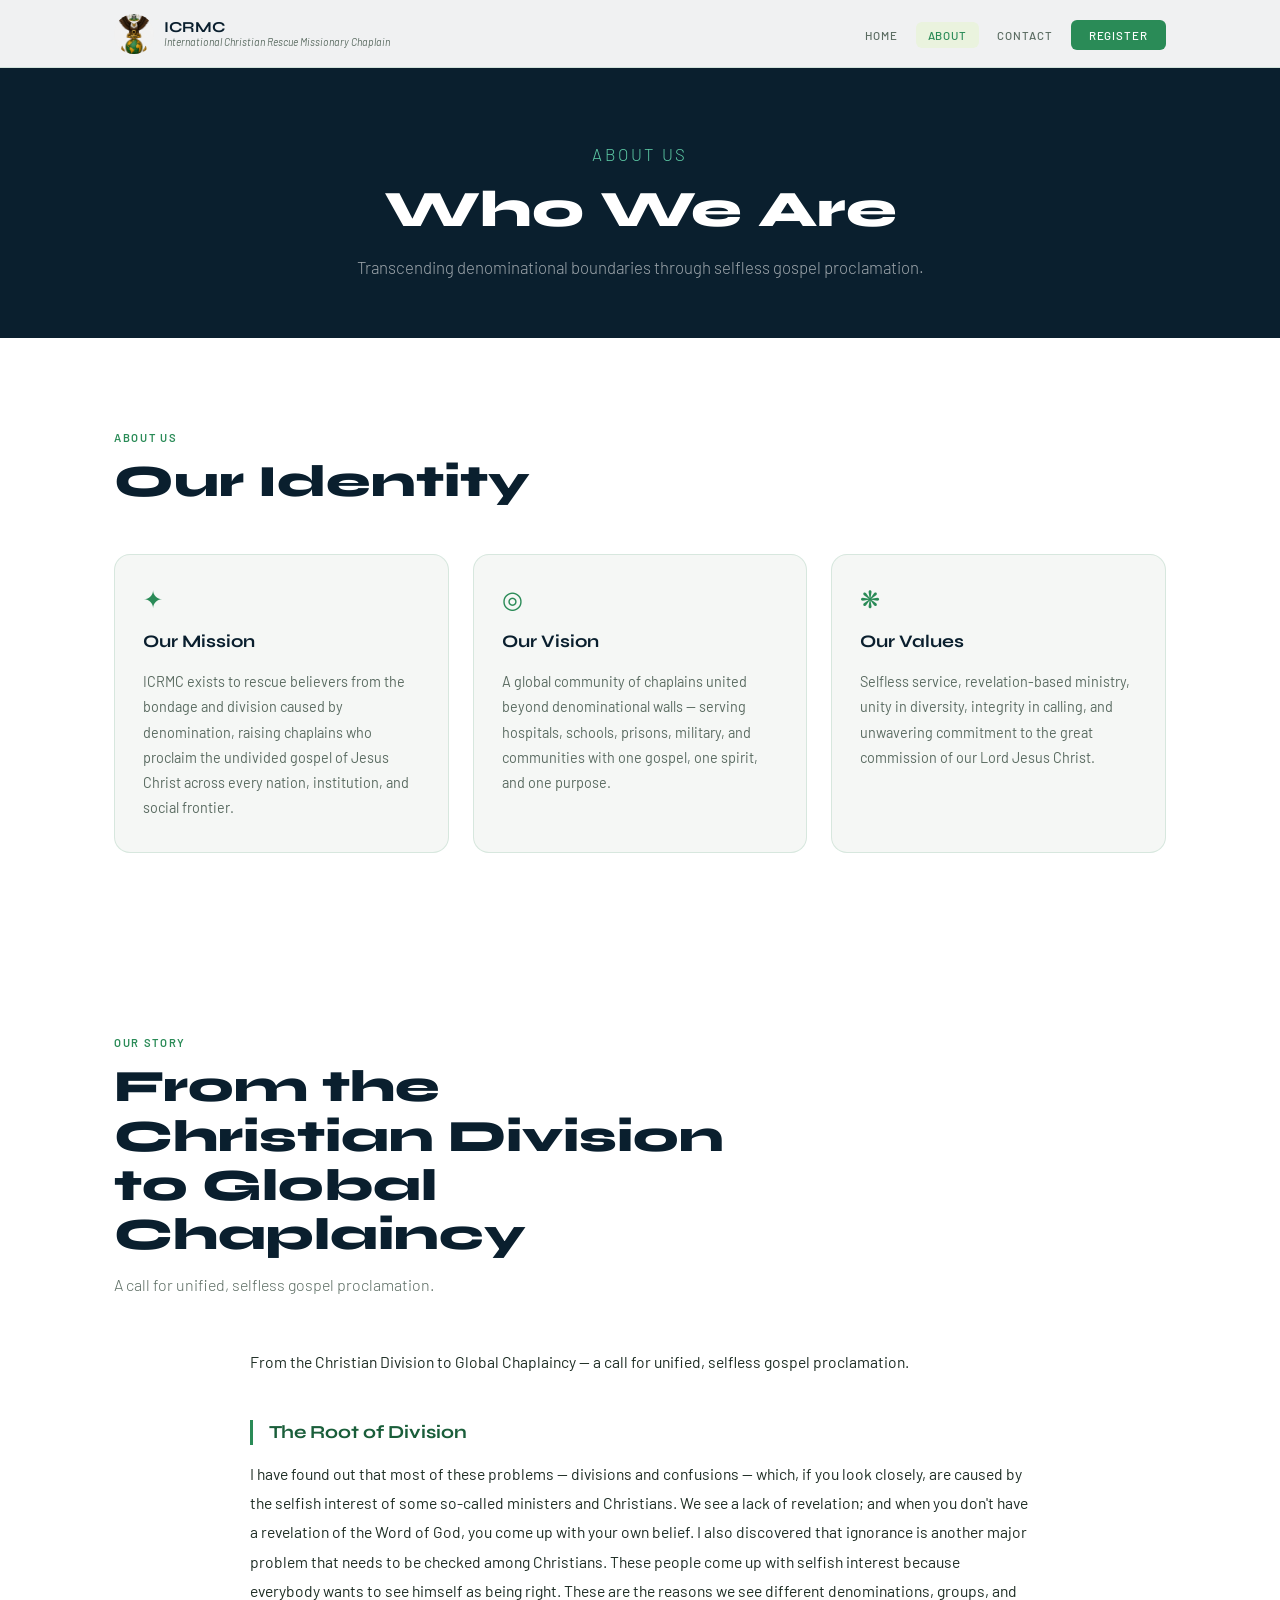
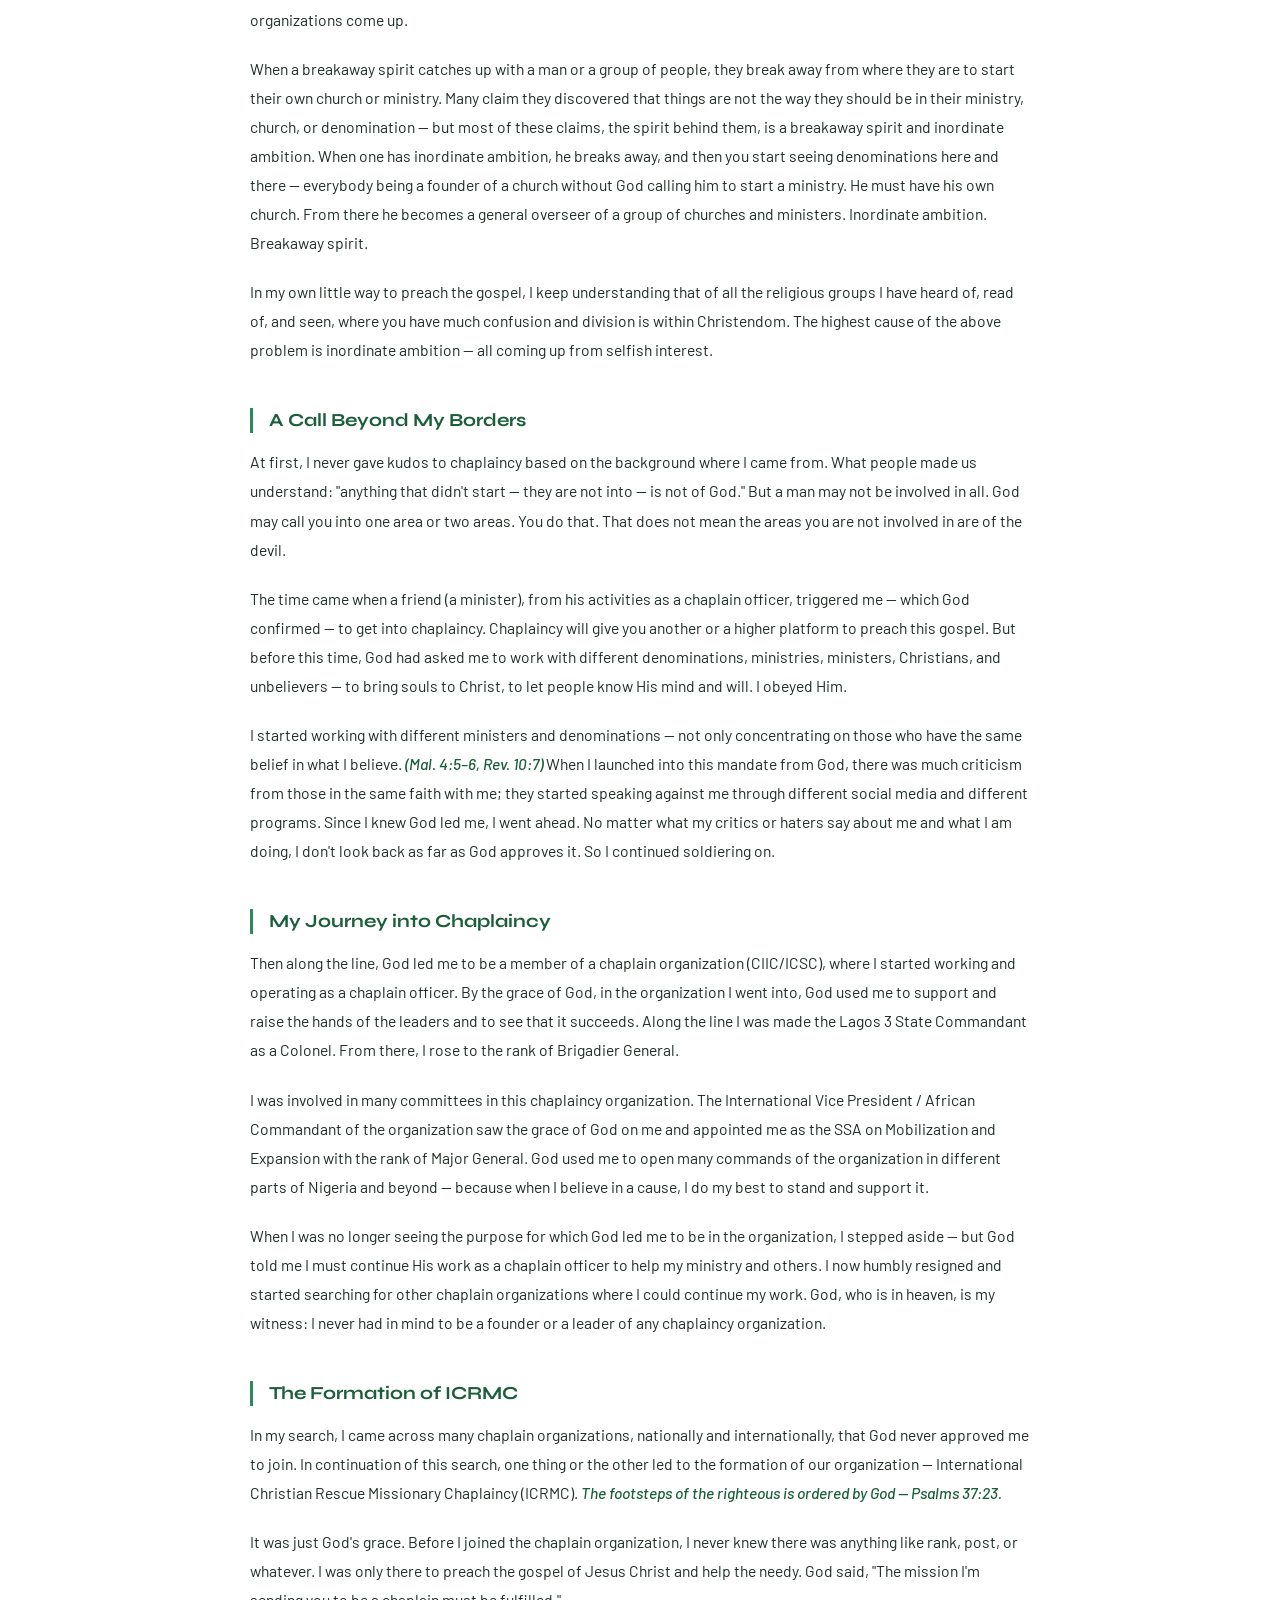
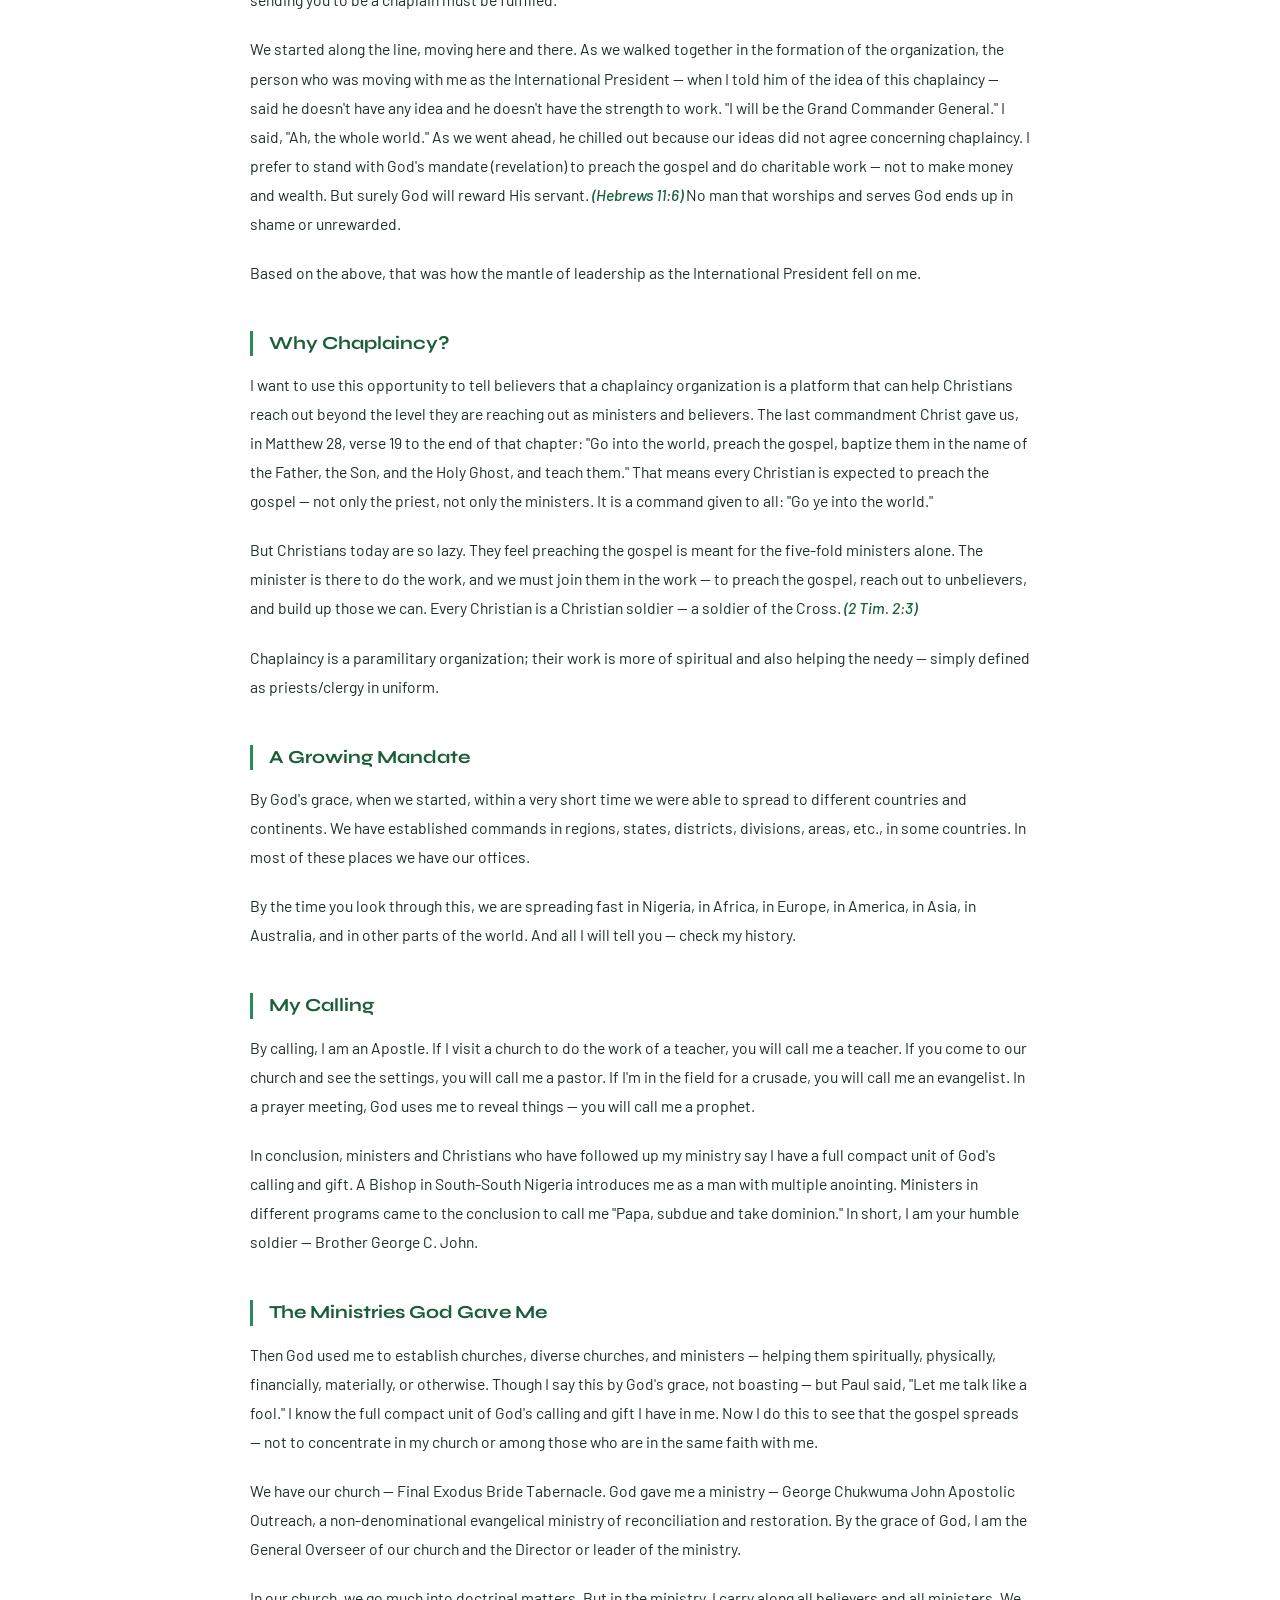
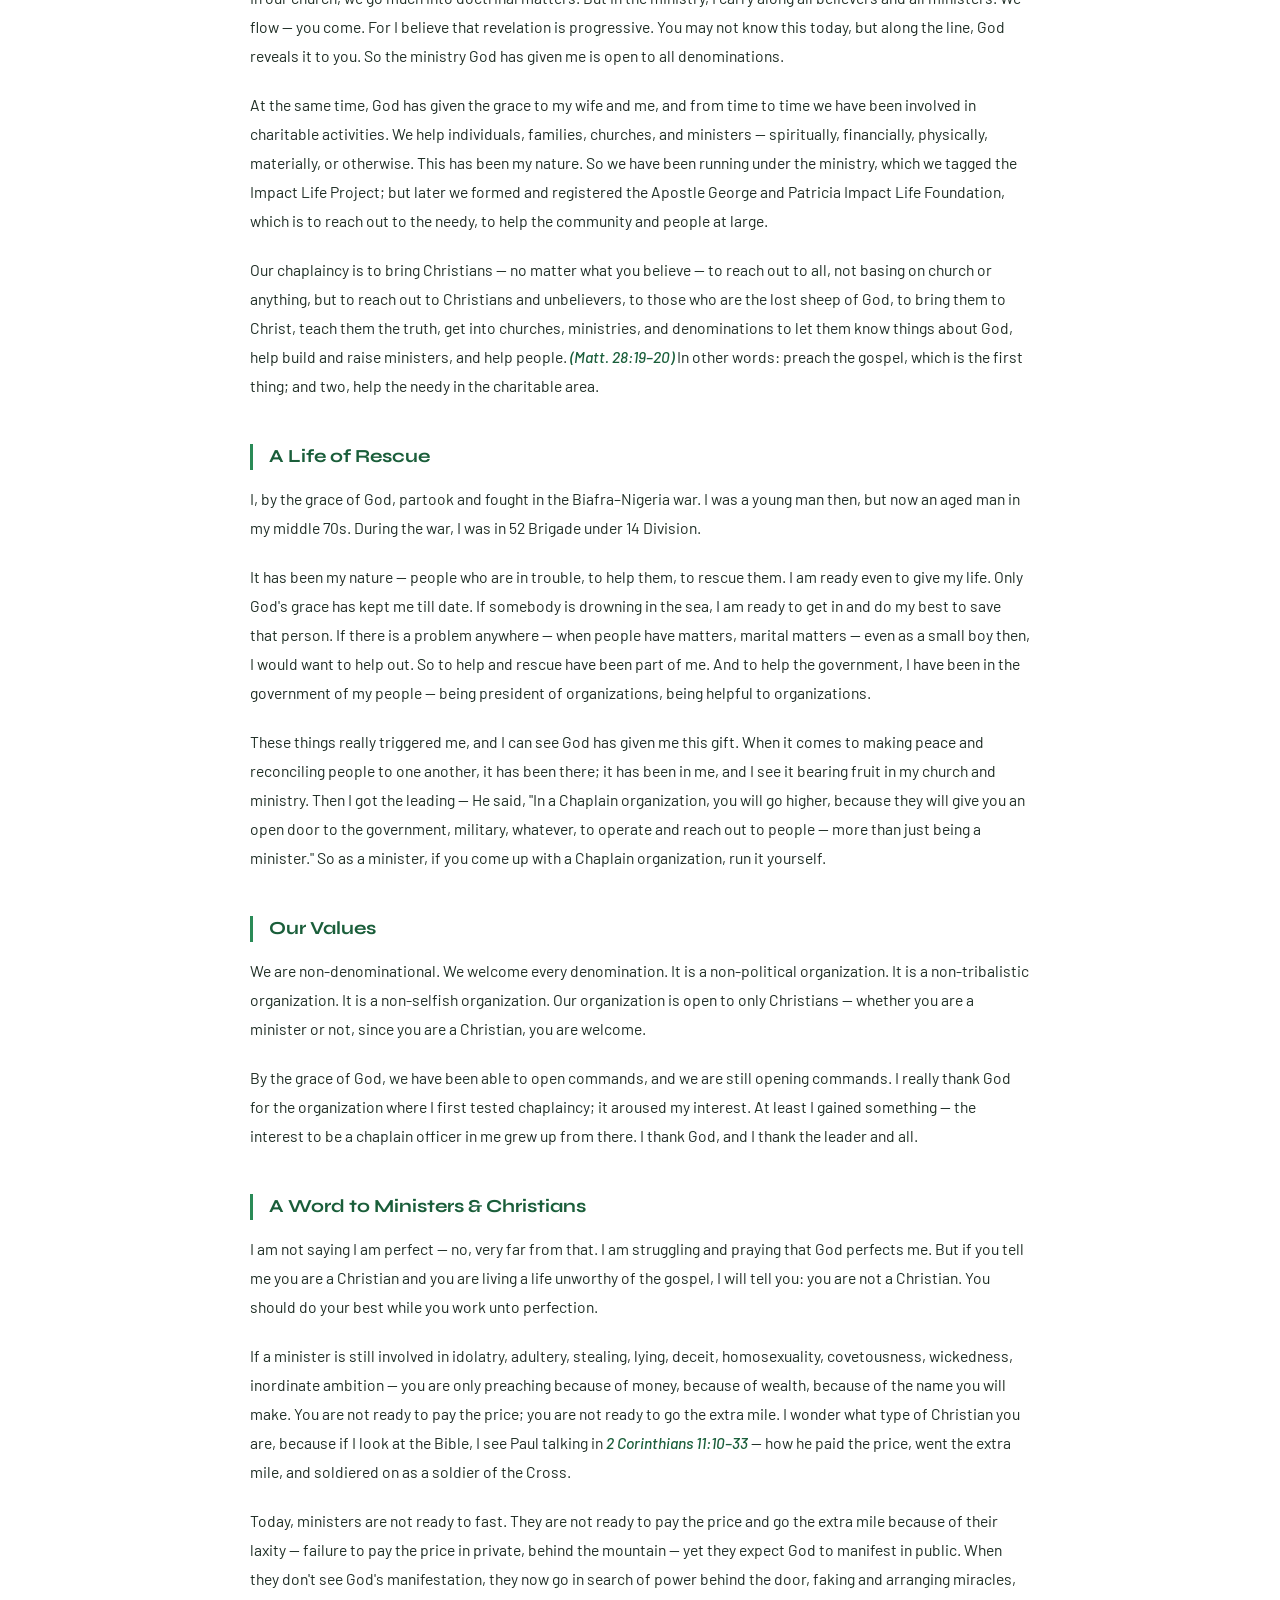
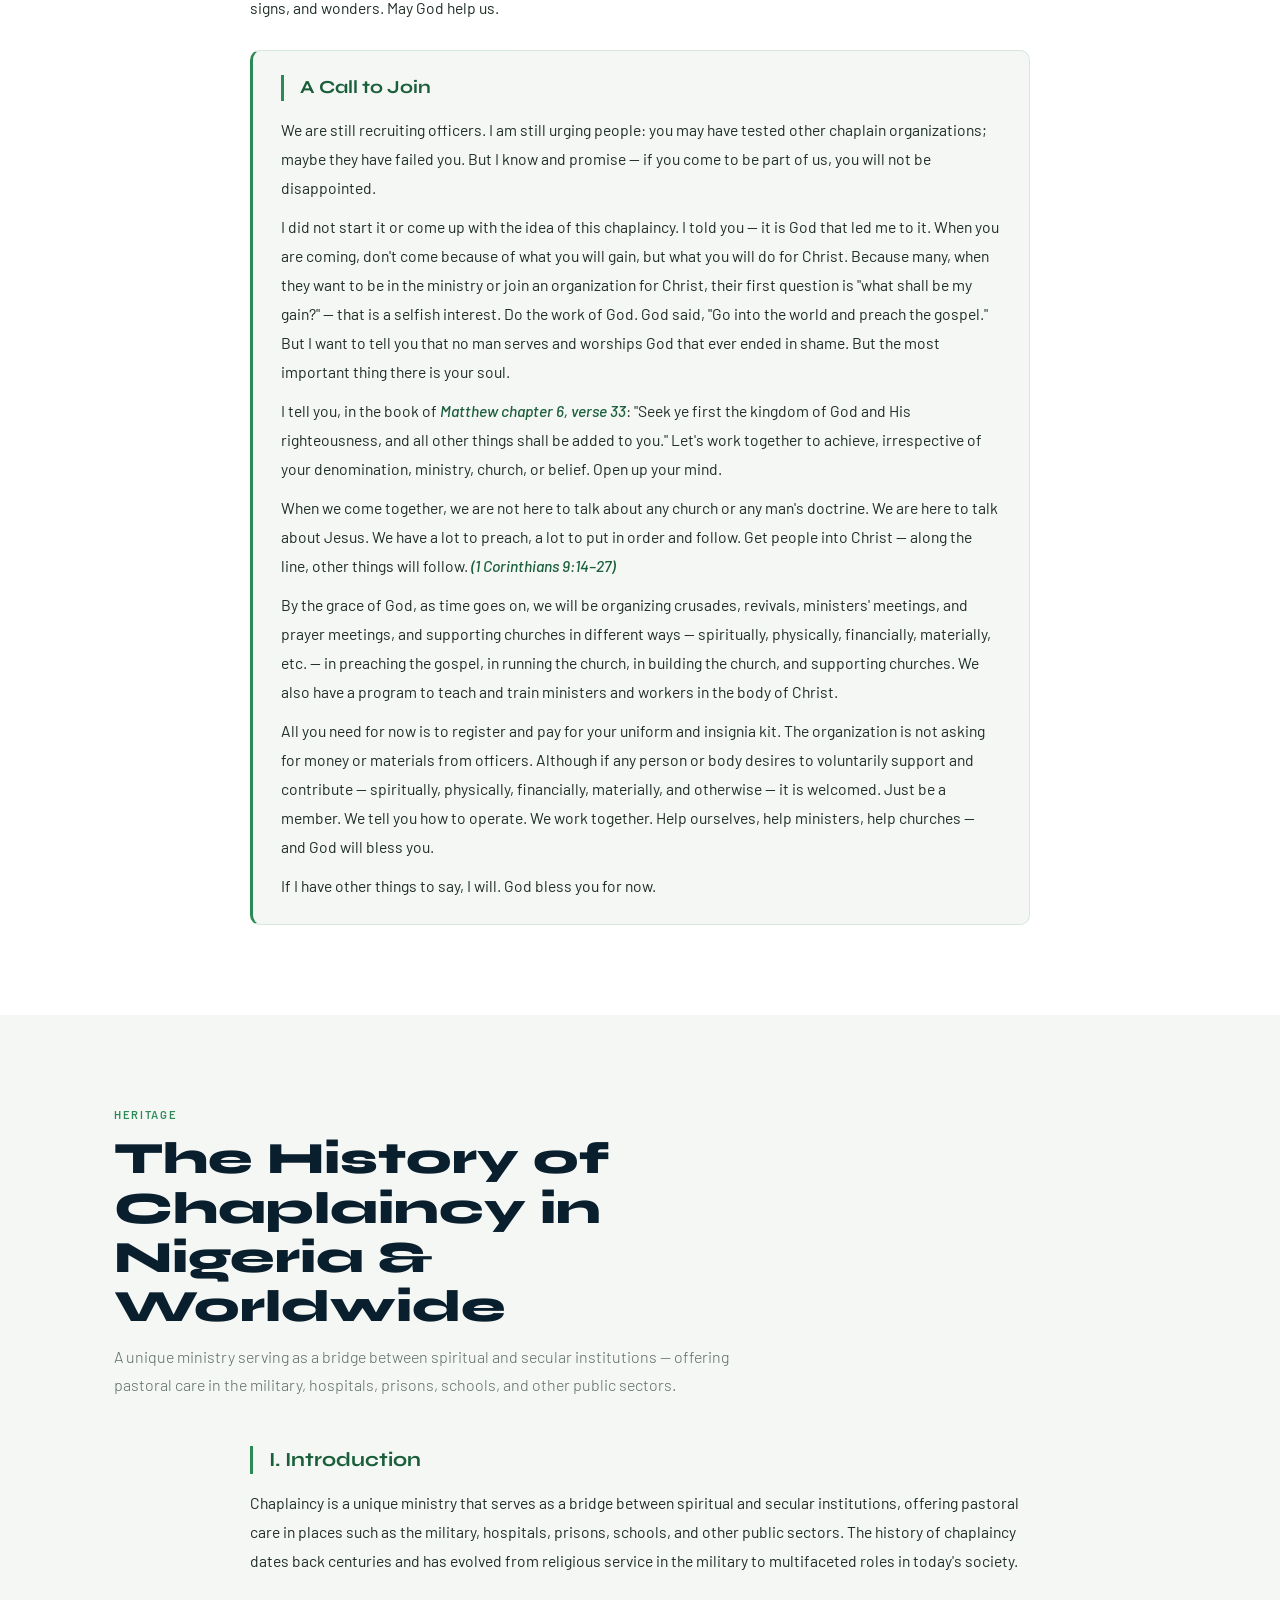
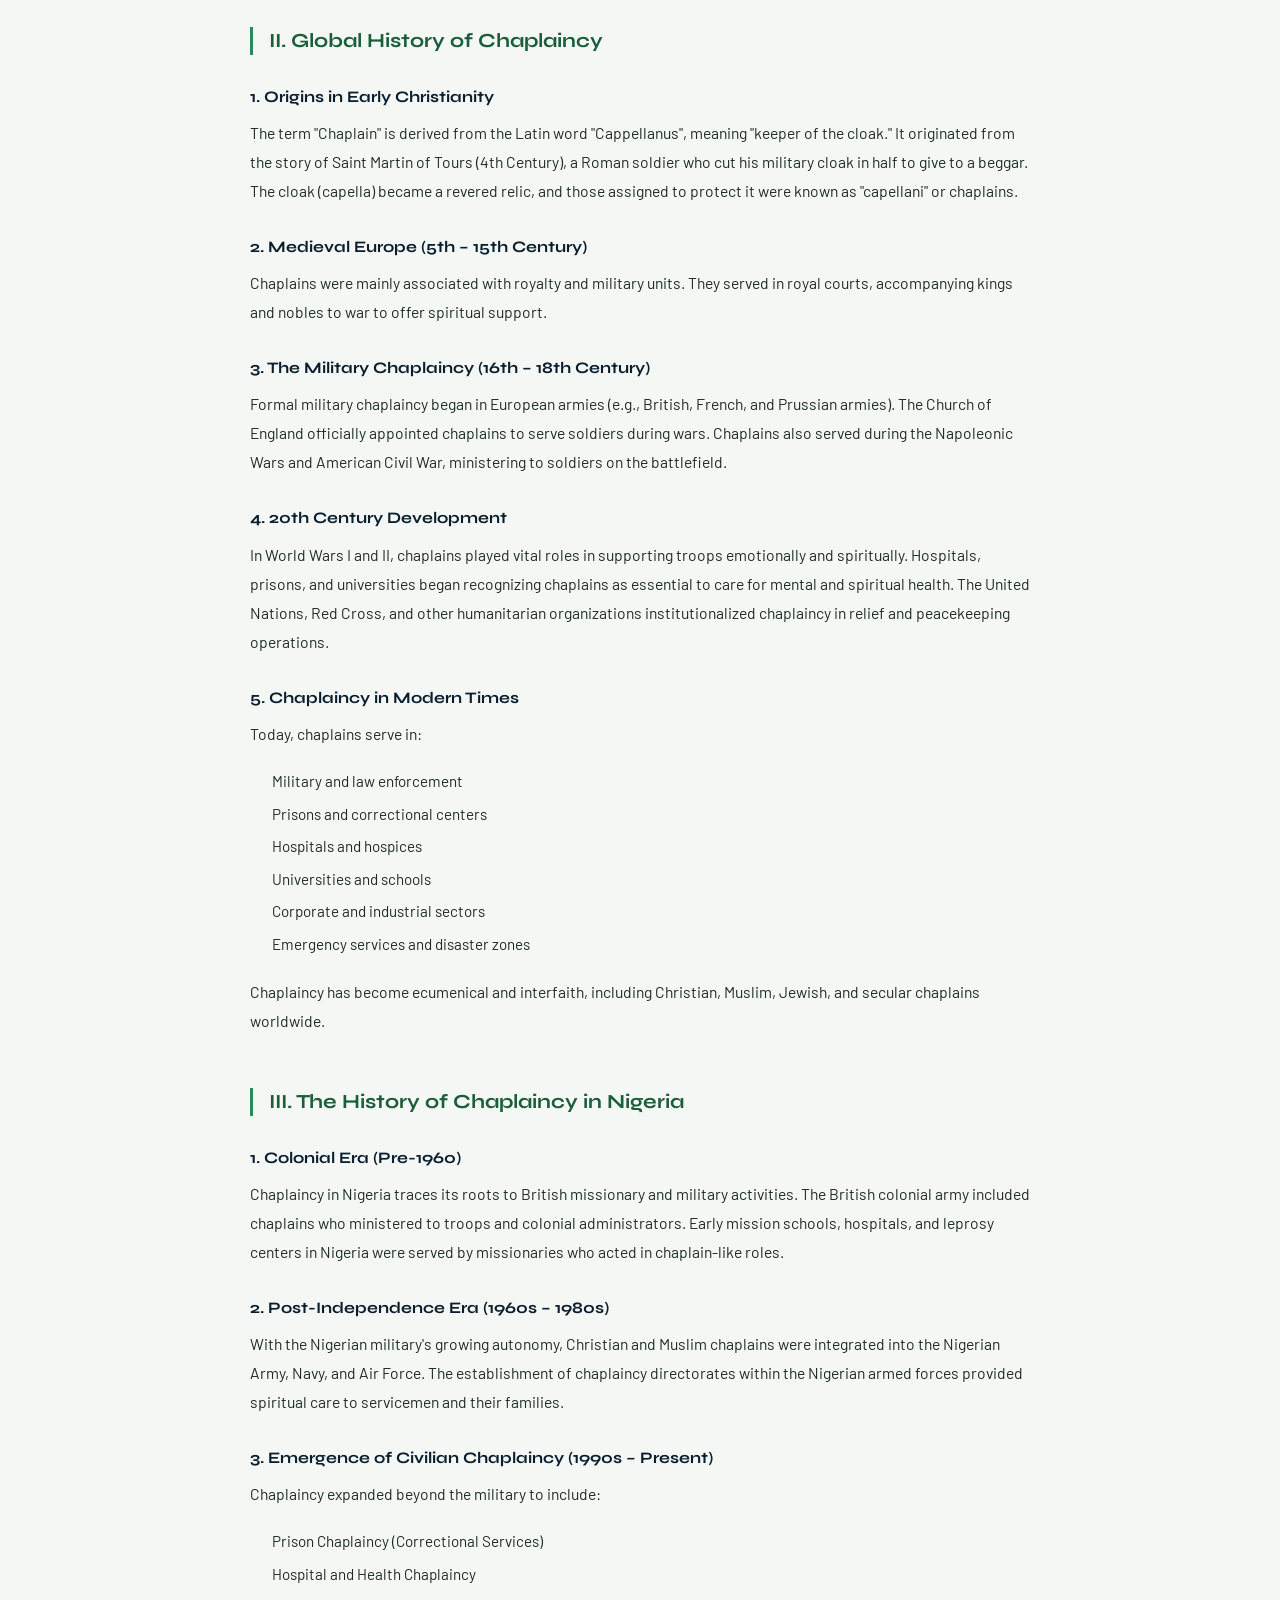
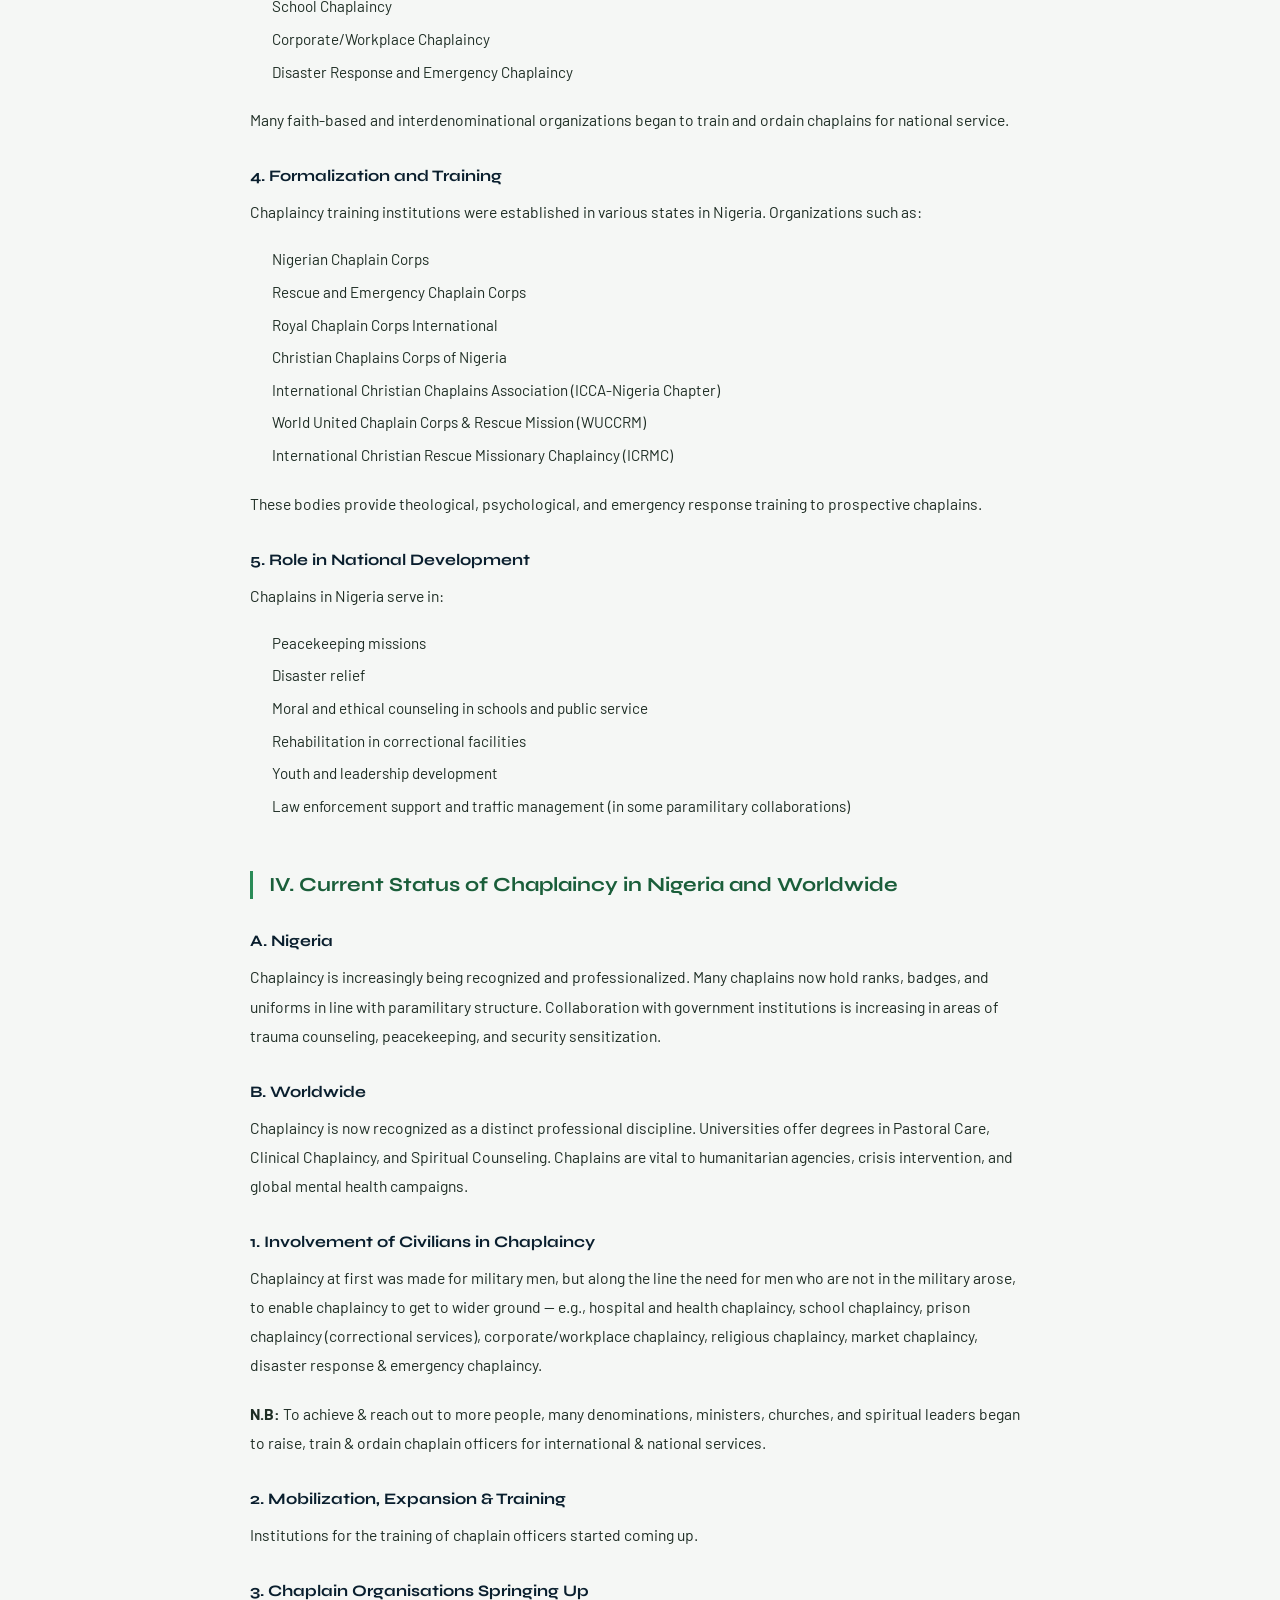
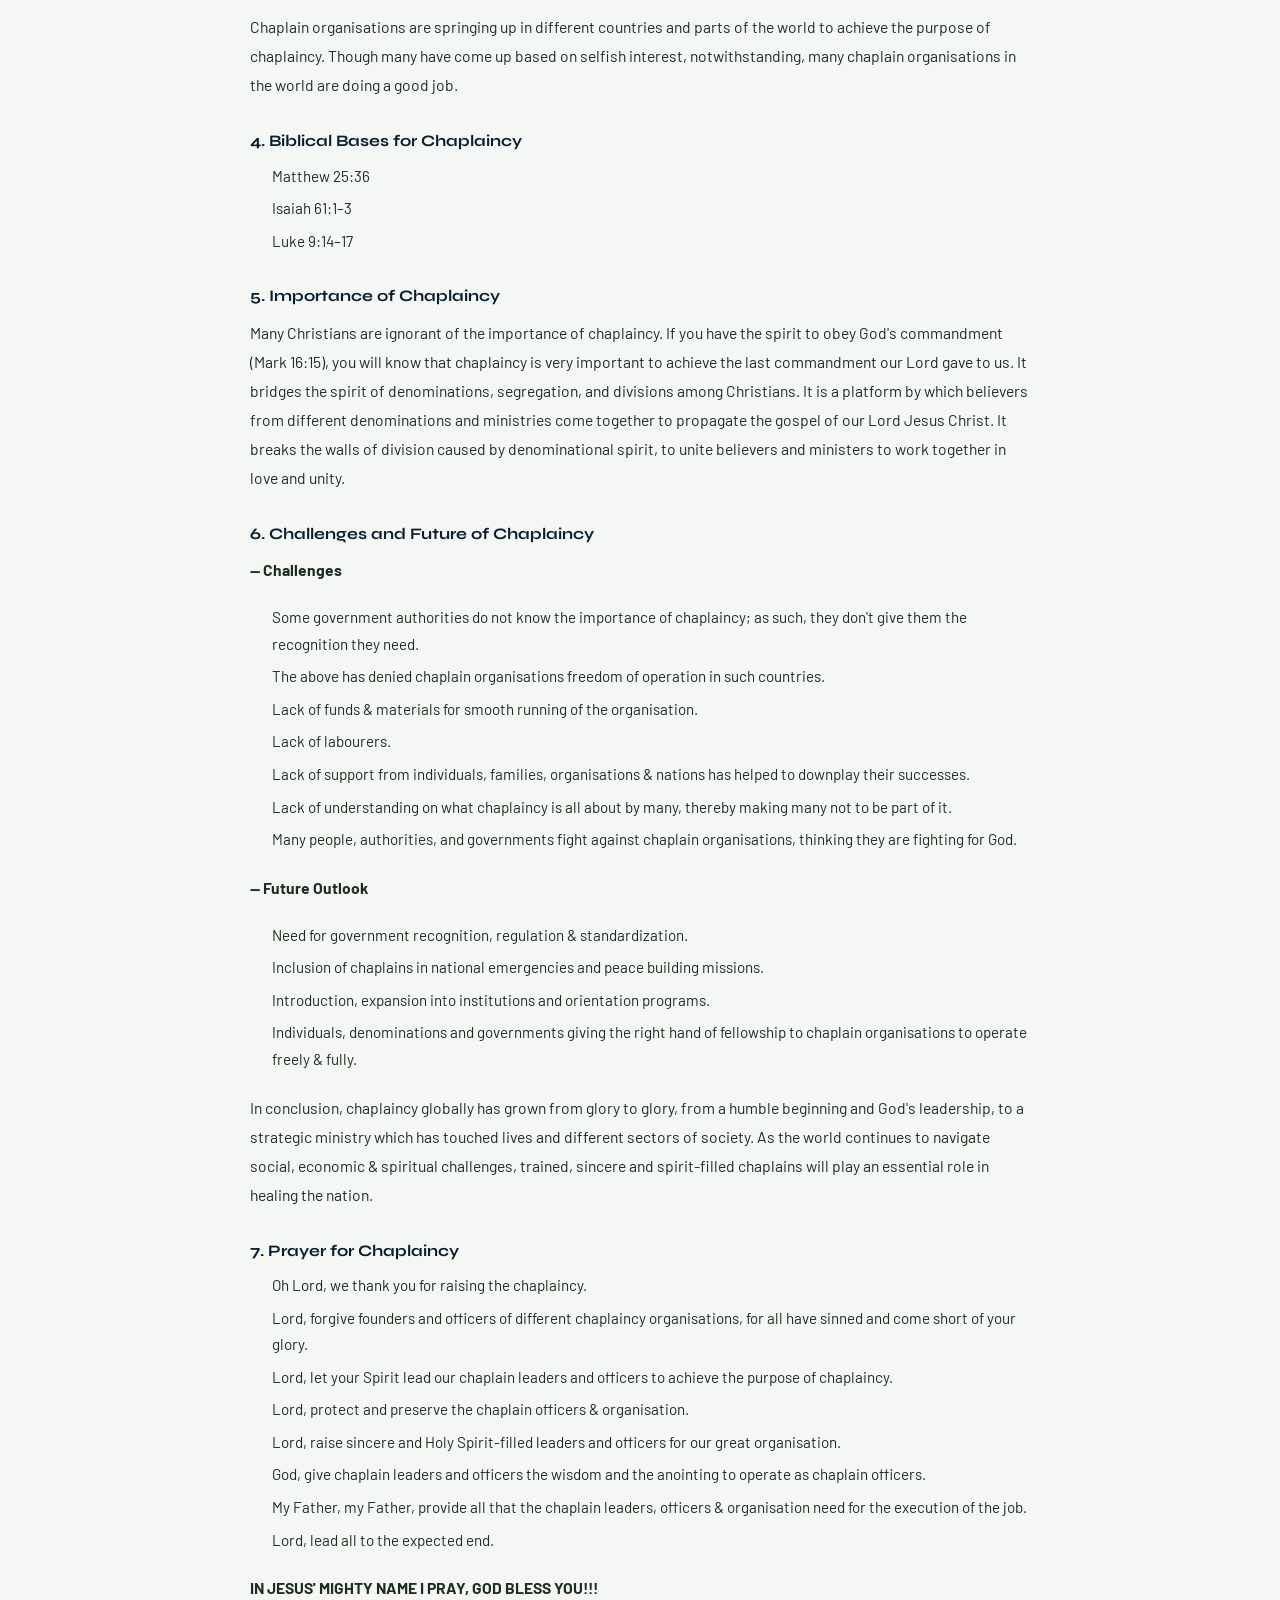
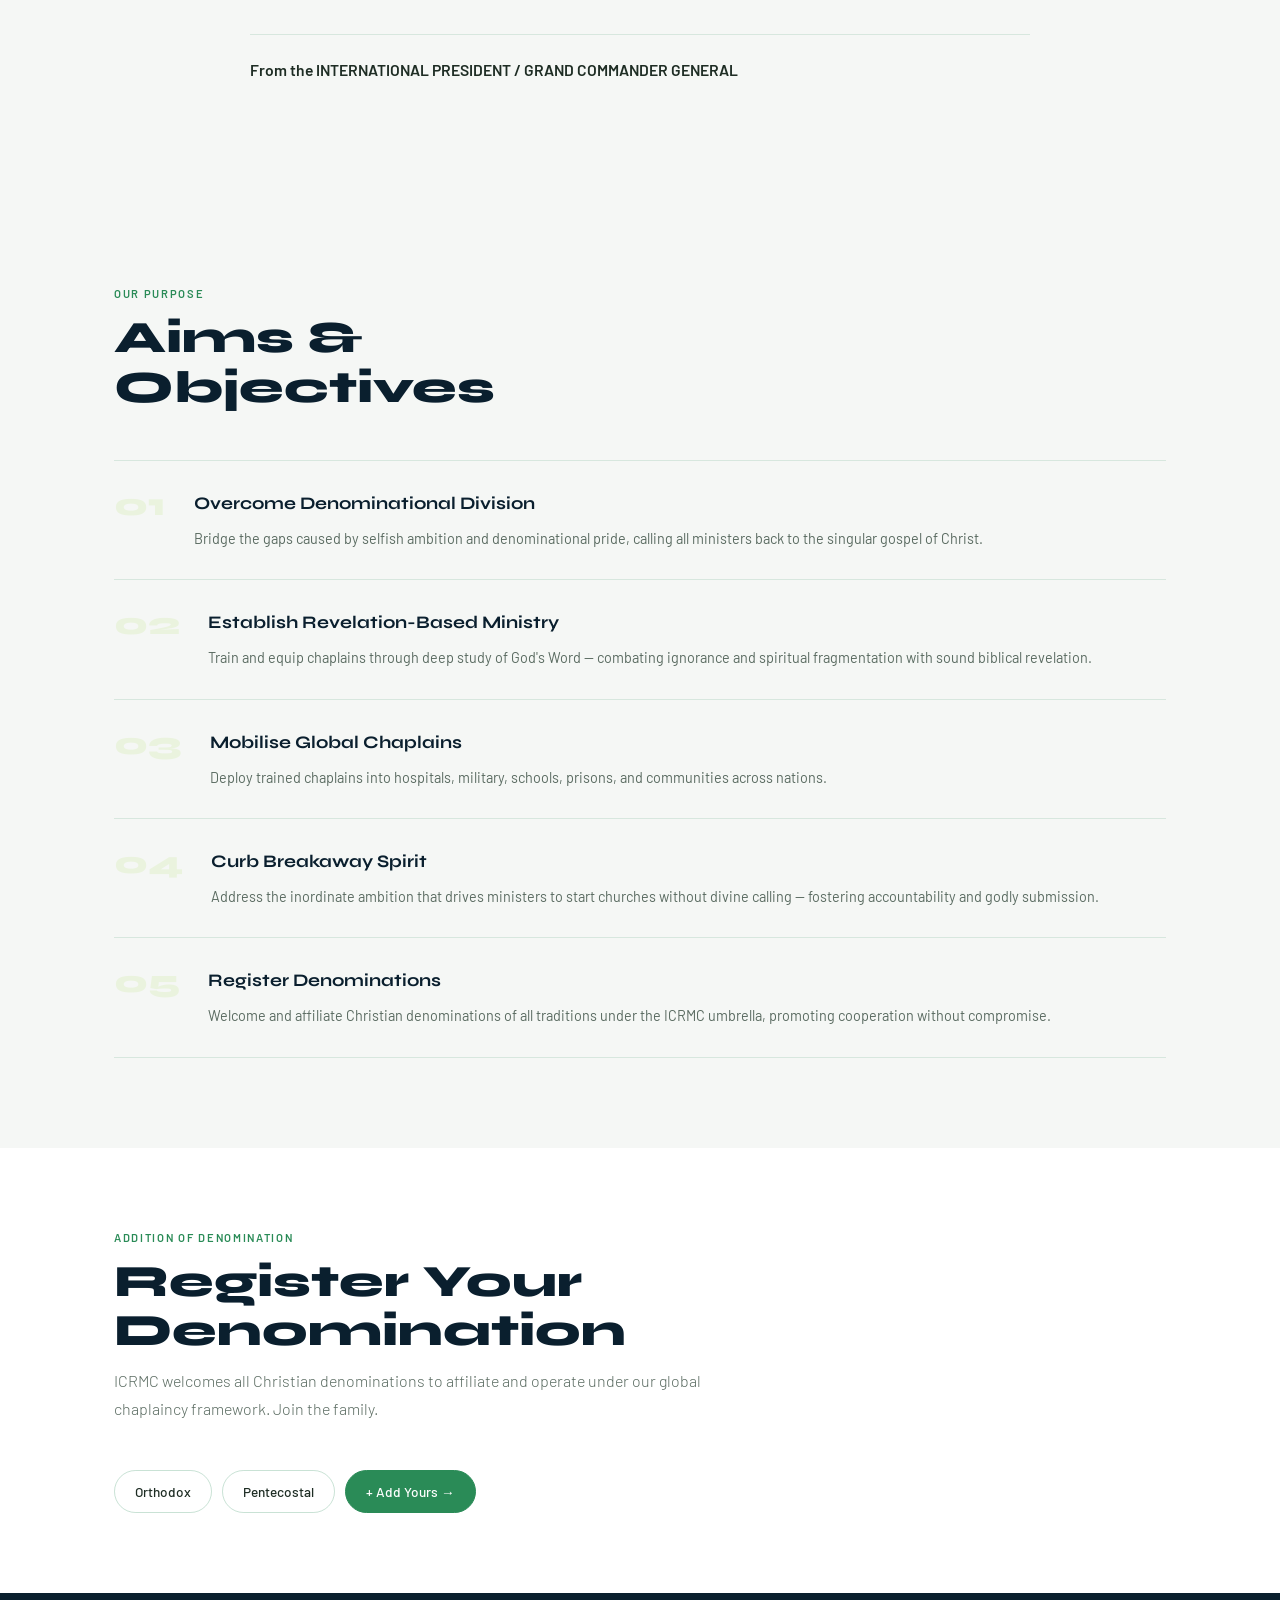
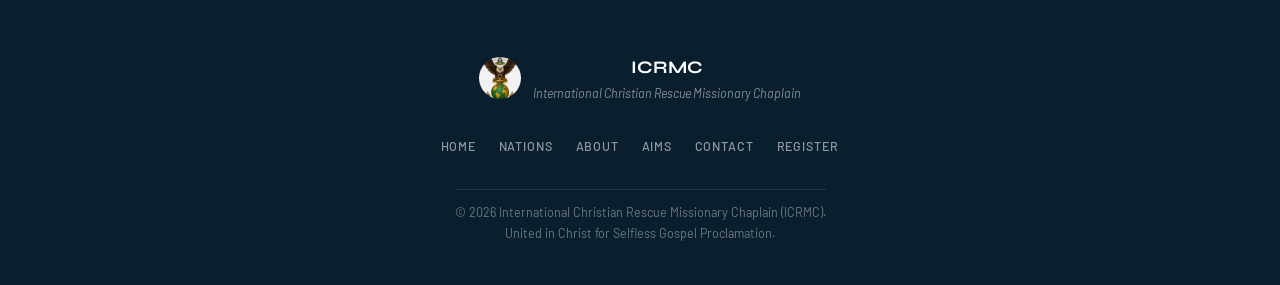
==== commit defa32e5: "Update logo from logo new to logo updated" ====
--- a/about.html
+++ b/about.html
@@ -6,12 +6,12 @@
   <meta name="description" content="About ICRMC — our mission, vision, values, aims and objectives, and how to register your denomination with the International Christian Rescue Missionary Chaplain.">
   <meta property="og:title" content="About — International Christian Rescue Missionary Chaplain (ICRMC)">
   <meta property="og:description" content="Transcending denominational boundaries through selfless gospel proclamation — uniting chaplains across nations in one body, one mission, one Christ.">
-  <meta property="og:image" content="images/logo new.jpeg">
+  <meta property="og:image" content="images/logo updated.jpeg">
   <meta property="og:type" content="website">
   <meta name="twitter:card" content="summary_large_image">
   <title>About — International Christian Rescue Missionary Chaplain (ICRMC)</title>
-  <link rel="icon" type="image/jpeg" href="images/logo new.jpeg">
-  <link rel="apple-touch-icon" href="images/logo new.jpeg">
+  <link rel="icon" type="image/jpeg" href="images/logo updated.jpeg">
+  <link rel="apple-touch-icon" href="images/logo updated.jpeg">
   <link rel="preconnect" href="https://fonts.googleapis.com">
   <link rel="preconnect" href="https://fonts.gstatic.com" crossorigin>
   <link href="https://fonts.googleapis.com/css2?family=Syne:wght@400;600;700;800&family=Barlow:ital,wght@0,300;0,400;0,500;0,600;1,300;1,400&display=swap" rel="stylesheet">
@@ -24,7 +24,7 @@
     <div class="nav-inner">
       <a href="index.html" class="nav-brand">
         <div class="nav-logo">
-          <img src="images/logo new.jpeg" alt="ICRMC Logo" class="nav-logo-img">
+          <img src="images/logo updated.jpeg" alt="ICRMC Logo" class="nav-logo-img">
         </div>
         <div class="nav-brand-text">
           <span class="nav-acronym">ICRMC</span>
@@ -384,7 +384,7 @@
       
       <div class="footer-brand">
         <div class="nav-logo footer-logo">
-          <img src="images/logo new.jpeg" alt="ICRMC Logo" class="nav-logo-img">
+          <img src="images/logo updated.jpeg" alt="ICRMC Logo" class="nav-logo-img">
         </div>
         <div>
           <p class="footer-name">ICRMC</p>
